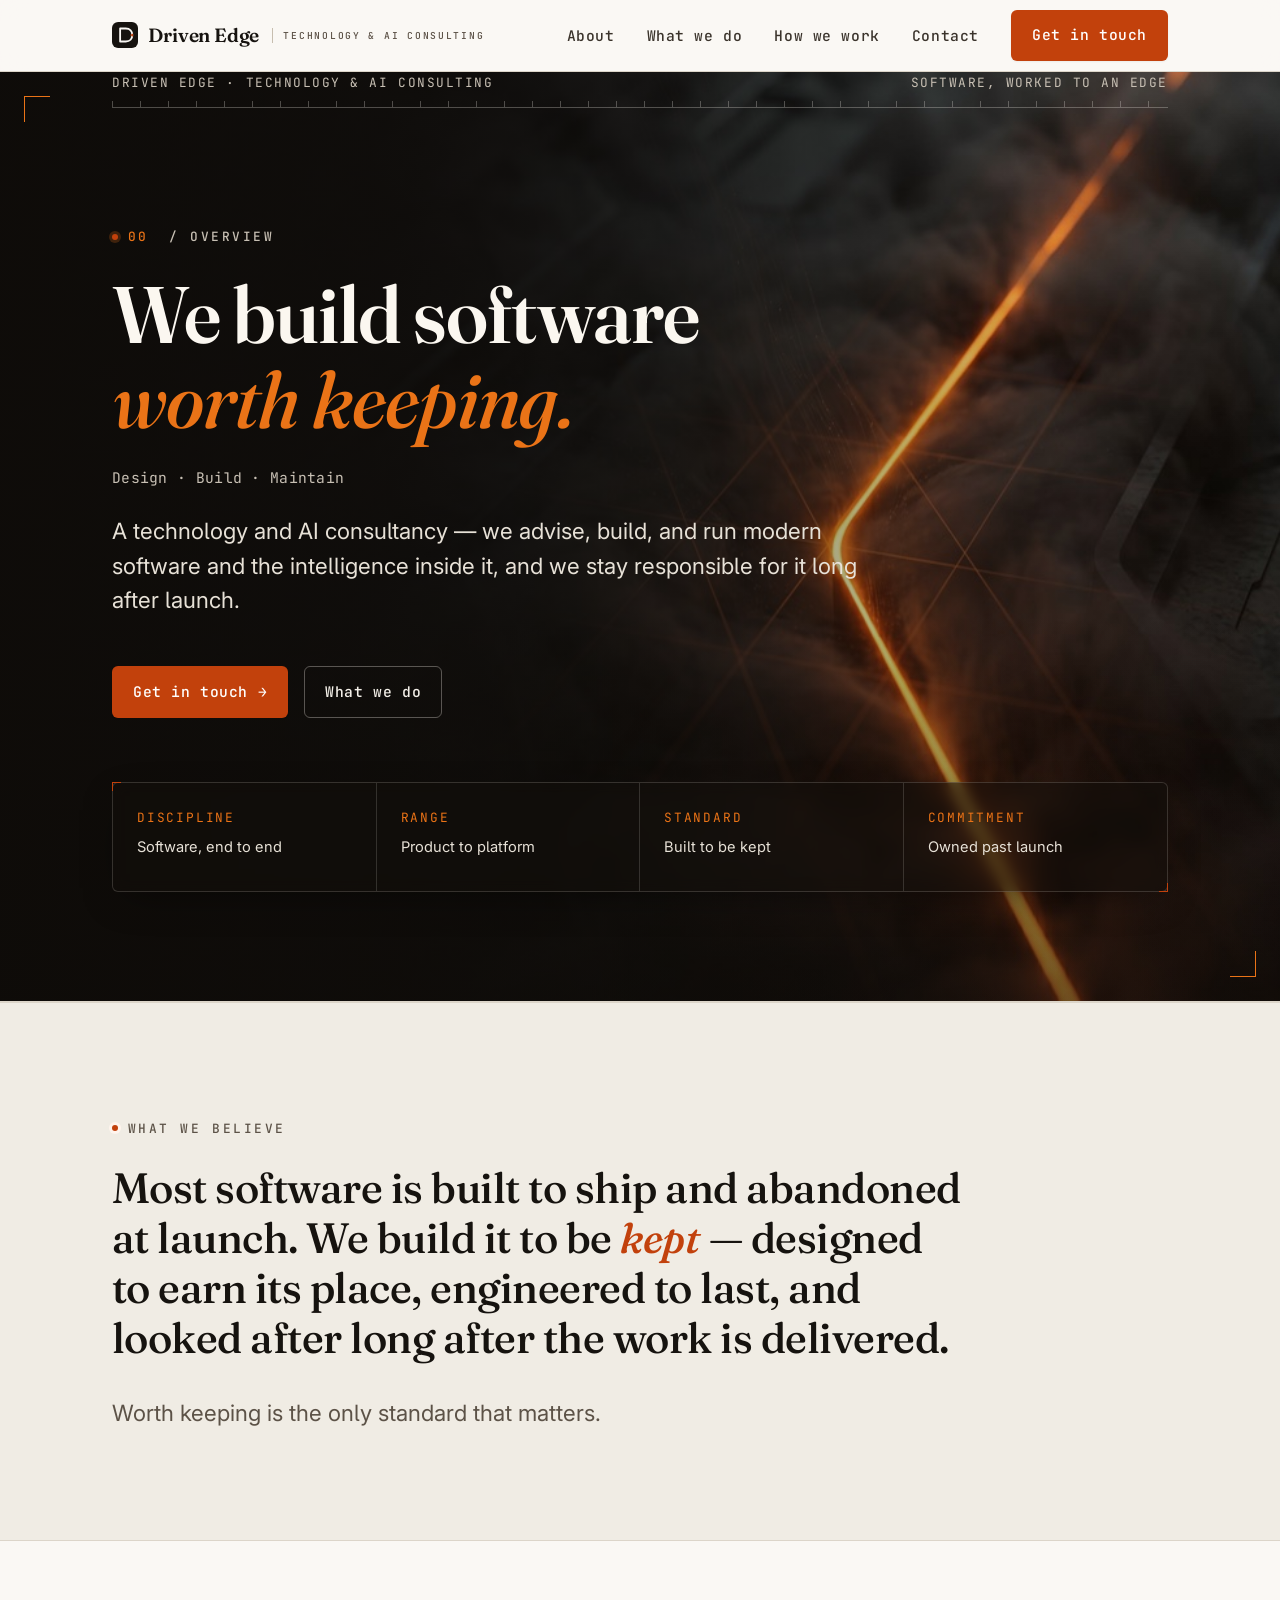
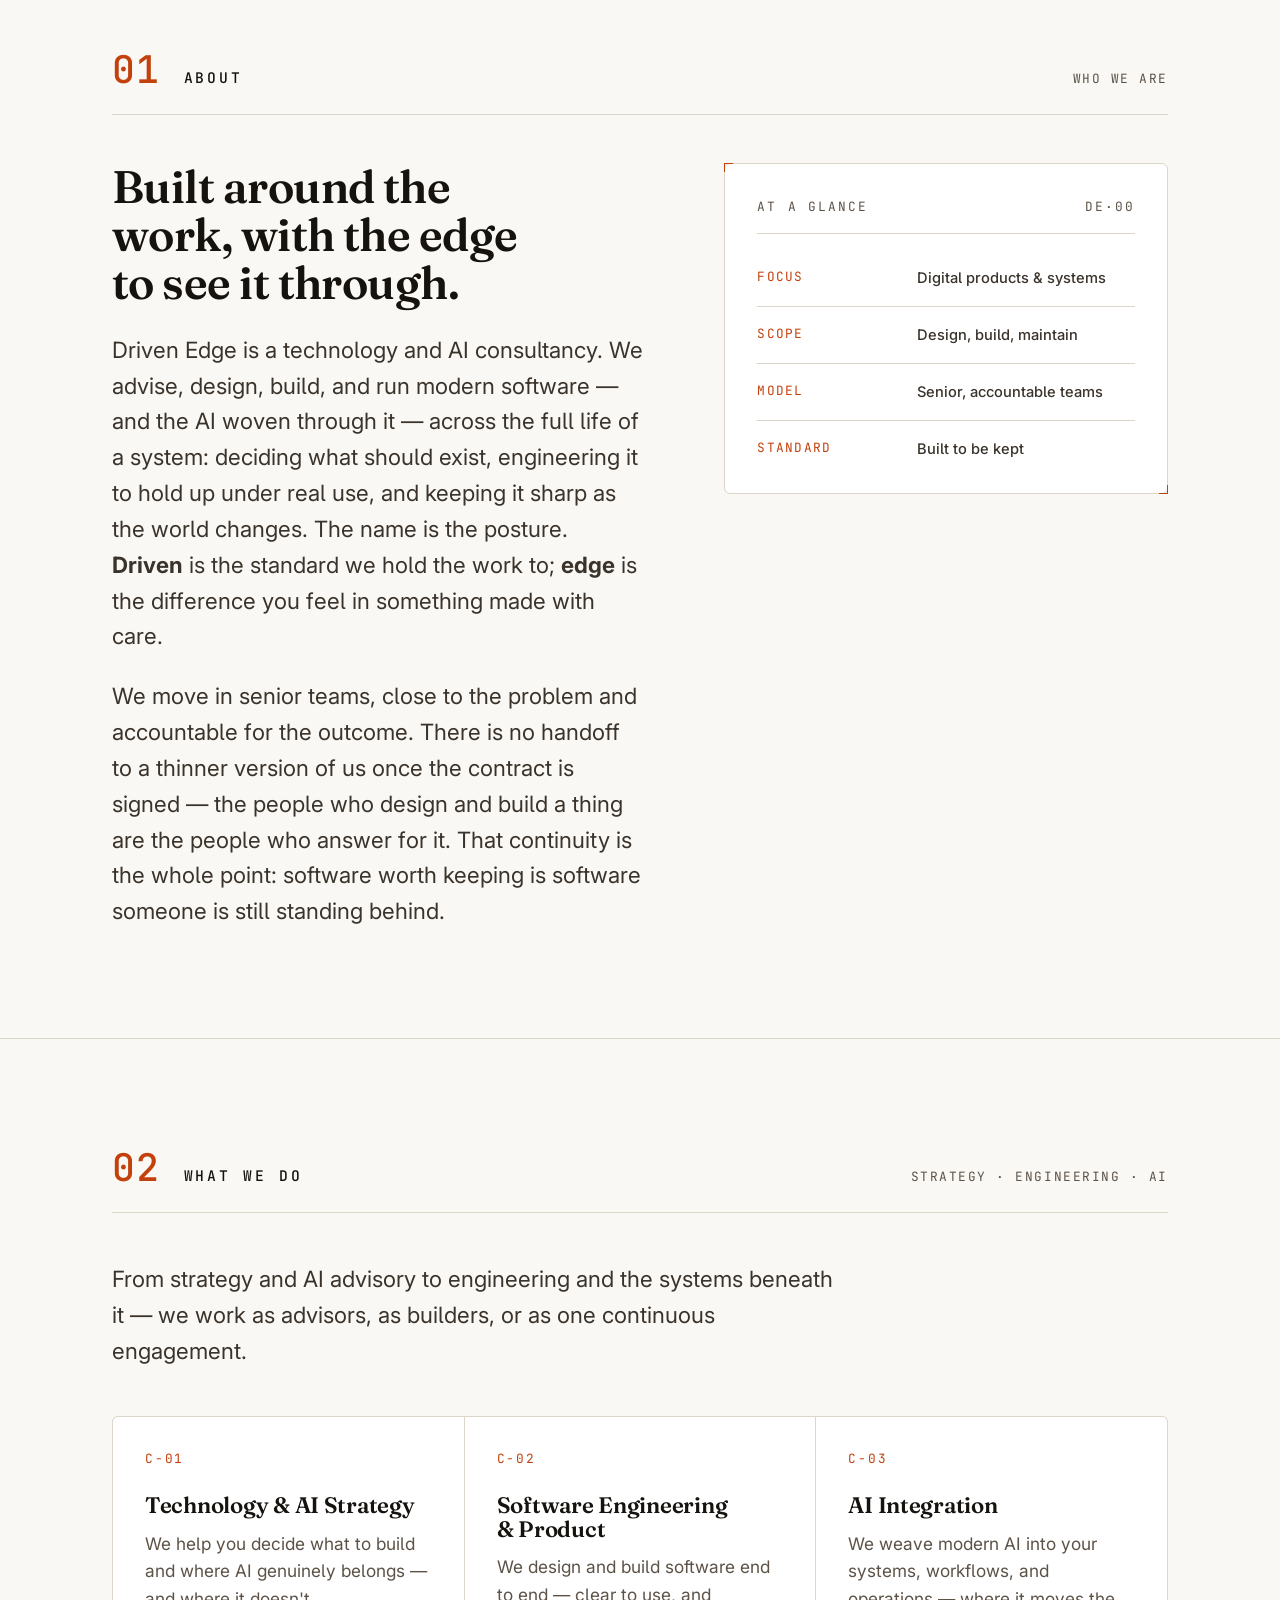
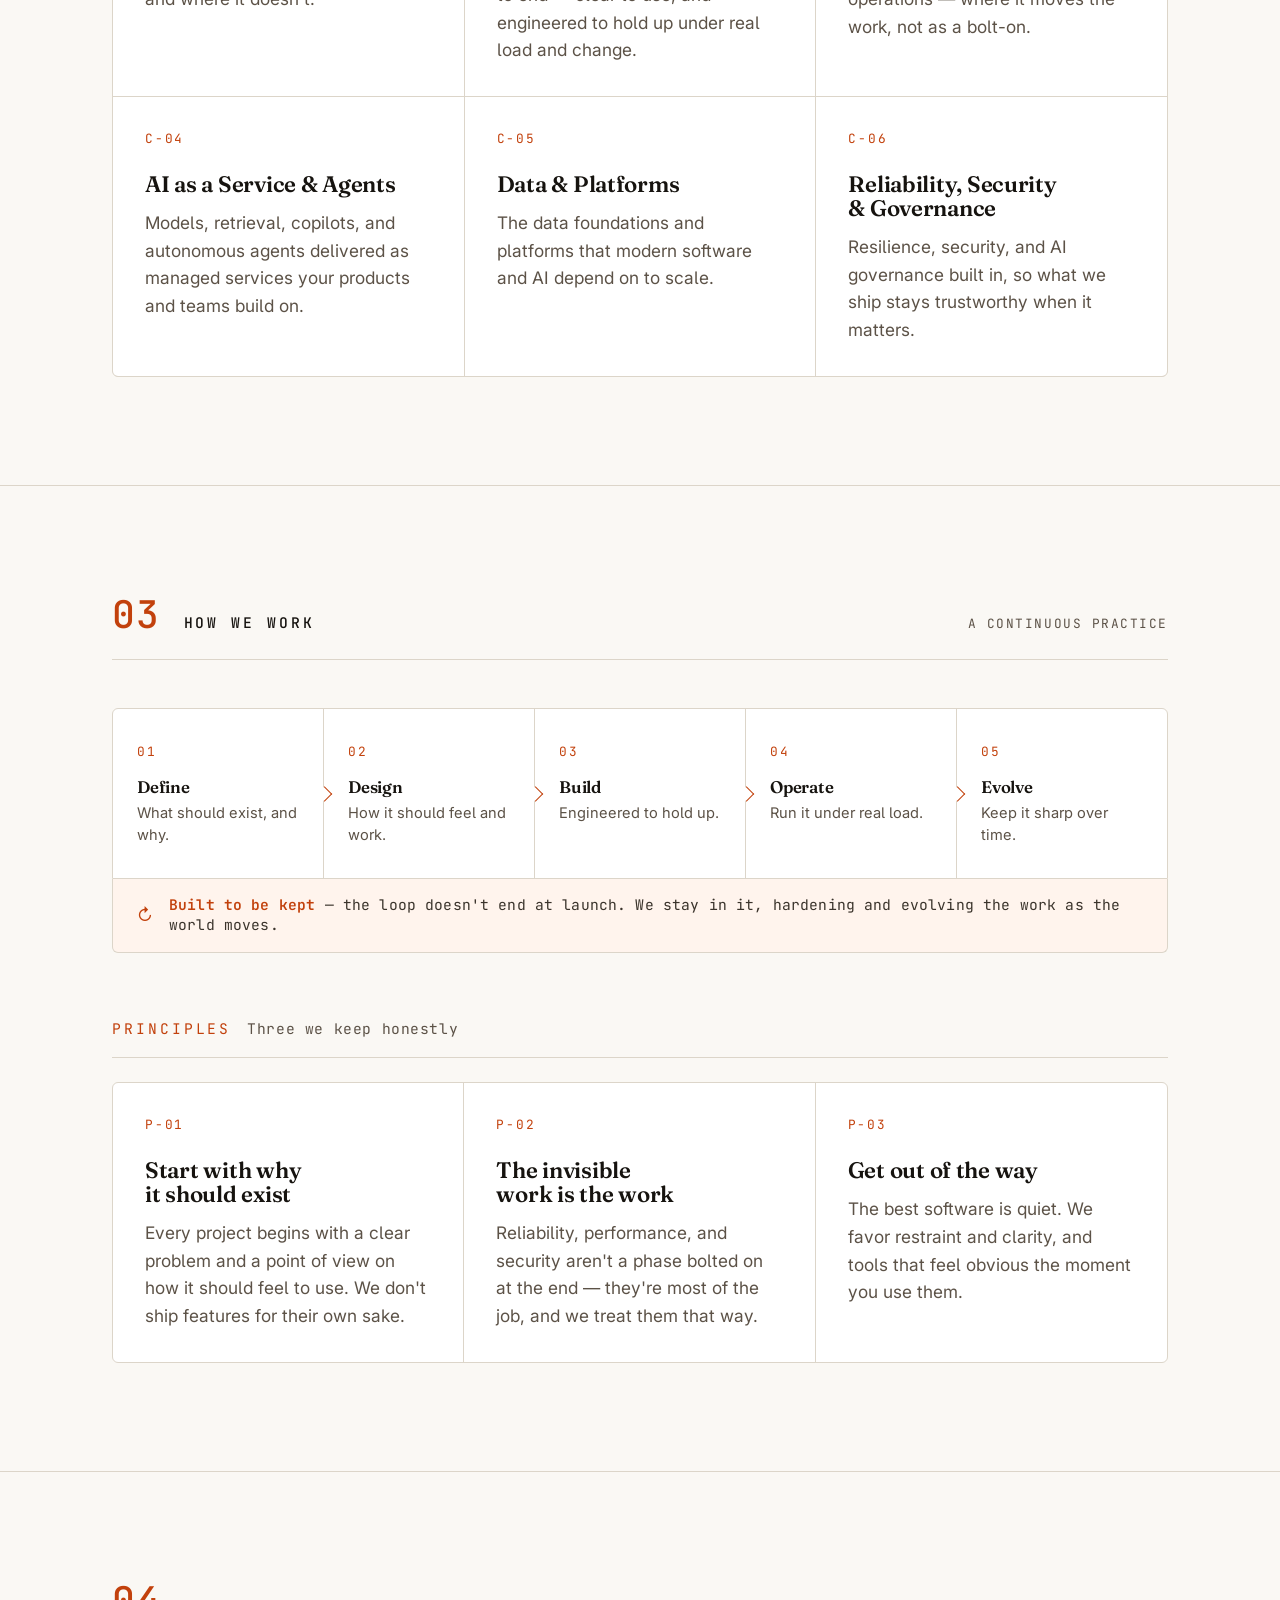
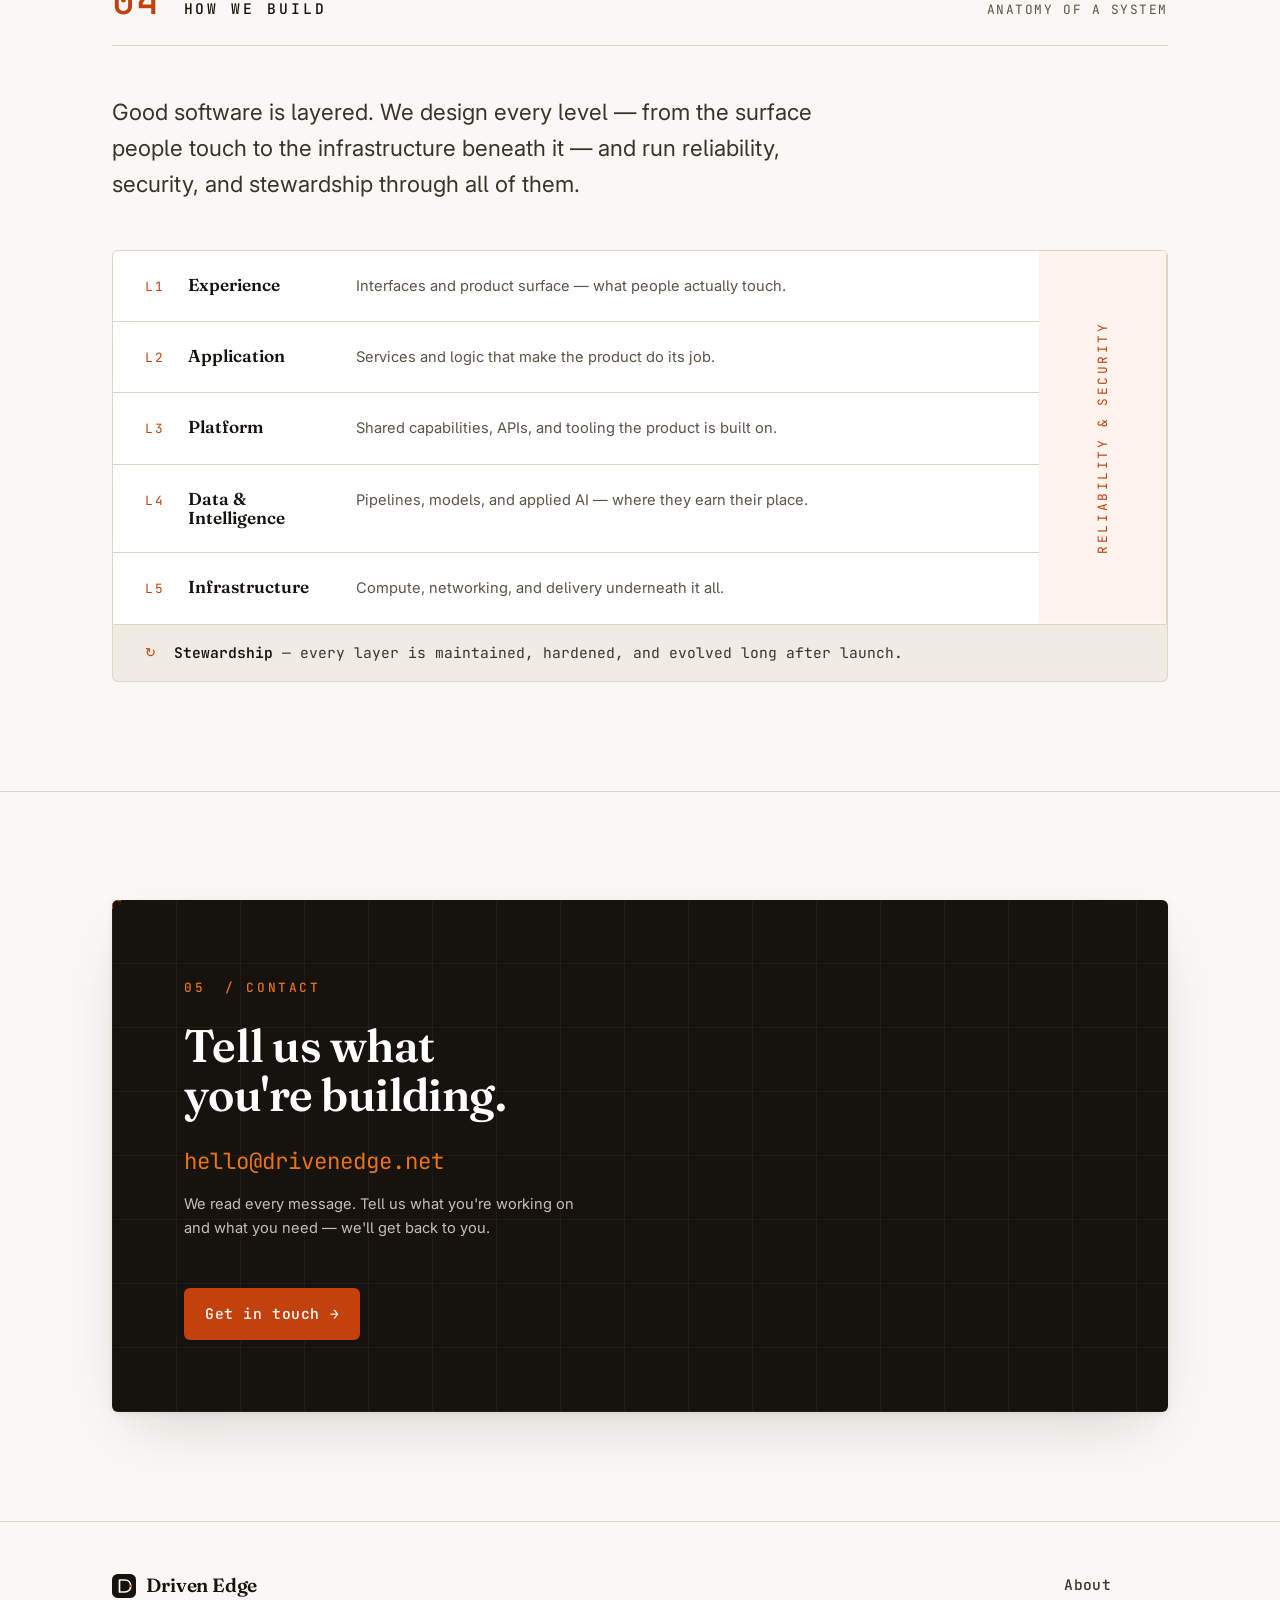
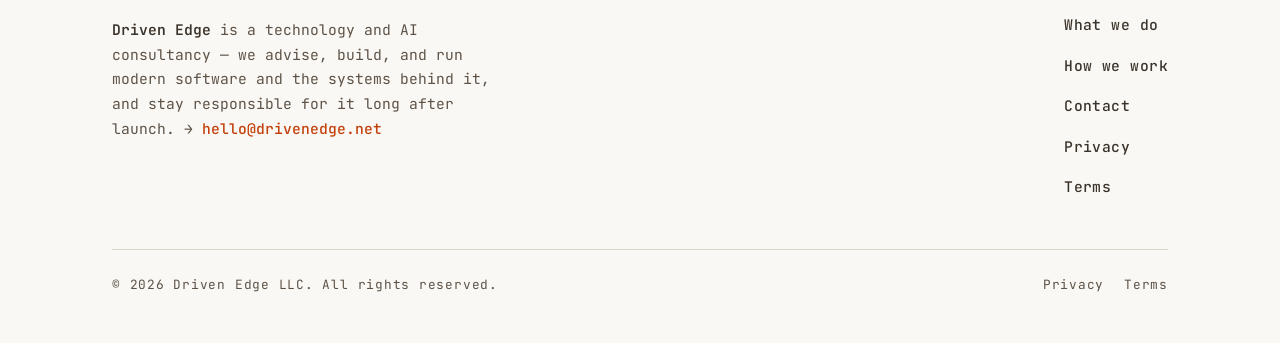
==== site/index.html @ 646710ea "Reposition as technology & AI consulting; lead with AI Per owner: drop "studio"/"software studio"/"s" ====
<!doctype html>
<html lang="en">
<head>
<meta charset="utf-8">
<meta name="viewport" content="width=device-width, initial-scale=1, viewport-fit=cover">

<title>Driven Edge — Software, worked to an edge.</title>
<meta name="description" content="Driven Edge is a technology and AI consultancy — strategy, engineering, and AI integration for modern software, built to be kept.">
<link rel="canonical" href="https://drivenedge.net/">
<meta name="theme-color" content="#16130F">
<meta name="color-scheme" content="light">
<meta name="author" content="Driven Edge LLC">

<!-- Enable JS-only enhancements (scroll reveal); content stays visible without JS -->
<script>document.documentElement.classList.add('js');</script>

<!-- Open Graph -->
<meta property="og:type" content="website">
<meta property="og:site_name" content="Driven Edge">
<meta property="og:locale" content="en_US">
<meta property="og:url" content="https://drivenedge.net/">
<meta property="og:title" content="Driven Edge — Software, worked to an edge.">
<meta property="og:description" content="Driven Edge is a technology and AI consultancy — strategy, engineering, and AI integration, built to be kept.">
<meta property="og:image" content="https://drivenedge.net/og.jpg">
<meta property="og:image:width" content="1200">
<meta property="og:image:height" content="630">
<meta property="og:image:alt" content="Driven Edge — software, worked to an edge.">

<!-- Twitter -->
<meta name="twitter:card" content="summary_large_image">
<meta name="twitter:title" content="Driven Edge — Software, worked to an edge.">
<meta name="twitter:description" content="Driven Edge is a technology and AI consultancy — strategy, engineering, and AI integration, built to be kept.">
<meta name="twitter:image" content="https://drivenedge.net/og.jpg">
<meta name="twitter:image:alt" content="Driven Edge — software, worked to an edge.">

<!-- Icons / manifest -->
<link rel="icon" href="favicon.svg" type="image/svg+xml">
<link rel="icon" type="image/png" sizes="32x32" href="assets/icons/icon-32.png">
<link rel="apple-touch-icon" href="apple-touch-icon.png">
<link rel="manifest" href="site.webmanifest">

<!-- Preload the LCP hero image -->
<link rel="preload" as="image" imagesrcset="assets/img/hero-mobile.jpg 1280w, assets/img/hero.jpg 2560w" imagesizes="100vw" fetchpriority="high">

<!-- Fonts: preconnect + display=swap -->
<link rel="preconnect" href="https://fonts.googleapis.com">
<link rel="preconnect" href="https://fonts.gstatic.com" crossorigin>
<link rel="stylesheet" href="https://fonts.googleapis.com/css2?family=Fraunces:opsz,wght@9..144,400;9..144,500;9..144,600;9..144,700&family=Inter:wght@400;500;600&family=JetBrains+Mono:wght@400;500&display=swap">

<!-- Styles -->
<link rel="stylesheet" href="assets/tokens.css">
<link rel="stylesheet" href="assets/styles.css">

<!-- Structured data -->
<script type="application/ld+json">
{
  "@context": "https://schema.org",
  "@type": "Organization",
  "name": "Driven Edge",
  "legalName": "Driven Edge LLC",
  "url": "https://drivenedge.net/",
  "logo": "https://drivenedge.net/apple-touch-icon.png",
  "image": "https://drivenedge.net/og.jpg",
  "email": "hello@drivenedge.net",
  "description": "Driven Edge is a technology and AI consultancy — strategy, engineering, and AI integration for modern software, built to be kept.",
  "slogan": "Software, worked to an edge.",
  "knowsAbout": ["Technology consulting", "AI consulting", "AI integration", "AI as a service", "Intelligent automation", "Software engineering", "Data platforms", "Cloud infrastructure"],
  "contactPoint": {
    "@type": "ContactPoint",
    "contactType": "general inquiries",
    "email": "hello@drivenedge.net",
    "availableLanguage": "English"
  }
}
</script>
</head>
<body>

<a class="skip-link" href="#main">Skip to content</a>

<header class="site-header">
  <div class="container">
    <a class="brand" href="#top" aria-label="Driven Edge — home">
      <svg class="mark" width="26" height="26" viewBox="0 0 64 64" fill="none" aria-hidden="true">
        <rect width="64" height="64" rx="15" fill="#16130F"/>
        <path d="M20 16 L20 48 L34 48 C44 48 50 41 50 32 C50 23 44 16 34 16 Z" fill="none" stroke="#FAF8F4" stroke-width="4.5" stroke-linejoin="round"/>
        <path d="M44 32 L52 28 L52 36 Z" fill="#C2410C"/>
      </svg>
      <span>Driven Edge</span>
      <span class="brand__tag" aria-hidden="true">Technology &amp; AI Consulting</span>
    </a>

    <nav class="primary-nav" id="primary-nav" aria-label="Primary">
      <ul>
        <li><a href="#about">About</a></li>
        <li><a href="#capabilities">What we do</a></li>
        <li><a href="#principles">How we work</a></li>
        <li><a href="#contact">Contact</a></li>
      </ul>
      <a class="btn btn--primary" href="mailto:hello@drivenedge.net">Get in touch</a>
    </nav>

    <button class="nav-toggle" id="nav-toggle" aria-label="Open menu" aria-expanded="false" aria-controls="primary-nav">
      <svg class="icon-open" viewBox="0 0 24 24" fill="none" stroke="currentColor" stroke-width="2" stroke-linecap="round" aria-hidden="true"><path d="M4 7h16M4 12h16M4 17h16"/></svg>
      <svg class="icon-close" viewBox="0 0 24 24" fill="none" stroke="currentColor" stroke-width="2" stroke-linecap="round" aria-hidden="true"><path d="M6 6l12 12M18 6L6 18"/></svg>
    </button>
  </div>
</header>

<main id="main">
  <span id="top"></span>

  <!-- HERO -->
  <section class="hero hero--cinematic" aria-labelledby="hero-title">
    <img class="hero__bg" src="assets/img/hero.jpg"
         srcset="assets/img/hero-mobile.jpg 1280w, assets/img/hero.jpg 2560w" sizes="100vw"
         alt="A luminous amber edge of light tracing through a dark graphite lattice — software, worked to an edge."
         width="2560" height="1429" fetchpriority="high" decoding="async">
    <div class="hero__scrim" aria-hidden="true"></div>
    <span class="hero__frame" aria-hidden="true"></span>
    <div class="container hero__content">
      <div class="hero__top">
        <span class="hero__coord">Driven Edge · Technology &amp; AI Consulting</span>
        <span class="hero__coord">Software, worked to an edge</span>
      </div>
      <div class="ruler" aria-hidden="true"></div>

      <div class="hero__body">
        <p class="kicker" data-reveal><span class="pip" aria-hidden="true"></span><span class="idx">00</span>&nbsp;/&nbsp;Overview</p>
        <h1 id="hero-title" data-reveal>We build software <span class="ink">worth keeping.</span></h1>
        <p class="hero__readout" data-reveal>Design&nbsp;·&nbsp;Build&nbsp;·&nbsp;Maintain</p>
        <p class="hero__lead" data-reveal>A technology and AI consultancy — we advise, build, and run modern software and the intelligence inside it, and we stay responsible for it long after launch.</p>
        <div class="hero__cta" data-reveal>
          <a class="btn btn--primary" href="mailto:hello@drivenedge.net">Get in touch <span class="arrow" aria-hidden="true">→</span></a>
          <a class="btn btn--ghost" href="#capabilities">What we do</a>
        </div>

        <dl class="datasheet tick" data-reveal>
          <div>
            <dt>Discipline</dt>
            <dd>Software, end to end</dd>
          </div>
          <div>
            <dt>Range</dt>
            <dd>Product to platform</dd>
          </div>
          <div>
            <dt>Standard</dt>
            <dd>Built to be kept</dd>
          </div>
          <div>
            <dt>Commitment</dt>
            <dd>Owned past launch</dd>
          </div>
        </dl>
      </div>
    </div>
  </section>

  <!-- POINT OF VIEW -->
  <section class="pov" aria-labelledby="pov-title">
    <div class="container">
      <div class="pov__inner" data-reveal>
        <p class="kicker"><span class="pip" aria-hidden="true"></span>What we believe</p>
        <p class="pov__statement" id="pov-title">Most software is built to ship and abandoned at launch. We build it to be <span class="ink">kept</span> — designed to earn its place, engineered to last, and looked after long after the work is delivered.</p>
        <p class="pov__sub">Worth keeping is the only standard that matters.</p>
      </div>
    </div>
  </section>

  <!-- 01 — ABOUT -->
  <section class="section" id="about" aria-labelledby="about-title">
    <div class="container">
      <div class="section__bar" data-reveal>
        <span class="section__no">01</span>
        <span class="section__label">About</span>
        <span class="section__meta">Who we are</span>
      </div>

      <div class="about-grid">
        <div class="body-col" data-reveal>
          <h2 id="about-title">Built around the work, with the edge to see it through.</h2>
          <p>Driven Edge is a technology and AI consultancy. We advise, design, build, and run modern software — and the AI woven through it — across the full life of a system: deciding what should exist, engineering it to hold up under real use, and keeping it sharp as the world changes. The name is the posture. <strong>Driven</strong> is the standard we hold the work to; <strong>edge</strong> is the difference you feel in something made with care.</p>
          <p>We move in senior teams, close to the problem and accountable for the outcome. There is no handoff to a thinner version of us once the contract is signed — the people who design and build a thing are the people who answer for it. That continuity is the whole point: software worth keeping is software someone is still standing behind.</p>
        </div>

        <aside class="spec-panel tick" aria-label="Company at a glance">
          <p class="spec-panel__cap"><span>At a glance</span><span>DE&middot;00</span></p>
          <dl>
            <div><dt>Focus</dt><dd>Digital products &amp; systems</dd></div>
            <div><dt>Scope</dt><dd>Design, build, maintain</dd></div>
            <div><dt>Model</dt><dd>Senior, accountable teams</dd></div>
            <div><dt>Standard</dt><dd>Built to be kept</dd></div>
          </dl>
        </aside>
      </div>
    </div>
  </section>

  <!-- 02 — WHAT WE DO -->
  <section class="section" id="capabilities" aria-labelledby="capabilities-title">
    <div class="container">
      <div class="section__bar" data-reveal>
        <span class="section__no">02</span>
        <span class="section__label" id="capabilities-title">What we do</span>
        <span class="section__meta">Strategy · Engineering · AI</span>
      </div>
      <p class="cap-intro" data-reveal>From strategy and AI advisory to engineering and the systems beneath it — we work as advisors, as builders, or as one continuous engagement.</p>
      <div class="cap-grid tick" data-reveal>
        <article class="cap"><p class="idx">C-01</p><h3>Technology &amp; AI Strategy</h3><p>We help you decide what to build and where AI genuinely belongs — and where it doesn't.</p></article>
        <article class="cap"><p class="idx">C-02</p><h3>Software Engineering &amp; Product</h3><p>We design and build software end to end — clear to use, and engineered to hold up under real load and change.</p></article>
        <article class="cap"><p class="idx">C-03</p><h3>AI Integration</h3><p>We weave modern AI into your systems, workflows, and operations — where it moves the work, not as a bolt-on.</p></article>
        <article class="cap"><p class="idx">C-04</p><h3>AI as a Service &amp; Agents</h3><p>Models, retrieval, copilots, and autonomous agents delivered as managed services your products and teams build on.</p></article>
        <article class="cap"><p class="idx">C-05</p><h3>Data &amp; Platforms</h3><p>The data foundations and platforms that modern software and AI depend on to scale.</p></article>
        <article class="cap"><p class="idx">C-06</p><h3>Reliability, Security &amp; Governance</h3><p>Resilience, security, and AI governance built in, so what we ship stays trustworthy when it matters.</p></article>
      </div>
    </div>
  </section>

  <!-- 03 — HOW WE WORK -->
  <section class="section" id="principles" aria-labelledby="principles-title">
    <div class="container">
      <div class="section__bar" data-reveal>
        <span class="section__no">03</span>
        <span class="section__label" id="principles-title">How we work</span>
        <span class="section__meta">A continuous practice</span>
      </div>

      <div class="flow" data-reveal aria-label="How an engagement moves through the software lifecycle and loops back">
        <div class="flow__track">
          <div class="flow__stage"><span class="n">01</span><h3>Define</h3><p>What should exist, and why.</p></div>
          <div class="flow__stage"><span class="n">02</span><h3>Design</h3><p>How it should feel and work.</p></div>
          <div class="flow__stage"><span class="n">03</span><h3>Build</h3><p>Engineered to hold up.</p></div>
          <div class="flow__stage"><span class="n">04</span><h3>Operate</h3><p>Run it under real load.</p></div>
          <div class="flow__stage"><span class="n">05</span><h3>Evolve</h3><p>Keep it sharp over time.</p></div>
        </div>
        <div class="flow__loop">
          <span class="ico" aria-hidden="true">&#8635;</span>
          <p><strong>Built to be kept</strong> — the loop doesn't end at launch. We stay in it, hardening and evolving the work as the world moves.</p>
        </div>
      </div>

      <p class="flow-label"><span class="n">Principles</span> Three we keep honestly</p>

      <div class="grid-3 tick" data-reveal>
        <article class="cell">
          <p class="idx">P-01</p>
          <h3>Start with why it should exist</h3>
          <p>Every project begins with a clear problem and a point of view on how it should feel to use. We don't ship features for their own sake.</p>
        </article>
        <article class="cell">
          <p class="idx">P-02</p>
          <h3>The invisible work is the work</h3>
          <p>Reliability, performance, and security aren't a phase bolted on at the end — they're most of the job, and we treat them that way.</p>
        </article>
        <article class="cell">
          <p class="idx">P-03</p>
          <h3>Get out of the way</h3>
          <p>The best software is quiet. We favor restraint and clarity, and tools that feel obvious the moment you use them.</p>
        </article>
      </div>
    </div>
  </section>

  <!-- 04 — HOW WE BUILD -->
  <section class="section" id="how-we-build" aria-labelledby="build-title">
    <div class="container">
      <div class="section__bar" data-reveal>
        <span class="section__no">04</span>
        <span class="section__label" id="build-title">How we build</span>
        <span class="section__meta">Anatomy of a system</span>
      </div>
      <p class="cap-intro" data-reveal>Good software is layered. We design every level — from the surface people touch to the infrastructure beneath it — and run reliability, security, and stewardship through all of them.</p>

      <div class="stack" data-reveal aria-label="The layers of a system, with reliability and security spanning every layer">
        <div class="stack__main">
          <div class="layer"><span class="n">L1</span><span class="layer__name">Experience</span><span class="layer__desc">Interfaces and product surface — what people actually touch.</span></div>
          <div class="layer"><span class="n">L2</span><span class="layer__name">Application</span><span class="layer__desc">Services and logic that make the product do its job.</span></div>
          <div class="layer"><span class="n">L3</span><span class="layer__name">Platform</span><span class="layer__desc">Shared capabilities, APIs, and tooling the product is built on.</span></div>
          <div class="layer"><span class="n">L4</span><span class="layer__name">Data &amp; Intelligence</span><span class="layer__desc">Pipelines, models, and applied AI — where they earn their place.</span></div>
          <div class="layer"><span class="n">L5</span><span class="layer__name">Infrastructure</span><span class="layer__desc">Compute, networking, and delivery underneath it all.</span></div>
        </div>
        <div class="stack__rail"><span class="rl">Reliability &amp; Security</span></div>
      </div>
      <div class="stack__base" data-reveal>
        <span class="n" aria-hidden="true">&#8635;</span>
        <p><strong>Stewardship</strong> — every layer is maintained, hardened, and evolved long after launch.</p>
      </div>
    </div>
  </section>

  <!-- 05 — CONTACT -->
  <section class="section" id="contact" aria-labelledby="contact-title">
    <div class="container">
      <div class="contact tick" data-reveal>
        <div class="contact__inner">
          <p class="kicker"><span class="idx">05</span>&nbsp;/&nbsp;Contact</p>
          <h2 id="contact-title">Tell us what you're building.</h2>
          <p class="contact__readout"><a href="mailto:hello@drivenedge.net">hello@drivenedge.net</a></p>
          <p class="note">We read every message. Tell us what you're working on and what you need — we'll get back to you.</p>
          <div class="contact__cta">
            <a class="btn btn--primary" href="mailto:hello@drivenedge.net">Get in touch <span class="arrow" aria-hidden="true">→</span></a>
          </div>
        </div>
      </div>
    </div>
  </section>
</main>

<footer class="site-footer">
  <div class="container">
    <div class="footer-grid">
      <div class="footer-brand">
        <a class="brand" href="#top" aria-label="Driven Edge — home">
          <svg class="mark" width="24" height="24" viewBox="0 0 64 64" fill="none" aria-hidden="true">
            <rect width="64" height="64" rx="15" fill="#16130F"/>
            <path d="M20 16 L20 48 L34 48 C44 48 50 41 50 32 C50 23 44 16 34 16 Z" fill="none" stroke="#FAF8F4" stroke-width="4.5" stroke-linejoin="round"/>
            <path d="M44 32 L52 28 L52 36 Z" fill="#C2410C"/>
          </svg>
          <span>Driven Edge</span>
        </a>
        <p class="footer-legal"><strong>Driven Edge</strong> is a technology and AI consultancy — we advise, build, and run modern software and the systems behind it, and stay responsible for it long after launch. &rarr; <a href="mailto:hello@drivenedge.net">hello@drivenedge.net</a></p>
      </div>

      <nav class="footer-nav" aria-label="Footer">
        <ul>
          <li><a href="#about">About</a></li>
          <li><a href="#capabilities">What we do</a></li>
          <li><a href="#principles">How we work</a></li>
          <li><a href="#contact">Contact</a></li>
          <li><a href="privacy.html">Privacy</a></li>
          <li><a href="terms.html">Terms</a></li>
        </ul>
      </nav>
    </div>

    <div class="footer-bottom">
      <p>&copy; <span id="year">2026</span> Driven Edge LLC. All rights reserved.</p>
      <span class="legal">
        <a href="privacy.html">Privacy</a>
        <a href="terms.html">Terms</a>
      </span>
    </div>
  </div>
</footer>

<script src="assets/main.js" defer></script>
</body>
</html>
---- site/assets/tokens.css ----
/* =========================================================================
   DRIVEN EDGE LLC — design tokens (single source of truth)
   Direction: LIGHT EDITORIAL PREMIUM.
   Color discipline: ~90% warm-graphite neutrals + warm paper white.
   The Edge-Amber accent is RATIONED — primary CTAs, links, focus, and the
   single emphasized word in the hero. Never decorative.
   Contrast (documented):
     Ink #16130F on Paper        ≈ 17.9:1 (AAA)
     Graphite #3A332B on White   ≈ 12.4:1 (AAA)
     Slate #5C5247 on White      ≈ 7.6:1  (AAA body)
     White on Edge Amber #C2410C ≈ 5.2:1  (AA)
     Edge Amber #C2410C on Paper ≈ 4.9:1  (AA — used on >=18px / >=14px bold)
   ========================================================================= */
:root{
  /* warm graphite neutral ramp (hue ~30) */
  --ink:        #16130F;
  --graphite:   #3A332B;
  --slate:      #5C5247;
  --paper:      #FAF8F4;
  --mist:       #F0ECE4;
  --white:      #FFFFFF;
  --hairline:   #E3DDD2;

  /* single brand accent — the forged edge */
  --amber:      #C2410C;  /* Edge Amber — deep, the rationed accent          */
  --amber-glow: #EA7317;  /* Amber Glow — hover/active + highlights on dark  */
  --amber-wash: #FFF4ED;  /* Amber Wash — faint accent-tinted surfaces       */

  /* semantic aliases — components consume THESE, never raw hex */
  --bg:            var(--paper);
  --bg-sunken:     var(--mist);
  --surface:       var(--white);
  --surface-dark:  var(--ink);
  --text-strong:   var(--ink);
  --text:          var(--graphite);
  --text-muted:    var(--slate);
  --text-on-dark:  #F4F0E9;
  --text-on-dark-muted: #C8C0B4;
  --border:        var(--hairline);
  --primary:       var(--amber);
  --primary-hover: var(--amber-glow);
  --link:          var(--amber);
  --focus:         var(--amber);

  /* fluid type scale (clamp — no desktop-only fixed sizes) */
  --t-eyebrow: clamp(0.72rem, 0.68rem + 0.2vw, 0.8rem);
  --t-hero:    clamp(2.6rem, 1.6rem + 4.6vw, 5rem);
  --t-h2:      clamp(1.7rem, 1.2rem + 2.2vw, 2.85rem);
  --t-h3:      clamp(1.18rem, 1.05rem + 0.6vw, 1.4rem);
  --t-lead:    clamp(1.12rem, 1.02rem + 0.55vw, 1.4rem);
  --t-body:    clamp(1rem, 0.97rem + 0.18vw, 1.08rem);
  --t-small:   clamp(0.85rem, 0.82rem + 0.12vw, 0.92rem);

  /* spacing — 8px base scale */
  --s1: 0.5rem;
  --s2: 0.75rem;
  --s3: 1rem;
  --s4: 1.5rem;
  --s5: 2rem;
  --s6: 3rem;
  --s7: 4rem;
  --s8: 6rem;
  --s9: 9rem;

  /* layout */
  --container:       72rem;
  --container-prose: 44rem;
  --gutter:          clamp(1.25rem, 0.6rem + 3vw, 3rem);
  --section-y:       clamp(3.5rem, 2rem + 6vw, 7.5rem);

  /* radii */
  --r-sm: 6px;
  --r-md: 10px;
  --r-lg: 16px;
  --r-pill: 999px;

  /* elevation (subtle, warm-tinted) */
  --e1: 0 1px 2px rgba(22,19,15,0.05);
  --e2: 0 6px 24px -8px rgba(22,19,15,0.10), 0 1px 2px rgba(22,19,15,0.05);
  --e3: 0 24px 60px -20px rgba(22,19,15,0.18), 0 2px 6px rgba(22,19,15,0.06);

  --header-h: 4.5rem;

  /* instrument / spec-sheet system */
  --rule:        #DCD5C9;   /* structural hairline grid (slightly stronger than --hairline) */
  --rule-strong: #C7BEAF;
  --reticle:     var(--amber);
  --tick:        9px;       /* corner registration-mark arm length */
}
---- site/assets/styles.css ----
/* =========================================================================
   DRIVEN EDGE LLC — "Precision Instrument" component + layout styles
   Consumes the semantic tokens in tokens.css.

   System: a spec-sheet / instrument panel. Monospace carries the chrome
   (labels, indices, nav, footer, datasheets); Fraunces serif is the warm
   anchor for headlines; Inter for reading prose. Structure is drawn with
   hairline rules, a measurement ruler, numbered sections, and amber
   registration-mark "reticle" corners on panels — the signature device.
   Amber stays rationed: reticles, links, primary action, section indices.
   ========================================================================= */

/* ---------- reset / base ---------- */
*,*::before,*::after{ box-sizing:border-box; }
html{
  -webkit-text-size-adjust:100%;
  scroll-behavior:smooth;
  scroll-padding-top:calc(var(--header-h) + 1rem);
}
body{
  margin:0;
  background:var(--bg);
  color:var(--text);
  font-family:"Inter", system-ui, -apple-system, "Segoe UI", Roboto, sans-serif;
  font-size:var(--t-body);
  line-height:1.65;
  font-feature-settings:"cv05" 1, "ss01" 1;
  -webkit-font-smoothing:antialiased;
  text-rendering:optimizeLegibility;
}
h1,h2,h3{
  font-family:"Fraunces", Georgia, "Times New Roman", serif;
  color:var(--text-strong);
  font-weight:600;
  line-height:1.06;
  letter-spacing:-0.012em;
  margin:0;
  text-wrap:balance;
}
p{ margin:0; }
a{ color:var(--link); text-decoration:none; }
a:hover{ color:var(--primary-hover); }
img,svg{ display:block; max-width:100%; }
::selection{ background:var(--amber); color:#fff; }

/* mono helper */
.mono{
  font-family:"JetBrains Mono", ui-monospace, "SF Mono", Menlo, monospace;
}

/* ---------- focus visibility ---------- */
:focus-visible{
  outline:2px solid var(--focus);
  outline-offset:3px;
  border-radius:2px;
}
a:focus-visible,
button:focus-visible{ outline-offset:4px; }

/* ---------- skip link ---------- */
.skip-link{
  position:absolute;
  left:var(--s3); top:-100%;
  z-index:200;
  background:var(--ink);
  color:var(--text-on-dark);
  padding:0.7rem 1.1rem;
  border-radius:var(--r-sm);
  font-family:"JetBrains Mono", ui-monospace, Menlo, monospace;
  font-size:var(--t-small);
  font-weight:500;
  transition:top .18s ease;
}
.skip-link:focus{ top:var(--s3); color:var(--text-on-dark); }

/* ---------- layout helpers ---------- */
.container{
  width:100%;
  max-width:var(--container);
  margin-inline:auto;
  padding-inline:var(--gutter);
}
.prose{ max-width:var(--container-prose); }

/* mono kicker / index label  — e.g. "01 / OVERVIEW" */
.kicker{
  display:inline-flex;
  align-items:center;
  gap:0.6rem;
  font-family:"JetBrains Mono", ui-monospace, Menlo, monospace;
  font-size:var(--t-eyebrow);
  font-weight:500;
  letter-spacing:0.2em;
  text-transform:uppercase;
  color:var(--text-muted);
}
.kicker .idx{ color:var(--primary); }
.kicker .pip{
  width:6px; height:6px; border-radius:50%;
  background:var(--amber);
  box-shadow:0 0 0 3px var(--amber-wash);
}

/* signature device — amber registration-mark corners on panels */
.tick{ position:relative; }
.tick::before,
.tick::after{
  content:"";
  position:absolute;
  width:var(--tick); height:var(--tick);
  border-color:var(--reticle);
  border-style:solid;
  pointer-events:none;
}
.tick::before{ top:-1px; left:-1px; border-width:1px 0 0 1px; }
.tick::after{ bottom:-1px; right:-1px; border-width:0 1px 1px 0; }

/* measurement ruler — full-width hairline with regular ticks */
.ruler{
  height:13px;
  border-bottom:1px solid var(--rule);
  background-image:repeating-linear-gradient(90deg, var(--rule) 0 1px, transparent 1px 28px);
  background-repeat:repeat-x;
  background-position:left bottom;
  background-size:28px 6px;
}

/* ---------- buttons (squared, mono, spec-style) ---------- */
.btn{
  display:inline-flex;
  align-items:center;
  gap:0.6rem;
  font-family:"JetBrains Mono", ui-monospace, Menlo, monospace;
  font-size:var(--t-small);
  font-weight:500;
  letter-spacing:0.04em;
  padding:0.8rem 1.25rem;
  border-radius:var(--r-sm);
  border:1px solid transparent;
  cursor:pointer;
  transition:background-color .18s ease, color .18s ease, border-color .18s ease, transform .18s ease, box-shadow .18s ease;
}
.btn--primary{
  background:var(--primary);
  color:#fff;
  box-shadow:var(--e1);
}
.btn--primary:hover{
  background:var(--primary-hover);
  color:#fff;
  transform:translateY(-1px);
  box-shadow:var(--e2);
}
.btn--ghost{
  background:transparent;
  color:var(--text-strong);
  border-color:var(--rule-strong);
}
.btn--ghost:hover{
  color:var(--text-strong);
  border-color:var(--graphite);
  background:var(--surface);
}
.btn .arrow{ transition:transform .18s ease; }
.btn:hover .arrow{ transform:translateX(3px); }

/* =========================================================================
   MASTHEAD (header)
   ========================================================================= */
.site-header{
  position:sticky;
  top:0;
  z-index:100;
  height:var(--header-h);
  display:flex;
  align-items:center;
  background:color-mix(in srgb, var(--paper) 88%, transparent);
  -webkit-backdrop-filter:saturate(180%) blur(12px);
  backdrop-filter:saturate(180%) blur(12px);
  border-bottom:1px solid var(--rule);
}
.site-header .container{
  display:flex;
  align-items:center;
  justify-content:space-between;
  gap:var(--s4);
}
.brand{
  display:inline-flex;
  align-items:center;
  gap:0.65rem;
  color:var(--text-strong);
  font-family:"Fraunces", Georgia, serif;
  font-weight:600;
  font-size:1.2rem;
  letter-spacing:-0.01em;
}
.brand:hover{ color:var(--text-strong); }
.brand .mark{ flex:0 0 auto; }
.brand__tag{
  font-family:"JetBrains Mono", ui-monospace, Menlo, monospace;
  font-size:0.6rem;
  font-weight:500;
  letter-spacing:0.18em;
  text-transform:uppercase;
  color:var(--text-muted);
  padding-left:0.65rem;
  margin-left:0.15rem;
  border-left:1px solid var(--rule-strong);
}

.primary-nav{ display:flex; align-items:center; gap:var(--s5); }
.primary-nav ul{
  display:flex;
  align-items:center;
  gap:var(--s5);
  list-style:none;
  margin:0; padding:0;
}
.primary-nav a:not(.btn){
  font-family:"JetBrains Mono", ui-monospace, Menlo, monospace;
  color:var(--text);
  font-size:var(--t-small);
  font-weight:500;
  letter-spacing:0.04em;
  position:relative;
  padding-block:0.25rem;
}
.primary-nav a:not(.btn)::after{
  content:"";
  position:absolute;
  left:0; bottom:-2px;
  width:100%; height:1px;
  background:var(--primary);
  transform:scaleX(0);
  transform-origin:left;
  transition:transform .22s ease;
}
.primary-nav a:not(.btn):hover{ color:var(--text-strong); }
.primary-nav a:not(.btn):hover::after{ transform:scaleX(1); }

/* hamburger */
.nav-toggle{
  display:none;
  width:2.75rem; height:2.75rem;
  align-items:center; justify-content:center;
  background:transparent;
  border:1px solid var(--rule-strong);
  border-radius:var(--r-sm);
  cursor:pointer;
  color:var(--text-strong);
}
.nav-toggle svg{ width:1.25rem; height:1.25rem; }
.nav-toggle .icon-close{ display:none; }
.nav-toggle[aria-expanded="true"] .icon-open{ display:none; }
.nav-toggle[aria-expanded="true"] .icon-close{ display:block; }

/* =========================================================================
   HERO
   ========================================================================= */
.hero{ position:relative; }
.hero__top{
  /* the masthead ruler strip + coordinates */
  display:flex;
  align-items:flex-end;
  justify-content:space-between;
}
.hero__coord{
  font-family:"JetBrains Mono", ui-monospace, Menlo, monospace;
  font-size:var(--t-eyebrow);
  letter-spacing:0.12em;
  text-transform:uppercase;
  color:var(--text-muted);
  white-space:nowrap;
  padding-bottom:0.1rem;
}
.hero__body{
  padding-block:clamp(3rem, 1.5rem + 7vw, 7rem) var(--section-y);
}
.hero h1{
  font-size:var(--t-hero);
  font-weight:600;
  max-width:16ch;
  margin:var(--s4) 0 var(--s4);
}
.hero h1 .ink{ color:var(--primary); font-style:italic; font-weight:500; }
.hero__readout{
  font-family:"JetBrains Mono", ui-monospace, Menlo, monospace;
  font-size:var(--t-small);
  letter-spacing:0.02em;
  color:var(--text-muted);
  margin-bottom:var(--s4);
}
.hero__lead{
  font-size:var(--t-lead);
  color:var(--text);
  max-width:54ch;
  line-height:1.55;
  margin-bottom:var(--s6);
}
.hero__cta{ display:flex; flex-wrap:wrap; align-items:center; gap:var(--s3); }

/* =========================================================================
   DATASHEET — bordered key/value spec grid
   ========================================================================= */
.datasheet{
  margin:var(--s7) 0 0;
  border:1px solid var(--rule);
  border-radius:var(--r-sm);
  display:grid;
  grid-template-columns:repeat(4, minmax(0,1fr));
  background:var(--surface);
}
.datasheet > div{
  padding:var(--s4) var(--s4) var(--s5);
  border-right:1px solid var(--rule);
}
.datasheet > div:last-child{ border-right:0; }
.datasheet dt{
  font-family:"JetBrains Mono", ui-monospace, Menlo, monospace;
  font-size:var(--t-eyebrow);
  letter-spacing:0.14em;
  text-transform:uppercase;
  color:var(--primary);
  margin-bottom:0.55rem;
}
.datasheet dd{
  margin:0;
  font-size:var(--t-small);
  color:var(--text);
  line-height:1.5;
}

/* =========================================================================
   SECTION scaffolding — numbered spec sections
   ========================================================================= */
.section{
  padding-block:var(--section-y);
  border-top:1px solid var(--rule);
}
.section__bar{
  display:flex;
  align-items:baseline;
  gap:var(--s4);
  padding-bottom:var(--s4);
  margin-bottom:var(--s6);
  border-bottom:1px solid var(--rule);
}
.section__no{
  font-family:"JetBrains Mono", ui-monospace, Menlo, monospace;
  font-size:clamp(1.6rem, 1.1rem + 1.6vw, 2.4rem);
  font-weight:500;
  color:var(--primary);
  line-height:1;
  letter-spacing:0.02em;
}
.section__label{
  font-family:"JetBrains Mono", ui-monospace, Menlo, monospace;
  font-size:var(--t-small);
  font-weight:500;
  letter-spacing:0.2em;
  text-transform:uppercase;
  color:var(--text-strong);
}
.section__meta{
  margin-left:auto;
  font-family:"JetBrains Mono", ui-monospace, Menlo, monospace;
  font-size:var(--t-eyebrow);
  letter-spacing:0.12em;
  text-transform:uppercase;
  color:var(--text-muted);
}

/* About */
.about-grid{
  display:grid;
  grid-template-columns:minmax(0,1.2fr) minmax(0,1fr);
  gap:clamp(2rem, 1rem + 5vw, 5rem);
  align-items:start;
}
.about-grid h2{ font-size:var(--t-h2); max-width:18ch; margin-bottom:var(--s4); }
.about-grid .body-col p{ font-size:var(--t-lead); color:var(--text); line-height:1.6; }
.about-grid .body-col p + p{ margin-top:var(--s4); }

/* spec panel — "company at a glance" datasheet column */
.spec-panel{
  border:1px solid var(--rule);
  border-radius:var(--r-sm);
  background:var(--surface);
  padding:var(--s5);
}
.spec-panel .spec-panel__cap{
  display:flex; align-items:center; justify-content:space-between;
  font-family:"JetBrains Mono", ui-monospace, Menlo, monospace;
  font-size:var(--t-eyebrow);
  letter-spacing:0.16em;
  text-transform:uppercase;
  color:var(--text-muted);
  padding-bottom:var(--s3);
  margin-bottom:var(--s3);
  border-bottom:1px solid var(--rule);
}
.spec-panel dl{ margin:0; display:grid; }
.spec-panel dl > div{
  display:grid;
  grid-template-columns:minmax(0,9rem) minmax(0,1fr);
  gap:var(--s3);
  padding:var(--s3) 0;
  border-bottom:1px solid var(--rule);
}
.spec-panel dl > div:last-child{ padding-bottom:0; border-bottom:0; }
.spec-panel dt{
  font-family:"JetBrains Mono", ui-monospace, Menlo, monospace;
  font-size:var(--t-eyebrow);
  letter-spacing:0.1em;
  text-transform:uppercase;
  color:var(--primary);
}
.spec-panel dd{ margin:0; font-size:var(--t-small); color:var(--text); font-weight:500; }

/* =========================================================================
   PRINCIPLES — spec cells in a hairline grid
   ========================================================================= */
.grid-3{
  display:grid;
  grid-template-columns:repeat(3, minmax(0,1fr));
  border:1px solid var(--rule);
  border-radius:var(--r-sm);
  overflow:hidden;
  background:var(--surface);
}
.cell{
  padding:var(--s5);
  border-right:1px solid var(--rule);
  position:relative;
  transition:background-color .22s ease;
}
.cell:last-child{ border-right:0; }
.cell:hover{ background:var(--amber-wash); }
.cell .idx{
  font-family:"JetBrains Mono", ui-monospace, Menlo, monospace;
  font-size:var(--t-eyebrow);
  letter-spacing:0.14em;
  color:var(--primary);
  margin-bottom:var(--s4);
}
.cell h3{ font-size:var(--t-h3); margin-bottom:var(--s2); max-width:18ch; }
.cell p{ color:var(--text-muted); font-size:var(--t-body); line-height:1.6; }

/* =========================================================================
   CONTACT — dark instrument panel
   ========================================================================= */
.contact{
  background:var(--surface-dark);
  color:var(--text-on-dark);
  border-radius:var(--r-sm);
  padding:clamp(2.25rem, 1.5rem + 4vw, 4.5rem);
  position:relative;
  overflow:hidden;
  box-shadow:var(--e3);
  /* faint instrument grid on the dark panel */
  background-image:
    repeating-linear-gradient(90deg, rgba(244,240,233,0.04) 0 1px, transparent 1px 64px),
    repeating-linear-gradient(0deg, rgba(244,240,233,0.04) 0 1px, transparent 1px 64px);
}
.contact::before{
  content:"";
  position:absolute;
  inset:0;
  background:radial-gradient(85% 120% at 100% 0%, rgba(234,115,23,0.18) 0%, transparent 55%);
  pointer-events:none;
}
.contact__inner{ position:relative; max-width:46rem; }
.contact .kicker{ color:var(--amber-glow); margin-bottom:var(--s4); }
.contact .kicker .idx{ color:var(--amber-glow); }
.contact h2{ color:var(--white); font-size:var(--t-h2); max-width:18ch; margin-bottom:var(--s4); }
.contact__readout{
  font-family:"JetBrains Mono", ui-monospace, Menlo, monospace;
  font-size:var(--t-lead);
  color:var(--text-on-dark);
  margin-bottom:var(--s2);
}
.contact__readout a{ color:var(--amber-glow); text-underline-offset:3px; }
.contact__readout a:hover{ color:#fff; text-decoration:underline; }
.contact p.note{ color:var(--text-on-dark-muted); font-size:var(--t-small); margin-bottom:var(--s6); max-width:44ch; }
.contact__cta{ display:flex; flex-wrap:wrap; gap:var(--s3); align-items:center; }
.contact__cta .btn--ghost{ color:var(--text-on-dark); border-color:rgba(244,240,233,0.3); }
.contact__cta .btn--ghost:hover{ color:var(--white); border-color:rgba(244,240,233,0.6); background:rgba(255,255,255,0.04); }

/* =========================================================================
   FOOTER — structured spec footer
   ========================================================================= */
.site-footer{
  padding-block:var(--s6) var(--s6);
  border-top:1px solid var(--rule);
}
.footer-grid{
  display:flex;
  flex-wrap:wrap;
  justify-content:space-between;
  align-items:flex-start;
  gap:var(--s5);
}
.footer-brand{ max-width:36ch; }
.footer-brand .brand{ margin-bottom:var(--s3); }
.footer-legal{
  font-family:"JetBrains Mono", ui-monospace, Menlo, monospace;
  color:var(--text-muted);
  font-size:var(--t-small);
  line-height:1.7;
}
.footer-legal strong{ color:var(--text); font-weight:600; }
.footer-legal a{ color:var(--primary); font-weight:500; text-underline-offset:3px; }
.footer-legal a:hover{ text-decoration:underline; color:var(--primary-hover); }
.footer-nav ul{
  list-style:none; margin:0; padding:0;
  display:flex; flex-direction:column; gap:var(--s2);
}
.footer-nav a{
  font-family:"JetBrains Mono", ui-monospace, Menlo, monospace;
  color:var(--text);
  font-size:var(--t-small);
  font-weight:500;
  letter-spacing:0.03em;
}
.footer-nav a:hover{ color:var(--primary); }
.footer-bottom{
  margin-top:var(--s6);
  padding-top:var(--s4);
  border-top:1px solid var(--rule);
  display:flex;
  flex-wrap:wrap;
  justify-content:space-between;
  gap:var(--s3);
  align-items:center;
}
.footer-bottom p,
.footer-bottom .legal{
  font-family:"JetBrains Mono", ui-monospace, Menlo, monospace;
  font-size:var(--t-eyebrow);
  letter-spacing:0.06em;
  color:var(--text-muted);
}
.footer-bottom .legal{ display:flex; gap:1.25rem; flex-wrap:wrap; }
.footer-bottom .legal a{ color:var(--text-muted); }
.footer-bottom .legal a:hover{ color:var(--primary); }

/* =========================================================================
   LEGAL PAGES (privacy / terms)
   ========================================================================= */
.legal-hero{
  padding-block:clamp(2.5rem, 1.5rem + 4vw, 4.5rem) var(--s5);
  border-bottom:1px solid var(--rule);
  background:var(--bg-sunken);
}
.legal-hero h1{ font-size:var(--t-h2); max-width:22ch; margin-top:var(--s3); }
.legal-hero .updated{
  margin-top:var(--s3);
  font-family:"JetBrains Mono", ui-monospace, Menlo, monospace;
  font-size:var(--t-eyebrow);
  letter-spacing:0.08em;
  text-transform:uppercase;
  color:var(--text-muted);
}
.legal-body{ padding-block:var(--s7); }
.legal-body .prose{ margin-inline:auto; }
.legal-body h2{
  font-family:"JetBrains Mono", ui-monospace, Menlo, monospace;
  font-size:var(--t-small);
  font-weight:500;
  letter-spacing:0.1em;
  text-transform:uppercase;
  color:var(--text-strong);
  margin-top:var(--s6);
  margin-bottom:var(--s3);
  padding-bottom:var(--s2);
  border-bottom:1px solid var(--rule);
}
.legal-body h2:first-child{ margin-top:0; }
.legal-body p{ margin-bottom:var(--s3); color:var(--text); }
.legal-body ul{ margin:0 0 var(--s3); padding-left:1.25rem; color:var(--text); }
.legal-body li{ margin-bottom:0.4rem; }
.legal-body a{ text-underline-offset:3px; text-decoration:underline; }
.legal-back{
  display:inline-flex; align-items:center; gap:0.5rem;
  margin-top:var(--s6);
  font-family:"JetBrains Mono", ui-monospace, Menlo, monospace;
  font-size:var(--t-small); font-weight:500;
}

/* =========================================================================
   REVEAL animation — gated behind html.js (content visible without JS)
   ========================================================================= */
html.js [data-reveal]{
  opacity:0;
  transform:translateY(10px);
  transition:opacity .42s ease, transform .42s ease;
}
html.js [data-reveal].is-in{ opacity:1; transform:none; }

/* =========================================================================
   RESPONSIVE
   ========================================================================= */
@media (max-width:900px){
  .datasheet{ grid-template-columns:repeat(2, minmax(0,1fr)); }
  .datasheet > div:nth-child(2){ border-right:0; }
  .datasheet > div:nth-child(1),
  .datasheet > div:nth-child(2){ border-bottom:1px solid var(--rule); }
  .about-grid{ grid-template-columns:1fr; gap:var(--s5); }
  .grid-3{ grid-template-columns:1fr; }
  .cell{ border-right:0; border-bottom:1px solid var(--rule); }
  .cell:last-child{ border-bottom:0; }
}

@media (max-width:720px){
  .hero__coord{ display:none; }
  .nav-toggle{ display:inline-flex; }
  .primary-nav{
    position:fixed;
    inset:var(--header-h) 0 auto 0;
    visibility:hidden;
    opacity:0;
    transform:translateY(-8px);
    flex-direction:column;
    align-items:stretch;
    gap:0;
    background:var(--paper);
    border-bottom:1px solid var(--rule);
    box-shadow:var(--e2);
    padding:var(--s3) var(--gutter) var(--s5);
    transition:opacity .2s ease, transform .2s ease, visibility .2s;
  }
  .primary-nav.is-open{ visibility:visible; opacity:1; transform:none; }
  .primary-nav ul{ flex-direction:column; align-items:stretch; gap:0; width:100%; }
  .primary-nav li{ border-bottom:1px solid var(--rule); }
  .primary-nav a:not(.btn){ display:block; padding:var(--s3) 0; font-size:1rem; }
  .primary-nav a:not(.btn)::after{ display:none; }
  .primary-nav .btn{ margin-top:var(--s4); justify-content:center; width:100%; }
  .section__meta{ display:none; }
  .footer-grid{ flex-direction:column; }
}

@media (max-width:460px){
  .datasheet{ grid-template-columns:1fr; }
  .datasheet > div{ border-right:0; border-bottom:1px solid var(--rule); }
  .datasheet > div:last-child{ border-bottom:0; }
  .spec-panel dl > div{ grid-template-columns:1fr; gap:0.3rem; }
}

/* =========================================================================
   REDUCED MOTION
   ========================================================================= */
@media (prefers-reduced-motion: reduce){
  html{ scroll-behavior:auto; }
  *,*::before,*::after{
    animation-duration:0.001ms !important;
    animation-iteration-count:1 !important;
    transition-duration:0.001ms !important;
    scroll-behavior:auto !important;
  }
  html.js [data-reveal]{ opacity:1 !important; transform:none !important; }
}

/* =========================================================================
   CINEMATIC HERO — full-bleed graphite+amber image with instrument chrome
   overlaid on the left. White headline; the datasheet becomes a dark-glass
   instrument readout. The signature reticle frames the whole viewport.
   ========================================================================= */
.hero--cinematic{
  position:relative;
  isolation:isolate;
  background:var(--ink);
  color:var(--text-on-dark);
  overflow:hidden;
  min-height:clamp(34rem, 82vh, 46rem);
  display:flex;
  align-items:center;
  border-bottom:1px solid var(--rule);
}
.hero--cinematic .hero__bg{
  position:absolute; inset:0; z-index:0;
  width:100%; height:100%;
  object-fit:cover;
  object-position:72% 50%;        /* keep the glowing edge toward the right */
}
.hero--cinematic .hero__scrim{
  position:absolute; inset:0; z-index:1;
  pointer-events:none;
  background:
    linear-gradient(90deg, rgba(14,11,8,0.94) 0%, rgba(14,11,8,0.82) 30%, rgba(14,11,8,0.45) 58%, rgba(14,11,8,0.12) 82%, rgba(14,11,8,0.05) 100%),
    linear-gradient(0deg, rgba(14,11,8,0.55) 0%, rgba(14,11,8,0) 42%);
}
.hero--cinematic .hero__content{ position:relative; z-index:2; width:100%; }
.hero--cinematic .hero__body{ padding-block:clamp(2.5rem,1.5rem+5vw,4.5rem) clamp(2rem,1rem+4vw,3.5rem); }

/* signature reticle framing the hero viewport (amber, larger arms) */
.hero--cinematic .hero__frame{ position:absolute; inset:0; z-index:2; pointer-events:none; }
.hero--cinematic .hero__frame::before,
.hero--cinematic .hero__frame::after{
  content:""; position:absolute;
  width:26px; height:26px;
  border-color:var(--amber-glow); border-style:solid;
}
.hero--cinematic .hero__frame::before{ top:var(--s4); left:var(--s4); border-width:1.5px 0 0 1.5px; }
.hero--cinematic .hero__frame::after{ bottom:var(--s4); right:var(--s4); border-width:0 1.5px 1.5px 0; }

/* on-dark recolor of the instrument chrome */
.hero--cinematic .hero__coord{ color:var(--text-on-dark-muted); }
.hero--cinematic .ruler{
  border-bottom-color:rgba(244,240,233,0.28);
  background-image:repeating-linear-gradient(90deg, rgba(244,240,233,0.28) 0 1px, transparent 1px 28px);
}
.hero--cinematic .kicker{ color:var(--text-on-dark-muted); }
.hero--cinematic .kicker .idx{ color:var(--amber-glow); }
.hero--cinematic .kicker .pip{ box-shadow:0 0 0 3px rgba(234,115,23,0.22); }
.hero--cinematic h1{ color:#FBF7F0; }
.hero--cinematic h1 .ink{ color:var(--amber-glow); }
.hero--cinematic .hero__readout{ color:var(--text-on-dark-muted); }
.hero--cinematic .hero__lead{ color:#E7E1D7; }
.hero--cinematic .btn--ghost{ color:var(--text-on-dark); border-color:rgba(244,240,233,0.32); }
.hero--cinematic .btn--ghost:hover{ color:#fff; border-color:rgba(244,240,233,0.62); background:rgba(255,255,255,0.05); }

/* datasheet as a dark-glass instrument readout */
.hero--cinematic .datasheet{
  background:rgba(18,15,11,0.5);
  -webkit-backdrop-filter:blur(7px); backdrop-filter:blur(7px);
  border-color:rgba(244,240,233,0.16);
  box-shadow:0 12px 40px -16px rgba(0,0,0,0.6);
}
.hero--cinematic .datasheet > div{ border-right-color:rgba(244,240,233,0.16); }
.hero--cinematic .datasheet dt{ color:var(--amber-glow); }
.hero--cinematic .datasheet dd{ color:#E7E1D7; }

@media (max-width:900px){
  .hero--cinematic .datasheet > div:nth-child(1),
  .hero--cinematic .datasheet > div:nth-child(2){ border-bottom-color:rgba(244,240,233,0.16); }
}
@media (max-width:720px){
  .hero--cinematic{ min-height:0; }
  .hero--cinematic .hero__bg{ object-position:68% 50%; }
  .hero--cinematic .hero__scrim{
    background:
      linear-gradient(90deg, rgba(14,11,8,0.92) 0%, rgba(14,11,8,0.78) 55%, rgba(14,11,8,0.5) 100%),
      linear-gradient(0deg, rgba(14,11,8,0.7) 0%, rgba(14,11,8,0.1) 50%);
  }
  .hero--cinematic .hero__frame::before{ top:var(--s3); left:var(--s3); }
  .hero--cinematic .hero__frame::after{ bottom:var(--s3); right:var(--s3); }
}

/* =========================================================================
   POINT-OF-VIEW band — a confident belief statement
   ========================================================================= */
.pov{
  padding-block:var(--section-y);
  border-top:1px solid var(--rule);
  background:var(--bg-sunken);
}
.pov__inner{ max-width:54rem; }
.pov .kicker{ margin-bottom:var(--s4); }
.pov__statement{
  font-family:"Fraunces", Georgia, serif;
  font-weight:500;
  font-size:clamp(1.6rem, 1.1rem + 2.2vw, 2.65rem);
  line-height:1.18;
  letter-spacing:-0.012em;
  color:var(--text-strong);
  text-wrap:balance;
}
.pov__statement .ink{ color:var(--primary); font-style:italic; }
.pov__sub{
  margin-top:var(--s5);
  max-width:46ch;
  font-size:var(--t-lead);
  color:var(--text-muted);
  line-height:1.6;
}

/* =========================================================================
   CAPABILITIES — responsive hairline grid of capability cells
   ========================================================================= */
.cap-intro{
  max-width:52ch;
  margin-bottom:var(--s6);
  font-size:var(--t-lead);
  color:var(--text);
  line-height:1.6;
}
.cap-grid{
  display:grid;
  grid-template-columns:repeat(3, minmax(0,1fr));
  gap:1px;
  background:var(--rule);
  border:1px solid var(--rule);
  border-radius:var(--r-sm);
  overflow:hidden;
}
@media (max-width:900px){ .cap-grid{ grid-template-columns:repeat(2, minmax(0,1fr)); } }
@media (max-width:560px){ .cap-grid{ grid-template-columns:1fr; } }
.cap{
  background:var(--surface);
  padding:var(--s5);
  transition:background-color .22s ease;
}
.cap:hover{ background:var(--amber-wash); }
.cap .idx{
  font-family:"JetBrains Mono", ui-monospace, Menlo, monospace;
  font-size:var(--t-eyebrow);
  letter-spacing:0.14em;
  color:var(--primary);
  margin-bottom:var(--s4);
}
.cap h3{ font-size:var(--t-h3); margin-bottom:var(--s2); max-width:20ch; }
.cap p{ color:var(--text-muted); font-size:var(--t-body); line-height:1.6; }

/* =========================================================================
   DIAGRAM 1 — LIFECYCLE FLOW  (Define → … → Evolve, with a "kept" loop)
   Hand-built HTML/CSS; crisp, on-palette, real text, responsive.
   ========================================================================= */
.flow{ margin-top:var(--s6); }
.flow__track{
  display:flex;
  border:1px solid var(--rule);
  border-radius:var(--r-sm) var(--r-sm) 0 0;
  background:var(--surface);
}
.flow__stage{
  flex:1 1 0; min-width:0;
  padding:var(--s5) var(--s4);
  border-right:1px solid var(--rule);
  position:relative;
}
.flow__stage:last-child{ border-right:0; }
.flow__stage .n{
  display:block;
  font-family:"JetBrains Mono", ui-monospace, Menlo, monospace;
  font-size:var(--t-eyebrow); letter-spacing:0.14em; color:var(--primary);
  margin-bottom:var(--s3);
}
.flow__stage h3{ font-size:1.05rem; line-height:1.15; margin-bottom:0.35rem; }
.flow__stage p{ font-size:var(--t-small); color:var(--text-muted); line-height:1.45; }
/* amber chevron connector sitting on each divider */
.flow__stage:not(:last-child)::after{
  content:""; position:absolute; top:50%; right:-7px; z-index:2;
  width:11px; height:11px; transform:translateY(-50%) rotate(45deg);
  border-top:1.5px solid var(--amber); border-right:1.5px solid var(--amber);
  background:var(--surface);
}
.flow__loop{
  display:flex; align-items:center; gap:var(--s3);
  padding:var(--s3) var(--s4);
  border:1px solid var(--rule); border-top:0;
  border-radius:0 0 var(--r-sm) var(--r-sm);
  background:var(--amber-wash);
}
.flow__loop .ico{ flex:0 0 auto; color:var(--primary); font-size:1.05rem; line-height:1; }
.flow__loop p{
  margin:0; font-family:"JetBrains Mono", ui-monospace, Menlo, monospace;
  font-size:var(--t-small); letter-spacing:0.01em; color:var(--text); line-height:1.4;
}
.flow__loop strong{ color:var(--primary); font-weight:600; }

@media (max-width:760px){
  .flow__track{ flex-direction:column; }
  .flow__stage{ border-right:0; border-bottom:1px solid var(--rule); padding:var(--s4) var(--s5); }
  .flow__stage:last-child{ border-bottom:0; }
  .flow__stage:not(:last-child)::after{
    top:auto; bottom:-7px; right:auto; left:var(--s5);
    transform:rotate(135deg);
  }
}

/* sub-label that separates the flow diagram from the principles grid */
.flow-label{
  display:flex; align-items:baseline; gap:var(--s3);
  margin:var(--s7) 0 var(--s4);
  padding-bottom:var(--s3);
  border-bottom:1px solid var(--rule);
  font-family:"JetBrains Mono", ui-monospace, Menlo, monospace;
  font-size:var(--t-small); letter-spacing:0.04em; color:var(--text-muted);
}
.flow-label .n{ letter-spacing:0.2em; text-transform:uppercase; color:var(--primary); }

/* =========================================================================
   DIAGRAM 2 — SYSTEM ANATOMY  (layers + spanning Reliability & Security rail
   + Stewardship baseline). Maps the capabilities to a real system.
   ========================================================================= */
.stack{
  margin-top:var(--s6);
  display:grid;
  grid-template-columns:minmax(0,1fr) 8rem;
  border:1px solid var(--rule);
  border-radius:var(--r-sm) var(--r-sm) 0 0;
  overflow:hidden;
  background:var(--surface);
}
.stack__main{ display:flex; flex-direction:column; min-width:0; }
.layer{
  display:flex; align-items:baseline; gap:var(--s4);
  padding:var(--s4) var(--s5);
  border-bottom:1px solid var(--rule);
}
.layer:last-child{ border-bottom:0; }
.layer .n{
  flex:0 0 auto;
  font-family:"JetBrains Mono", ui-monospace, Menlo, monospace;
  font-size:var(--t-eyebrow); letter-spacing:0.12em; color:var(--primary);
}
.layer__name{
  flex:0 0 9rem;
  font-family:"Fraunces", Georgia, serif; font-weight:600; font-size:1.08rem;
  color:var(--text-strong); line-height:1.15;
}
.layer__desc{ font-size:var(--t-small); color:var(--text-muted); line-height:1.45; }
.stack__rail{
  grid-column:2; grid-row:1 / -1;
  border-left:1px solid var(--rule);
  background:var(--amber-wash);
  display:flex; align-items:center; justify-content:center;
  padding:var(--s4) var(--s2);
  writing-mode:vertical-rl; transform:rotate(180deg);
  text-align:center;
}
.stack__rail .rl{
  font-family:"JetBrains Mono", ui-monospace, Menlo, monospace;
  font-size:var(--t-eyebrow); letter-spacing:0.2em; text-transform:uppercase;
  color:var(--primary);
}
.stack__base{
  display:flex; align-items:center; gap:var(--s3);
  padding:var(--s3) var(--s5);
  border:1px solid var(--rule); border-top:0;
  border-radius:0 0 var(--r-sm) var(--r-sm);
  background:var(--bg-sunken);
}
.stack__base .n{
  font-family:"JetBrains Mono", ui-monospace, Menlo, monospace;
  font-size:var(--t-eyebrow); letter-spacing:0.14em; color:var(--primary); flex:0 0 auto;
}
.stack__base p{ margin:0; font-family:"JetBrains Mono", ui-monospace, Menlo, monospace; font-size:var(--t-small); color:var(--text); }
.stack__base strong{ color:var(--text-strong); font-weight:600; }

@media (max-width:760px){
  .stack{ grid-template-columns:1fr; }
  .layer{ flex-direction:column; gap:0.35rem; align-items:flex-start; }
  .layer__name{ flex:none; }
  .stack__rail{
    grid-column:1; grid-row:auto; order:-1;
    writing-mode:horizontal-tb; transform:none;
    border-left:0; border-bottom:1px solid var(--rule);
    justify-content:flex-start; padding:var(--s3) var(--s5);
  }
}
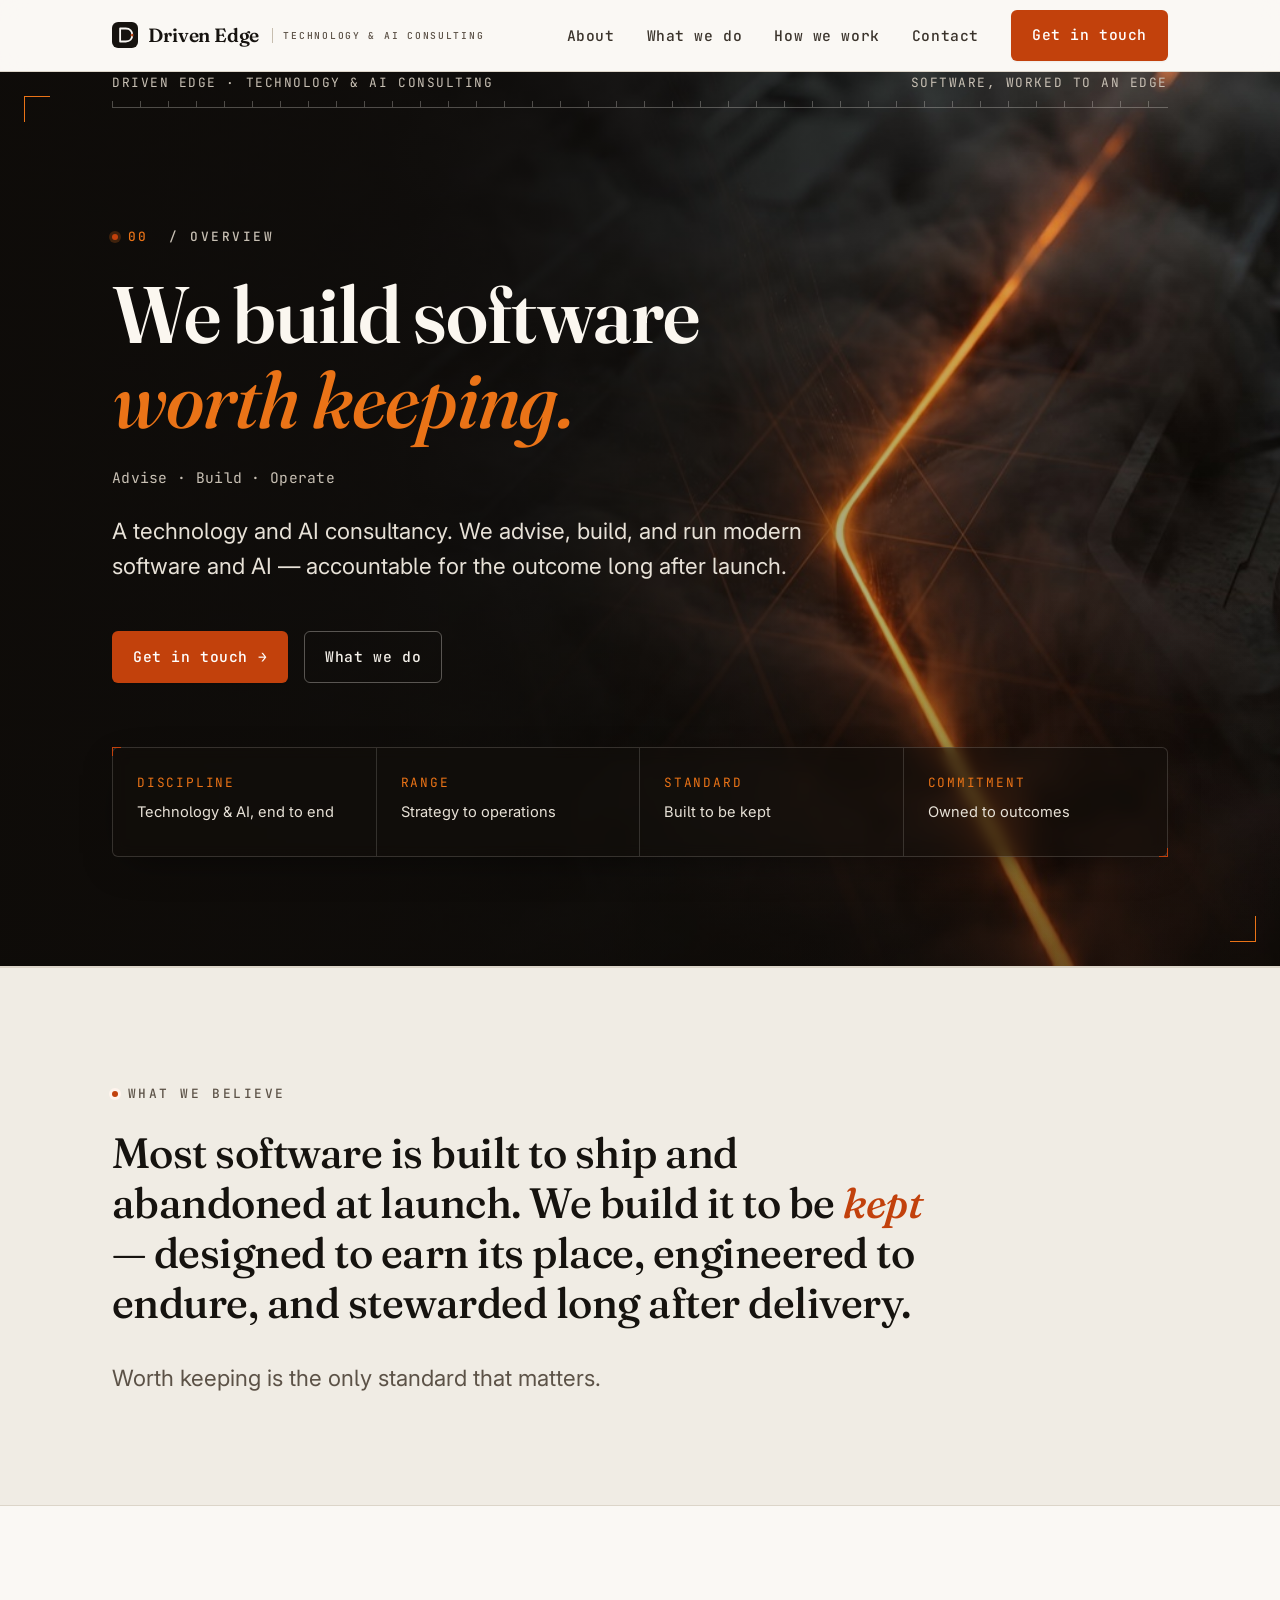
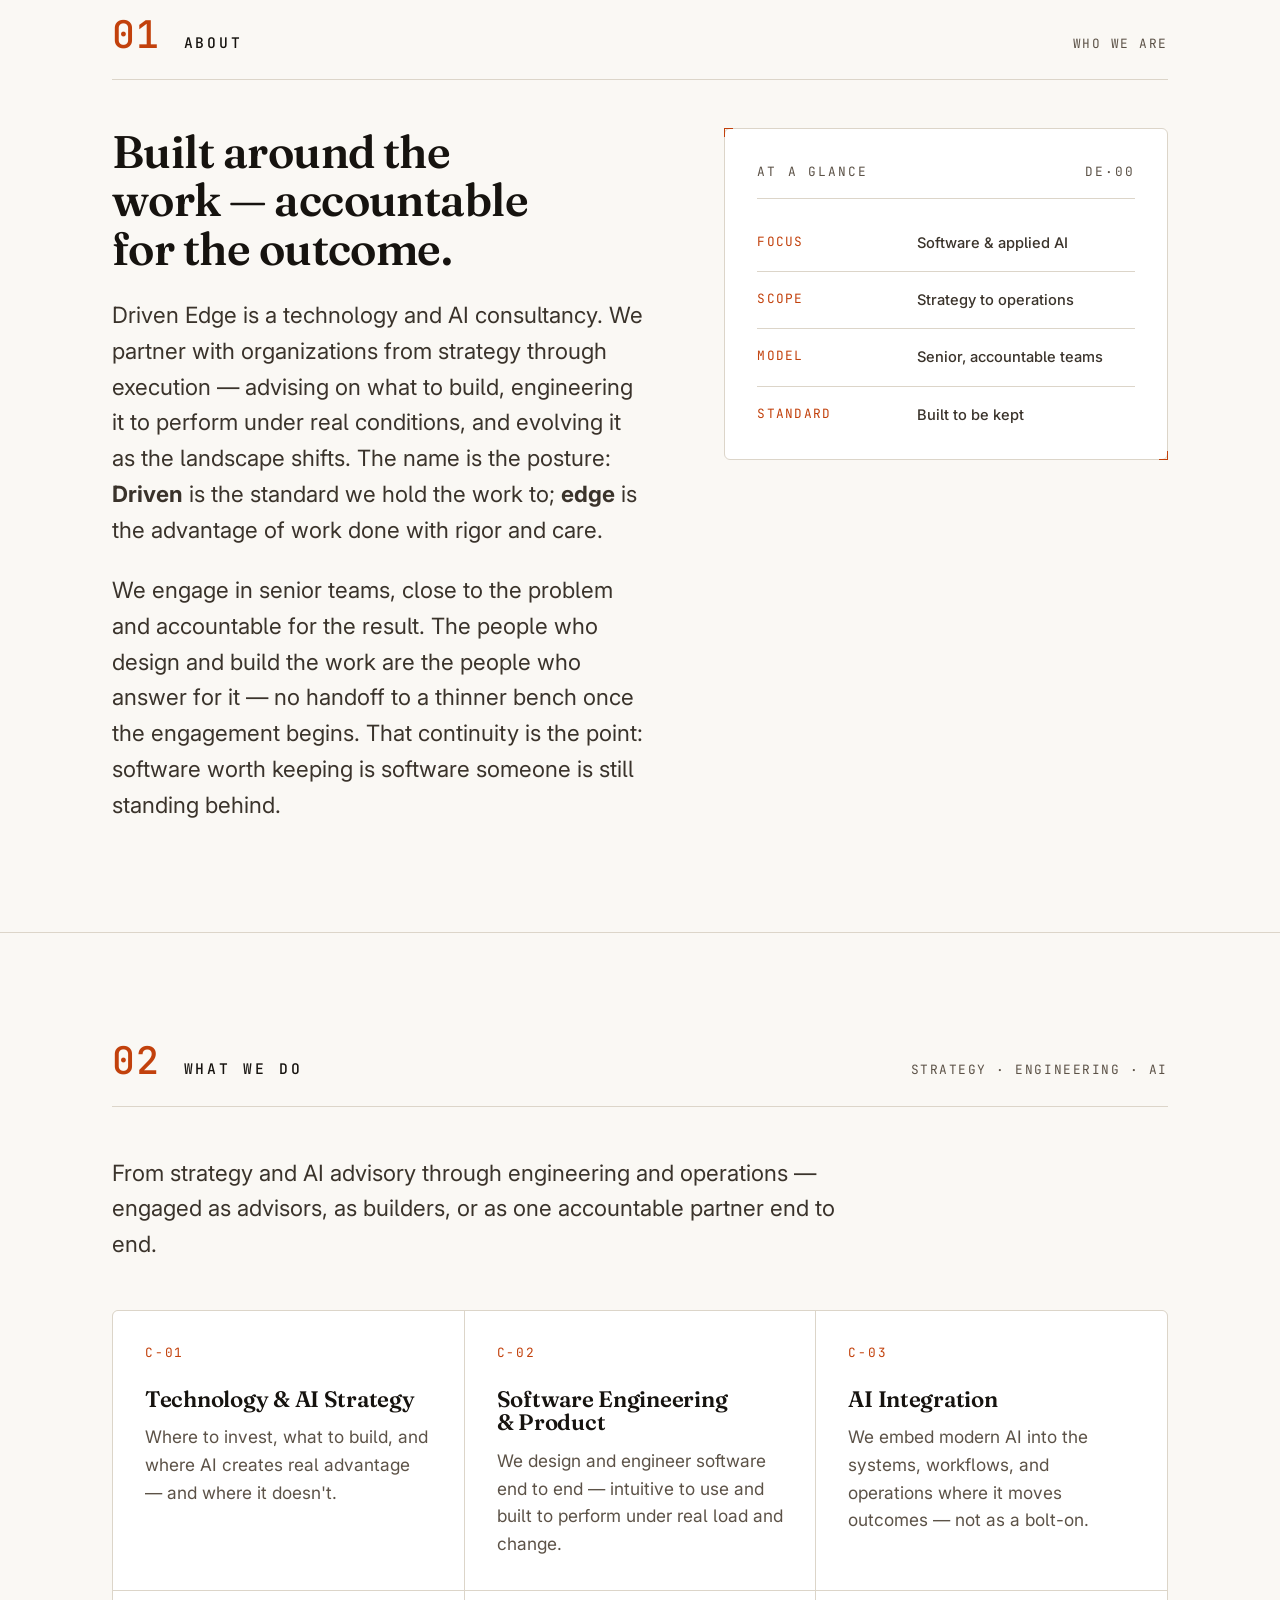
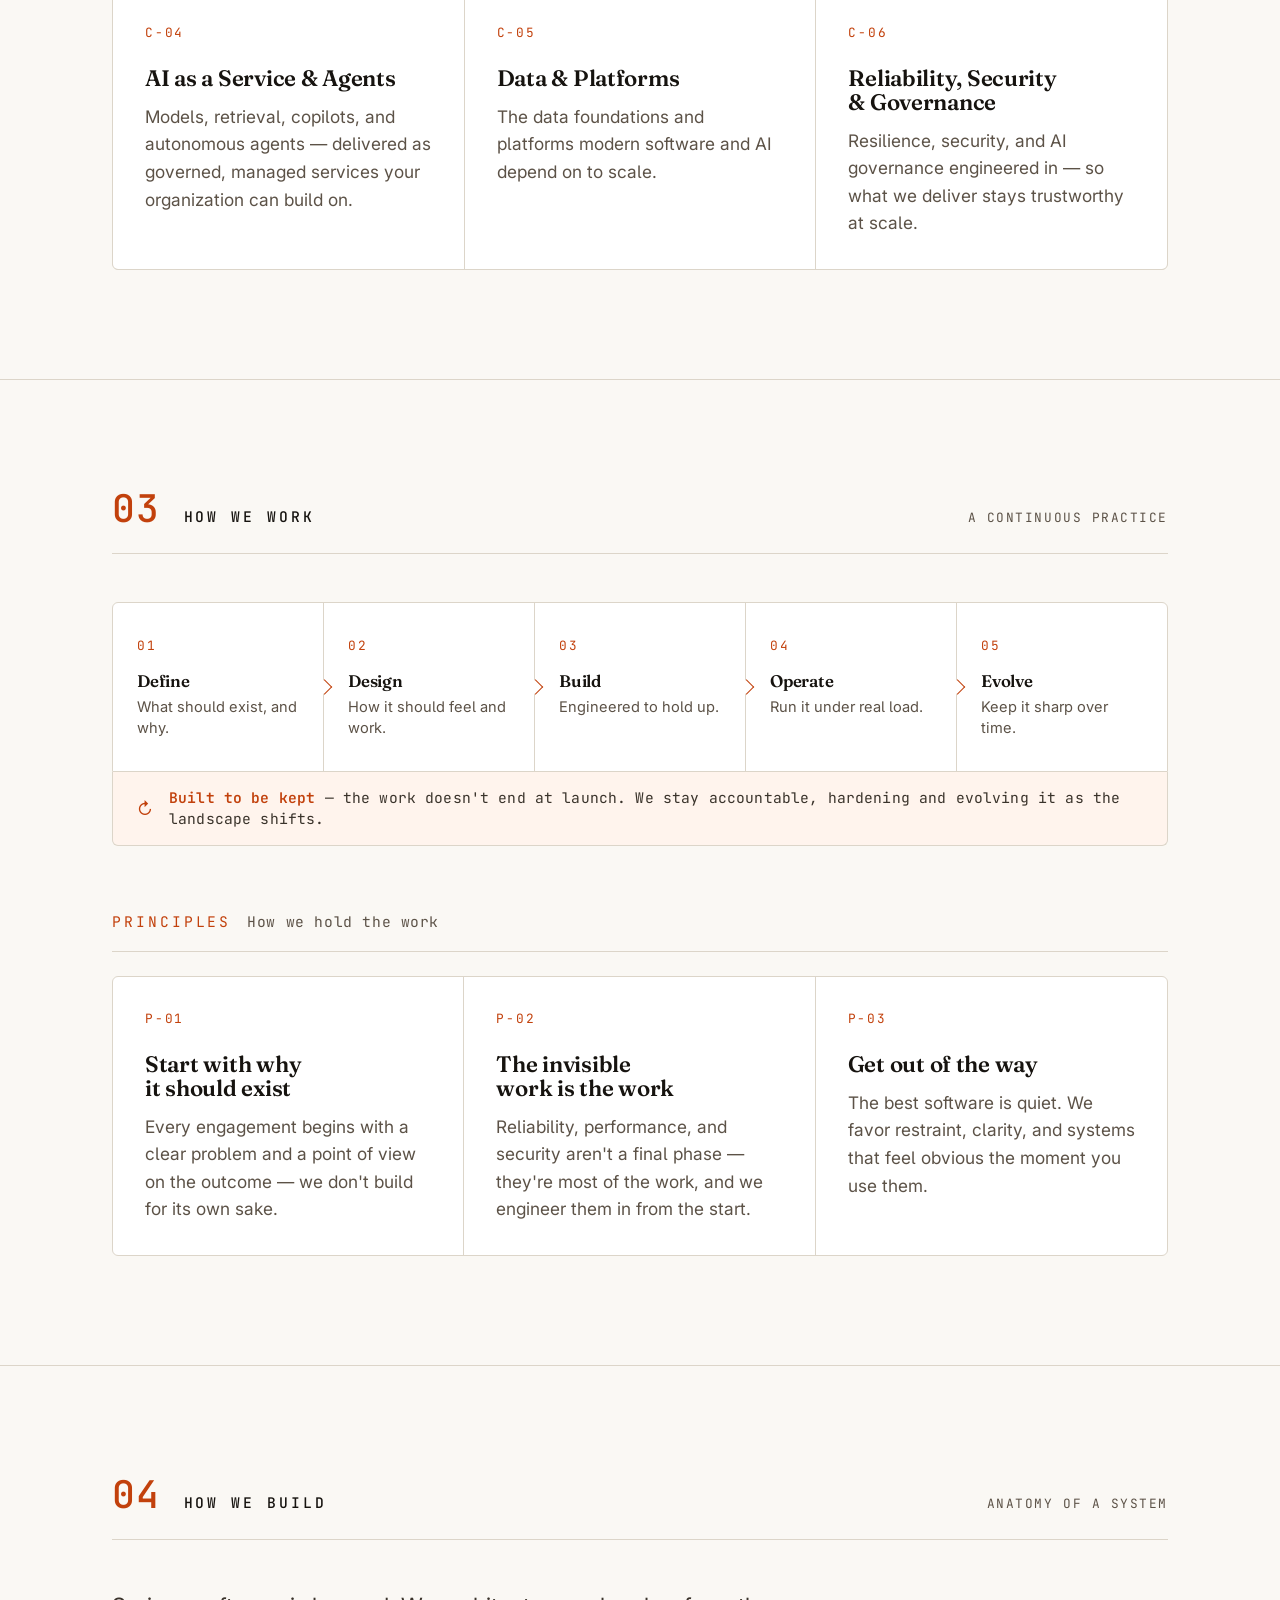
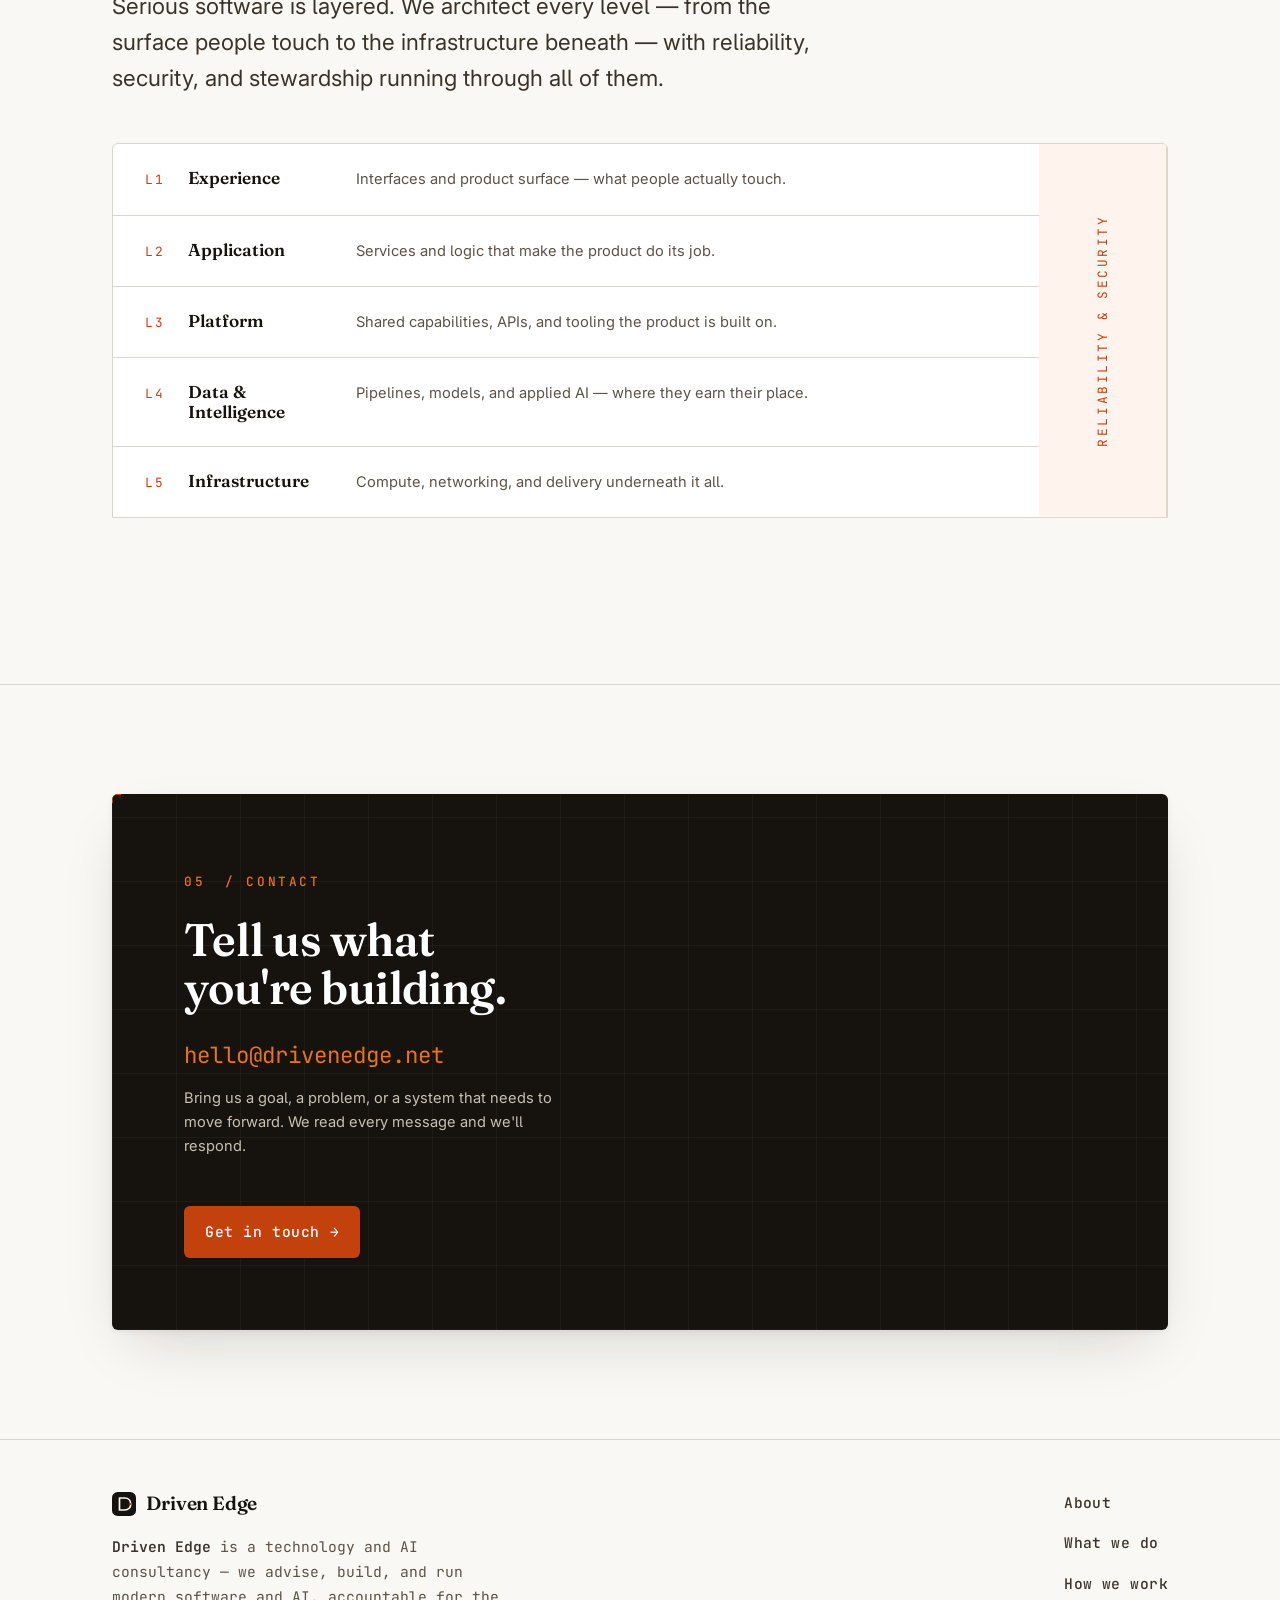
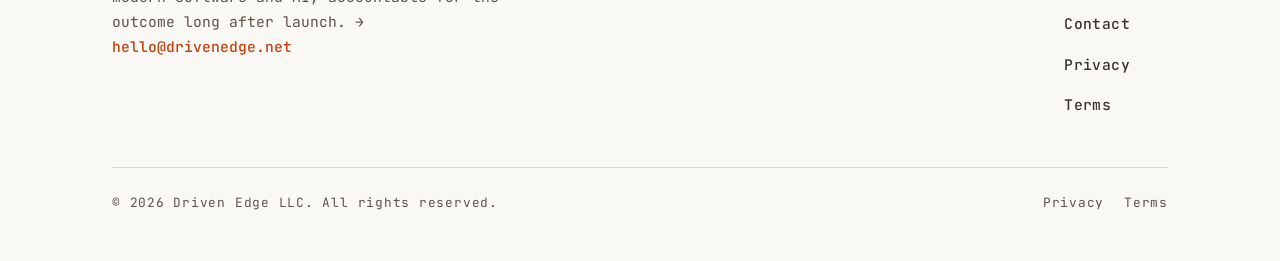
==== commit a1ff7948: "Tighten copy to executive / enterprise-consulting register Light lift across the site toward the Del" ====
--- a/site/index.html
+++ b/site/index.html
@@ -128,8 +128,8 @@
       <div class="hero__body">
         <p class="kicker" data-reveal><span class="pip" aria-hidden="true"></span><span class="idx">00</span>&nbsp;/&nbsp;Overview</p>
         <h1 id="hero-title" data-reveal>We build software <span class="ink">worth keeping.</span></h1>
-        <p class="hero__readout" data-reveal>Design&nbsp;·&nbsp;Build&nbsp;·&nbsp;Maintain</p>
-        <p class="hero__lead" data-reveal>A technology and AI consultancy — we advise, build, and run modern software and the intelligence inside it, and we stay responsible for it long after launch.</p>
+        <p class="hero__readout" data-reveal>Advise&nbsp;·&nbsp;Build&nbsp;·&nbsp;Operate</p>
+        <p class="hero__lead" data-reveal>A technology and AI consultancy. We advise, build, and run modern software and AI — accountable for the outcome long after launch.</p>
         <div class="hero__cta" data-reveal>
           <a class="btn btn--primary" href="mailto:hello@drivenedge.net">Get in touch <span class="arrow" aria-hidden="true">→</span></a>
           <a class="btn btn--ghost" href="#capabilities">What we do</a>
@@ -138,11 +138,11 @@
         <dl class="datasheet tick" data-reveal>
           <div>
             <dt>Discipline</dt>
-            <dd>Software, end to end</dd>
+            <dd>Technology &amp; AI, end to end</dd>
           </div>
           <div>
             <dt>Range</dt>
-            <dd>Product to platform</dd>
+            <dd>Strategy to operations</dd>
           </div>
           <div>
             <dt>Standard</dt>
@@ -150,7 +150,7 @@
           </div>
           <div>
             <dt>Commitment</dt>
-            <dd>Owned past launch</dd>
+            <dd>Owned to outcomes</dd>
           </div>
         </dl>
       </div>
@@ -162,7 +162,7 @@
     <div class="container">
       <div class="pov__inner" data-reveal>
         <p class="kicker"><span class="pip" aria-hidden="true"></span>What we believe</p>
-        <p class="pov__statement" id="pov-title">Most software is built to ship and abandoned at launch. We build it to be <span class="ink">kept</span> — designed to earn its place, engineered to last, and looked after long after the work is delivered.</p>
+        <p class="pov__statement" id="pov-title">Most software is built to ship and abandoned at launch. We build it to be <span class="ink">kept</span> — designed to earn its place, engineered to endure, and stewarded long after delivery.</p>
         <p class="pov__sub">Worth keeping is the only standard that matters.</p>
       </div>
     </div>
@@ -179,16 +179,16 @@
 
       <div class="about-grid">
         <div class="body-col" data-reveal>
-          <h2 id="about-title">Built around the work, with the edge to see it through.</h2>
-          <p>Driven Edge is a technology and AI consultancy. We advise, design, build, and run modern software — and the AI woven through it — across the full life of a system: deciding what should exist, engineering it to hold up under real use, and keeping it sharp as the world changes. The name is the posture. <strong>Driven</strong> is the standard we hold the work to; <strong>edge</strong> is the difference you feel in something made with care.</p>
-          <p>We move in senior teams, close to the problem and accountable for the outcome. There is no handoff to a thinner version of us once the contract is signed — the people who design and build a thing are the people who answer for it. That continuity is the whole point: software worth keeping is software someone is still standing behind.</p>
+          <h2 id="about-title">Built around the work — accountable for the outcome.</h2>
+          <p>Driven Edge is a technology and AI consultancy. We partner with organizations from strategy through execution — advising on what to build, engineering it to perform under real conditions, and evolving it as the landscape shifts. The name is the posture: <strong>Driven</strong> is the standard we hold the work to; <strong>edge</strong> is the advantage of work done with rigor and care.</p>
+          <p>We engage in senior teams, close to the problem and accountable for the result. The people who design and build the work are the people who answer for it — no handoff to a thinner bench once the engagement begins. That continuity is the point: software worth keeping is software someone is still standing behind.</p>
         </div>
 
         <aside class="spec-panel tick" aria-label="Company at a glance">
           <p class="spec-panel__cap"><span>At a glance</span><span>DE&middot;00</span></p>
           <dl>
-            <div><dt>Focus</dt><dd>Digital products &amp; systems</dd></div>
-            <div><dt>Scope</dt><dd>Design, build, maintain</dd></div>
+            <div><dt>Focus</dt><dd>Software &amp; applied AI</dd></div>
+            <div><dt>Scope</dt><dd>Strategy to operations</dd></div>
             <div><dt>Model</dt><dd>Senior, accountable teams</dd></div>
             <div><dt>Standard</dt><dd>Built to be kept</dd></div>
           </dl>
@@ -205,14 +205,14 @@
         <span class="section__label" id="capabilities-title">What we do</span>
         <span class="section__meta">Strategy · Engineering · AI</span>
       </div>
-      <p class="cap-intro" data-reveal>From strategy and AI advisory to engineering and the systems beneath it — we work as advisors, as builders, or as one continuous engagement.</p>
+      <p class="cap-intro" data-reveal>From strategy and AI advisory through engineering and operations — engaged as advisors, as builders, or as one accountable partner end to end.</p>
       <div class="cap-grid tick" data-reveal>
-        <article class="cap"><p class="idx">C-01</p><h3>Technology &amp; AI Strategy</h3><p>We help you decide what to build and where AI genuinely belongs — and where it doesn't.</p></article>
-        <article class="cap"><p class="idx">C-02</p><h3>Software Engineering &amp; Product</h3><p>We design and build software end to end — clear to use, and engineered to hold up under real load and change.</p></article>
-        <article class="cap"><p class="idx">C-03</p><h3>AI Integration</h3><p>We weave modern AI into your systems, workflows, and operations — where it moves the work, not as a bolt-on.</p></article>
-        <article class="cap"><p class="idx">C-04</p><h3>AI as a Service &amp; Agents</h3><p>Models, retrieval, copilots, and autonomous agents delivered as managed services your products and teams build on.</p></article>
-        <article class="cap"><p class="idx">C-05</p><h3>Data &amp; Platforms</h3><p>The data foundations and platforms that modern software and AI depend on to scale.</p></article>
-        <article class="cap"><p class="idx">C-06</p><h3>Reliability, Security &amp; Governance</h3><p>Resilience, security, and AI governance built in, so what we ship stays trustworthy when it matters.</p></article>
+        <article class="cap"><p class="idx">C-01</p><h3>Technology &amp; AI Strategy</h3><p>Where to invest, what to build, and where AI creates real advantage — and where it doesn't.</p></article>
+        <article class="cap"><p class="idx">C-02</p><h3>Software Engineering &amp; Product</h3><p>We design and engineer software end to end — intuitive to use and built to perform under real load and change.</p></article>
+        <article class="cap"><p class="idx">C-03</p><h3>AI Integration</h3><p>We embed modern AI into the systems, workflows, and operations where it moves outcomes — not as a bolt-on.</p></article>
+        <article class="cap"><p class="idx">C-04</p><h3>AI as a Service &amp; Agents</h3><p>Models, retrieval, copilots, and autonomous agents — delivered as governed, managed services your organization can build on.</p></article>
+        <article class="cap"><p class="idx">C-05</p><h3>Data &amp; Platforms</h3><p>The data foundations and platforms modern software and AI depend on to scale.</p></article>
+        <article class="cap"><p class="idx">C-06</p><h3>Reliability, Security &amp; Governance</h3><p>Resilience, security, and AI governance engineered in — so what we deliver stays trustworthy at scale.</p></article>
       </div>
     </div>
   </section>
@@ -236,27 +236,27 @@
         </div>
         <div class="flow__loop">
           <span class="ico" aria-hidden="true">&#8635;</span>
-          <p><strong>Built to be kept</strong> — the loop doesn't end at launch. We stay in it, hardening and evolving the work as the world moves.</p>
-        </div>
-      </div>
-
-      <p class="flow-label"><span class="n">Principles</span> Three we keep honestly</p>
+          <p><strong>Built to be kept</strong> — the work doesn't end at launch. We stay accountable, hardening and evolving it as the landscape shifts.</p>
+        </div>
+      </div>
+
+      <p class="flow-label"><span class="n">Principles</span> How we hold the work</p>
 
       <div class="grid-3 tick" data-reveal>
         <article class="cell">
           <p class="idx">P-01</p>
           <h3>Start with why it should exist</h3>
-          <p>Every project begins with a clear problem and a point of view on how it should feel to use. We don't ship features for their own sake.</p>
+          <p>Every engagement begins with a clear problem and a point of view on the outcome — we don't build for its own sake.</p>
         </article>
         <article class="cell">
           <p class="idx">P-02</p>
           <h3>The invisible work is the work</h3>
-          <p>Reliability, performance, and security aren't a phase bolted on at the end — they're most of the job, and we treat them that way.</p>
+          <p>Reliability, performance, and security aren't a final phase — they're most of the work, and we engineer them in from the start.</p>
         </article>
         <article class="cell">
           <p class="idx">P-03</p>
           <h3>Get out of the way</h3>
-          <p>The best software is quiet. We favor restraint and clarity, and tools that feel obvious the moment you use them.</p>
+          <p>The best software is quiet. We favor restraint, clarity, and systems that feel obvious the moment you use them.</p>
         </article>
       </div>
     </div>
@@ -270,7 +270,7 @@
         <span class="section__label" id="build-title">How we build</span>
         <span class="section__meta">Anatomy of a system</span>
       </div>
-      <p class="cap-intro" data-reveal>Good software is layered. We design every level — from the surface people touch to the infrastructure beneath it — and run reliability, security, and stewardship through all of them.</p>
+      <p class="cap-intro" data-reveal>Serious software is layered. We architect every level — from the surface people touch to the infrastructure beneath — with reliability, security, and stewardship running through all of them.</p>
 
       <div class="stack" data-reveal aria-label="The layers of a system, with reliability and security spanning every layer">
         <div class="stack__main">
@@ -284,7 +284,7 @@
       </div>
       <div class="stack__base" data-reveal>
         <span class="n" aria-hidden="true">&#8635;</span>
-        <p><strong>Stewardship</strong> — every layer is maintained, hardened, and evolved long after launch.</p>
+        <p><strong>Stewardship</strong> — every layer is operated, hardened, and evolved long after launch.</p>
       </div>
     </div>
   </section>
@@ -297,7 +297,7 @@
           <p class="kicker"><span class="idx">05</span>&nbsp;/&nbsp;Contact</p>
           <h2 id="contact-title">Tell us what you're building.</h2>
           <p class="contact__readout"><a href="mailto:hello@drivenedge.net">hello@drivenedge.net</a></p>
-          <p class="note">We read every message. Tell us what you're working on and what you need — we'll get back to you.</p>
+          <p class="note">Bring us a goal, a problem, or a system that needs to move forward. We read every message and we'll respond.</p>
           <div class="contact__cta">
             <a class="btn btn--primary" href="mailto:hello@drivenedge.net">Get in touch <span class="arrow" aria-hidden="true">→</span></a>
           </div>
@@ -319,7 +319,7 @@
           </svg>
           <span>Driven Edge</span>
         </a>
-        <p class="footer-legal"><strong>Driven Edge</strong> is a technology and AI consultancy — we advise, build, and run modern software and the systems behind it, and stay responsible for it long after launch. &rarr; <a href="mailto:hello@drivenedge.net">hello@drivenedge.net</a></p>
+        <p class="footer-legal"><strong>Driven Edge</strong> is a technology and AI consultancy — we advise, build, and run modern software and AI, accountable for the outcome long after launch. &rarr; <a href="mailto:hello@drivenedge.net">hello@drivenedge.net</a></p>
       </div>
 
       <nav class="footer-nav" aria-label="Footer">
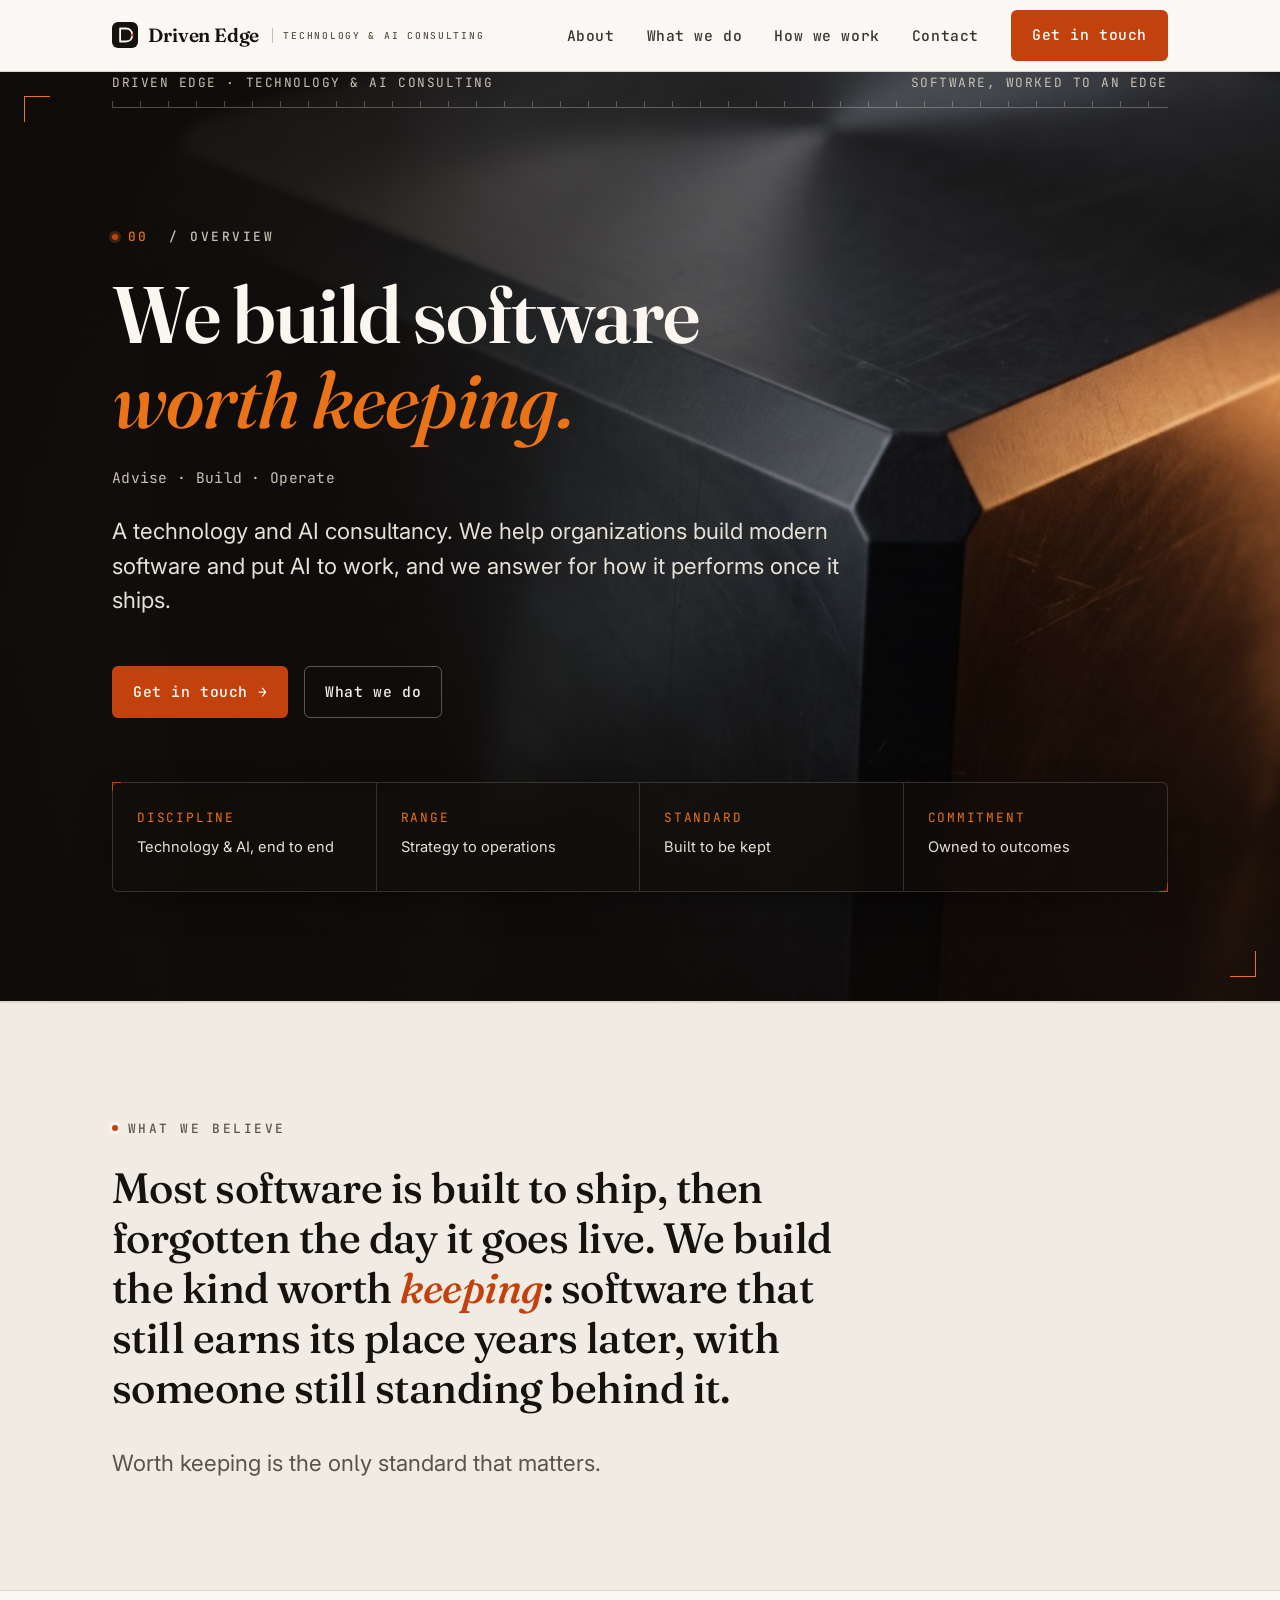
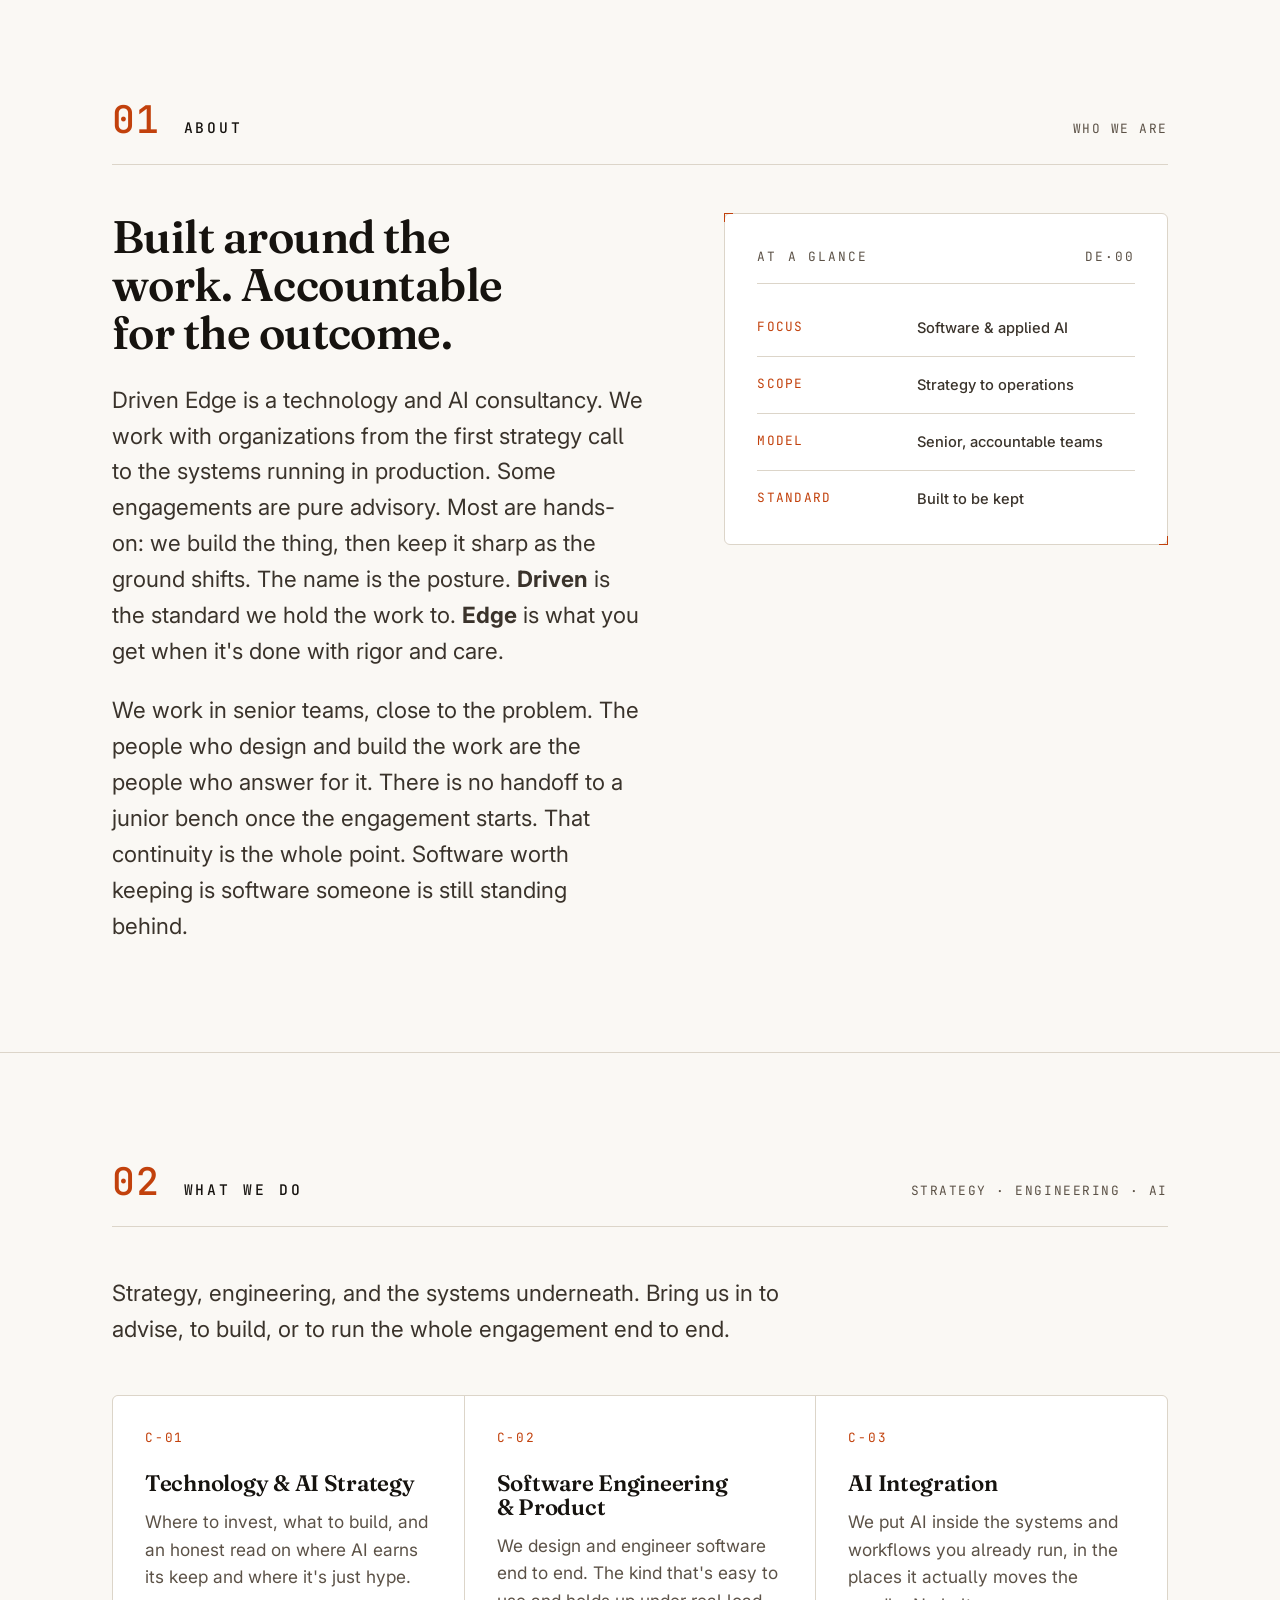
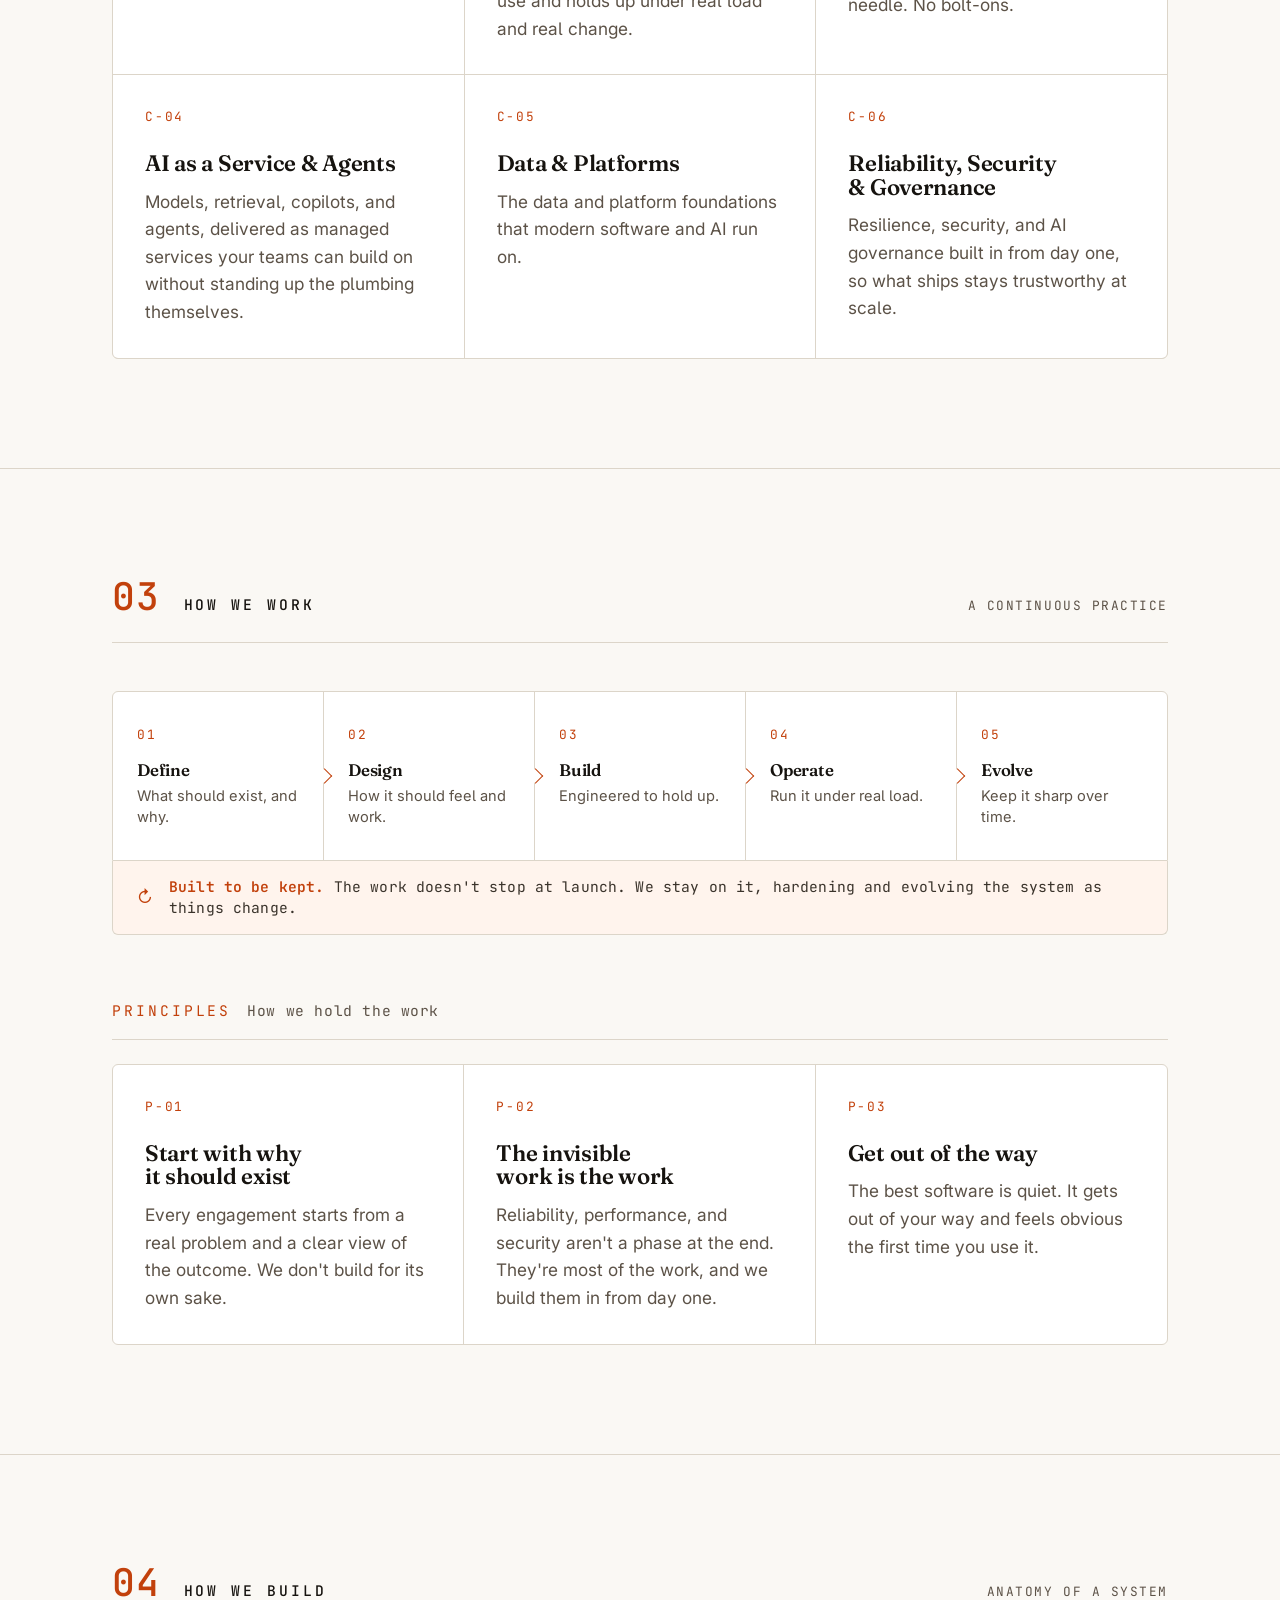
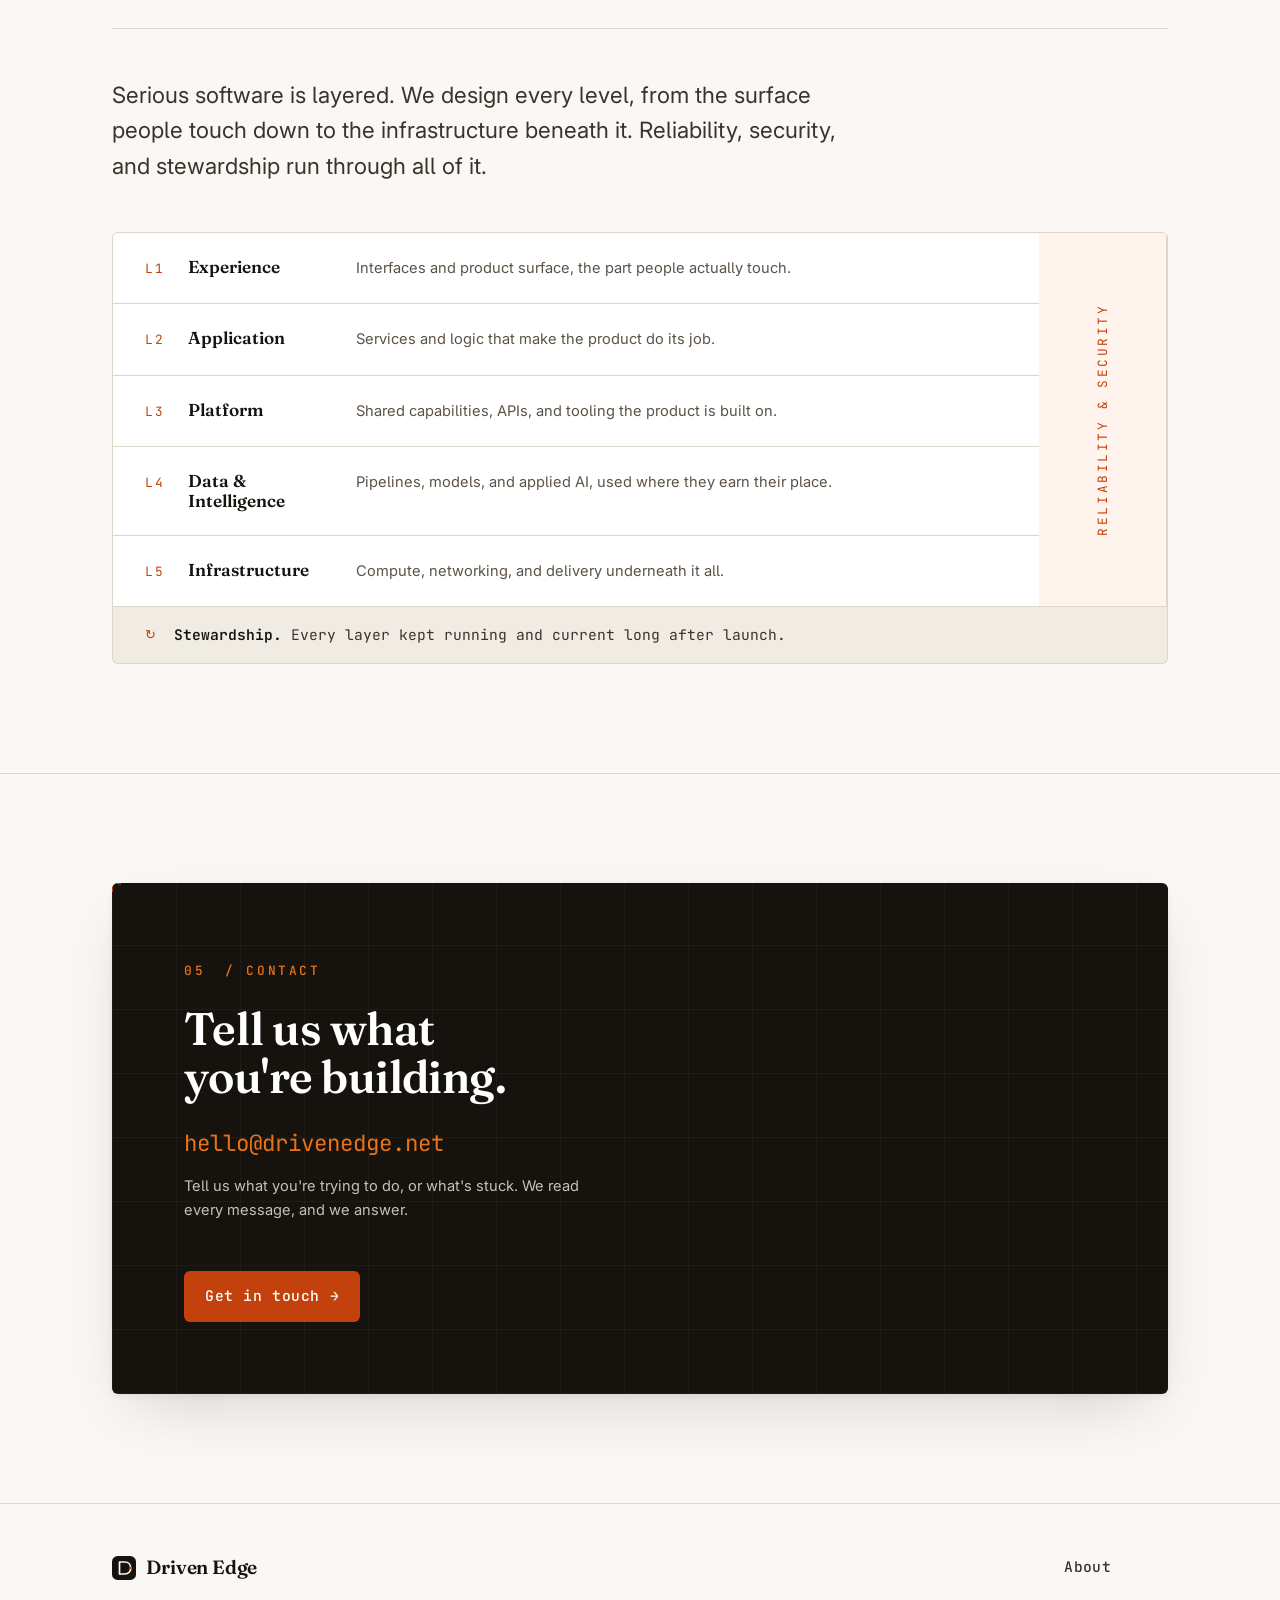
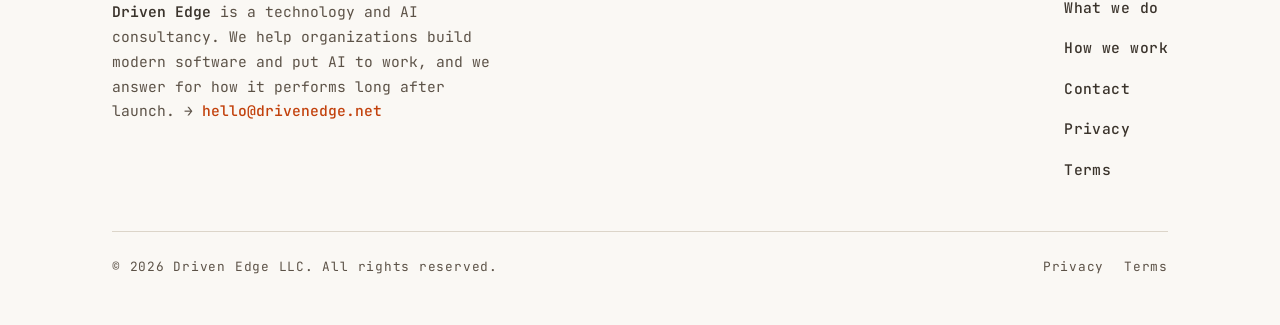
==== commit 8a1f6d75: "Make it more unique / less "AI-looking": real-material hero + de-templated copy - Hero: replaced the" ====
--- a/site/index.html
+++ b/site/index.html
@@ -5,7 +5,7 @@
 <meta name="viewport" content="width=device-width, initial-scale=1, viewport-fit=cover">
 
 <title>Driven Edge — Software, worked to an edge.</title>
-<meta name="description" content="Driven Edge is a technology and AI consultancy — strategy, engineering, and AI integration for modern software, built to be kept.">
+<meta name="description" content="Driven Edge is a technology and AI consultancy. We help organizations build modern software and put AI to work, accountable long after launch.">
 <link rel="canonical" href="https://drivenedge.net/">
 <meta name="theme-color" content="#16130F">
 <meta name="color-scheme" content="light">
@@ -20,7 +20,7 @@
 <meta property="og:locale" content="en_US">
 <meta property="og:url" content="https://drivenedge.net/">
 <meta property="og:title" content="Driven Edge — Software, worked to an edge.">
-<meta property="og:description" content="Driven Edge is a technology and AI consultancy — strategy, engineering, and AI integration, built to be kept.">
+<meta property="og:description" content="Driven Edge is a technology and AI consultancy. We build modern software and put AI to work, accountable long after launch.">
 <meta property="og:image" content="https://drivenedge.net/og.jpg">
 <meta property="og:image:width" content="1200">
 <meta property="og:image:height" content="630">
@@ -29,7 +29,7 @@
 <!-- Twitter -->
 <meta name="twitter:card" content="summary_large_image">
 <meta name="twitter:title" content="Driven Edge — Software, worked to an edge.">
-<meta name="twitter:description" content="Driven Edge is a technology and AI consultancy — strategy, engineering, and AI integration, built to be kept.">
+<meta name="twitter:description" content="Driven Edge is a technology and AI consultancy. We build modern software and put AI to work, accountable long after launch.">
 <meta name="twitter:image" content="https://drivenedge.net/og.jpg">
 <meta name="twitter:image:alt" content="Driven Edge — software, worked to an edge.">
 
@@ -62,7 +62,7 @@
   "logo": "https://drivenedge.net/apple-touch-icon.png",
   "image": "https://drivenedge.net/og.jpg",
   "email": "hello@drivenedge.net",
-  "description": "Driven Edge is a technology and AI consultancy — strategy, engineering, and AI integration for modern software, built to be kept.",
+  "description": "Driven Edge is a technology and AI consultancy. We help organizations build modern software and put AI to work, accountable long after launch.",
   "slogan": "Software, worked to an edge.",
   "knowsAbout": ["Technology consulting", "AI consulting", "AI integration", "AI as a service", "Intelligent automation", "Software engineering", "Data platforms", "Cloud infrastructure"],
   "contactPoint": {
@@ -114,7 +114,7 @@
   <section class="hero hero--cinematic" aria-labelledby="hero-title">
     <img class="hero__bg" src="assets/img/hero.jpg"
          srcset="assets/img/hero-mobile.jpg 1280w, assets/img/hero.jpg 2560w" sizes="100vw"
-         alt="A luminous amber edge of light tracing through a dark graphite lattice — software, worked to an edge."
+         alt="A precision-machined metal block with a chamfered edge lit in warm amber against deep graphite. Software, worked to an edge."
          width="2560" height="1429" fetchpriority="high" decoding="async">
     <div class="hero__scrim" aria-hidden="true"></div>
     <span class="hero__frame" aria-hidden="true"></span>
@@ -129,7 +129,7 @@
         <p class="kicker" data-reveal><span class="pip" aria-hidden="true"></span><span class="idx">00</span>&nbsp;/&nbsp;Overview</p>
         <h1 id="hero-title" data-reveal>We build software <span class="ink">worth keeping.</span></h1>
         <p class="hero__readout" data-reveal>Advise&nbsp;·&nbsp;Build&nbsp;·&nbsp;Operate</p>
-        <p class="hero__lead" data-reveal>A technology and AI consultancy. We advise, build, and run modern software and AI — accountable for the outcome long after launch.</p>
+        <p class="hero__lead" data-reveal>A technology and AI consultancy. We help organizations build modern software and put AI to work, and we answer for how it performs once it ships.</p>
         <div class="hero__cta" data-reveal>
           <a class="btn btn--primary" href="mailto:hello@drivenedge.net">Get in touch <span class="arrow" aria-hidden="true">→</span></a>
           <a class="btn btn--ghost" href="#capabilities">What we do</a>
@@ -162,7 +162,7 @@
     <div class="container">
       <div class="pov__inner" data-reveal>
         <p class="kicker"><span class="pip" aria-hidden="true"></span>What we believe</p>
-        <p class="pov__statement" id="pov-title">Most software is built to ship and abandoned at launch. We build it to be <span class="ink">kept</span> — designed to earn its place, engineered to endure, and stewarded long after delivery.</p>
+        <p class="pov__statement" id="pov-title">Most software is built to ship, then forgotten the day it goes live. We build the kind worth <span class="ink">keeping</span>: software that still earns its place years later, with someone still standing behind it.</p>
         <p class="pov__sub">Worth keeping is the only standard that matters.</p>
       </div>
     </div>
@@ -179,9 +179,9 @@
 
       <div class="about-grid">
         <div class="body-col" data-reveal>
-          <h2 id="about-title">Built around the work — accountable for the outcome.</h2>
-          <p>Driven Edge is a technology and AI consultancy. We partner with organizations from strategy through execution — advising on what to build, engineering it to perform under real conditions, and evolving it as the landscape shifts. The name is the posture: <strong>Driven</strong> is the standard we hold the work to; <strong>edge</strong> is the advantage of work done with rigor and care.</p>
-          <p>We engage in senior teams, close to the problem and accountable for the result. The people who design and build the work are the people who answer for it — no handoff to a thinner bench once the engagement begins. That continuity is the point: software worth keeping is software someone is still standing behind.</p>
+          <h2 id="about-title">Built around the work. Accountable for the outcome.</h2>
+          <p>Driven Edge is a technology and AI consultancy. We work with organizations from the first strategy call to the systems running in production. Some engagements are pure advisory. Most are hands-on: we build the thing, then keep it sharp as the ground shifts. The name is the posture. <strong>Driven</strong> is the standard we hold the work to. <strong>Edge</strong> is what you get when it's done with rigor and care.</p>
+          <p>We work in senior teams, close to the problem. The people who design and build the work are the people who answer for it. There is no handoff to a junior bench once the engagement starts. That continuity is the whole point. Software worth keeping is software someone is still standing behind.</p>
         </div>
 
         <aside class="spec-panel tick" aria-label="Company at a glance">
@@ -205,14 +205,14 @@
         <span class="section__label" id="capabilities-title">What we do</span>
         <span class="section__meta">Strategy · Engineering · AI</span>
       </div>
-      <p class="cap-intro" data-reveal>From strategy and AI advisory through engineering and operations — engaged as advisors, as builders, or as one accountable partner end to end.</p>
+      <p class="cap-intro" data-reveal>Strategy, engineering, and the systems underneath. Bring us in to advise, to build, or to run the whole engagement end to end.</p>
       <div class="cap-grid tick" data-reveal>
-        <article class="cap"><p class="idx">C-01</p><h3>Technology &amp; AI Strategy</h3><p>Where to invest, what to build, and where AI creates real advantage — and where it doesn't.</p></article>
-        <article class="cap"><p class="idx">C-02</p><h3>Software Engineering &amp; Product</h3><p>We design and engineer software end to end — intuitive to use and built to perform under real load and change.</p></article>
-        <article class="cap"><p class="idx">C-03</p><h3>AI Integration</h3><p>We embed modern AI into the systems, workflows, and operations where it moves outcomes — not as a bolt-on.</p></article>
-        <article class="cap"><p class="idx">C-04</p><h3>AI as a Service &amp; Agents</h3><p>Models, retrieval, copilots, and autonomous agents — delivered as governed, managed services your organization can build on.</p></article>
-        <article class="cap"><p class="idx">C-05</p><h3>Data &amp; Platforms</h3><p>The data foundations and platforms modern software and AI depend on to scale.</p></article>
-        <article class="cap"><p class="idx">C-06</p><h3>Reliability, Security &amp; Governance</h3><p>Resilience, security, and AI governance engineered in — so what we deliver stays trustworthy at scale.</p></article>
+        <article class="cap"><p class="idx">C-01</p><h3>Technology &amp; AI Strategy</h3><p>Where to invest, what to build, and an honest read on where AI earns its keep and where it's just hype.</p></article>
+        <article class="cap"><p class="idx">C-02</p><h3>Software Engineering &amp; Product</h3><p>We design and engineer software end to end. The kind that's easy to use and holds up under real load and real change.</p></article>
+        <article class="cap"><p class="idx">C-03</p><h3>AI Integration</h3><p>We put AI inside the systems and workflows you already run, in the places it actually moves the needle. No bolt-ons.</p></article>
+        <article class="cap"><p class="idx">C-04</p><h3>AI as a Service &amp; Agents</h3><p>Models, retrieval, copilots, and agents, delivered as managed services your teams can build on without standing up the plumbing themselves.</p></article>
+        <article class="cap"><p class="idx">C-05</p><h3>Data &amp; Platforms</h3><p>The data and platform foundations that modern software and AI run on.</p></article>
+        <article class="cap"><p class="idx">C-06</p><h3>Reliability, Security &amp; Governance</h3><p>Resilience, security, and AI governance built in from day one, so what ships stays trustworthy at scale.</p></article>
       </div>
     </div>
   </section>
@@ -236,7 +236,7 @@
         </div>
         <div class="flow__loop">
           <span class="ico" aria-hidden="true">&#8635;</span>
-          <p><strong>Built to be kept</strong> — the work doesn't end at launch. We stay accountable, hardening and evolving it as the landscape shifts.</p>
+          <p><strong>Built to be kept.</strong> The work doesn't stop at launch. We stay on it, hardening and evolving the system as things change.</p>
         </div>
       </div>
 
@@ -246,17 +246,17 @@
         <article class="cell">
           <p class="idx">P-01</p>
           <h3>Start with why it should exist</h3>
-          <p>Every engagement begins with a clear problem and a point of view on the outcome — we don't build for its own sake.</p>
+          <p>Every engagement starts from a real problem and a clear view of the outcome. We don't build for its own sake.</p>
         </article>
         <article class="cell">
           <p class="idx">P-02</p>
           <h3>The invisible work is the work</h3>
-          <p>Reliability, performance, and security aren't a final phase — they're most of the work, and we engineer them in from the start.</p>
+          <p>Reliability, performance, and security aren't a phase at the end. They're most of the work, and we build them in from day one.</p>
         </article>
         <article class="cell">
           <p class="idx">P-03</p>
           <h3>Get out of the way</h3>
-          <p>The best software is quiet. We favor restraint, clarity, and systems that feel obvious the moment you use them.</p>
+          <p>The best software is quiet. It gets out of your way and feels obvious the first time you use it.</p>
         </article>
       </div>
     </div>
@@ -270,21 +270,21 @@
         <span class="section__label" id="build-title">How we build</span>
         <span class="section__meta">Anatomy of a system</span>
       </div>
-      <p class="cap-intro" data-reveal>Serious software is layered. We architect every level — from the surface people touch to the infrastructure beneath — with reliability, security, and stewardship running through all of them.</p>
+      <p class="cap-intro" data-reveal>Serious software is layered. We design every level, from the surface people touch down to the infrastructure beneath it. Reliability, security, and stewardship run through all of it.</p>
 
       <div class="stack" data-reveal aria-label="The layers of a system, with reliability and security spanning every layer">
         <div class="stack__main">
-          <div class="layer"><span class="n">L1</span><span class="layer__name">Experience</span><span class="layer__desc">Interfaces and product surface — what people actually touch.</span></div>
+          <div class="layer"><span class="n">L1</span><span class="layer__name">Experience</span><span class="layer__desc">Interfaces and product surface, the part people actually touch.</span></div>
           <div class="layer"><span class="n">L2</span><span class="layer__name">Application</span><span class="layer__desc">Services and logic that make the product do its job.</span></div>
           <div class="layer"><span class="n">L3</span><span class="layer__name">Platform</span><span class="layer__desc">Shared capabilities, APIs, and tooling the product is built on.</span></div>
-          <div class="layer"><span class="n">L4</span><span class="layer__name">Data &amp; Intelligence</span><span class="layer__desc">Pipelines, models, and applied AI — where they earn their place.</span></div>
+          <div class="layer"><span class="n">L4</span><span class="layer__name">Data &amp; Intelligence</span><span class="layer__desc">Pipelines, models, and applied AI, used where they earn their place.</span></div>
           <div class="layer"><span class="n">L5</span><span class="layer__name">Infrastructure</span><span class="layer__desc">Compute, networking, and delivery underneath it all.</span></div>
         </div>
         <div class="stack__rail"><span class="rl">Reliability &amp; Security</span></div>
       </div>
       <div class="stack__base" data-reveal>
         <span class="n" aria-hidden="true">&#8635;</span>
-        <p><strong>Stewardship</strong> — every layer is operated, hardened, and evolved long after launch.</p>
+        <p><strong>Stewardship.</strong> Every layer kept running and current long after launch.</p>
       </div>
     </div>
   </section>
@@ -297,7 +297,7 @@
           <p class="kicker"><span class="idx">05</span>&nbsp;/&nbsp;Contact</p>
           <h2 id="contact-title">Tell us what you're building.</h2>
           <p class="contact__readout"><a href="mailto:hello@drivenedge.net">hello@drivenedge.net</a></p>
-          <p class="note">Bring us a goal, a problem, or a system that needs to move forward. We read every message and we'll respond.</p>
+          <p class="note">Tell us what you're trying to do, or what's stuck. We read every message, and we answer.</p>
           <div class="contact__cta">
             <a class="btn btn--primary" href="mailto:hello@drivenedge.net">Get in touch <span class="arrow" aria-hidden="true">→</span></a>
           </div>
@@ -319,7 +319,7 @@
           </svg>
           <span>Driven Edge</span>
         </a>
-        <p class="footer-legal"><strong>Driven Edge</strong> is a technology and AI consultancy — we advise, build, and run modern software and AI, accountable for the outcome long after launch. &rarr; <a href="mailto:hello@drivenedge.net">hello@drivenedge.net</a></p>
+        <p class="footer-legal"><strong>Driven Edge</strong> is a technology and AI consultancy. We help organizations build modern software and put AI to work, and we answer for how it performs long after launch. &rarr; <a href="mailto:hello@drivenedge.net">hello@drivenedge.net</a></p>
       </div>
 
       <nav class="footer-nav" aria-label="Footer">
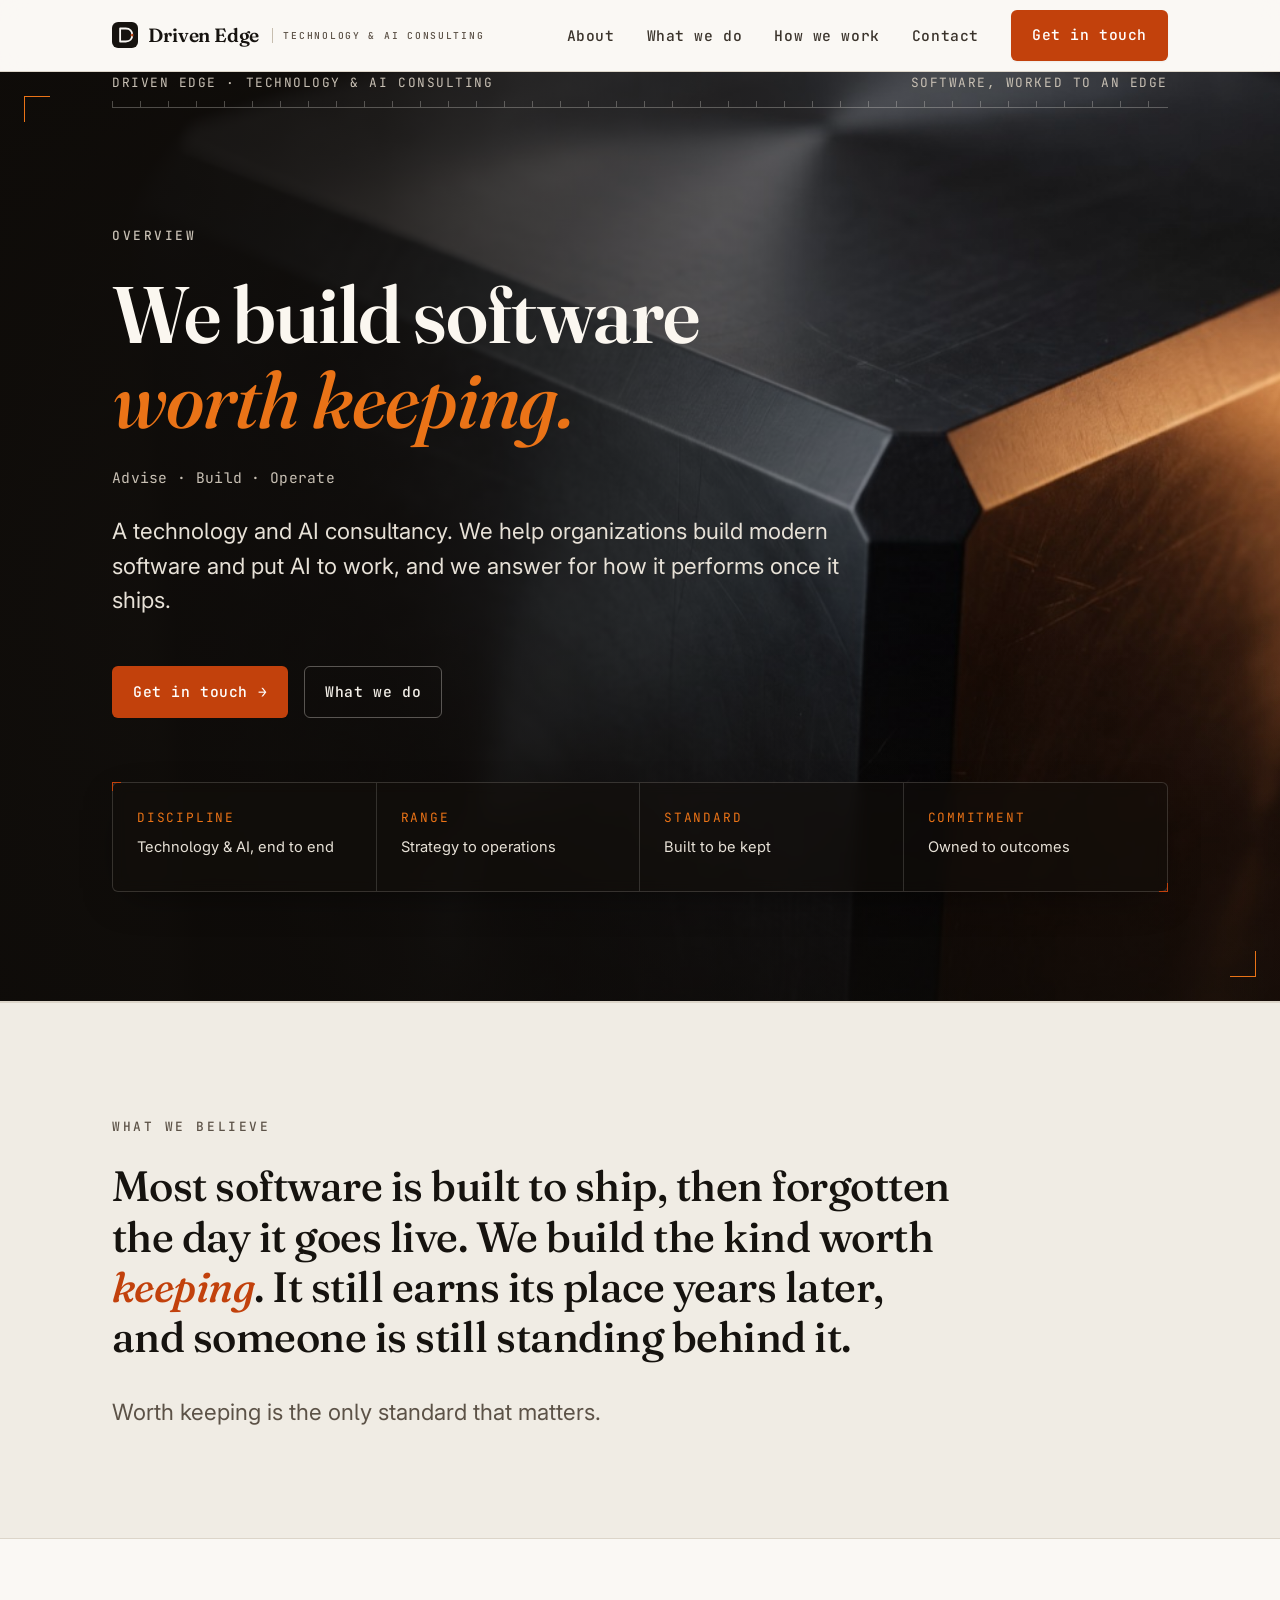
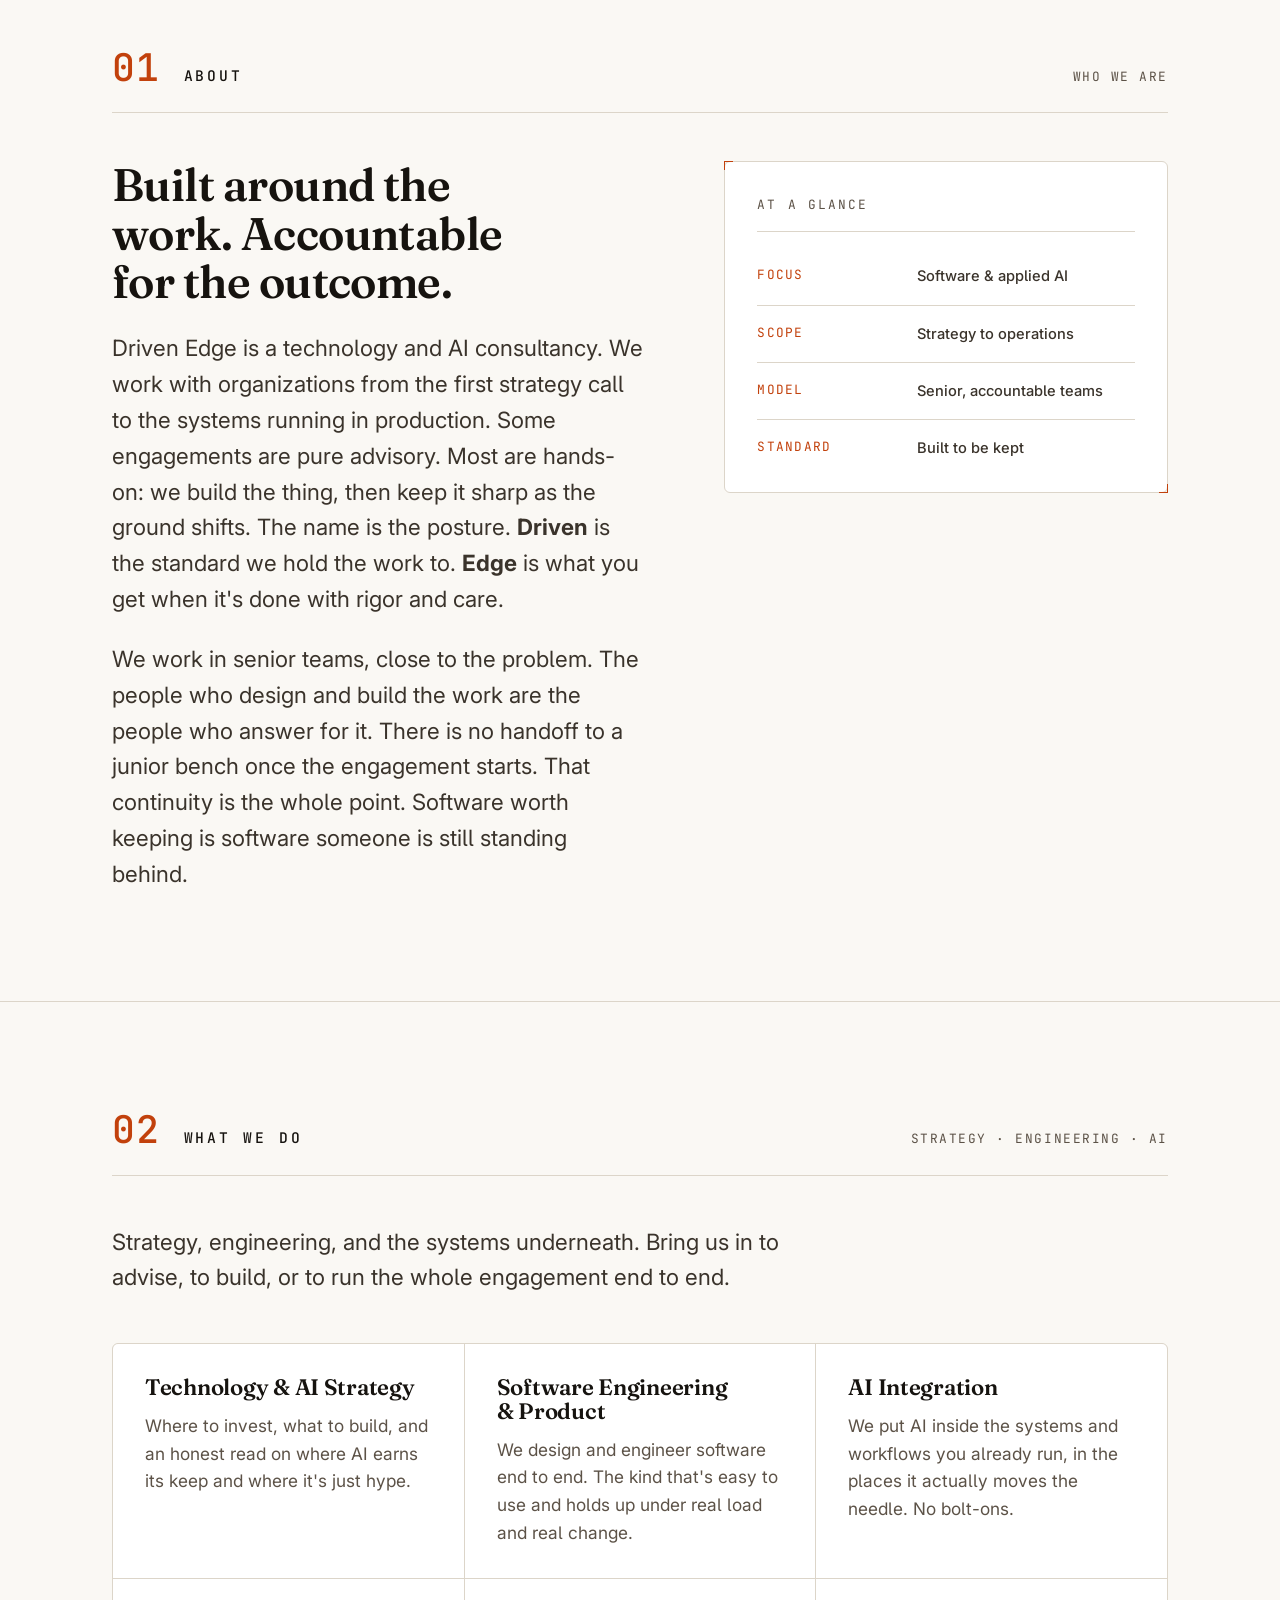
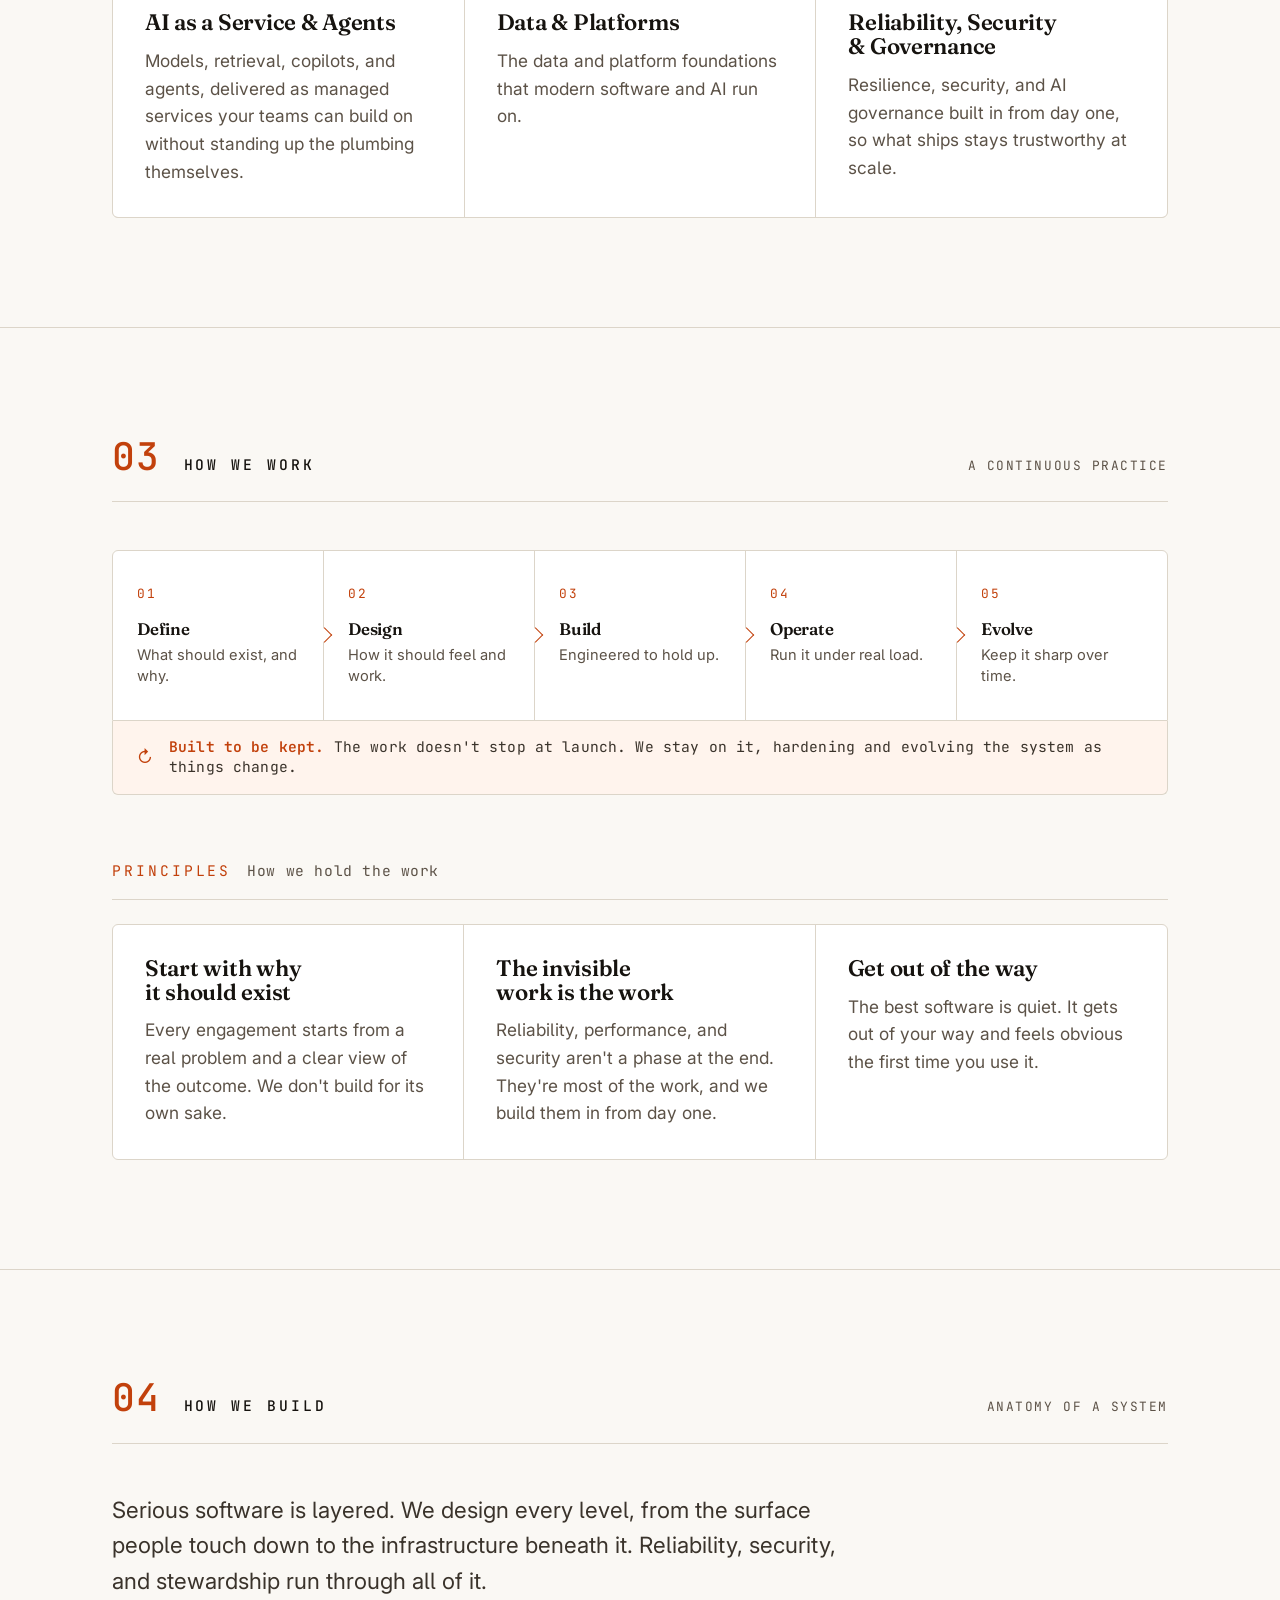
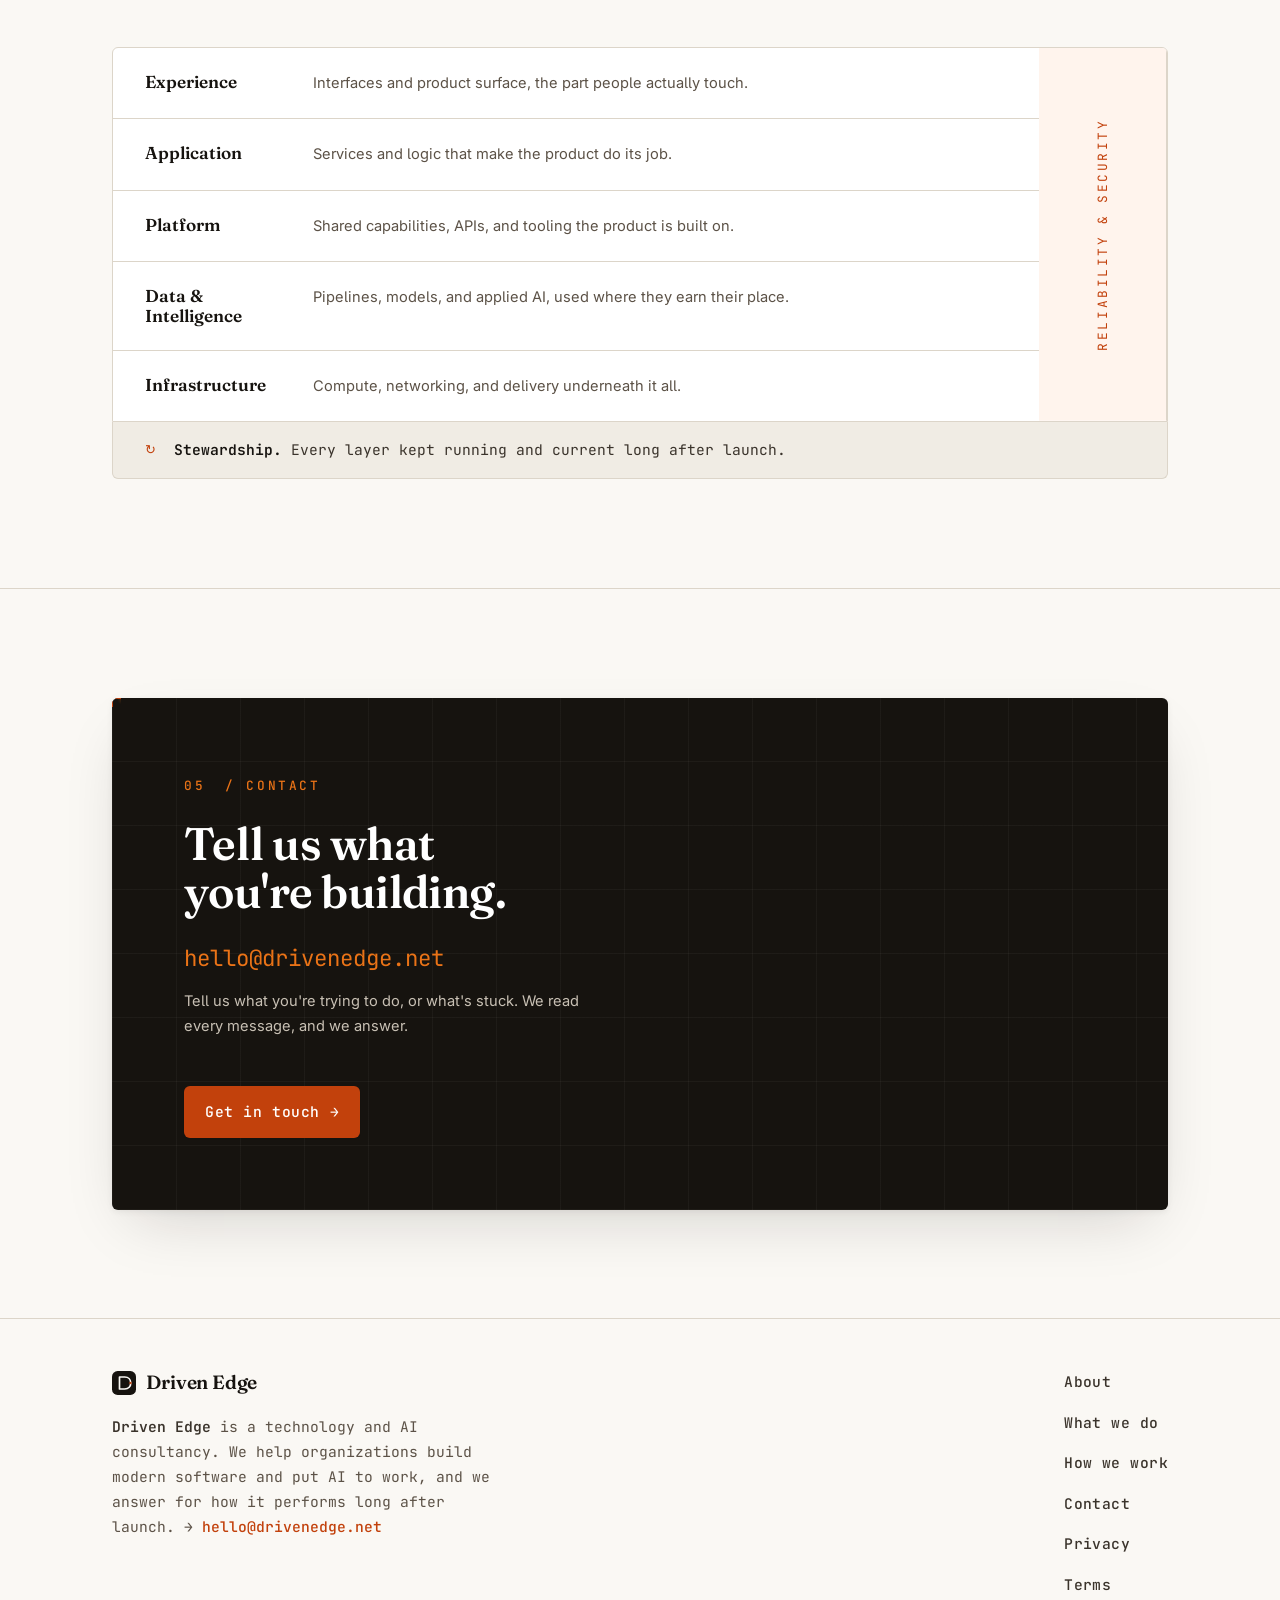
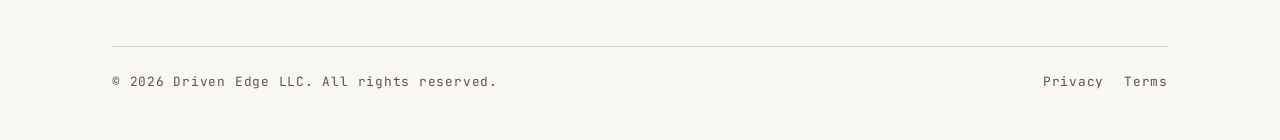
==== commit 90f39997: "Remove fake "spec-code" labels + decorative pips; fix POV colon The per-item alphanumeric codes read" ====
--- a/site/index.html
+++ b/site/index.html
@@ -126,7 +126,7 @@
       <div class="ruler" aria-hidden="true"></div>
 
       <div class="hero__body">
-        <p class="kicker" data-reveal><span class="pip" aria-hidden="true"></span><span class="idx">00</span>&nbsp;/&nbsp;Overview</p>
+        <p class="kicker" data-reveal>Overview</p>
         <h1 id="hero-title" data-reveal>We build software <span class="ink">worth keeping.</span></h1>
         <p class="hero__readout" data-reveal>Advise&nbsp;·&nbsp;Build&nbsp;·&nbsp;Operate</p>
         <p class="hero__lead" data-reveal>A technology and AI consultancy. We help organizations build modern software and put AI to work, and we answer for how it performs once it ships.</p>
@@ -161,8 +161,8 @@
   <section class="pov" aria-labelledby="pov-title">
     <div class="container">
       <div class="pov__inner" data-reveal>
-        <p class="kicker"><span class="pip" aria-hidden="true"></span>What we believe</p>
-        <p class="pov__statement" id="pov-title">Most software is built to ship, then forgotten the day it goes live. We build the kind worth <span class="ink">keeping</span>: software that still earns its place years later, with someone still standing behind it.</p>
+        <p class="kicker">What we believe</p>
+        <p class="pov__statement" id="pov-title">Most software is built to ship, then forgotten the day it goes live. We build the kind worth <span class="ink">keeping</span>. It still earns its place years later, and someone is still standing behind it.</p>
         <p class="pov__sub">Worth keeping is the only standard that matters.</p>
       </div>
     </div>
@@ -185,7 +185,7 @@
         </div>
 
         <aside class="spec-panel tick" aria-label="Company at a glance">
-          <p class="spec-panel__cap"><span>At a glance</span><span>DE&middot;00</span></p>
+          <p class="spec-panel__cap"><span>At a glance</span></p>
           <dl>
             <div><dt>Focus</dt><dd>Software &amp; applied AI</dd></div>
             <div><dt>Scope</dt><dd>Strategy to operations</dd></div>
@@ -207,12 +207,12 @@
       </div>
       <p class="cap-intro" data-reveal>Strategy, engineering, and the systems underneath. Bring us in to advise, to build, or to run the whole engagement end to end.</p>
       <div class="cap-grid tick" data-reveal>
-        <article class="cap"><p class="idx">C-01</p><h3>Technology &amp; AI Strategy</h3><p>Where to invest, what to build, and an honest read on where AI earns its keep and where it's just hype.</p></article>
-        <article class="cap"><p class="idx">C-02</p><h3>Software Engineering &amp; Product</h3><p>We design and engineer software end to end. The kind that's easy to use and holds up under real load and real change.</p></article>
-        <article class="cap"><p class="idx">C-03</p><h3>AI Integration</h3><p>We put AI inside the systems and workflows you already run, in the places it actually moves the needle. No bolt-ons.</p></article>
-        <article class="cap"><p class="idx">C-04</p><h3>AI as a Service &amp; Agents</h3><p>Models, retrieval, copilots, and agents, delivered as managed services your teams can build on without standing up the plumbing themselves.</p></article>
-        <article class="cap"><p class="idx">C-05</p><h3>Data &amp; Platforms</h3><p>The data and platform foundations that modern software and AI run on.</p></article>
-        <article class="cap"><p class="idx">C-06</p><h3>Reliability, Security &amp; Governance</h3><p>Resilience, security, and AI governance built in from day one, so what ships stays trustworthy at scale.</p></article>
+        <article class="cap"><h3>Technology &amp; AI Strategy</h3><p>Where to invest, what to build, and an honest read on where AI earns its keep and where it's just hype.</p></article>
+        <article class="cap"><h3>Software Engineering &amp; Product</h3><p>We design and engineer software end to end. The kind that's easy to use and holds up under real load and real change.</p></article>
+        <article class="cap"><h3>AI Integration</h3><p>We put AI inside the systems and workflows you already run, in the places it actually moves the needle. No bolt-ons.</p></article>
+        <article class="cap"><h3>AI as a Service &amp; Agents</h3><p>Models, retrieval, copilots, and agents, delivered as managed services your teams can build on without standing up the plumbing themselves.</p></article>
+        <article class="cap"><h3>Data &amp; Platforms</h3><p>The data and platform foundations that modern software and AI run on.</p></article>
+        <article class="cap"><h3>Reliability, Security &amp; Governance</h3><p>Resilience, security, and AI governance built in from day one, so what ships stays trustworthy at scale.</p></article>
       </div>
     </div>
   </section>
@@ -244,17 +244,14 @@
 
       <div class="grid-3 tick" data-reveal>
         <article class="cell">
-          <p class="idx">P-01</p>
           <h3>Start with why it should exist</h3>
           <p>Every engagement starts from a real problem and a clear view of the outcome. We don't build for its own sake.</p>
         </article>
         <article class="cell">
-          <p class="idx">P-02</p>
           <h3>The invisible work is the work</h3>
           <p>Reliability, performance, and security aren't a phase at the end. They're most of the work, and we build them in from day one.</p>
         </article>
         <article class="cell">
-          <p class="idx">P-03</p>
           <h3>Get out of the way</h3>
           <p>The best software is quiet. It gets out of your way and feels obvious the first time you use it.</p>
         </article>
@@ -274,11 +271,11 @@
 
       <div class="stack" data-reveal aria-label="The layers of a system, with reliability and security spanning every layer">
         <div class="stack__main">
-          <div class="layer"><span class="n">L1</span><span class="layer__name">Experience</span><span class="layer__desc">Interfaces and product surface, the part people actually touch.</span></div>
-          <div class="layer"><span class="n">L2</span><span class="layer__name">Application</span><span class="layer__desc">Services and logic that make the product do its job.</span></div>
-          <div class="layer"><span class="n">L3</span><span class="layer__name">Platform</span><span class="layer__desc">Shared capabilities, APIs, and tooling the product is built on.</span></div>
-          <div class="layer"><span class="n">L4</span><span class="layer__name">Data &amp; Intelligence</span><span class="layer__desc">Pipelines, models, and applied AI, used where they earn their place.</span></div>
-          <div class="layer"><span class="n">L5</span><span class="layer__name">Infrastructure</span><span class="layer__desc">Compute, networking, and delivery underneath it all.</span></div>
+          <div class="layer"><span class="layer__name">Experience</span><span class="layer__desc">Interfaces and product surface, the part people actually touch.</span></div>
+          <div class="layer"><span class="layer__name">Application</span><span class="layer__desc">Services and logic that make the product do its job.</span></div>
+          <div class="layer"><span class="layer__name">Platform</span><span class="layer__desc">Shared capabilities, APIs, and tooling the product is built on.</span></div>
+          <div class="layer"><span class="layer__name">Data &amp; Intelligence</span><span class="layer__desc">Pipelines, models, and applied AI, used where they earn their place.</span></div>
+          <div class="layer"><span class="layer__name">Infrastructure</span><span class="layer__desc">Compute, networking, and delivery underneath it all.</span></div>
         </div>
         <div class="stack__rail"><span class="rl">Reliability &amp; Security</span></div>
       </div>
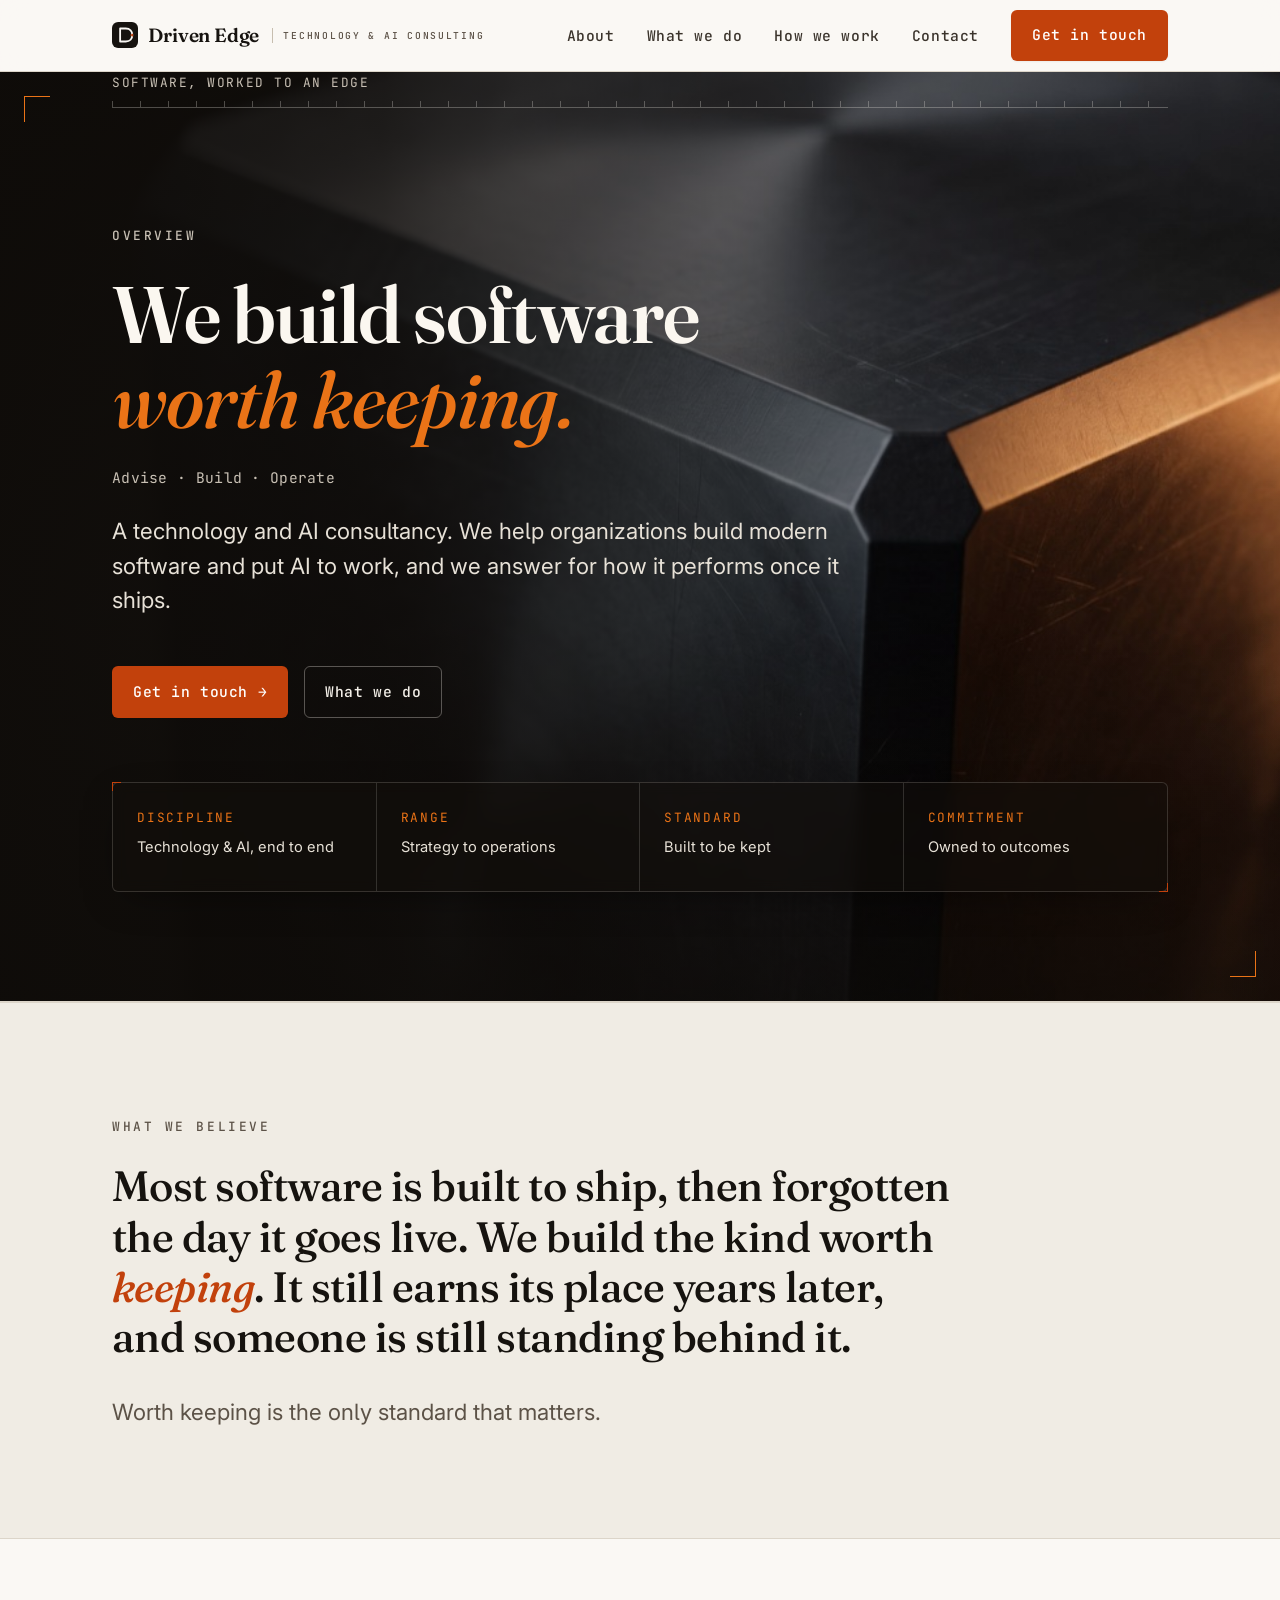
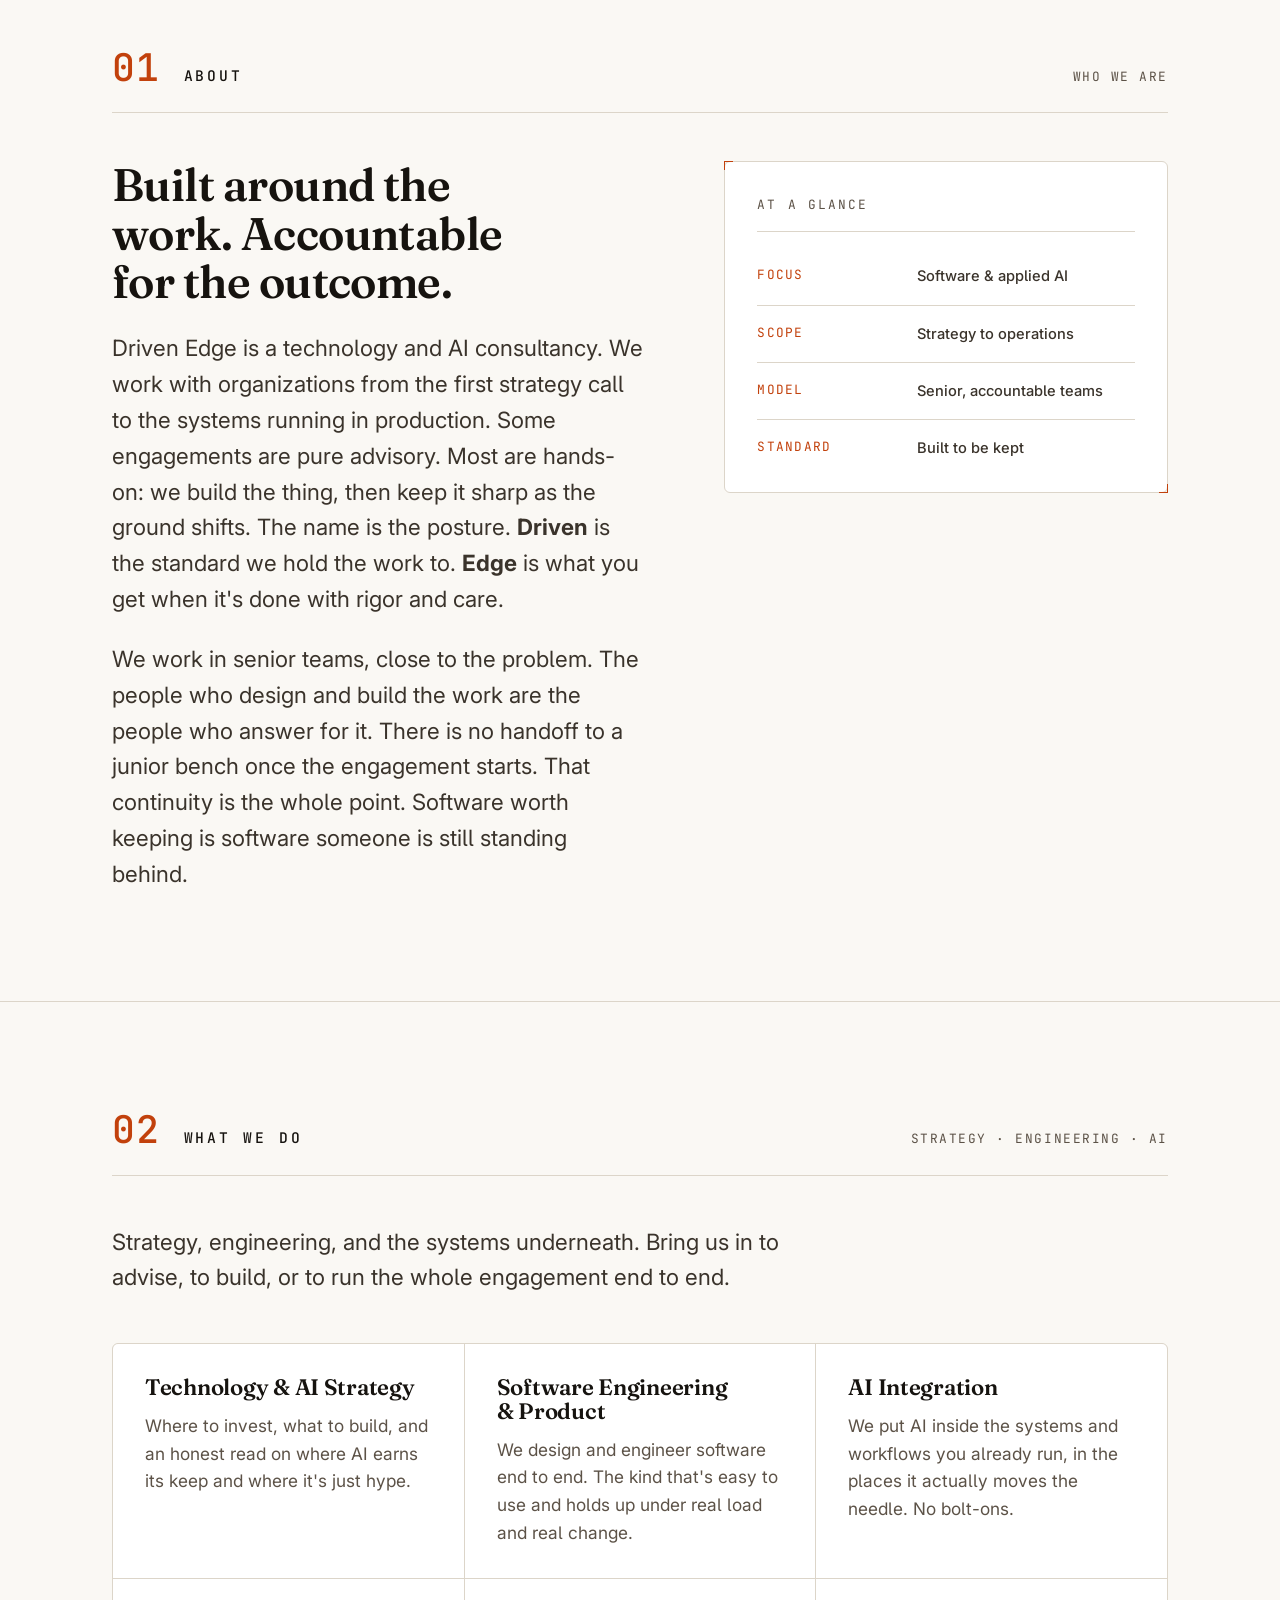
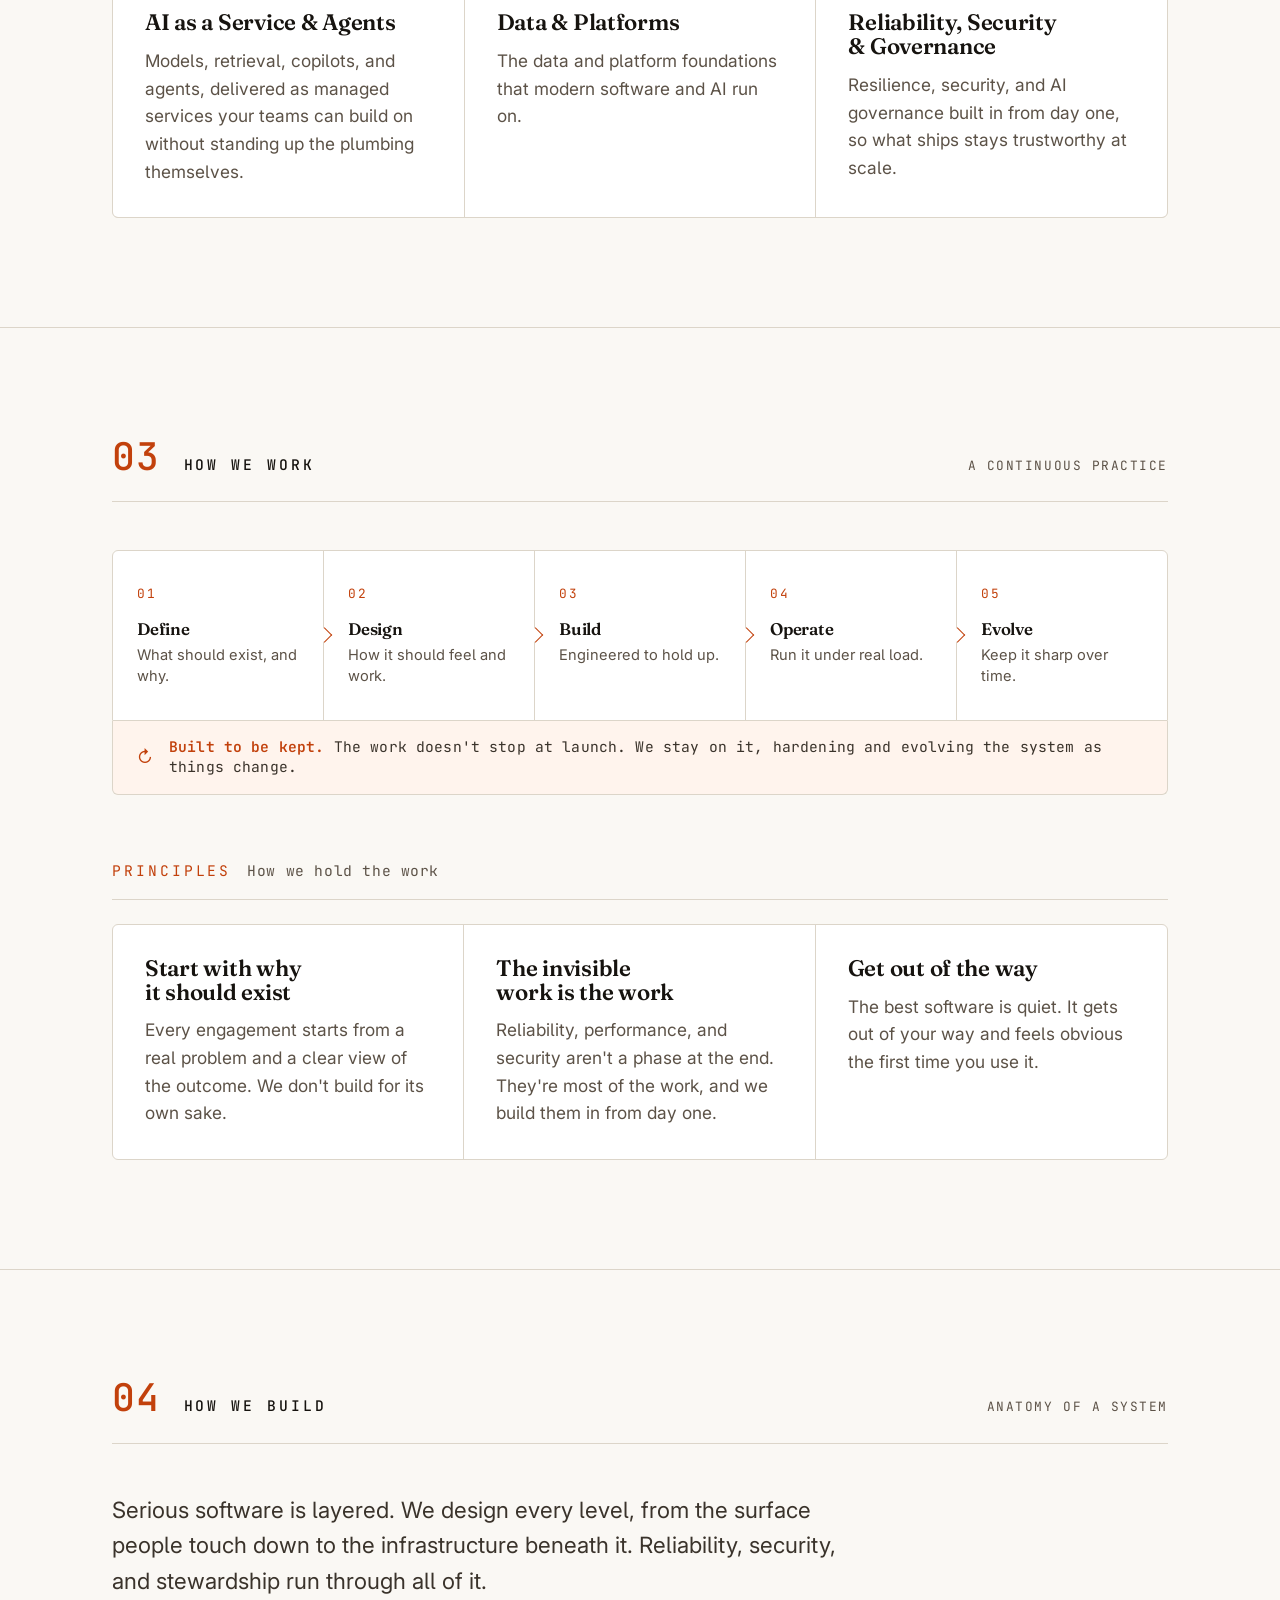
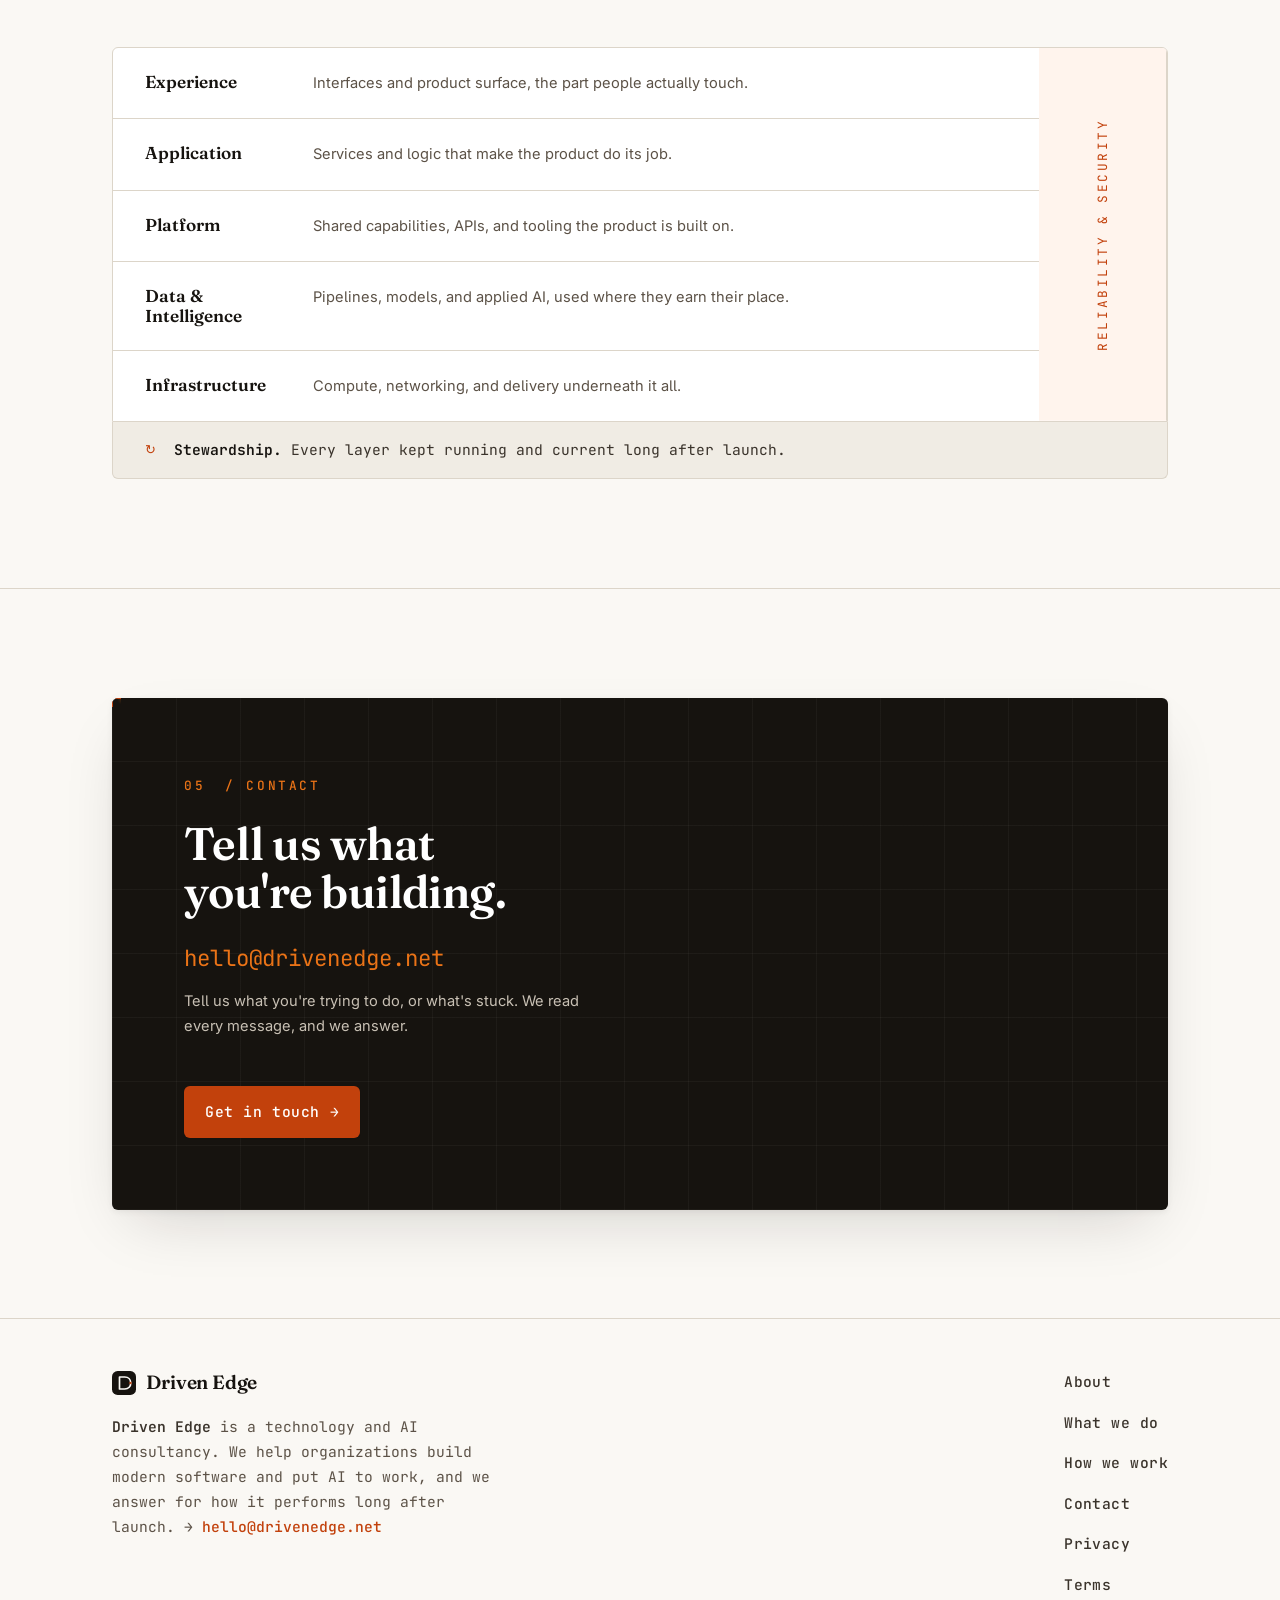
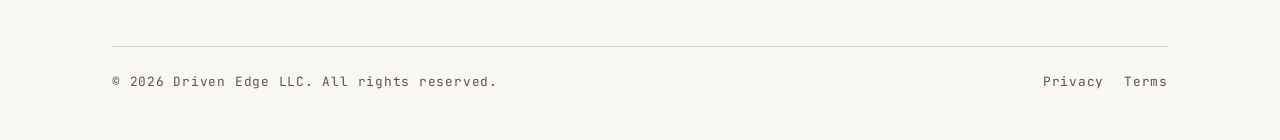
==== commit 13c7d0c2: "Fix duplicate "Driven Edge · Technology & AI Consulting" in the hero The masthead and the hero coord" ====
--- a/site/index.html
+++ b/site/index.html
@@ -120,7 +120,6 @@
     <span class="hero__frame" aria-hidden="true"></span>
     <div class="container hero__content">
       <div class="hero__top">
-        <span class="hero__coord">Driven Edge · Technology &amp; AI Consulting</span>
         <span class="hero__coord">Software, worked to an edge</span>
       </div>
       <div class="ruler" aria-hidden="true"></div>
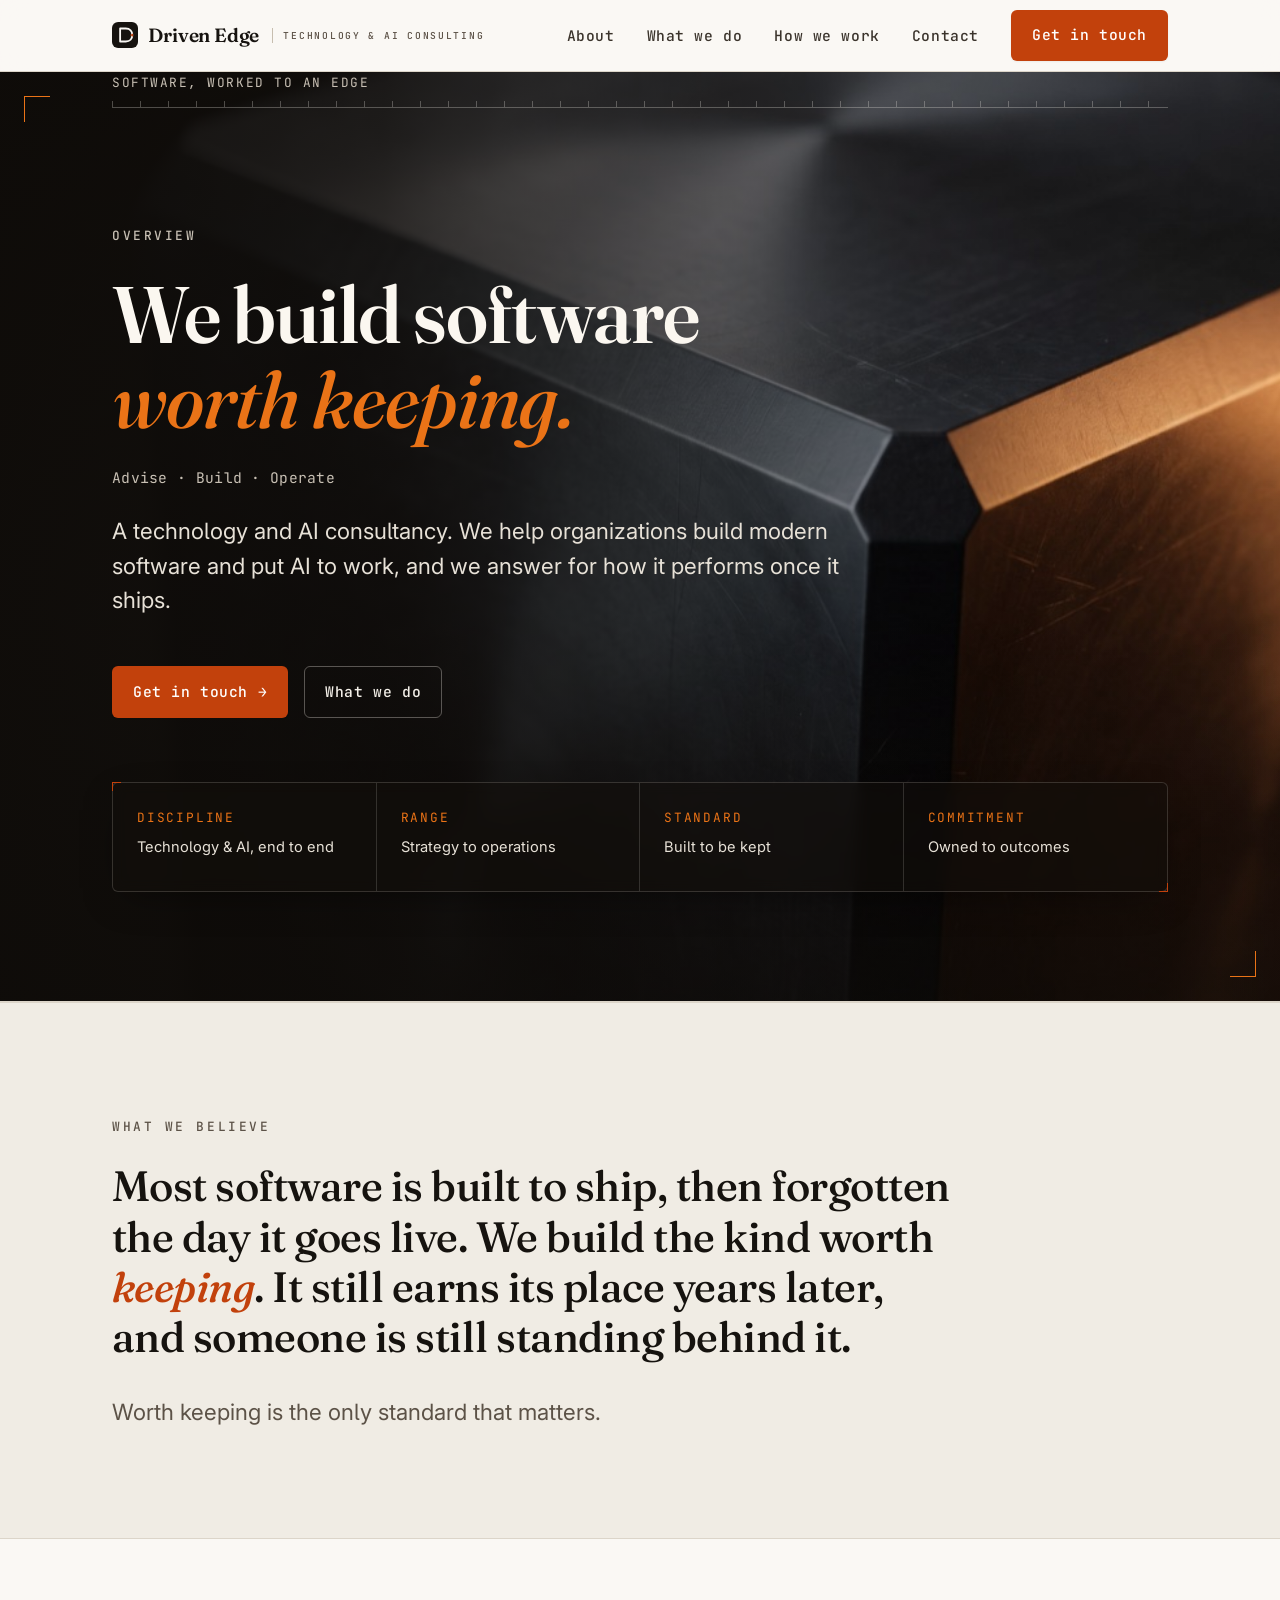
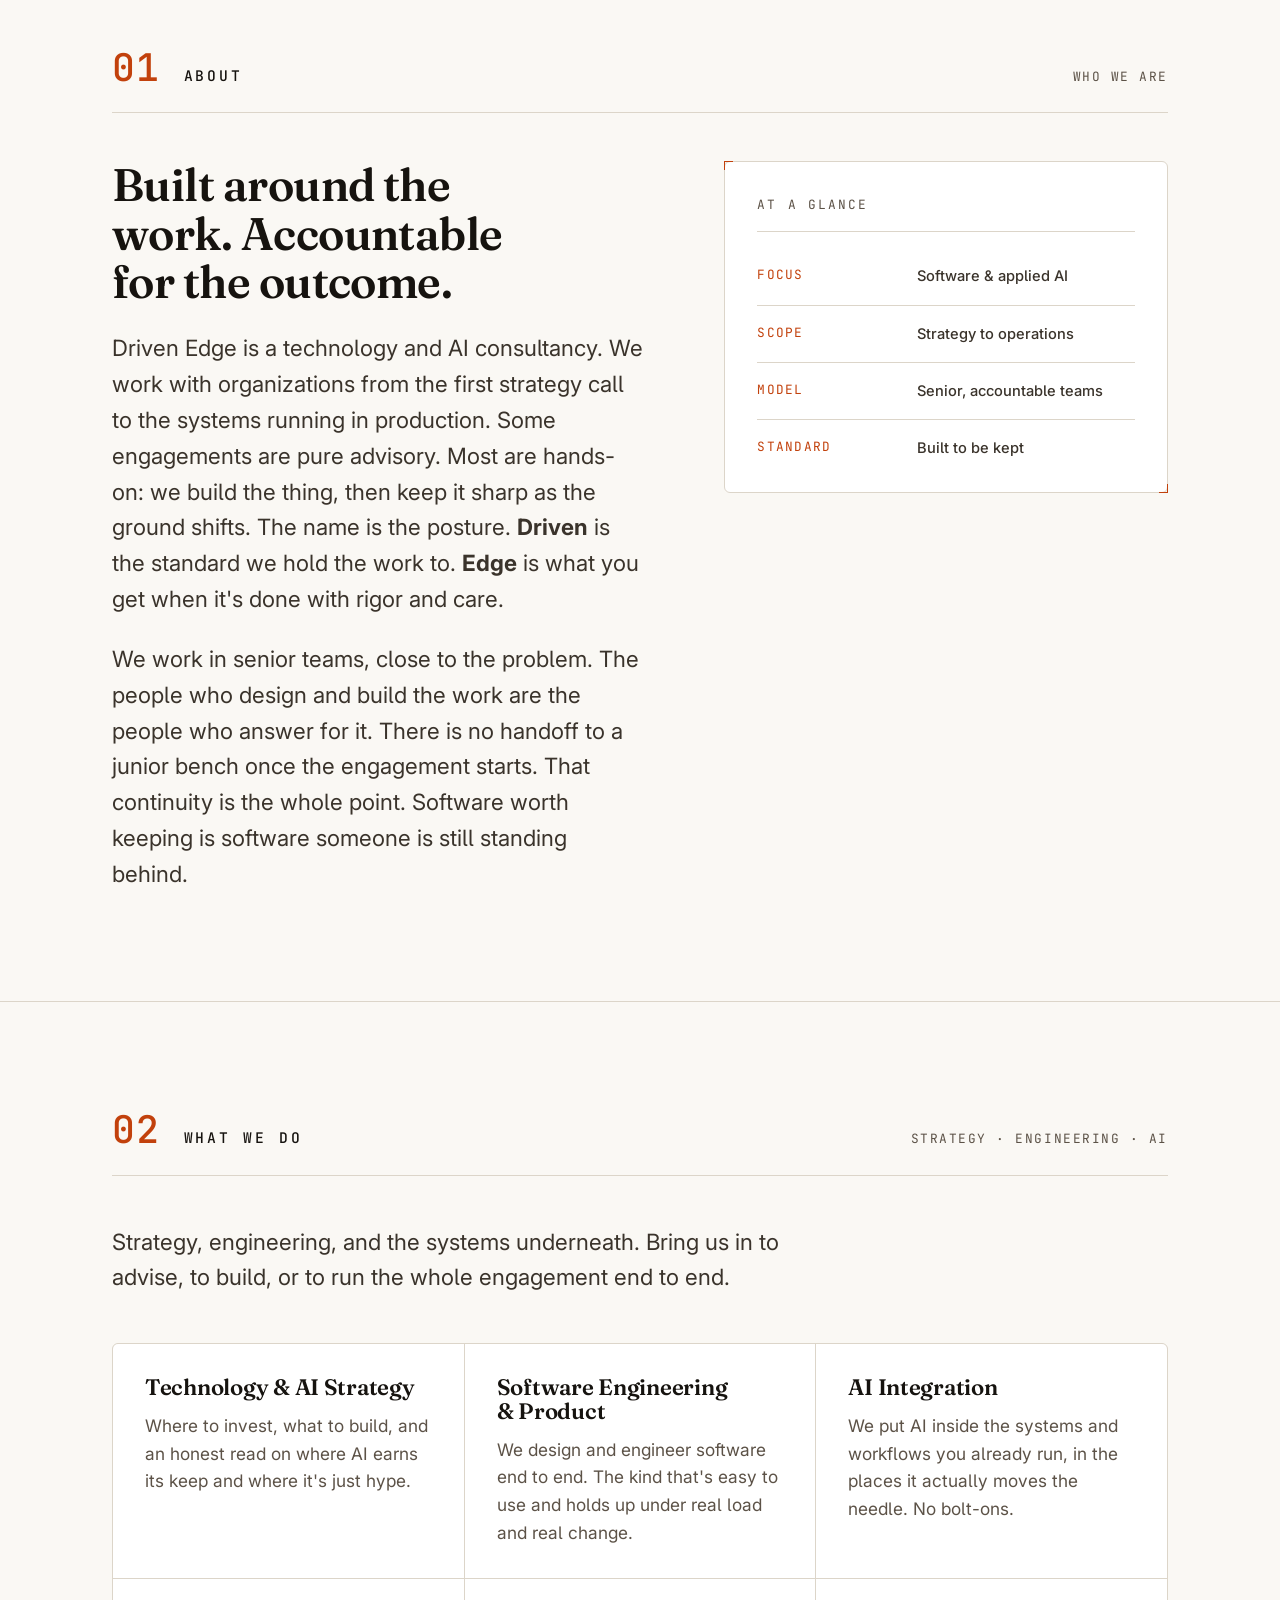
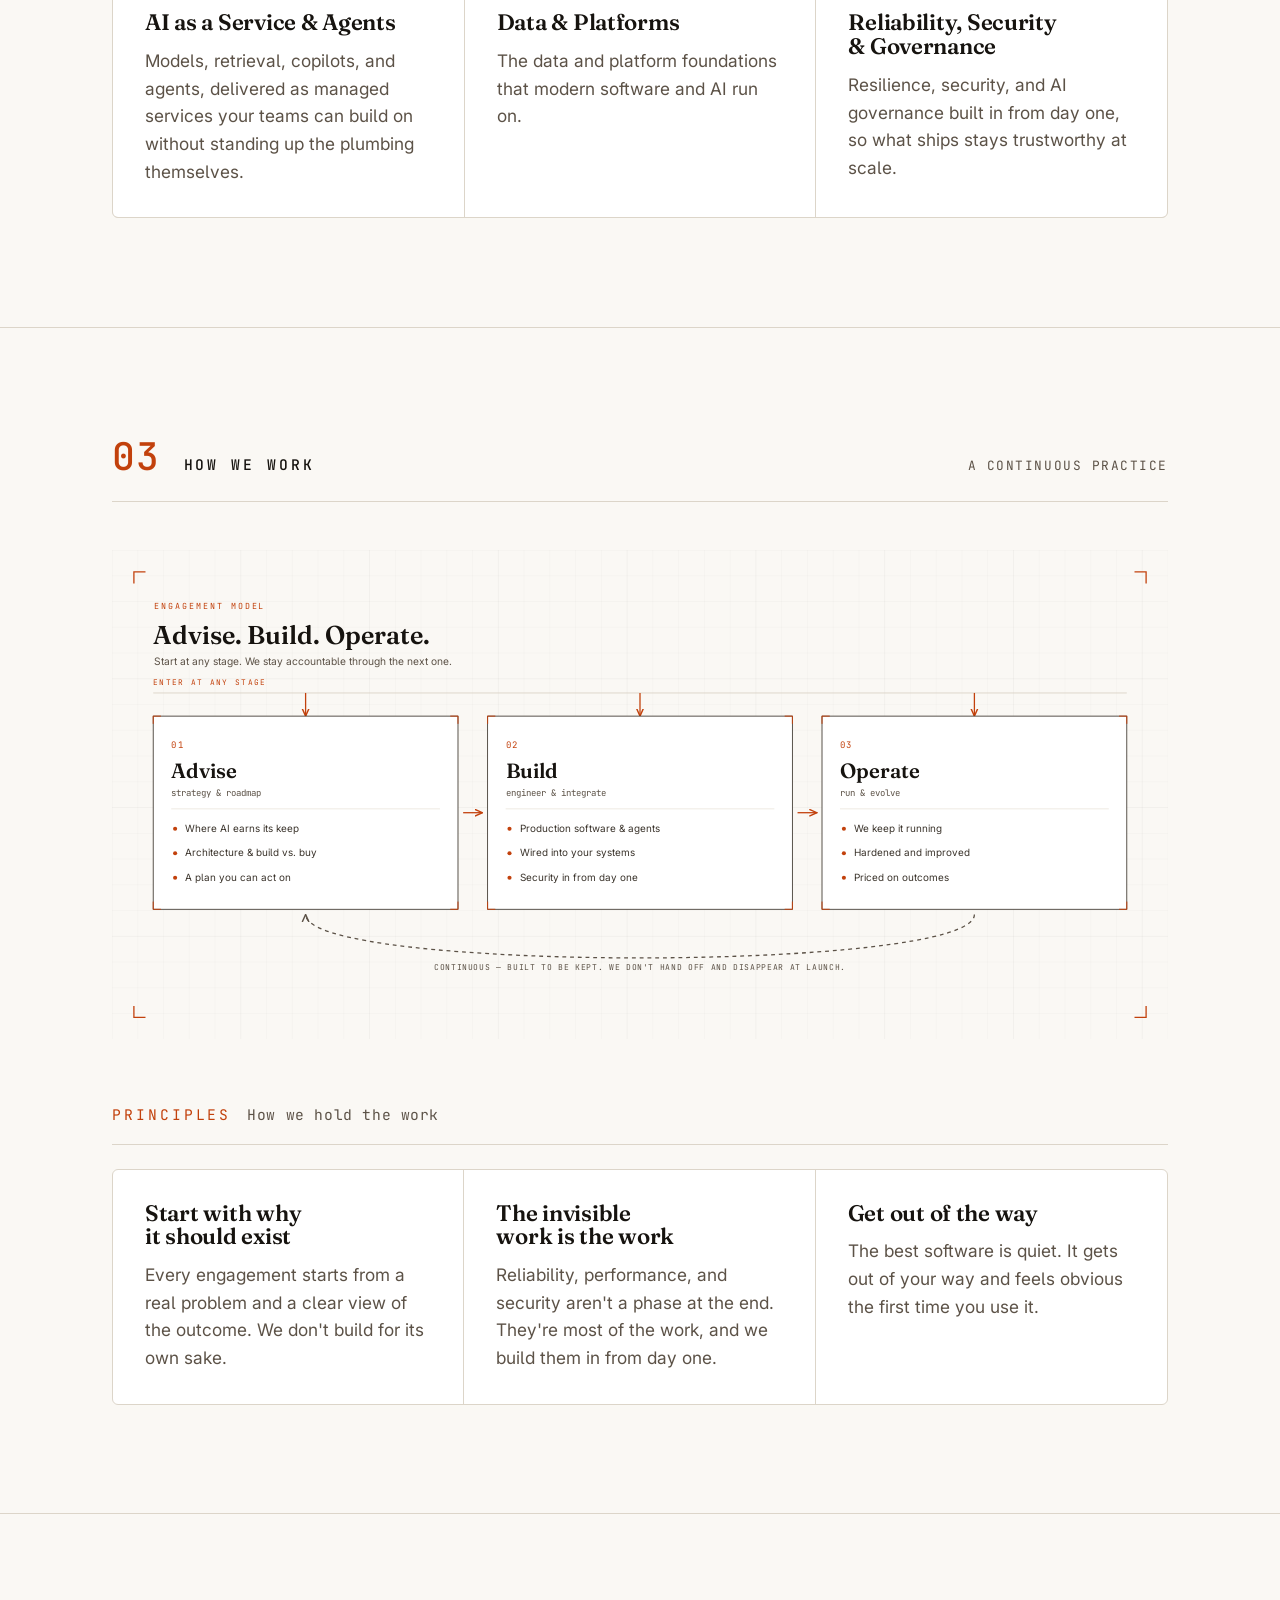
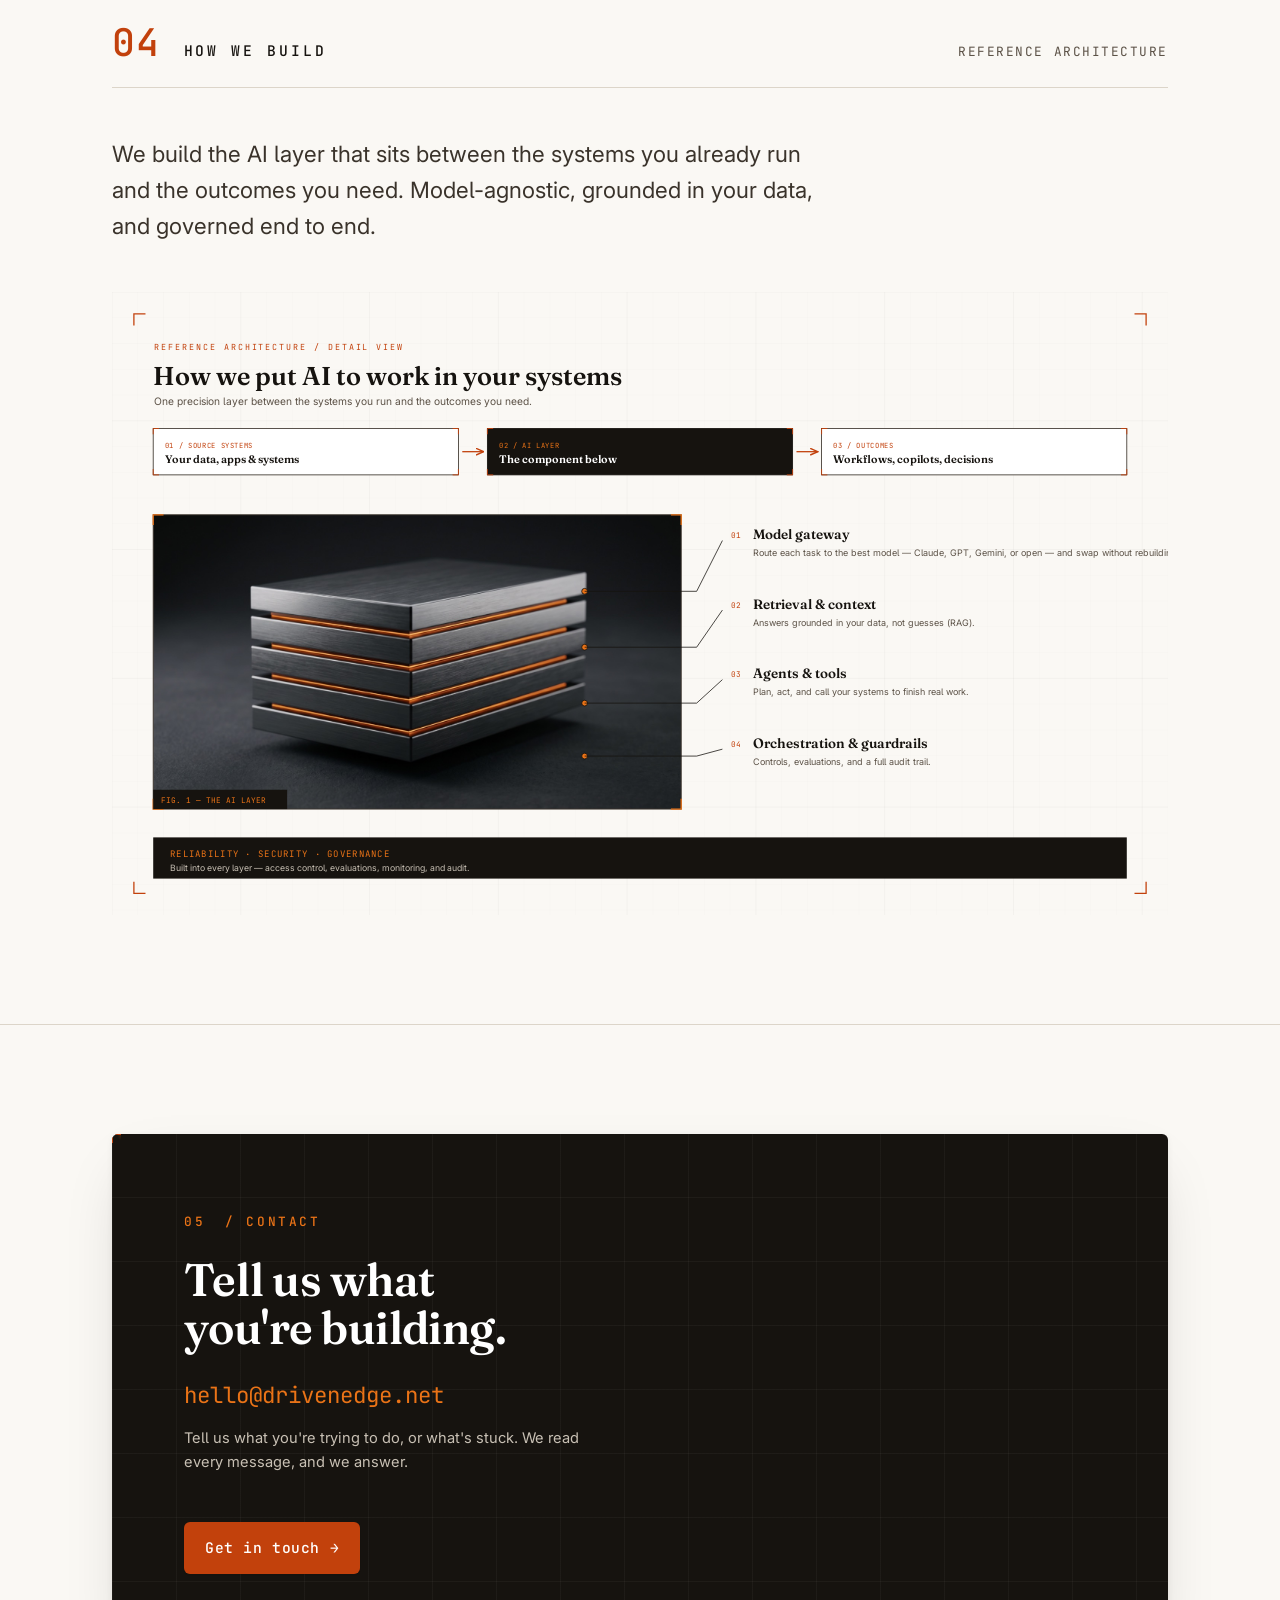
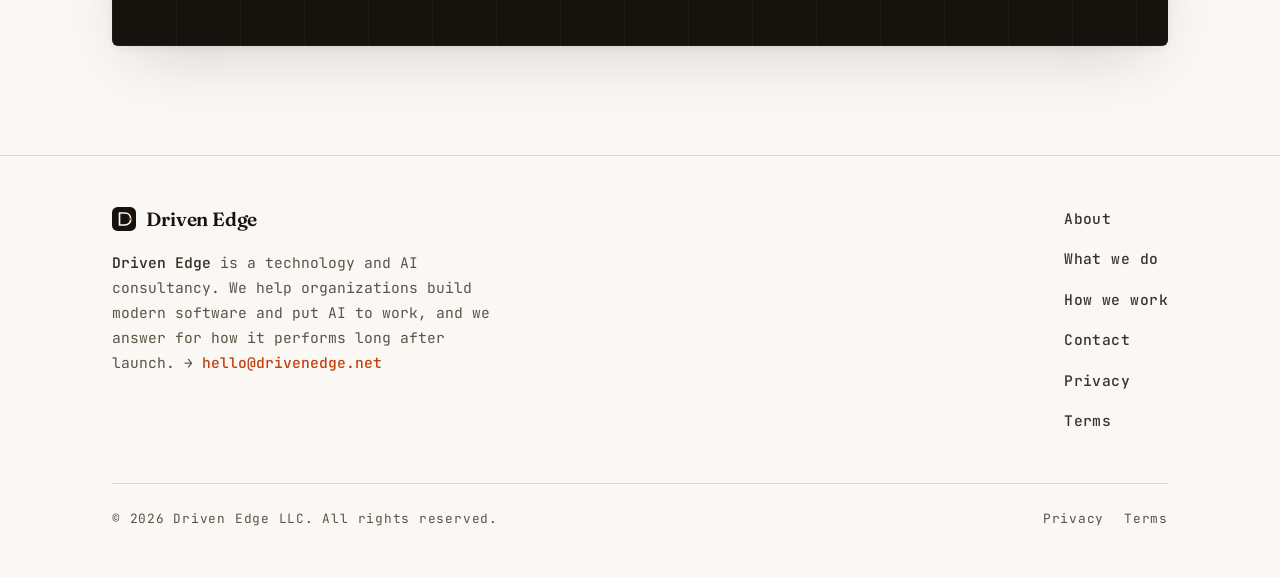
==== commit be99b573: "Replace template diagrams with crafted inline-SVG ones (+ real component image) Both diagrams rebuil" ====
--- a/site/index.html
+++ b/site/index.html
@@ -225,19 +225,9 @@
         <span class="section__meta">A continuous practice</span>
       </div>
 
-      <div class="flow" data-reveal aria-label="How an engagement moves through the software lifecycle and loops back">
-        <div class="flow__track">
-          <div class="flow__stage"><span class="n">01</span><h3>Define</h3><p>What should exist, and why.</p></div>
-          <div class="flow__stage"><span class="n">02</span><h3>Design</h3><p>How it should feel and work.</p></div>
-          <div class="flow__stage"><span class="n">03</span><h3>Build</h3><p>Engineered to hold up.</p></div>
-          <div class="flow__stage"><span class="n">04</span><h3>Operate</h3><p>Run it under real load.</p></div>
-          <div class="flow__stage"><span class="n">05</span><h3>Evolve</h3><p>Keep it sharp over time.</p></div>
-        </div>
-        <div class="flow__loop">
-          <span class="ico" aria-hidden="true">&#8635;</span>
-          <p><strong>Built to be kept.</strong> The work doesn't stop at launch. We stay on it, hardening and evolving the system as things change.</p>
-        </div>
-      </div>
+      <figure class="diagram-fig" data-reveal>
+<svg class="diagram" viewBox="0 0 1640 760" xmlns="http://www.w3.org/2000/svg" role="img" aria-label="Engagement model: Advise, Build, Operate. Start at any stage; a continuous loop keeps the work accountable after launch."><title>Engagement model: Advise, Build, Operate. Start at any stage; a continuous loop keeps the work accountable after launch.</title><defs><marker id="dah" viewBox="0 0 10 10" refX="9" refY="5" markerWidth="6.5" markerHeight="6.5" orient="auto-start-reverse"><path d="M0 1 L9 5 L0 9" fill="none" stroke="#C2410C" stroke-width="1.7"/></marker><marker id="dahg" viewBox="0 0 10 10" refX="9" refY="5" markerWidth="6.5" markerHeight="6.5" orient="auto-start-reverse"><path d="M0 1 L9 5 L0 9" fill="none" stroke="#5C5247" stroke-width="1.7"/></marker></defs><rect width="1640" height="760" fill="#FAF8F4"/><g stroke="#16130F"><line x1="0" y1="0" x2="0" y2="760" stroke-opacity="0.06"/><line x1="40" y1="0" x2="40" y2="760" stroke-opacity="0.03"/><line x1="80" y1="0" x2="80" y2="760" stroke-opacity="0.03"/><line x1="120" y1="0" x2="120" y2="760" stroke-opacity="0.03"/><line x1="160" y1="0" x2="160" y2="760" stroke-opacity="0.03"/><line x1="200" y1="0" x2="200" y2="760" stroke-opacity="0.06"/><line x1="240" y1="0" x2="240" y2="760" stroke-opacity="0.03"/><line x1="280" y1="0" x2="280" y2="760" stroke-opacity="0.03"/><line x1="320" y1="0" x2="320" y2="760" stroke-opacity="0.03"/><line x1="360" y1="0" x2="360" y2="760" stroke-opacity="0.03"/><line x1="400" y1="0" x2="400" y2="760" stroke-opacity="0.06"/><line x1="440" y1="0" x2="440" y2="760" stroke-opacity="0.03"/><line x1="480" y1="0" x2="480" y2="760" stroke-opacity="0.03"/><line x1="520" y1="0" x2="520" y2="760" stroke-opacity="0.03"/><line x1="560" y1="0" x2="560" y2="760" stroke-opacity="0.03"/><line x1="600" y1="0" x2="600" y2="760" stroke-opacity="0.06"/><line x1="640" y1="0" x2="640" y2="760" stroke-opacity="0.03"/><line x1="680" y1="0" x2="680" y2="760" stroke-opacity="0.03"/><line x1="720" y1="0" x2="720" y2="760" stroke-opacity="0.03"/><line x1="760" y1="0" x2="760" y2="760" stroke-opacity="0.03"/><line x1="800" y1="0" x2="800" y2="760" stroke-opacity="0.06"/><line x1="840" y1="0" x2="840" y2="760" stroke-opacity="0.03"/><line x1="880" y1="0" x2="880" y2="760" stroke-opacity="0.03"/><line x1="920" y1="0" x2="920" y2="760" stroke-opacity="0.03"/><line x1="960" y1="0" x2="960" y2="760" stroke-opacity="0.03"/><line x1="1000" y1="0" x2="1000" y2="760" stroke-opacity="0.06"/><line x1="1040" y1="0" x2="1040" y2="760" stroke-opacity="0.03"/><line x1="1080" y1="0" x2="1080" y2="760" stroke-opacity="0.03"/><line x1="1120" y1="0" x2="1120" y2="760" stroke-opacity="0.03"/><line x1="1160" y1="0" x2="1160" y2="760" stroke-opacity="0.03"/><line x1="1200" y1="0" x2="1200" y2="760" stroke-opacity="0.06"/><line x1="1240" y1="0" x2="1240" y2="760" stroke-opacity="0.03"/><line x1="1280" y1="0" x2="1280" y2="760" stroke-opacity="0.03"/><line x1="1320" y1="0" x2="1320" y2="760" stroke-opacity="0.03"/><line x1="1360" y1="0" x2="1360" y2="760" stroke-opacity="0.03"/><line x1="1400" y1="0" x2="1400" y2="760" stroke-opacity="0.06"/><line x1="1440" y1="0" x2="1440" y2="760" stroke-opacity="0.03"/><line x1="1480" y1="0" x2="1480" y2="760" stroke-opacity="0.03"/><line x1="1520" y1="0" x2="1520" y2="760" stroke-opacity="0.03"/><line x1="1560" y1="0" x2="1560" y2="760" stroke-opacity="0.03"/><line x1="1600" y1="0" x2="1600" y2="760" stroke-opacity="0.06"/><line x1="1640" y1="0" x2="1640" y2="760" stroke-opacity="0.03"/><line x1="0" y1="0" x2="1640" y2="0" stroke-opacity="0.06"/><line x1="0" y1="40" x2="1640" y2="40" stroke-opacity="0.03"/><line x1="0" y1="80" x2="1640" y2="80" stroke-opacity="0.03"/><line x1="0" y1="120" x2="1640" y2="120" stroke-opacity="0.03"/><line x1="0" y1="160" x2="1640" y2="160" stroke-opacity="0.03"/><line x1="0" y1="200" x2="1640" y2="200" stroke-opacity="0.06"/><line x1="0" y1="240" x2="1640" y2="240" stroke-opacity="0.03"/><line x1="0" y1="280" x2="1640" y2="280" stroke-opacity="0.03"/><line x1="0" y1="320" x2="1640" y2="320" stroke-opacity="0.03"/><line x1="0" y1="360" x2="1640" y2="360" stroke-opacity="0.03"/><line x1="0" y1="400" x2="1640" y2="400" stroke-opacity="0.06"/><line x1="0" y1="440" x2="1640" y2="440" stroke-opacity="0.03"/><line x1="0" y1="480" x2="1640" y2="480" stroke-opacity="0.03"/><line x1="0" y1="520" x2="1640" y2="520" stroke-opacity="0.03"/><line x1="0" y1="560" x2="1640" y2="560" stroke-opacity="0.03"/><line x1="0" y1="600" x2="1640" y2="600" stroke-opacity="0.06"/><line x1="0" y1="640" x2="1640" y2="640" stroke-opacity="0.03"/><line x1="0" y1="680" x2="1640" y2="680" stroke-opacity="0.03"/><line x1="0" y1="720" x2="1640" y2="720" stroke-opacity="0.03"/><line x1="0" y1="760" x2="1640" y2="760" stroke-opacity="0.03"/></g><path d="M34 52 L34 34 L52 34" stroke="#C2410C" stroke-width="2" fill="none"/><path d="M1588 34 L1606 34 L1606 52" stroke="#C2410C" stroke-width="2" fill="none"/><path d="M1606 708 L1606 726 L1588 726" stroke="#C2410C" stroke-width="2" fill="none"/><path d="M52 726 L34 726 L34 708" stroke="#C2410C" stroke-width="2" fill="none"/><text x="66" y="92" font-family="'JetBrains Mono',ui-monospace,Menlo,monospace" font-size="13" font-weight="400" fill="#C2410C" text-anchor="start" letter-spacing="3">ENGAGEMENT MODEL</text><text x="64" y="146" font-family="'Fraunces',Georgia,serif" font-size="40" font-weight="600" fill="#16130F" text-anchor="start">Advise. Build. Operate.</text><text x="66" y="178" font-family="'Inter',system-ui,sans-serif" font-size="16" font-weight="400" fill="#5C5247" text-anchor="start">Start at any stage. We stay accountable through the next one.</text><line x1="64" y1="222" x2="1576" y2="222" stroke="#D8D1C4" stroke-width="1.3"/><text x="64" y="210" font-family="'JetBrains Mono',ui-monospace,Menlo,monospace" font-size="12" font-weight="400" fill="#C2410C" text-anchor="start" letter-spacing="2">ENTER AT ANY STAGE</text><line x1="300.66666666666663" y1="222" x2="300.66666666666663" y2="258" stroke="#C2410C" stroke-width="2" marker-end="url(#dah)"/><rect x="64" y="258" width="473.3333333333333" height="300" fill="#FFFFFF" stroke="#3A332B" stroke-width="1.3"/><path d="M64 270 L64 258 L76 258" stroke="#C2410C" stroke-width="1.5" fill="none"/><path d="M525.3333333333333 258 L537.3333333333333 258 L537.3333333333333 270" stroke="#C2410C" stroke-width="1.5" fill="none"/><path d="M537.3333333333333 546 L537.3333333333333 558 L525.3333333333333 558" stroke="#C2410C" stroke-width="1.5" fill="none"/><path d="M76 558 L64 558 L64 546" stroke="#C2410C" stroke-width="1.5" fill="none"/><text x="92" y="308" font-family="'JetBrains Mono',ui-monospace,Menlo,monospace" font-size="14" font-weight="400" fill="#C2410C" text-anchor="start" letter-spacing="2">01</text><text x="92" y="354" font-family="'Fraunces',Georgia,serif" font-size="32" font-weight="600" fill="#16130F" text-anchor="start">Advise</text><text x="92" y="382" font-family="'JetBrains Mono',ui-monospace,Menlo,monospace" font-size="14" font-weight="400" fill="#5C5247" text-anchor="start">strategy &amp; roadmap</text><line x1="92" y1="402" x2="509.33333333333326" y2="402" stroke="#E3DDD2"/><circle cx="98" cy="433" r="3.2" fill="#C2410C"/><text x="114" y="438" font-family="'Inter',system-ui,sans-serif" font-size="15.5" font-weight="400" fill="#3A332B" text-anchor="start">Where AI earns its keep</text><circle cx="98" cy="471" r="3.2" fill="#C2410C"/><text x="114" y="476" font-family="'Inter',system-ui,sans-serif" font-size="15.5" font-weight="400" fill="#3A332B" text-anchor="start">Architecture &amp; build vs. buy</text><circle cx="98" cy="509" r="3.2" fill="#C2410C"/><text x="114" y="514" font-family="'Inter',system-ui,sans-serif" font-size="15.5" font-weight="400" fill="#3A332B" text-anchor="start">A plan you can act on</text><line x1="545.3333333333333" y1="408.0" x2="575.3333333333333" y2="408.0" stroke="#C2410C" stroke-width="2" marker-end="url(#dah)"/><line x1="819.9999999999999" y1="222" x2="819.9999999999999" y2="258" stroke="#C2410C" stroke-width="2" marker-end="url(#dah)"/><rect x="583.3333333333333" y="258" width="473.3333333333333" height="300" fill="#FFFFFF" stroke="#3A332B" stroke-width="1.3"/><path d="M583.3333333333333 270 L583.3333333333333 258 L595.3333333333333 258" stroke="#C2410C" stroke-width="1.5" fill="none"/><path d="M1044.6666666666665 258 L1056.6666666666665 258 L1056.6666666666665 270" stroke="#C2410C" stroke-width="1.5" fill="none"/><path d="M1056.6666666666665 546 L1056.6666666666665 558 L1044.6666666666665 558" stroke="#C2410C" stroke-width="1.5" fill="none"/><path d="M595.3333333333333 558 L583.3333333333333 558 L583.3333333333333 546" stroke="#C2410C" stroke-width="1.5" fill="none"/><text x="611.3333333333333" y="308" font-family="'JetBrains Mono',ui-monospace,Menlo,monospace" font-size="14" font-weight="400" fill="#C2410C" text-anchor="start" letter-spacing="2">02</text><text x="611.3333333333333" y="354" font-family="'Fraunces',Georgia,serif" font-size="32" font-weight="600" fill="#16130F" text-anchor="start">Build</text><text x="611.3333333333333" y="382" font-family="'JetBrains Mono',ui-monospace,Menlo,monospace" font-size="14" font-weight="400" fill="#5C5247" text-anchor="start">engineer &amp; integrate</text><line x1="611.3333333333333" y1="402" x2="1028.6666666666665" y2="402" stroke="#E3DDD2"/><circle cx="617.3333333333333" cy="433" r="3.2" fill="#C2410C"/><text x="633.3333333333333" y="438" font-family="'Inter',system-ui,sans-serif" font-size="15.5" font-weight="400" fill="#3A332B" text-anchor="start">Production software &amp; agents</text><circle cx="617.3333333333333" cy="471" r="3.2" fill="#C2410C"/><text x="633.3333333333333" y="476" font-family="'Inter',system-ui,sans-serif" font-size="15.5" font-weight="400" fill="#3A332B" text-anchor="start">Wired into your systems</text><circle cx="617.3333333333333" cy="509" r="3.2" fill="#C2410C"/><text x="633.3333333333333" y="514" font-family="'Inter',system-ui,sans-serif" font-size="15.5" font-weight="400" fill="#3A332B" text-anchor="start">Security in from day one</text><line x1="1064.6666666666665" y1="408.0" x2="1094.6666666666665" y2="408.0" stroke="#C2410C" stroke-width="2" marker-end="url(#dah)"/><line x1="1339.3333333333333" y1="222" x2="1339.3333333333333" y2="258" stroke="#C2410C" stroke-width="2" marker-end="url(#dah)"/><rect x="1102.6666666666665" y="258" width="473.3333333333333" height="300" fill="#FFFFFF" stroke="#3A332B" stroke-width="1.3"/><path d="M1102.6666666666665 270 L1102.6666666666665 258 L1114.6666666666665 258" stroke="#C2410C" stroke-width="1.5" fill="none"/><path d="M1563.9999999999998 258 L1575.9999999999998 258 L1575.9999999999998 270" stroke="#C2410C" stroke-width="1.5" fill="none"/><path d="M1575.9999999999998 546 L1575.9999999999998 558 L1563.9999999999998 558" stroke="#C2410C" stroke-width="1.5" fill="none"/><path d="M1114.6666666666665 558 L1102.6666666666665 558 L1102.6666666666665 546" stroke="#C2410C" stroke-width="1.5" fill="none"/><text x="1130.6666666666665" y="308" font-family="'JetBrains Mono',ui-monospace,Menlo,monospace" font-size="14" font-weight="400" fill="#C2410C" text-anchor="start" letter-spacing="2">03</text><text x="1130.6666666666665" y="354" font-family="'Fraunces',Georgia,serif" font-size="32" font-weight="600" fill="#16130F" text-anchor="start">Operate</text><text x="1130.6666666666665" y="382" font-family="'JetBrains Mono',ui-monospace,Menlo,monospace" font-size="14" font-weight="400" fill="#5C5247" text-anchor="start">run &amp; evolve</text><line x1="1130.6666666666665" y1="402" x2="1547.9999999999998" y2="402" stroke="#E3DDD2"/><circle cx="1136.6666666666665" cy="433" r="3.2" fill="#C2410C"/><text x="1152.6666666666665" y="438" font-family="'Inter',system-ui,sans-serif" font-size="15.5" font-weight="400" fill="#3A332B" text-anchor="start">We keep it running</text><circle cx="1136.6666666666665" cy="471" r="3.2" fill="#C2410C"/><text x="1152.6666666666665" y="476" font-family="'Inter',system-ui,sans-serif" font-size="15.5" font-weight="400" fill="#3A332B" text-anchor="start">Hardened and improved</text><circle cx="1136.6666666666665" cy="509" r="3.2" fill="#C2410C"/><text x="1152.6666666666665" y="514" font-family="'Inter',system-ui,sans-serif" font-size="15.5" font-weight="400" fill="#3A332B" text-anchor="start">Priced on outcomes</text><path d="M 1339.3333333333333 566 C 1339.3333333333333 656, 300.66666666666663 656, 300.66666666666663 566" fill="none" stroke="#5C5247" stroke-width="2" stroke-dasharray="6 6" marker-end="url(#dahg)"/><text x="820.0" y="652" font-family="'JetBrains Mono',ui-monospace,Menlo,monospace" font-size="12.5" font-weight="400" fill="#5C5247" text-anchor="middle" letter-spacing="1">CONTINUOUS — BUILT TO BE KEPT. WE DON'T HAND OFF AND DISAPPEAR AT LAUNCH.</text></svg>
+      </figure>
 
       <p class="flow-label"><span class="n">Principles</span> How we hold the work</p>
 
@@ -264,24 +254,13 @@
       <div class="section__bar" data-reveal>
         <span class="section__no">04</span>
         <span class="section__label" id="build-title">How we build</span>
-        <span class="section__meta">Anatomy of a system</span>
-      </div>
-      <p class="cap-intro" data-reveal>Serious software is layered. We design every level, from the surface people touch down to the infrastructure beneath it. Reliability, security, and stewardship run through all of it.</p>
-
-      <div class="stack" data-reveal aria-label="The layers of a system, with reliability and security spanning every layer">
-        <div class="stack__main">
-          <div class="layer"><span class="layer__name">Experience</span><span class="layer__desc">Interfaces and product surface, the part people actually touch.</span></div>
-          <div class="layer"><span class="layer__name">Application</span><span class="layer__desc">Services and logic that make the product do its job.</span></div>
-          <div class="layer"><span class="layer__name">Platform</span><span class="layer__desc">Shared capabilities, APIs, and tooling the product is built on.</span></div>
-          <div class="layer"><span class="layer__name">Data &amp; Intelligence</span><span class="layer__desc">Pipelines, models, and applied AI, used where they earn their place.</span></div>
-          <div class="layer"><span class="layer__name">Infrastructure</span><span class="layer__desc">Compute, networking, and delivery underneath it all.</span></div>
-        </div>
-        <div class="stack__rail"><span class="rl">Reliability &amp; Security</span></div>
-      </div>
-      <div class="stack__base" data-reveal>
-        <span class="n" aria-hidden="true">&#8635;</span>
-        <p><strong>Stewardship.</strong> Every layer kept running and current long after launch.</p>
-      </div>
+        <span class="section__meta">Reference architecture</span>
+      </div>
+      <p class="cap-intro" data-reveal>We build the AI layer that sits between the systems you already run and the outcomes you need. Model-agnostic, grounded in your data, and governed end to end.</p>
+
+      <figure class="diagram-fig" data-reveal>
+<svg class="diagram" viewBox="0 0 1640 968" xmlns="http://www.w3.org/2000/svg" role="img" aria-label="Reference architecture: your systems feed a model-agnostic AI layer — model gateway, retrieval and context, agents and tools, and orchestration with guardrails — which delivers automated workflows, copilots and decisions. Security and governance span every layer."><title>How we put AI to work in your systems</title><defs><marker id="fah" viewBox="0 0 10 10" refX="9" refY="5" markerWidth="6.5" markerHeight="6.5" orient="auto-start-reverse"><path d="M0 1 L9 5 L0 9" fill="none" stroke="#C2410C" stroke-width="1.7"/></marker></defs><rect width="1640" height="968" fill="#FAF8F4"/><g stroke="#16130F"><line x1="0" y1="0" x2="0" y2="968" stroke-opacity="0.05"/><line x1="40" y1="0" x2="40" y2="968" stroke-opacity="0.025"/><line x1="80" y1="0" x2="80" y2="968" stroke-opacity="0.025"/><line x1="120" y1="0" x2="120" y2="968" stroke-opacity="0.025"/><line x1="160" y1="0" x2="160" y2="968" stroke-opacity="0.025"/><line x1="200" y1="0" x2="200" y2="968" stroke-opacity="0.05"/><line x1="240" y1="0" x2="240" y2="968" stroke-opacity="0.025"/><line x1="280" y1="0" x2="280" y2="968" stroke-opacity="0.025"/><line x1="320" y1="0" x2="320" y2="968" stroke-opacity="0.025"/><line x1="360" y1="0" x2="360" y2="968" stroke-opacity="0.025"/><line x1="400" y1="0" x2="400" y2="968" stroke-opacity="0.05"/><line x1="440" y1="0" x2="440" y2="968" stroke-opacity="0.025"/><line x1="480" y1="0" x2="480" y2="968" stroke-opacity="0.025"/><line x1="520" y1="0" x2="520" y2="968" stroke-opacity="0.025"/><line x1="560" y1="0" x2="560" y2="968" stroke-opacity="0.025"/><line x1="600" y1="0" x2="600" y2="968" stroke-opacity="0.05"/><line x1="640" y1="0" x2="640" y2="968" stroke-opacity="0.025"/><line x1="680" y1="0" x2="680" y2="968" stroke-opacity="0.025"/><line x1="720" y1="0" x2="720" y2="968" stroke-opacity="0.025"/><line x1="760" y1="0" x2="760" y2="968" stroke-opacity="0.025"/><line x1="800" y1="0" x2="800" y2="968" stroke-opacity="0.05"/><line x1="840" y1="0" x2="840" y2="968" stroke-opacity="0.025"/><line x1="880" y1="0" x2="880" y2="968" stroke-opacity="0.025"/><line x1="920" y1="0" x2="920" y2="968" stroke-opacity="0.025"/><line x1="960" y1="0" x2="960" y2="968" stroke-opacity="0.025"/><line x1="1000" y1="0" x2="1000" y2="968" stroke-opacity="0.05"/><line x1="1040" y1="0" x2="1040" y2="968" stroke-opacity="0.025"/><line x1="1080" y1="0" x2="1080" y2="968" stroke-opacity="0.025"/><line x1="1120" y1="0" x2="1120" y2="968" stroke-opacity="0.025"/><line x1="1160" y1="0" x2="1160" y2="968" stroke-opacity="0.025"/><line x1="1200" y1="0" x2="1200" y2="968" stroke-opacity="0.05"/><line x1="1240" y1="0" x2="1240" y2="968" stroke-opacity="0.025"/><line x1="1280" y1="0" x2="1280" y2="968" stroke-opacity="0.025"/><line x1="1320" y1="0" x2="1320" y2="968" stroke-opacity="0.025"/><line x1="1360" y1="0" x2="1360" y2="968" stroke-opacity="0.025"/><line x1="1400" y1="0" x2="1400" y2="968" stroke-opacity="0.05"/><line x1="1440" y1="0" x2="1440" y2="968" stroke-opacity="0.025"/><line x1="1480" y1="0" x2="1480" y2="968" stroke-opacity="0.025"/><line x1="1520" y1="0" x2="1520" y2="968" stroke-opacity="0.025"/><line x1="1560" y1="0" x2="1560" y2="968" stroke-opacity="0.025"/><line x1="1600" y1="0" x2="1600" y2="968" stroke-opacity="0.05"/><line x1="1640" y1="0" x2="1640" y2="968" stroke-opacity="0.025"/><line x1="0" y1="0" x2="1640" y2="0" stroke-opacity="0.05"/><line x1="0" y1="40" x2="1640" y2="40" stroke-opacity="0.025"/><line x1="0" y1="80" x2="1640" y2="80" stroke-opacity="0.025"/><line x1="0" y1="120" x2="1640" y2="120" stroke-opacity="0.025"/><line x1="0" y1="160" x2="1640" y2="160" stroke-opacity="0.025"/><line x1="0" y1="200" x2="1640" y2="200" stroke-opacity="0.05"/><line x1="0" y1="240" x2="1640" y2="240" stroke-opacity="0.025"/><line x1="0" y1="280" x2="1640" y2="280" stroke-opacity="0.025"/><line x1="0" y1="320" x2="1640" y2="320" stroke-opacity="0.025"/><line x1="0" y1="360" x2="1640" y2="360" stroke-opacity="0.025"/><line x1="0" y1="400" x2="1640" y2="400" stroke-opacity="0.05"/><line x1="0" y1="440" x2="1640" y2="440" stroke-opacity="0.025"/><line x1="0" y1="480" x2="1640" y2="480" stroke-opacity="0.025"/><line x1="0" y1="520" x2="1640" y2="520" stroke-opacity="0.025"/><line x1="0" y1="560" x2="1640" y2="560" stroke-opacity="0.025"/><line x1="0" y1="600" x2="1640" y2="600" stroke-opacity="0.05"/><line x1="0" y1="640" x2="1640" y2="640" stroke-opacity="0.025"/><line x1="0" y1="680" x2="1640" y2="680" stroke-opacity="0.025"/><line x1="0" y1="720" x2="1640" y2="720" stroke-opacity="0.025"/><line x1="0" y1="760" x2="1640" y2="760" stroke-opacity="0.025"/><line x1="0" y1="800" x2="1640" y2="800" stroke-opacity="0.05"/><line x1="0" y1="840" x2="1640" y2="840" stroke-opacity="0.025"/><line x1="0" y1="880" x2="1640" y2="880" stroke-opacity="0.025"/><line x1="0" y1="920" x2="1640" y2="920" stroke-opacity="0.025"/><line x1="0" y1="960" x2="1640" y2="960" stroke-opacity="0.025"/></g><path d="M34 52 L34 34 L52 34" stroke="#C2410C" stroke-width="2" fill="none"/><path d="M1588 34 L1606 34 L1606 52" stroke="#C2410C" stroke-width="2" fill="none"/><path d="M1606 916 L1606 934 L1588 934" stroke="#C2410C" stroke-width="2" fill="none"/><path d="M52 934 L34 934 L34 916" stroke="#C2410C" stroke-width="2" fill="none"/><text x="66" y="90" font-family="'JetBrains Mono',ui-monospace,Menlo,monospace" font-size="13" font-weight="400" fill="#C2410C" text-anchor="start" letter-spacing="3">REFERENCE ARCHITECTURE  /  DETAIL VIEW</text><text x="64" y="144" font-family="'Fraunces',Georgia,serif" font-size="40" font-weight="600" fill="#16130F" text-anchor="start">How we put AI to work in your systems</text><text x="66" y="176" font-family="'Inter',system-ui,sans-serif" font-size="16" font-weight="400" fill="#5C5247" text-anchor="start">One precision layer between the systems you run and the outcomes you need.</text><rect x="64" y="212" width="474" height="72" fill="#FFFFFF" stroke="#3A332B" stroke-width="1.3"/><path d="M64 221 L64 212 L73 212" stroke="#C2410C" stroke-width="1.4" fill="none"/><path d="M529 212 L538 212 L538 221" stroke="#C2410C" stroke-width="1.4" fill="none"/><path d="M538 275 L538 284 L529 284" stroke="#C2410C" stroke-width="1.4" fill="none"/><path d="M73 284 L64 284 L64 275" stroke="#C2410C" stroke-width="1.4" fill="none"/><text x="82" y="242" font-family="'JetBrains Mono',ui-monospace,Menlo,monospace" font-size="11" font-weight="400" fill="#C2410C" text-anchor="start" letter-spacing="1">01 / SOURCE SYSTEMS</text><text x="82" y="266" font-family="'Fraunces',Georgia,serif" font-size="17" font-weight="600" fill="#16130F" text-anchor="start">Your data, apps &amp; systems</text><rect x="583" y="212" width="474" height="72" fill="#16130F" stroke="#16130F" stroke-width="1.3"/><path d="M583 221 L583 212 L592 212" stroke="#C2410C" stroke-width="1.4" fill="none"/><path d="M1048 212 L1057 212 L1057 221" stroke="#C2410C" stroke-width="1.4" fill="none"/><path d="M1057 275 L1057 284 L1048 284" stroke="#C2410C" stroke-width="1.4" fill="none"/><path d="M592 284 L583 284 L583 275" stroke="#C2410C" stroke-width="1.4" fill="none"/><text x="601" y="242" font-family="'JetBrains Mono',ui-monospace,Menlo,monospace" font-size="11" font-weight="400" fill="#EA7317" text-anchor="start" letter-spacing="1">02 / AI LAYER</text><text x="601" y="266" font-family="'Fraunces',Georgia,serif" font-size="17" font-weight="600" fill="#FFFFFF" text-anchor="start">The component below</text><rect x="1102" y="212" width="474" height="72" fill="#FFFFFF" stroke="#3A332B" stroke-width="1.3"/><path d="M1102 221 L1102 212 L1111 212" stroke="#C2410C" stroke-width="1.4" fill="none"/><path d="M1567 212 L1576 212 L1576 221" stroke="#C2410C" stroke-width="1.4" fill="none"/><path d="M1576 275 L1576 284 L1567 284" stroke="#C2410C" stroke-width="1.4" fill="none"/><path d="M1111 284 L1102 284 L1102 275" stroke="#C2410C" stroke-width="1.4" fill="none"/><text x="1120" y="242" font-family="'JetBrains Mono',ui-monospace,Menlo,monospace" font-size="11" font-weight="400" fill="#C2410C" text-anchor="start" letter-spacing="1">03 / OUTCOMES</text><text x="1120" y="266" font-family="'Fraunces',Georgia,serif" font-size="17" font-weight="600" fill="#16130F" text-anchor="start">Workflows, copilots, decisions</text><line x1="544" y1="248.0" x2="577" y2="248.0" stroke="#C2410C" stroke-width="2" marker-end="url(#fah)"/><line x1="1063" y1="248.0" x2="1096" y2="248.0" stroke="#C2410C" stroke-width="2" marker-end="url(#fah)"/><image x="64" y="346" width="820" height="457" href="assets/img/ai-layer.jpg" preserveAspectRatio="xMidYMid slice"/><rect x="64" y="346" width="820" height="457" fill="none" stroke="#3A332B" stroke-width="1.4"/><path d="M64 362 L64 346 L80 346" stroke="#EA7317" stroke-width="2" fill="none"/><path d="M868 346 L884 346 L884 362" stroke="#EA7317" stroke-width="2" fill="none"/><path d="M884 787 L884 803 L868 803" stroke="#EA7317" stroke-width="2" fill="none"/><path d="M80 803 L64 803 L64 787" stroke="#EA7317" stroke-width="2" fill="none"/><rect x="64" y="773" width="208" height="30" fill="#16130F"/><text x="76" y="793" font-family="'JetBrains Mono',ui-monospace,Menlo,monospace" font-size="12" font-weight="400" fill="#EA7317" text-anchor="start">FIG. 1 — THE AI LAYER</text><circle cx="734" cy="464.82" r="4.5" fill="#EA7317" stroke="#16130F" stroke-width="1.3"/><path d="M734 464.82 L908 464.82 L948 386" stroke="#16130F" stroke-width="1.2" fill="none"/><text x="962" y="382" font-family="'JetBrains Mono',ui-monospace,Menlo,monospace" font-size="12" font-weight="400" fill="#C2410C" text-anchor="start">01</text><text x="996" y="384" font-family="'Fraunces',Georgia,serif" font-size="21" font-weight="600" fill="#16130F" text-anchor="start">Model gateway</text><text x="996" y="410" font-family="'Inter',system-ui,sans-serif" font-size="14" font-weight="400" fill="#5C5247" text-anchor="start">Route each task to the best model — Claude, GPT, Gemini, or open — and swap without rebuilding.</text><circle cx="734" cy="551.65" r="4.5" fill="#EA7317" stroke="#16130F" stroke-width="1.3"/><path d="M734 551.65 L908 551.65 L948 494" stroke="#16130F" stroke-width="1.2" fill="none"/><text x="962" y="490" font-family="'JetBrains Mono',ui-monospace,Menlo,monospace" font-size="12" font-weight="400" fill="#C2410C" text-anchor="start">02</text><text x="996" y="492" font-family="'Fraunces',Georgia,serif" font-size="21" font-weight="600" fill="#16130F" text-anchor="start">Retrieval &amp; context</text><text x="996" y="518" font-family="'Inter',system-ui,sans-serif" font-size="14" font-weight="400" fill="#5C5247" text-anchor="start">Answers grounded in your data, not guesses (RAG).</text><circle cx="734" cy="638.48" r="4.5" fill="#EA7317" stroke="#16130F" stroke-width="1.3"/><path d="M734 638.48 L908 638.48 L948 602" stroke="#16130F" stroke-width="1.2" fill="none"/><text x="962" y="598" font-family="'JetBrains Mono',ui-monospace,Menlo,monospace" font-size="12" font-weight="400" fill="#C2410C" text-anchor="start">03</text><text x="996" y="600" font-family="'Fraunces',Georgia,serif" font-size="21" font-weight="600" fill="#16130F" text-anchor="start">Agents &amp; tools</text><text x="996" y="626" font-family="'Inter',system-ui,sans-serif" font-size="14" font-weight="400" fill="#5C5247" text-anchor="start">Plan, act, and call your systems to finish real work.</text><circle cx="734" cy="720.74" r="4.5" fill="#EA7317" stroke="#16130F" stroke-width="1.3"/><path d="M734 720.74 L908 720.74 L948 710" stroke="#16130F" stroke-width="1.2" fill="none"/><text x="962" y="706" font-family="'JetBrains Mono',ui-monospace,Menlo,monospace" font-size="12" font-weight="400" fill="#C2410C" text-anchor="start">04</text><text x="996" y="708" font-family="'Fraunces',Georgia,serif" font-size="21" font-weight="600" fill="#16130F" text-anchor="start">Orchestration &amp; guardrails</text><text x="996" y="734" font-family="'Inter',system-ui,sans-serif" font-size="14" font-weight="400" fill="#5C5247" text-anchor="start">Controls, evaluations, and a full audit trail.</text><rect x="64" y="847" width="1512" height="64" fill="#16130F"/><text x="90" y="877" font-family="'JetBrains Mono',ui-monospace,Menlo,monospace" font-size="14" font-weight="400" fill="#EA7317" text-anchor="start" letter-spacing="2">RELIABILITY · SECURITY · GOVERNANCE</text><text x="90" y="899" font-family="'Inter',system-ui,sans-serif" font-size="13.5" font-weight="400" fill="#C8C0B4" text-anchor="start">Built into every layer — access control, evaluations, monitoring, and audit.</text></svg>
+      </figure>
     </div>
   </section>
 
--- a/site/assets/styles.css
+++ b/site/assets/styles.css
@@ -748,6 +748,18 @@
 }
 
 /* =========================================================================
+   DIAGRAMS — inline SVG figures (reference architecture + engagement model)
+   Scale to container width; horizontal-scroll on small screens so labels
+   stay legible rather than shrinking to nothing.
+   ========================================================================= */
+.diagram-fig{ margin:var(--s6) 0 0; }
+.diagram{ width:100%; height:auto; display:block; }
+@media (max-width:768px){
+  .diagram-fig{ overflow-x:auto; -webkit-overflow-scrolling:touch; border:1px solid var(--rule); border-radius:var(--r-sm); }
+  .diagram{ min-width:700px; }
+}
+
+/* =========================================================================
    POINT-OF-VIEW band — a confident belief statement
    ========================================================================= */
 .pov{
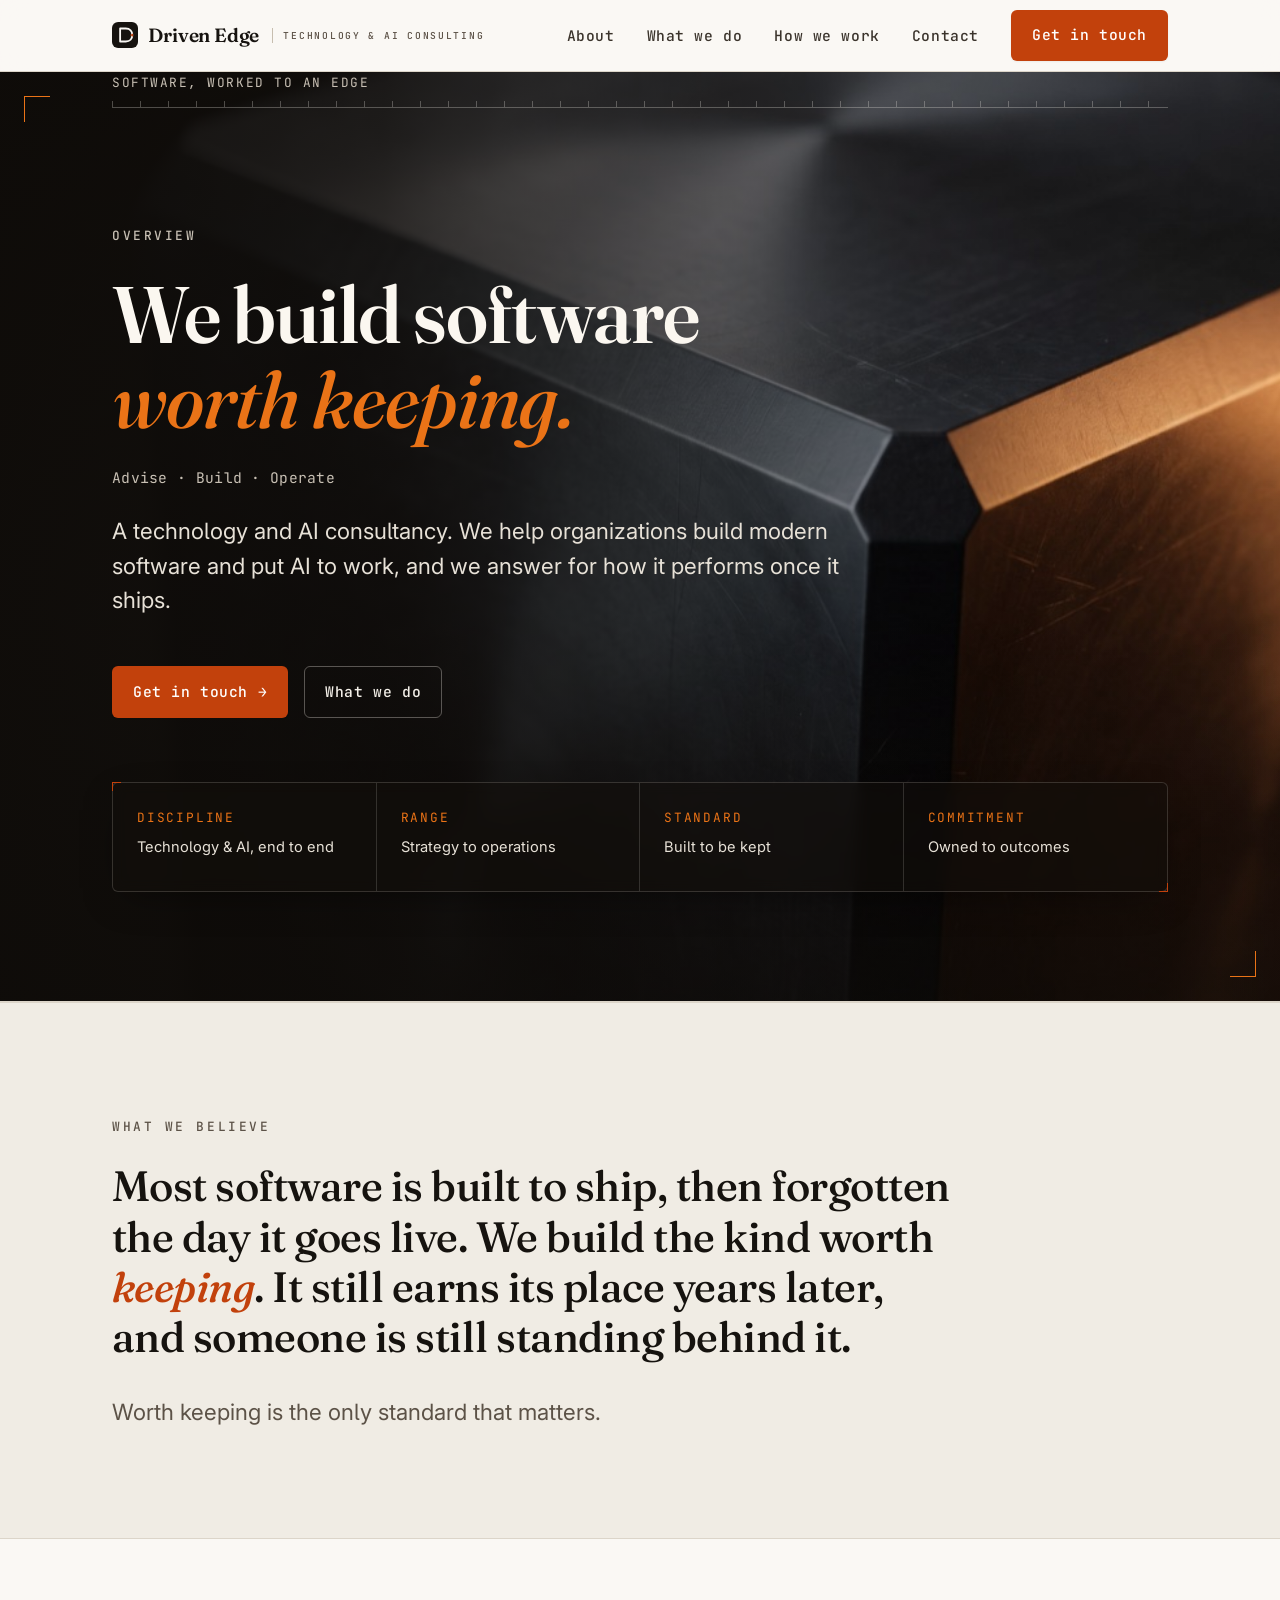
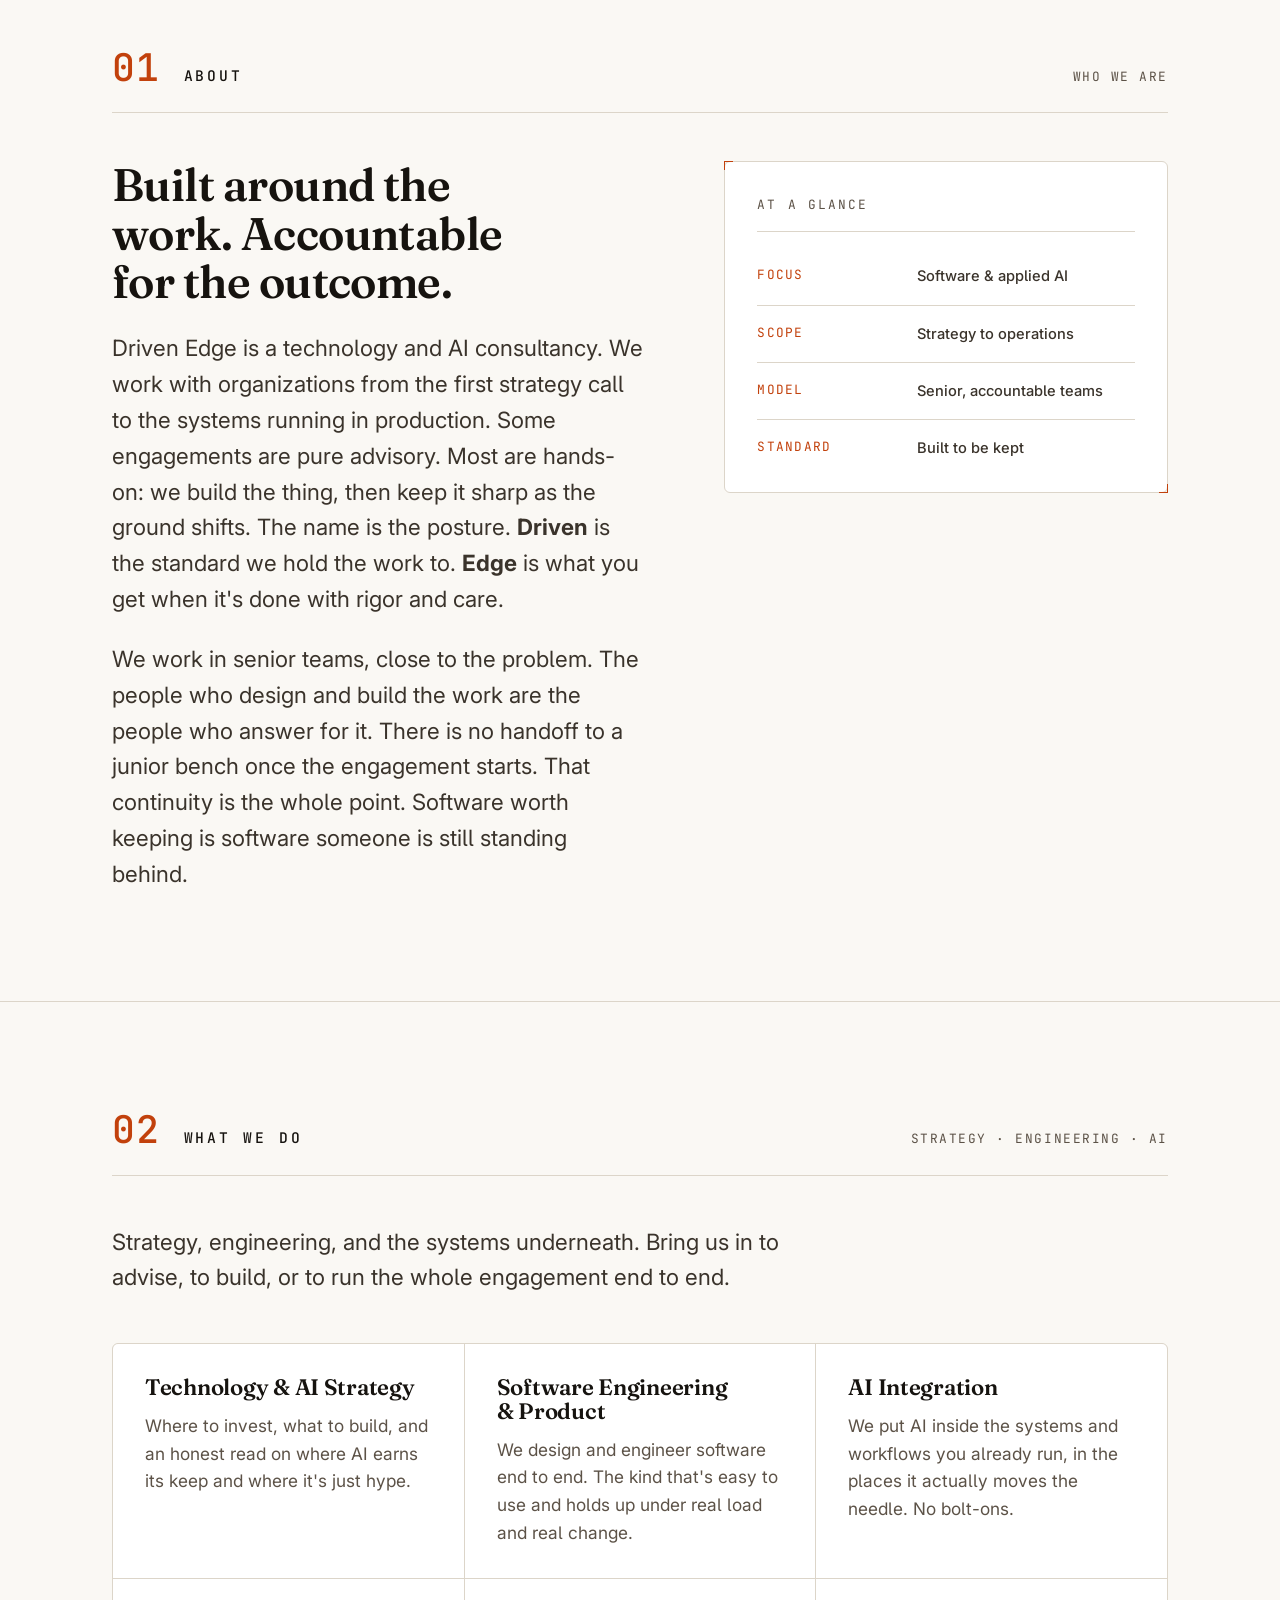
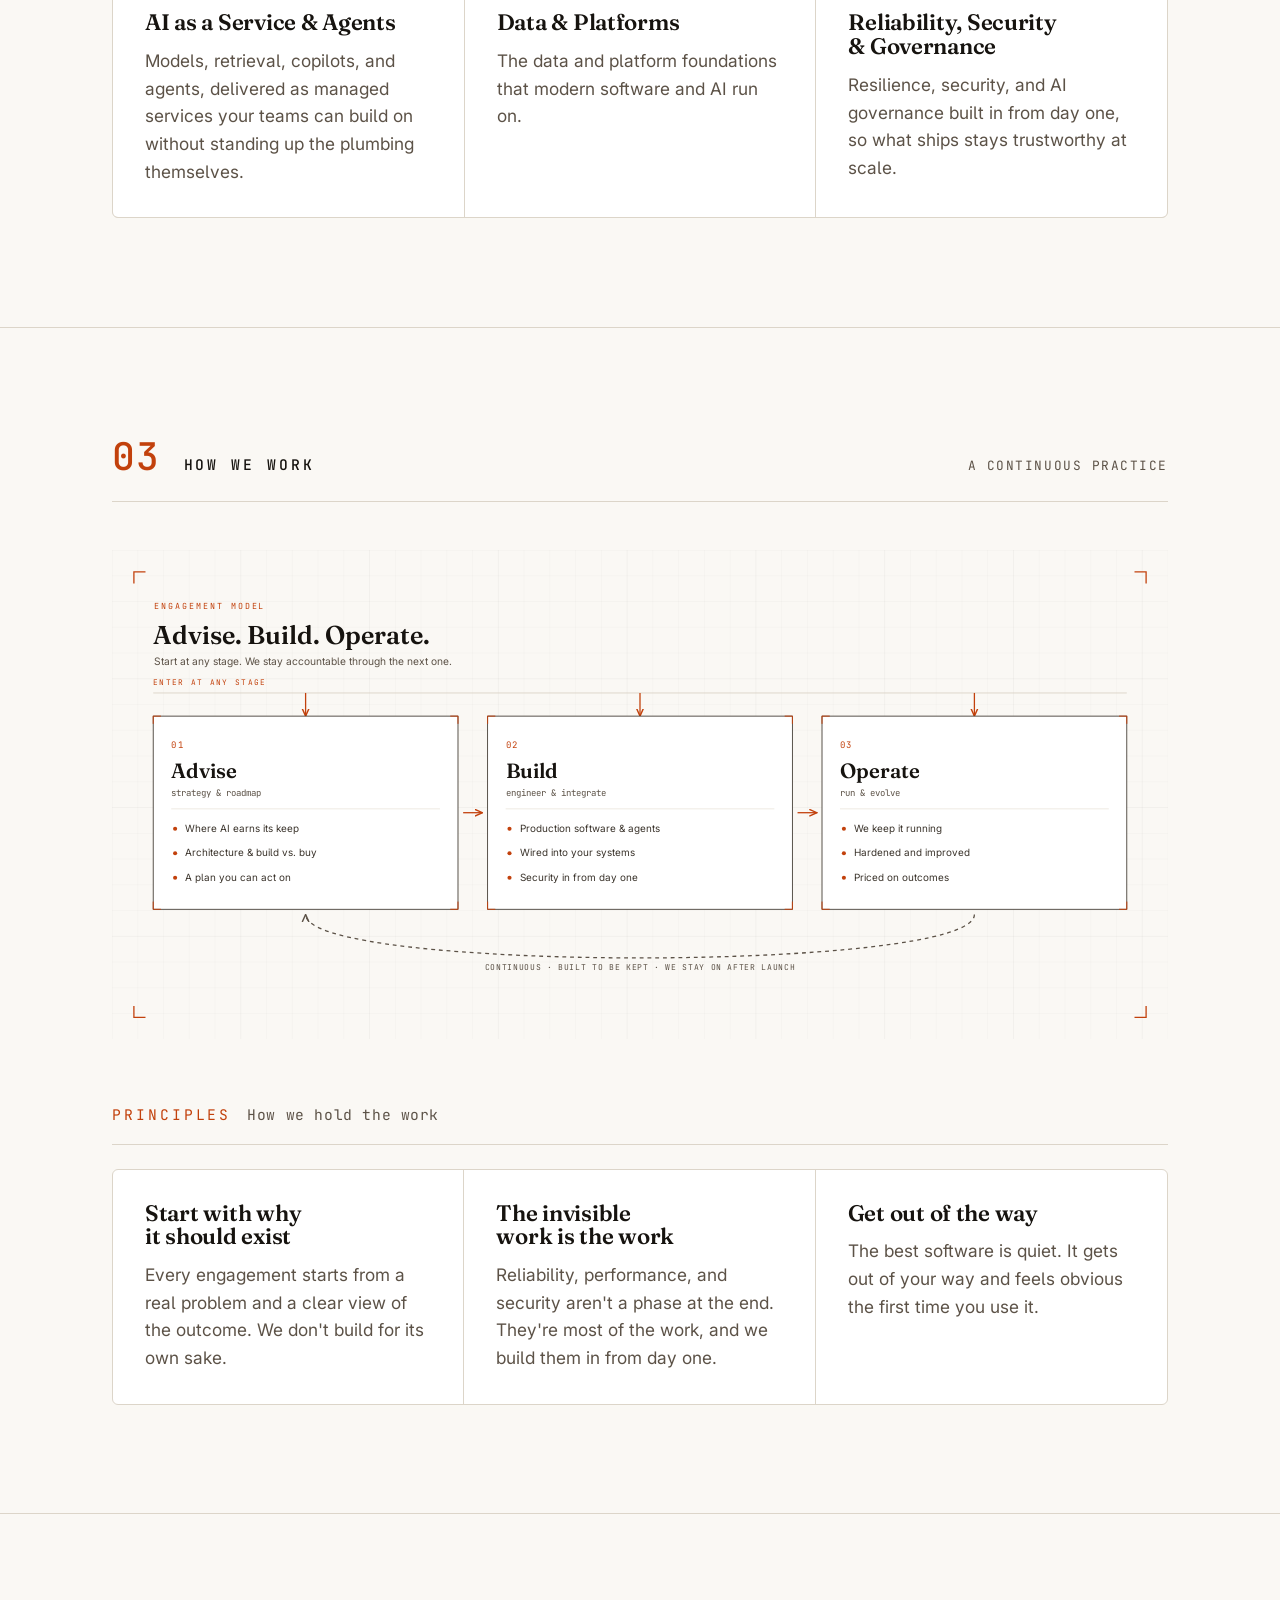
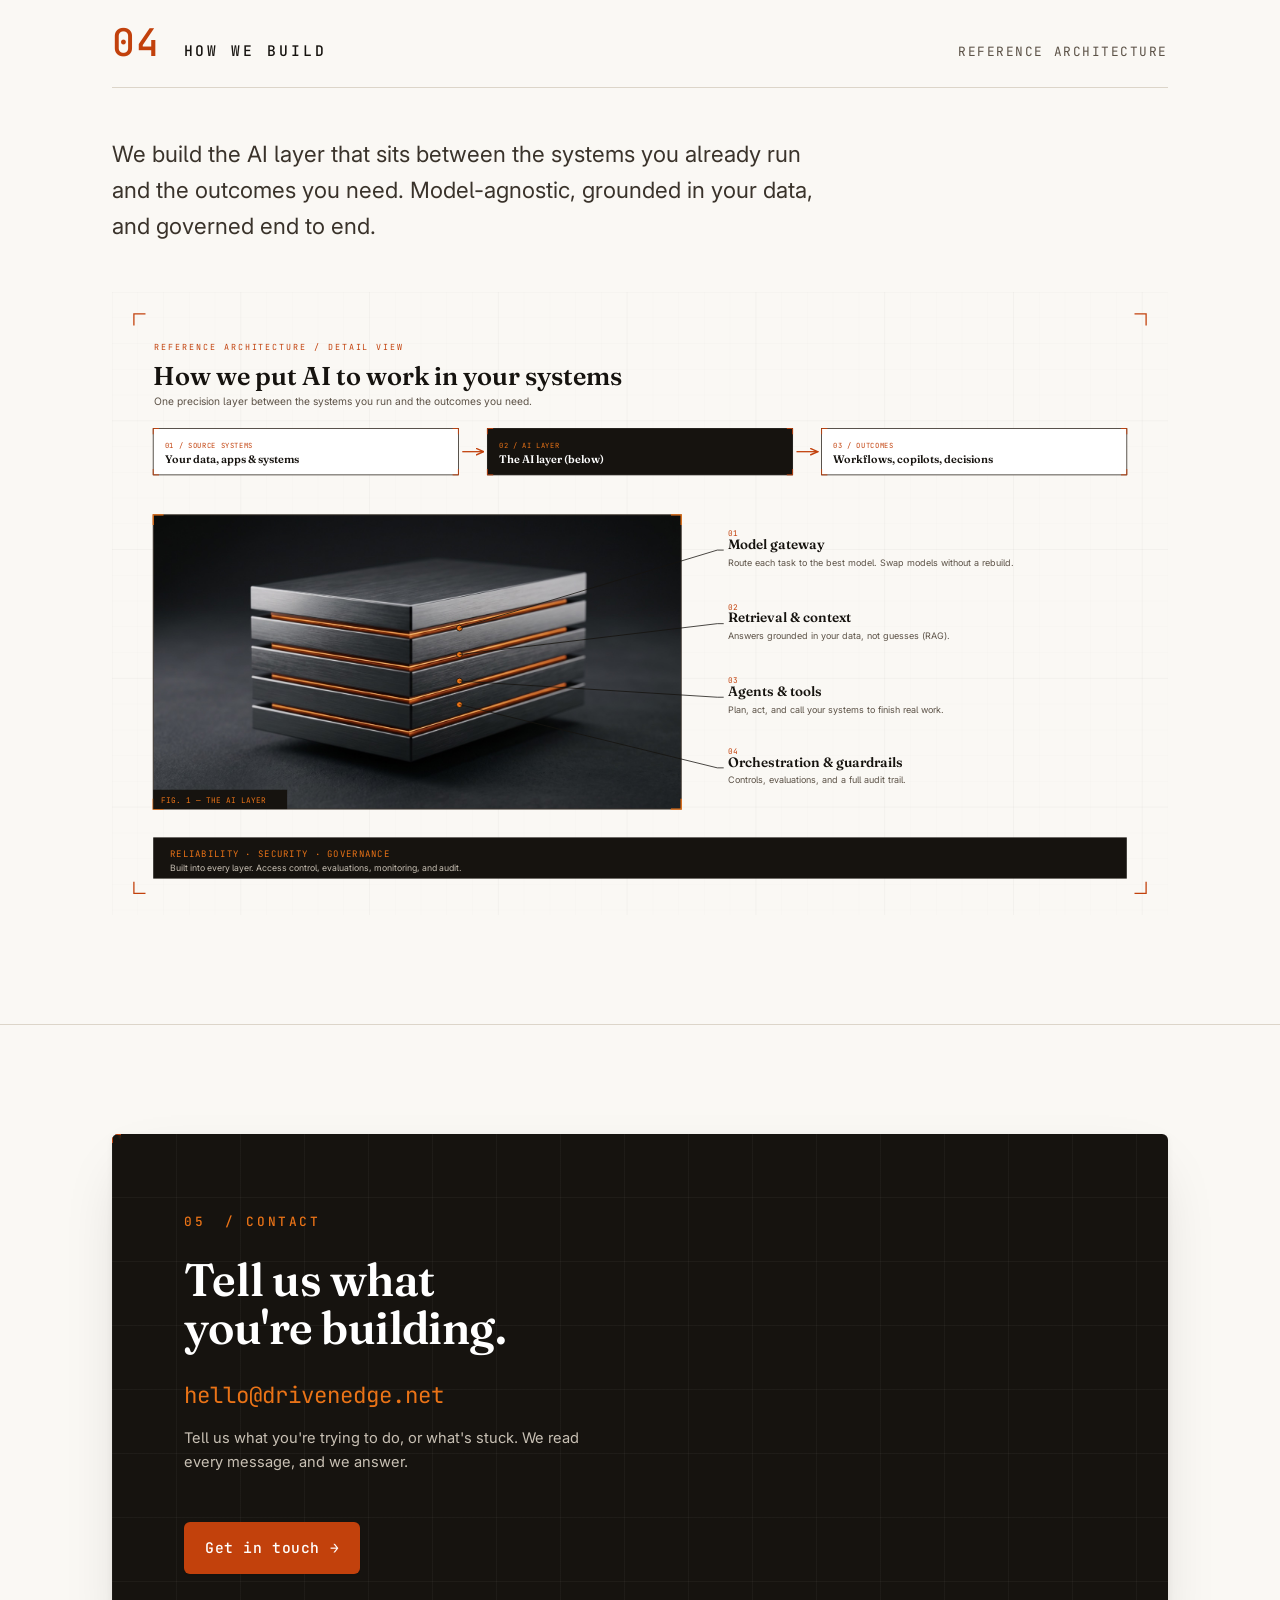
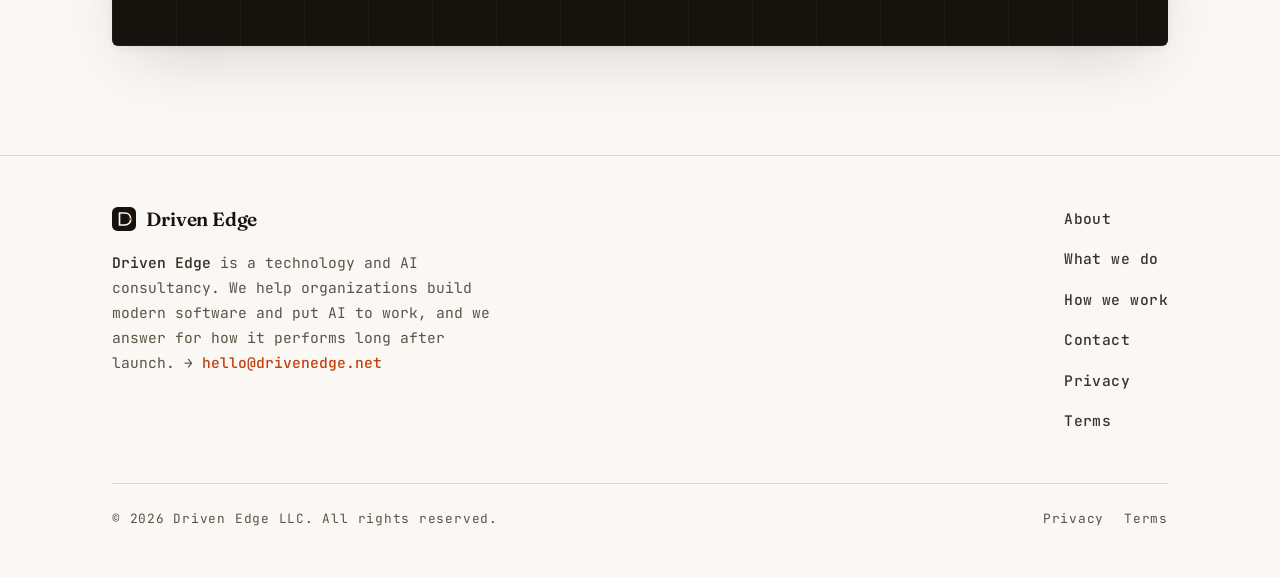
==== commit 1112f148: "QA + logic audit of diagrams: fix architecture leader-line anchors Audit found the architecture call" ====
--- a/site/index.html
+++ b/site/index.html
@@ -226,7 +226,7 @@
       </div>
 
       <figure class="diagram-fig" data-reveal>
-<svg class="diagram" viewBox="0 0 1640 760" xmlns="http://www.w3.org/2000/svg" role="img" aria-label="Engagement model: Advise, Build, Operate. Start at any stage; a continuous loop keeps the work accountable after launch."><title>Engagement model: Advise, Build, Operate. Start at any stage; a continuous loop keeps the work accountable after launch.</title><defs><marker id="dah" viewBox="0 0 10 10" refX="9" refY="5" markerWidth="6.5" markerHeight="6.5" orient="auto-start-reverse"><path d="M0 1 L9 5 L0 9" fill="none" stroke="#C2410C" stroke-width="1.7"/></marker><marker id="dahg" viewBox="0 0 10 10" refX="9" refY="5" markerWidth="6.5" markerHeight="6.5" orient="auto-start-reverse"><path d="M0 1 L9 5 L0 9" fill="none" stroke="#5C5247" stroke-width="1.7"/></marker></defs><rect width="1640" height="760" fill="#FAF8F4"/><g stroke="#16130F"><line x1="0" y1="0" x2="0" y2="760" stroke-opacity="0.06"/><line x1="40" y1="0" x2="40" y2="760" stroke-opacity="0.03"/><line x1="80" y1="0" x2="80" y2="760" stroke-opacity="0.03"/><line x1="120" y1="0" x2="120" y2="760" stroke-opacity="0.03"/><line x1="160" y1="0" x2="160" y2="760" stroke-opacity="0.03"/><line x1="200" y1="0" x2="200" y2="760" stroke-opacity="0.06"/><line x1="240" y1="0" x2="240" y2="760" stroke-opacity="0.03"/><line x1="280" y1="0" x2="280" y2="760" stroke-opacity="0.03"/><line x1="320" y1="0" x2="320" y2="760" stroke-opacity="0.03"/><line x1="360" y1="0" x2="360" y2="760" stroke-opacity="0.03"/><line x1="400" y1="0" x2="400" y2="760" stroke-opacity="0.06"/><line x1="440" y1="0" x2="440" y2="760" stroke-opacity="0.03"/><line x1="480" y1="0" x2="480" y2="760" stroke-opacity="0.03"/><line x1="520" y1="0" x2="520" y2="760" stroke-opacity="0.03"/><line x1="560" y1="0" x2="560" y2="760" stroke-opacity="0.03"/><line x1="600" y1="0" x2="600" y2="760" stroke-opacity="0.06"/><line x1="640" y1="0" x2="640" y2="760" stroke-opacity="0.03"/><line x1="680" y1="0" x2="680" y2="760" stroke-opacity="0.03"/><line x1="720" y1="0" x2="720" y2="760" stroke-opacity="0.03"/><line x1="760" y1="0" x2="760" y2="760" stroke-opacity="0.03"/><line x1="800" y1="0" x2="800" y2="760" stroke-opacity="0.06"/><line x1="840" y1="0" x2="840" y2="760" stroke-opacity="0.03"/><line x1="880" y1="0" x2="880" y2="760" stroke-opacity="0.03"/><line x1="920" y1="0" x2="920" y2="760" stroke-opacity="0.03"/><line x1="960" y1="0" x2="960" y2="760" stroke-opacity="0.03"/><line x1="1000" y1="0" x2="1000" y2="760" stroke-opacity="0.06"/><line x1="1040" y1="0" x2="1040" y2="760" stroke-opacity="0.03"/><line x1="1080" y1="0" x2="1080" y2="760" stroke-opacity="0.03"/><line x1="1120" y1="0" x2="1120" y2="760" stroke-opacity="0.03"/><line x1="1160" y1="0" x2="1160" y2="760" stroke-opacity="0.03"/><line x1="1200" y1="0" x2="1200" y2="760" stroke-opacity="0.06"/><line x1="1240" y1="0" x2="1240" y2="760" stroke-opacity="0.03"/><line x1="1280" y1="0" x2="1280" y2="760" stroke-opacity="0.03"/><line x1="1320" y1="0" x2="1320" y2="760" stroke-opacity="0.03"/><line x1="1360" y1="0" x2="1360" y2="760" stroke-opacity="0.03"/><line x1="1400" y1="0" x2="1400" y2="760" stroke-opacity="0.06"/><line x1="1440" y1="0" x2="1440" y2="760" stroke-opacity="0.03"/><line x1="1480" y1="0" x2="1480" y2="760" stroke-opacity="0.03"/><line x1="1520" y1="0" x2="1520" y2="760" stroke-opacity="0.03"/><line x1="1560" y1="0" x2="1560" y2="760" stroke-opacity="0.03"/><line x1="1600" y1="0" x2="1600" y2="760" stroke-opacity="0.06"/><line x1="1640" y1="0" x2="1640" y2="760" stroke-opacity="0.03"/><line x1="0" y1="0" x2="1640" y2="0" stroke-opacity="0.06"/><line x1="0" y1="40" x2="1640" y2="40" stroke-opacity="0.03"/><line x1="0" y1="80" x2="1640" y2="80" stroke-opacity="0.03"/><line x1="0" y1="120" x2="1640" y2="120" stroke-opacity="0.03"/><line x1="0" y1="160" x2="1640" y2="160" stroke-opacity="0.03"/><line x1="0" y1="200" x2="1640" y2="200" stroke-opacity="0.06"/><line x1="0" y1="240" x2="1640" y2="240" stroke-opacity="0.03"/><line x1="0" y1="280" x2="1640" y2="280" stroke-opacity="0.03"/><line x1="0" y1="320" x2="1640" y2="320" stroke-opacity="0.03"/><line x1="0" y1="360" x2="1640" y2="360" stroke-opacity="0.03"/><line x1="0" y1="400" x2="1640" y2="400" stroke-opacity="0.06"/><line x1="0" y1="440" x2="1640" y2="440" stroke-opacity="0.03"/><line x1="0" y1="480" x2="1640" y2="480" stroke-opacity="0.03"/><line x1="0" y1="520" x2="1640" y2="520" stroke-opacity="0.03"/><line x1="0" y1="560" x2="1640" y2="560" stroke-opacity="0.03"/><line x1="0" y1="600" x2="1640" y2="600" stroke-opacity="0.06"/><line x1="0" y1="640" x2="1640" y2="640" stroke-opacity="0.03"/><line x1="0" y1="680" x2="1640" y2="680" stroke-opacity="0.03"/><line x1="0" y1="720" x2="1640" y2="720" stroke-opacity="0.03"/><line x1="0" y1="760" x2="1640" y2="760" stroke-opacity="0.03"/></g><path d="M34 52 L34 34 L52 34" stroke="#C2410C" stroke-width="2" fill="none"/><path d="M1588 34 L1606 34 L1606 52" stroke="#C2410C" stroke-width="2" fill="none"/><path d="M1606 708 L1606 726 L1588 726" stroke="#C2410C" stroke-width="2" fill="none"/><path d="M52 726 L34 726 L34 708" stroke="#C2410C" stroke-width="2" fill="none"/><text x="66" y="92" font-family="'JetBrains Mono',ui-monospace,Menlo,monospace" font-size="13" font-weight="400" fill="#C2410C" text-anchor="start" letter-spacing="3">ENGAGEMENT MODEL</text><text x="64" y="146" font-family="'Fraunces',Georgia,serif" font-size="40" font-weight="600" fill="#16130F" text-anchor="start">Advise. Build. Operate.</text><text x="66" y="178" font-family="'Inter',system-ui,sans-serif" font-size="16" font-weight="400" fill="#5C5247" text-anchor="start">Start at any stage. We stay accountable through the next one.</text><line x1="64" y1="222" x2="1576" y2="222" stroke="#D8D1C4" stroke-width="1.3"/><text x="64" y="210" font-family="'JetBrains Mono',ui-monospace,Menlo,monospace" font-size="12" font-weight="400" fill="#C2410C" text-anchor="start" letter-spacing="2">ENTER AT ANY STAGE</text><line x1="300.66666666666663" y1="222" x2="300.66666666666663" y2="258" stroke="#C2410C" stroke-width="2" marker-end="url(#dah)"/><rect x="64" y="258" width="473.3333333333333" height="300" fill="#FFFFFF" stroke="#3A332B" stroke-width="1.3"/><path d="M64 270 L64 258 L76 258" stroke="#C2410C" stroke-width="1.5" fill="none"/><path d="M525.3333333333333 258 L537.3333333333333 258 L537.3333333333333 270" stroke="#C2410C" stroke-width="1.5" fill="none"/><path d="M537.3333333333333 546 L537.3333333333333 558 L525.3333333333333 558" stroke="#C2410C" stroke-width="1.5" fill="none"/><path d="M76 558 L64 558 L64 546" stroke="#C2410C" stroke-width="1.5" fill="none"/><text x="92" y="308" font-family="'JetBrains Mono',ui-monospace,Menlo,monospace" font-size="14" font-weight="400" fill="#C2410C" text-anchor="start" letter-spacing="2">01</text><text x="92" y="354" font-family="'Fraunces',Georgia,serif" font-size="32" font-weight="600" fill="#16130F" text-anchor="start">Advise</text><text x="92" y="382" font-family="'JetBrains Mono',ui-monospace,Menlo,monospace" font-size="14" font-weight="400" fill="#5C5247" text-anchor="start">strategy &amp; roadmap</text><line x1="92" y1="402" x2="509.33333333333326" y2="402" stroke="#E3DDD2"/><circle cx="98" cy="433" r="3.2" fill="#C2410C"/><text x="114" y="438" font-family="'Inter',system-ui,sans-serif" font-size="15.5" font-weight="400" fill="#3A332B" text-anchor="start">Where AI earns its keep</text><circle cx="98" cy="471" r="3.2" fill="#C2410C"/><text x="114" y="476" font-family="'Inter',system-ui,sans-serif" font-size="15.5" font-weight="400" fill="#3A332B" text-anchor="start">Architecture &amp; build vs. buy</text><circle cx="98" cy="509" r="3.2" fill="#C2410C"/><text x="114" y="514" font-family="'Inter',system-ui,sans-serif" font-size="15.5" font-weight="400" fill="#3A332B" text-anchor="start">A plan you can act on</text><line x1="545.3333333333333" y1="408.0" x2="575.3333333333333" y2="408.0" stroke="#C2410C" stroke-width="2" marker-end="url(#dah)"/><line x1="819.9999999999999" y1="222" x2="819.9999999999999" y2="258" stroke="#C2410C" stroke-width="2" marker-end="url(#dah)"/><rect x="583.3333333333333" y="258" width="473.3333333333333" height="300" fill="#FFFFFF" stroke="#3A332B" stroke-width="1.3"/><path d="M583.3333333333333 270 L583.3333333333333 258 L595.3333333333333 258" stroke="#C2410C" stroke-width="1.5" fill="none"/><path d="M1044.6666666666665 258 L1056.6666666666665 258 L1056.6666666666665 270" stroke="#C2410C" stroke-width="1.5" fill="none"/><path d="M1056.6666666666665 546 L1056.6666666666665 558 L1044.6666666666665 558" stroke="#C2410C" stroke-width="1.5" fill="none"/><path d="M595.3333333333333 558 L583.3333333333333 558 L583.3333333333333 546" stroke="#C2410C" stroke-width="1.5" fill="none"/><text x="611.3333333333333" y="308" font-family="'JetBrains Mono',ui-monospace,Menlo,monospace" font-size="14" font-weight="400" fill="#C2410C" text-anchor="start" letter-spacing="2">02</text><text x="611.3333333333333" y="354" font-family="'Fraunces',Georgia,serif" font-size="32" font-weight="600" fill="#16130F" text-anchor="start">Build</text><text x="611.3333333333333" y="382" font-family="'JetBrains Mono',ui-monospace,Menlo,monospace" font-size="14" font-weight="400" fill="#5C5247" text-anchor="start">engineer &amp; integrate</text><line x1="611.3333333333333" y1="402" x2="1028.6666666666665" y2="402" stroke="#E3DDD2"/><circle cx="617.3333333333333" cy="433" r="3.2" fill="#C2410C"/><text x="633.3333333333333" y="438" font-family="'Inter',system-ui,sans-serif" font-size="15.5" font-weight="400" fill="#3A332B" text-anchor="start">Production software &amp; agents</text><circle cx="617.3333333333333" cy="471" r="3.2" fill="#C2410C"/><text x="633.3333333333333" y="476" font-family="'Inter',system-ui,sans-serif" font-size="15.5" font-weight="400" fill="#3A332B" text-anchor="start">Wired into your systems</text><circle cx="617.3333333333333" cy="509" r="3.2" fill="#C2410C"/><text x="633.3333333333333" y="514" font-family="'Inter',system-ui,sans-serif" font-size="15.5" font-weight="400" fill="#3A332B" text-anchor="start">Security in from day one</text><line x1="1064.6666666666665" y1="408.0" x2="1094.6666666666665" y2="408.0" stroke="#C2410C" stroke-width="2" marker-end="url(#dah)"/><line x1="1339.3333333333333" y1="222" x2="1339.3333333333333" y2="258" stroke="#C2410C" stroke-width="2" marker-end="url(#dah)"/><rect x="1102.6666666666665" y="258" width="473.3333333333333" height="300" fill="#FFFFFF" stroke="#3A332B" stroke-width="1.3"/><path d="M1102.6666666666665 270 L1102.6666666666665 258 L1114.6666666666665 258" stroke="#C2410C" stroke-width="1.5" fill="none"/><path d="M1563.9999999999998 258 L1575.9999999999998 258 L1575.9999999999998 270" stroke="#C2410C" stroke-width="1.5" fill="none"/><path d="M1575.9999999999998 546 L1575.9999999999998 558 L1563.9999999999998 558" stroke="#C2410C" stroke-width="1.5" fill="none"/><path d="M1114.6666666666665 558 L1102.6666666666665 558 L1102.6666666666665 546" stroke="#C2410C" stroke-width="1.5" fill="none"/><text x="1130.6666666666665" y="308" font-family="'JetBrains Mono',ui-monospace,Menlo,monospace" font-size="14" font-weight="400" fill="#C2410C" text-anchor="start" letter-spacing="2">03</text><text x="1130.6666666666665" y="354" font-family="'Fraunces',Georgia,serif" font-size="32" font-weight="600" fill="#16130F" text-anchor="start">Operate</text><text x="1130.6666666666665" y="382" font-family="'JetBrains Mono',ui-monospace,Menlo,monospace" font-size="14" font-weight="400" fill="#5C5247" text-anchor="start">run &amp; evolve</text><line x1="1130.6666666666665" y1="402" x2="1547.9999999999998" y2="402" stroke="#E3DDD2"/><circle cx="1136.6666666666665" cy="433" r="3.2" fill="#C2410C"/><text x="1152.6666666666665" y="438" font-family="'Inter',system-ui,sans-serif" font-size="15.5" font-weight="400" fill="#3A332B" text-anchor="start">We keep it running</text><circle cx="1136.6666666666665" cy="471" r="3.2" fill="#C2410C"/><text x="1152.6666666666665" y="476" font-family="'Inter',system-ui,sans-serif" font-size="15.5" font-weight="400" fill="#3A332B" text-anchor="start">Hardened and improved</text><circle cx="1136.6666666666665" cy="509" r="3.2" fill="#C2410C"/><text x="1152.6666666666665" y="514" font-family="'Inter',system-ui,sans-serif" font-size="15.5" font-weight="400" fill="#3A332B" text-anchor="start">Priced on outcomes</text><path d="M 1339.3333333333333 566 C 1339.3333333333333 656, 300.66666666666663 656, 300.66666666666663 566" fill="none" stroke="#5C5247" stroke-width="2" stroke-dasharray="6 6" marker-end="url(#dahg)"/><text x="820.0" y="652" font-family="'JetBrains Mono',ui-monospace,Menlo,monospace" font-size="12.5" font-weight="400" fill="#5C5247" text-anchor="middle" letter-spacing="1">CONTINUOUS — BUILT TO BE KEPT. WE DON'T HAND OFF AND DISAPPEAR AT LAUNCH.</text></svg>
+<svg class="diagram" viewBox="0 0 1640 760" xmlns="http://www.w3.org/2000/svg" role="img" aria-label="Engagement model: Advise, Build, Operate. Start at any stage; a continuous loop keeps the work accountable after launch."><title>Engagement model: Advise, Build, Operate. Start at any stage; a continuous loop keeps the work accountable after launch.</title><defs><marker id="dah" viewBox="0 0 10 10" refX="9" refY="5" markerWidth="6.5" markerHeight="6.5" orient="auto-start-reverse"><path d="M0 1 L9 5 L0 9" fill="none" stroke="#C2410C" stroke-width="1.7"/></marker><marker id="dahg" viewBox="0 0 10 10" refX="9" refY="5" markerWidth="6.5" markerHeight="6.5" orient="auto-start-reverse"><path d="M0 1 L9 5 L0 9" fill="none" stroke="#5C5247" stroke-width="1.7"/></marker></defs><rect width="1640" height="760" fill="#FAF8F4"/><g stroke="#16130F"><line x1="0" y1="0" x2="0" y2="760" stroke-opacity="0.06"/><line x1="40" y1="0" x2="40" y2="760" stroke-opacity="0.03"/><line x1="80" y1="0" x2="80" y2="760" stroke-opacity="0.03"/><line x1="120" y1="0" x2="120" y2="760" stroke-opacity="0.03"/><line x1="160" y1="0" x2="160" y2="760" stroke-opacity="0.03"/><line x1="200" y1="0" x2="200" y2="760" stroke-opacity="0.06"/><line x1="240" y1="0" x2="240" y2="760" stroke-opacity="0.03"/><line x1="280" y1="0" x2="280" y2="760" stroke-opacity="0.03"/><line x1="320" y1="0" x2="320" y2="760" stroke-opacity="0.03"/><line x1="360" y1="0" x2="360" y2="760" stroke-opacity="0.03"/><line x1="400" y1="0" x2="400" y2="760" stroke-opacity="0.06"/><line x1="440" y1="0" x2="440" y2="760" stroke-opacity="0.03"/><line x1="480" y1="0" x2="480" y2="760" stroke-opacity="0.03"/><line x1="520" y1="0" x2="520" y2="760" stroke-opacity="0.03"/><line x1="560" y1="0" x2="560" y2="760" stroke-opacity="0.03"/><line x1="600" y1="0" x2="600" y2="760" stroke-opacity="0.06"/><line x1="640" y1="0" x2="640" y2="760" stroke-opacity="0.03"/><line x1="680" y1="0" x2="680" y2="760" stroke-opacity="0.03"/><line x1="720" y1="0" x2="720" y2="760" stroke-opacity="0.03"/><line x1="760" y1="0" x2="760" y2="760" stroke-opacity="0.03"/><line x1="800" y1="0" x2="800" y2="760" stroke-opacity="0.06"/><line x1="840" y1="0" x2="840" y2="760" stroke-opacity="0.03"/><line x1="880" y1="0" x2="880" y2="760" stroke-opacity="0.03"/><line x1="920" y1="0" x2="920" y2="760" stroke-opacity="0.03"/><line x1="960" y1="0" x2="960" y2="760" stroke-opacity="0.03"/><line x1="1000" y1="0" x2="1000" y2="760" stroke-opacity="0.06"/><line x1="1040" y1="0" x2="1040" y2="760" stroke-opacity="0.03"/><line x1="1080" y1="0" x2="1080" y2="760" stroke-opacity="0.03"/><line x1="1120" y1="0" x2="1120" y2="760" stroke-opacity="0.03"/><line x1="1160" y1="0" x2="1160" y2="760" stroke-opacity="0.03"/><line x1="1200" y1="0" x2="1200" y2="760" stroke-opacity="0.06"/><line x1="1240" y1="0" x2="1240" y2="760" stroke-opacity="0.03"/><line x1="1280" y1="0" x2="1280" y2="760" stroke-opacity="0.03"/><line x1="1320" y1="0" x2="1320" y2="760" stroke-opacity="0.03"/><line x1="1360" y1="0" x2="1360" y2="760" stroke-opacity="0.03"/><line x1="1400" y1="0" x2="1400" y2="760" stroke-opacity="0.06"/><line x1="1440" y1="0" x2="1440" y2="760" stroke-opacity="0.03"/><line x1="1480" y1="0" x2="1480" y2="760" stroke-opacity="0.03"/><line x1="1520" y1="0" x2="1520" y2="760" stroke-opacity="0.03"/><line x1="1560" y1="0" x2="1560" y2="760" stroke-opacity="0.03"/><line x1="1600" y1="0" x2="1600" y2="760" stroke-opacity="0.06"/><line x1="1640" y1="0" x2="1640" y2="760" stroke-opacity="0.03"/><line x1="0" y1="0" x2="1640" y2="0" stroke-opacity="0.06"/><line x1="0" y1="40" x2="1640" y2="40" stroke-opacity="0.03"/><line x1="0" y1="80" x2="1640" y2="80" stroke-opacity="0.03"/><line x1="0" y1="120" x2="1640" y2="120" stroke-opacity="0.03"/><line x1="0" y1="160" x2="1640" y2="160" stroke-opacity="0.03"/><line x1="0" y1="200" x2="1640" y2="200" stroke-opacity="0.06"/><line x1="0" y1="240" x2="1640" y2="240" stroke-opacity="0.03"/><line x1="0" y1="280" x2="1640" y2="280" stroke-opacity="0.03"/><line x1="0" y1="320" x2="1640" y2="320" stroke-opacity="0.03"/><line x1="0" y1="360" x2="1640" y2="360" stroke-opacity="0.03"/><line x1="0" y1="400" x2="1640" y2="400" stroke-opacity="0.06"/><line x1="0" y1="440" x2="1640" y2="440" stroke-opacity="0.03"/><line x1="0" y1="480" x2="1640" y2="480" stroke-opacity="0.03"/><line x1="0" y1="520" x2="1640" y2="520" stroke-opacity="0.03"/><line x1="0" y1="560" x2="1640" y2="560" stroke-opacity="0.03"/><line x1="0" y1="600" x2="1640" y2="600" stroke-opacity="0.06"/><line x1="0" y1="640" x2="1640" y2="640" stroke-opacity="0.03"/><line x1="0" y1="680" x2="1640" y2="680" stroke-opacity="0.03"/><line x1="0" y1="720" x2="1640" y2="720" stroke-opacity="0.03"/><line x1="0" y1="760" x2="1640" y2="760" stroke-opacity="0.03"/></g><path d="M34 52 L34 34 L52 34" stroke="#C2410C" stroke-width="2" fill="none"/><path d="M1588 34 L1606 34 L1606 52" stroke="#C2410C" stroke-width="2" fill="none"/><path d="M1606 708 L1606 726 L1588 726" stroke="#C2410C" stroke-width="2" fill="none"/><path d="M52 726 L34 726 L34 708" stroke="#C2410C" stroke-width="2" fill="none"/><text x="66" y="92" font-family="'JetBrains Mono',ui-monospace,Menlo,monospace" font-size="13" font-weight="400" fill="#C2410C" text-anchor="start" letter-spacing="3">ENGAGEMENT MODEL</text><text x="64" y="146" font-family="'Fraunces',Georgia,serif" font-size="40" font-weight="600" fill="#16130F" text-anchor="start">Advise. Build. Operate.</text><text x="66" y="178" font-family="'Inter',system-ui,sans-serif" font-size="16" font-weight="400" fill="#5C5247" text-anchor="start">Start at any stage. We stay accountable through the next one.</text><line x1="64" y1="222" x2="1576" y2="222" stroke="#D8D1C4" stroke-width="1.3"/><text x="64" y="210" font-family="'JetBrains Mono',ui-monospace,Menlo,monospace" font-size="12" font-weight="400" fill="#C2410C" text-anchor="start" letter-spacing="2">ENTER AT ANY STAGE</text><line x1="300.66666666666663" y1="222" x2="300.66666666666663" y2="258" stroke="#C2410C" stroke-width="2" marker-end="url(#dah)"/><rect x="64" y="258" width="473.3333333333333" height="300" fill="#FFFFFF" stroke="#3A332B" stroke-width="1.3"/><path d="M64 270 L64 258 L76 258" stroke="#C2410C" stroke-width="1.5" fill="none"/><path d="M525.3333333333333 258 L537.3333333333333 258 L537.3333333333333 270" stroke="#C2410C" stroke-width="1.5" fill="none"/><path d="M537.3333333333333 546 L537.3333333333333 558 L525.3333333333333 558" stroke="#C2410C" stroke-width="1.5" fill="none"/><path d="M76 558 L64 558 L64 546" stroke="#C2410C" stroke-width="1.5" fill="none"/><text x="92" y="308" font-family="'JetBrains Mono',ui-monospace,Menlo,monospace" font-size="14" font-weight="400" fill="#C2410C" text-anchor="start" letter-spacing="2">01</text><text x="92" y="354" font-family="'Fraunces',Georgia,serif" font-size="32" font-weight="600" fill="#16130F" text-anchor="start">Advise</text><text x="92" y="382" font-family="'JetBrains Mono',ui-monospace,Menlo,monospace" font-size="14" font-weight="400" fill="#5C5247" text-anchor="start">strategy &amp; roadmap</text><line x1="92" y1="402" x2="509.33333333333326" y2="402" stroke="#E3DDD2"/><circle cx="98" cy="433" r="3.2" fill="#C2410C"/><text x="114" y="438" font-family="'Inter',system-ui,sans-serif" font-size="15.5" font-weight="400" fill="#3A332B" text-anchor="start">Where AI earns its keep</text><circle cx="98" cy="471" r="3.2" fill="#C2410C"/><text x="114" y="476" font-family="'Inter',system-ui,sans-serif" font-size="15.5" font-weight="400" fill="#3A332B" text-anchor="start">Architecture &amp; build vs. buy</text><circle cx="98" cy="509" r="3.2" fill="#C2410C"/><text x="114" y="514" font-family="'Inter',system-ui,sans-serif" font-size="15.5" font-weight="400" fill="#3A332B" text-anchor="start">A plan you can act on</text><line x1="545.3333333333333" y1="408.0" x2="575.3333333333333" y2="408.0" stroke="#C2410C" stroke-width="2" marker-end="url(#dah)"/><line x1="819.9999999999999" y1="222" x2="819.9999999999999" y2="258" stroke="#C2410C" stroke-width="2" marker-end="url(#dah)"/><rect x="583.3333333333333" y="258" width="473.3333333333333" height="300" fill="#FFFFFF" stroke="#3A332B" stroke-width="1.3"/><path d="M583.3333333333333 270 L583.3333333333333 258 L595.3333333333333 258" stroke="#C2410C" stroke-width="1.5" fill="none"/><path d="M1044.6666666666665 258 L1056.6666666666665 258 L1056.6666666666665 270" stroke="#C2410C" stroke-width="1.5" fill="none"/><path d="M1056.6666666666665 546 L1056.6666666666665 558 L1044.6666666666665 558" stroke="#C2410C" stroke-width="1.5" fill="none"/><path d="M595.3333333333333 558 L583.3333333333333 558 L583.3333333333333 546" stroke="#C2410C" stroke-width="1.5" fill="none"/><text x="611.3333333333333" y="308" font-family="'JetBrains Mono',ui-monospace,Menlo,monospace" font-size="14" font-weight="400" fill="#C2410C" text-anchor="start" letter-spacing="2">02</text><text x="611.3333333333333" y="354" font-family="'Fraunces',Georgia,serif" font-size="32" font-weight="600" fill="#16130F" text-anchor="start">Build</text><text x="611.3333333333333" y="382" font-family="'JetBrains Mono',ui-monospace,Menlo,monospace" font-size="14" font-weight="400" fill="#5C5247" text-anchor="start">engineer &amp; integrate</text><line x1="611.3333333333333" y1="402" x2="1028.6666666666665" y2="402" stroke="#E3DDD2"/><circle cx="617.3333333333333" cy="433" r="3.2" fill="#C2410C"/><text x="633.3333333333333" y="438" font-family="'Inter',system-ui,sans-serif" font-size="15.5" font-weight="400" fill="#3A332B" text-anchor="start">Production software &amp; agents</text><circle cx="617.3333333333333" cy="471" r="3.2" fill="#C2410C"/><text x="633.3333333333333" y="476" font-family="'Inter',system-ui,sans-serif" font-size="15.5" font-weight="400" fill="#3A332B" text-anchor="start">Wired into your systems</text><circle cx="617.3333333333333" cy="509" r="3.2" fill="#C2410C"/><text x="633.3333333333333" y="514" font-family="'Inter',system-ui,sans-serif" font-size="15.5" font-weight="400" fill="#3A332B" text-anchor="start">Security in from day one</text><line x1="1064.6666666666665" y1="408.0" x2="1094.6666666666665" y2="408.0" stroke="#C2410C" stroke-width="2" marker-end="url(#dah)"/><line x1="1339.3333333333333" y1="222" x2="1339.3333333333333" y2="258" stroke="#C2410C" stroke-width="2" marker-end="url(#dah)"/><rect x="1102.6666666666665" y="258" width="473.3333333333333" height="300" fill="#FFFFFF" stroke="#3A332B" stroke-width="1.3"/><path d="M1102.6666666666665 270 L1102.6666666666665 258 L1114.6666666666665 258" stroke="#C2410C" stroke-width="1.5" fill="none"/><path d="M1563.9999999999998 258 L1575.9999999999998 258 L1575.9999999999998 270" stroke="#C2410C" stroke-width="1.5" fill="none"/><path d="M1575.9999999999998 546 L1575.9999999999998 558 L1563.9999999999998 558" stroke="#C2410C" stroke-width="1.5" fill="none"/><path d="M1114.6666666666665 558 L1102.6666666666665 558 L1102.6666666666665 546" stroke="#C2410C" stroke-width="1.5" fill="none"/><text x="1130.6666666666665" y="308" font-family="'JetBrains Mono',ui-monospace,Menlo,monospace" font-size="14" font-weight="400" fill="#C2410C" text-anchor="start" letter-spacing="2">03</text><text x="1130.6666666666665" y="354" font-family="'Fraunces',Georgia,serif" font-size="32" font-weight="600" fill="#16130F" text-anchor="start">Operate</text><text x="1130.6666666666665" y="382" font-family="'JetBrains Mono',ui-monospace,Menlo,monospace" font-size="14" font-weight="400" fill="#5C5247" text-anchor="start">run &amp; evolve</text><line x1="1130.6666666666665" y1="402" x2="1547.9999999999998" y2="402" stroke="#E3DDD2"/><circle cx="1136.6666666666665" cy="433" r="3.2" fill="#C2410C"/><text x="1152.6666666666665" y="438" font-family="'Inter',system-ui,sans-serif" font-size="15.5" font-weight="400" fill="#3A332B" text-anchor="start">We keep it running</text><circle cx="1136.6666666666665" cy="471" r="3.2" fill="#C2410C"/><text x="1152.6666666666665" y="476" font-family="'Inter',system-ui,sans-serif" font-size="15.5" font-weight="400" fill="#3A332B" text-anchor="start">Hardened and improved</text><circle cx="1136.6666666666665" cy="509" r="3.2" fill="#C2410C"/><text x="1152.6666666666665" y="514" font-family="'Inter',system-ui,sans-serif" font-size="15.5" font-weight="400" fill="#3A332B" text-anchor="start">Priced on outcomes</text><path d="M 1339.3333333333333 566 C 1339.3333333333333 656, 300.66666666666663 656, 300.66666666666663 566" fill="none" stroke="#5C5247" stroke-width="2" stroke-dasharray="6 6" marker-end="url(#dahg)"/><text x="820.0" y="652" font-family="'JetBrains Mono',ui-monospace,Menlo,monospace" font-size="12.5" font-weight="400" fill="#5C5247" text-anchor="middle" letter-spacing="1">CONTINUOUS · BUILT TO BE KEPT · WE STAY ON AFTER LAUNCH</text></svg>
       </figure>
 
       <p class="flow-label"><span class="n">Principles</span> How we hold the work</p>
@@ -259,7 +259,7 @@
       <p class="cap-intro" data-reveal>We build the AI layer that sits between the systems you already run and the outcomes you need. Model-agnostic, grounded in your data, and governed end to end.</p>
 
       <figure class="diagram-fig" data-reveal>
-<svg class="diagram" viewBox="0 0 1640 968" xmlns="http://www.w3.org/2000/svg" role="img" aria-label="Reference architecture: your systems feed a model-agnostic AI layer — model gateway, retrieval and context, agents and tools, and orchestration with guardrails — which delivers automated workflows, copilots and decisions. Security and governance span every layer."><title>How we put AI to work in your systems</title><defs><marker id="fah" viewBox="0 0 10 10" refX="9" refY="5" markerWidth="6.5" markerHeight="6.5" orient="auto-start-reverse"><path d="M0 1 L9 5 L0 9" fill="none" stroke="#C2410C" stroke-width="1.7"/></marker></defs><rect width="1640" height="968" fill="#FAF8F4"/><g stroke="#16130F"><line x1="0" y1="0" x2="0" y2="968" stroke-opacity="0.05"/><line x1="40" y1="0" x2="40" y2="968" stroke-opacity="0.025"/><line x1="80" y1="0" x2="80" y2="968" stroke-opacity="0.025"/><line x1="120" y1="0" x2="120" y2="968" stroke-opacity="0.025"/><line x1="160" y1="0" x2="160" y2="968" stroke-opacity="0.025"/><line x1="200" y1="0" x2="200" y2="968" stroke-opacity="0.05"/><line x1="240" y1="0" x2="240" y2="968" stroke-opacity="0.025"/><line x1="280" y1="0" x2="280" y2="968" stroke-opacity="0.025"/><line x1="320" y1="0" x2="320" y2="968" stroke-opacity="0.025"/><line x1="360" y1="0" x2="360" y2="968" stroke-opacity="0.025"/><line x1="400" y1="0" x2="400" y2="968" stroke-opacity="0.05"/><line x1="440" y1="0" x2="440" y2="968" stroke-opacity="0.025"/><line x1="480" y1="0" x2="480" y2="968" stroke-opacity="0.025"/><line x1="520" y1="0" x2="520" y2="968" stroke-opacity="0.025"/><line x1="560" y1="0" x2="560" y2="968" stroke-opacity="0.025"/><line x1="600" y1="0" x2="600" y2="968" stroke-opacity="0.05"/><line x1="640" y1="0" x2="640" y2="968" stroke-opacity="0.025"/><line x1="680" y1="0" x2="680" y2="968" stroke-opacity="0.025"/><line x1="720" y1="0" x2="720" y2="968" stroke-opacity="0.025"/><line x1="760" y1="0" x2="760" y2="968" stroke-opacity="0.025"/><line x1="800" y1="0" x2="800" y2="968" stroke-opacity="0.05"/><line x1="840" y1="0" x2="840" y2="968" stroke-opacity="0.025"/><line x1="880" y1="0" x2="880" y2="968" stroke-opacity="0.025"/><line x1="920" y1="0" x2="920" y2="968" stroke-opacity="0.025"/><line x1="960" y1="0" x2="960" y2="968" stroke-opacity="0.025"/><line x1="1000" y1="0" x2="1000" y2="968" stroke-opacity="0.05"/><line x1="1040" y1="0" x2="1040" y2="968" stroke-opacity="0.025"/><line x1="1080" y1="0" x2="1080" y2="968" stroke-opacity="0.025"/><line x1="1120" y1="0" x2="1120" y2="968" stroke-opacity="0.025"/><line x1="1160" y1="0" x2="1160" y2="968" stroke-opacity="0.025"/><line x1="1200" y1="0" x2="1200" y2="968" stroke-opacity="0.05"/><line x1="1240" y1="0" x2="1240" y2="968" stroke-opacity="0.025"/><line x1="1280" y1="0" x2="1280" y2="968" stroke-opacity="0.025"/><line x1="1320" y1="0" x2="1320" y2="968" stroke-opacity="0.025"/><line x1="1360" y1="0" x2="1360" y2="968" stroke-opacity="0.025"/><line x1="1400" y1="0" x2="1400" y2="968" stroke-opacity="0.05"/><line x1="1440" y1="0" x2="1440" y2="968" stroke-opacity="0.025"/><line x1="1480" y1="0" x2="1480" y2="968" stroke-opacity="0.025"/><line x1="1520" y1="0" x2="1520" y2="968" stroke-opacity="0.025"/><line x1="1560" y1="0" x2="1560" y2="968" stroke-opacity="0.025"/><line x1="1600" y1="0" x2="1600" y2="968" stroke-opacity="0.05"/><line x1="1640" y1="0" x2="1640" y2="968" stroke-opacity="0.025"/><line x1="0" y1="0" x2="1640" y2="0" stroke-opacity="0.05"/><line x1="0" y1="40" x2="1640" y2="40" stroke-opacity="0.025"/><line x1="0" y1="80" x2="1640" y2="80" stroke-opacity="0.025"/><line x1="0" y1="120" x2="1640" y2="120" stroke-opacity="0.025"/><line x1="0" y1="160" x2="1640" y2="160" stroke-opacity="0.025"/><line x1="0" y1="200" x2="1640" y2="200" stroke-opacity="0.05"/><line x1="0" y1="240" x2="1640" y2="240" stroke-opacity="0.025"/><line x1="0" y1="280" x2="1640" y2="280" stroke-opacity="0.025"/><line x1="0" y1="320" x2="1640" y2="320" stroke-opacity="0.025"/><line x1="0" y1="360" x2="1640" y2="360" stroke-opacity="0.025"/><line x1="0" y1="400" x2="1640" y2="400" stroke-opacity="0.05"/><line x1="0" y1="440" x2="1640" y2="440" stroke-opacity="0.025"/><line x1="0" y1="480" x2="1640" y2="480" stroke-opacity="0.025"/><line x1="0" y1="520" x2="1640" y2="520" stroke-opacity="0.025"/><line x1="0" y1="560" x2="1640" y2="560" stroke-opacity="0.025"/><line x1="0" y1="600" x2="1640" y2="600" stroke-opacity="0.05"/><line x1="0" y1="640" x2="1640" y2="640" stroke-opacity="0.025"/><line x1="0" y1="680" x2="1640" y2="680" stroke-opacity="0.025"/><line x1="0" y1="720" x2="1640" y2="720" stroke-opacity="0.025"/><line x1="0" y1="760" x2="1640" y2="760" stroke-opacity="0.025"/><line x1="0" y1="800" x2="1640" y2="800" stroke-opacity="0.05"/><line x1="0" y1="840" x2="1640" y2="840" stroke-opacity="0.025"/><line x1="0" y1="880" x2="1640" y2="880" stroke-opacity="0.025"/><line x1="0" y1="920" x2="1640" y2="920" stroke-opacity="0.025"/><line x1="0" y1="960" x2="1640" y2="960" stroke-opacity="0.025"/></g><path d="M34 52 L34 34 L52 34" stroke="#C2410C" stroke-width="2" fill="none"/><path d="M1588 34 L1606 34 L1606 52" stroke="#C2410C" stroke-width="2" fill="none"/><path d="M1606 916 L1606 934 L1588 934" stroke="#C2410C" stroke-width="2" fill="none"/><path d="M52 934 L34 934 L34 916" stroke="#C2410C" stroke-width="2" fill="none"/><text x="66" y="90" font-family="'JetBrains Mono',ui-monospace,Menlo,monospace" font-size="13" font-weight="400" fill="#C2410C" text-anchor="start" letter-spacing="3">REFERENCE ARCHITECTURE  /  DETAIL VIEW</text><text x="64" y="144" font-family="'Fraunces',Georgia,serif" font-size="40" font-weight="600" fill="#16130F" text-anchor="start">How we put AI to work in your systems</text><text x="66" y="176" font-family="'Inter',system-ui,sans-serif" font-size="16" font-weight="400" fill="#5C5247" text-anchor="start">One precision layer between the systems you run and the outcomes you need.</text><rect x="64" y="212" width="474" height="72" fill="#FFFFFF" stroke="#3A332B" stroke-width="1.3"/><path d="M64 221 L64 212 L73 212" stroke="#C2410C" stroke-width="1.4" fill="none"/><path d="M529 212 L538 212 L538 221" stroke="#C2410C" stroke-width="1.4" fill="none"/><path d="M538 275 L538 284 L529 284" stroke="#C2410C" stroke-width="1.4" fill="none"/><path d="M73 284 L64 284 L64 275" stroke="#C2410C" stroke-width="1.4" fill="none"/><text x="82" y="242" font-family="'JetBrains Mono',ui-monospace,Menlo,monospace" font-size="11" font-weight="400" fill="#C2410C" text-anchor="start" letter-spacing="1">01 / SOURCE SYSTEMS</text><text x="82" y="266" font-family="'Fraunces',Georgia,serif" font-size="17" font-weight="600" fill="#16130F" text-anchor="start">Your data, apps &amp; systems</text><rect x="583" y="212" width="474" height="72" fill="#16130F" stroke="#16130F" stroke-width="1.3"/><path d="M583 221 L583 212 L592 212" stroke="#C2410C" stroke-width="1.4" fill="none"/><path d="M1048 212 L1057 212 L1057 221" stroke="#C2410C" stroke-width="1.4" fill="none"/><path d="M1057 275 L1057 284 L1048 284" stroke="#C2410C" stroke-width="1.4" fill="none"/><path d="M592 284 L583 284 L583 275" stroke="#C2410C" stroke-width="1.4" fill="none"/><text x="601" y="242" font-family="'JetBrains Mono',ui-monospace,Menlo,monospace" font-size="11" font-weight="400" fill="#EA7317" text-anchor="start" letter-spacing="1">02 / AI LAYER</text><text x="601" y="266" font-family="'Fraunces',Georgia,serif" font-size="17" font-weight="600" fill="#FFFFFF" text-anchor="start">The component below</text><rect x="1102" y="212" width="474" height="72" fill="#FFFFFF" stroke="#3A332B" stroke-width="1.3"/><path d="M1102 221 L1102 212 L1111 212" stroke="#C2410C" stroke-width="1.4" fill="none"/><path d="M1567 212 L1576 212 L1576 221" stroke="#C2410C" stroke-width="1.4" fill="none"/><path d="M1576 275 L1576 284 L1567 284" stroke="#C2410C" stroke-width="1.4" fill="none"/><path d="M1111 284 L1102 284 L1102 275" stroke="#C2410C" stroke-width="1.4" fill="none"/><text x="1120" y="242" font-family="'JetBrains Mono',ui-monospace,Menlo,monospace" font-size="11" font-weight="400" fill="#C2410C" text-anchor="start" letter-spacing="1">03 / OUTCOMES</text><text x="1120" y="266" font-family="'Fraunces',Georgia,serif" font-size="17" font-weight="600" fill="#16130F" text-anchor="start">Workflows, copilots, decisions</text><line x1="544" y1="248.0" x2="577" y2="248.0" stroke="#C2410C" stroke-width="2" marker-end="url(#fah)"/><line x1="1063" y1="248.0" x2="1096" y2="248.0" stroke="#C2410C" stroke-width="2" marker-end="url(#fah)"/><image x="64" y="346" width="820" height="457" href="assets/img/ai-layer.jpg" preserveAspectRatio="xMidYMid slice"/><rect x="64" y="346" width="820" height="457" fill="none" stroke="#3A332B" stroke-width="1.4"/><path d="M64 362 L64 346 L80 346" stroke="#EA7317" stroke-width="2" fill="none"/><path d="M868 346 L884 346 L884 362" stroke="#EA7317" stroke-width="2" fill="none"/><path d="M884 787 L884 803 L868 803" stroke="#EA7317" stroke-width="2" fill="none"/><path d="M80 803 L64 803 L64 787" stroke="#EA7317" stroke-width="2" fill="none"/><rect x="64" y="773" width="208" height="30" fill="#16130F"/><text x="76" y="793" font-family="'JetBrains Mono',ui-monospace,Menlo,monospace" font-size="12" font-weight="400" fill="#EA7317" text-anchor="start">FIG. 1 — THE AI LAYER</text><circle cx="734" cy="464.82" r="4.5" fill="#EA7317" stroke="#16130F" stroke-width="1.3"/><path d="M734 464.82 L908 464.82 L948 386" stroke="#16130F" stroke-width="1.2" fill="none"/><text x="962" y="382" font-family="'JetBrains Mono',ui-monospace,Menlo,monospace" font-size="12" font-weight="400" fill="#C2410C" text-anchor="start">01</text><text x="996" y="384" font-family="'Fraunces',Georgia,serif" font-size="21" font-weight="600" fill="#16130F" text-anchor="start">Model gateway</text><text x="996" y="410" font-family="'Inter',system-ui,sans-serif" font-size="14" font-weight="400" fill="#5C5247" text-anchor="start">Route each task to the best model — Claude, GPT, Gemini, or open — and swap without rebuilding.</text><circle cx="734" cy="551.65" r="4.5" fill="#EA7317" stroke="#16130F" stroke-width="1.3"/><path d="M734 551.65 L908 551.65 L948 494" stroke="#16130F" stroke-width="1.2" fill="none"/><text x="962" y="490" font-family="'JetBrains Mono',ui-monospace,Menlo,monospace" font-size="12" font-weight="400" fill="#C2410C" text-anchor="start">02</text><text x="996" y="492" font-family="'Fraunces',Georgia,serif" font-size="21" font-weight="600" fill="#16130F" text-anchor="start">Retrieval &amp; context</text><text x="996" y="518" font-family="'Inter',system-ui,sans-serif" font-size="14" font-weight="400" fill="#5C5247" text-anchor="start">Answers grounded in your data, not guesses (RAG).</text><circle cx="734" cy="638.48" r="4.5" fill="#EA7317" stroke="#16130F" stroke-width="1.3"/><path d="M734 638.48 L908 638.48 L948 602" stroke="#16130F" stroke-width="1.2" fill="none"/><text x="962" y="598" font-family="'JetBrains Mono',ui-monospace,Menlo,monospace" font-size="12" font-weight="400" fill="#C2410C" text-anchor="start">03</text><text x="996" y="600" font-family="'Fraunces',Georgia,serif" font-size="21" font-weight="600" fill="#16130F" text-anchor="start">Agents &amp; tools</text><text x="996" y="626" font-family="'Inter',system-ui,sans-serif" font-size="14" font-weight="400" fill="#5C5247" text-anchor="start">Plan, act, and call your systems to finish real work.</text><circle cx="734" cy="720.74" r="4.5" fill="#EA7317" stroke="#16130F" stroke-width="1.3"/><path d="M734 720.74 L908 720.74 L948 710" stroke="#16130F" stroke-width="1.2" fill="none"/><text x="962" y="706" font-family="'JetBrains Mono',ui-monospace,Menlo,monospace" font-size="12" font-weight="400" fill="#C2410C" text-anchor="start">04</text><text x="996" y="708" font-family="'Fraunces',Georgia,serif" font-size="21" font-weight="600" fill="#16130F" text-anchor="start">Orchestration &amp; guardrails</text><text x="996" y="734" font-family="'Inter',system-ui,sans-serif" font-size="14" font-weight="400" fill="#5C5247" text-anchor="start">Controls, evaluations, and a full audit trail.</text><rect x="64" y="847" width="1512" height="64" fill="#16130F"/><text x="90" y="877" font-family="'JetBrains Mono',ui-monospace,Menlo,monospace" font-size="14" font-weight="400" fill="#EA7317" text-anchor="start" letter-spacing="2">RELIABILITY · SECURITY · GOVERNANCE</text><text x="90" y="899" font-family="'Inter',system-ui,sans-serif" font-size="13.5" font-weight="400" fill="#C8C0B4" text-anchor="start">Built into every layer — access control, evaluations, monitoring, and audit.</text></svg>
+<svg class="diagram" viewBox="0 0 1640 968" xmlns="http://www.w3.org/2000/svg" role="img" aria-label="Reference architecture: your systems feed a model-agnostic AI layer — model gateway, retrieval and context, agents and tools, and orchestration with guardrails — which delivers automated workflows, copilots and decisions. Security and governance span every layer."><title>How we put AI to work in your systems</title><defs><marker id="fah" viewBox="0 0 10 10" refX="9" refY="5" markerWidth="6.5" markerHeight="6.5" orient="auto-start-reverse"><path d="M0 1 L9 5 L0 9" fill="none" stroke="#C2410C" stroke-width="1.7"/></marker></defs><rect width="1640" height="968" fill="#FAF8F4"/><g stroke="#16130F"><line x1="0" y1="0" x2="0" y2="968" stroke-opacity="0.05"/><line x1="40" y1="0" x2="40" y2="968" stroke-opacity="0.025"/><line x1="80" y1="0" x2="80" y2="968" stroke-opacity="0.025"/><line x1="120" y1="0" x2="120" y2="968" stroke-opacity="0.025"/><line x1="160" y1="0" x2="160" y2="968" stroke-opacity="0.025"/><line x1="200" y1="0" x2="200" y2="968" stroke-opacity="0.05"/><line x1="240" y1="0" x2="240" y2="968" stroke-opacity="0.025"/><line x1="280" y1="0" x2="280" y2="968" stroke-opacity="0.025"/><line x1="320" y1="0" x2="320" y2="968" stroke-opacity="0.025"/><line x1="360" y1="0" x2="360" y2="968" stroke-opacity="0.025"/><line x1="400" y1="0" x2="400" y2="968" stroke-opacity="0.05"/><line x1="440" y1="0" x2="440" y2="968" stroke-opacity="0.025"/><line x1="480" y1="0" x2="480" y2="968" stroke-opacity="0.025"/><line x1="520" y1="0" x2="520" y2="968" stroke-opacity="0.025"/><line x1="560" y1="0" x2="560" y2="968" stroke-opacity="0.025"/><line x1="600" y1="0" x2="600" y2="968" stroke-opacity="0.05"/><line x1="640" y1="0" x2="640" y2="968" stroke-opacity="0.025"/><line x1="680" y1="0" x2="680" y2="968" stroke-opacity="0.025"/><line x1="720" y1="0" x2="720" y2="968" stroke-opacity="0.025"/><line x1="760" y1="0" x2="760" y2="968" stroke-opacity="0.025"/><line x1="800" y1="0" x2="800" y2="968" stroke-opacity="0.05"/><line x1="840" y1="0" x2="840" y2="968" stroke-opacity="0.025"/><line x1="880" y1="0" x2="880" y2="968" stroke-opacity="0.025"/><line x1="920" y1="0" x2="920" y2="968" stroke-opacity="0.025"/><line x1="960" y1="0" x2="960" y2="968" stroke-opacity="0.025"/><line x1="1000" y1="0" x2="1000" y2="968" stroke-opacity="0.05"/><line x1="1040" y1="0" x2="1040" y2="968" stroke-opacity="0.025"/><line x1="1080" y1="0" x2="1080" y2="968" stroke-opacity="0.025"/><line x1="1120" y1="0" x2="1120" y2="968" stroke-opacity="0.025"/><line x1="1160" y1="0" x2="1160" y2="968" stroke-opacity="0.025"/><line x1="1200" y1="0" x2="1200" y2="968" stroke-opacity="0.05"/><line x1="1240" y1="0" x2="1240" y2="968" stroke-opacity="0.025"/><line x1="1280" y1="0" x2="1280" y2="968" stroke-opacity="0.025"/><line x1="1320" y1="0" x2="1320" y2="968" stroke-opacity="0.025"/><line x1="1360" y1="0" x2="1360" y2="968" stroke-opacity="0.025"/><line x1="1400" y1="0" x2="1400" y2="968" stroke-opacity="0.05"/><line x1="1440" y1="0" x2="1440" y2="968" stroke-opacity="0.025"/><line x1="1480" y1="0" x2="1480" y2="968" stroke-opacity="0.025"/><line x1="1520" y1="0" x2="1520" y2="968" stroke-opacity="0.025"/><line x1="1560" y1="0" x2="1560" y2="968" stroke-opacity="0.025"/><line x1="1600" y1="0" x2="1600" y2="968" stroke-opacity="0.05"/><line x1="1640" y1="0" x2="1640" y2="968" stroke-opacity="0.025"/><line x1="0" y1="0" x2="1640" y2="0" stroke-opacity="0.05"/><line x1="0" y1="40" x2="1640" y2="40" stroke-opacity="0.025"/><line x1="0" y1="80" x2="1640" y2="80" stroke-opacity="0.025"/><line x1="0" y1="120" x2="1640" y2="120" stroke-opacity="0.025"/><line x1="0" y1="160" x2="1640" y2="160" stroke-opacity="0.025"/><line x1="0" y1="200" x2="1640" y2="200" stroke-opacity="0.05"/><line x1="0" y1="240" x2="1640" y2="240" stroke-opacity="0.025"/><line x1="0" y1="280" x2="1640" y2="280" stroke-opacity="0.025"/><line x1="0" y1="320" x2="1640" y2="320" stroke-opacity="0.025"/><line x1="0" y1="360" x2="1640" y2="360" stroke-opacity="0.025"/><line x1="0" y1="400" x2="1640" y2="400" stroke-opacity="0.05"/><line x1="0" y1="440" x2="1640" y2="440" stroke-opacity="0.025"/><line x1="0" y1="480" x2="1640" y2="480" stroke-opacity="0.025"/><line x1="0" y1="520" x2="1640" y2="520" stroke-opacity="0.025"/><line x1="0" y1="560" x2="1640" y2="560" stroke-opacity="0.025"/><line x1="0" y1="600" x2="1640" y2="600" stroke-opacity="0.05"/><line x1="0" y1="640" x2="1640" y2="640" stroke-opacity="0.025"/><line x1="0" y1="680" x2="1640" y2="680" stroke-opacity="0.025"/><line x1="0" y1="720" x2="1640" y2="720" stroke-opacity="0.025"/><line x1="0" y1="760" x2="1640" y2="760" stroke-opacity="0.025"/><line x1="0" y1="800" x2="1640" y2="800" stroke-opacity="0.05"/><line x1="0" y1="840" x2="1640" y2="840" stroke-opacity="0.025"/><line x1="0" y1="880" x2="1640" y2="880" stroke-opacity="0.025"/><line x1="0" y1="920" x2="1640" y2="920" stroke-opacity="0.025"/><line x1="0" y1="960" x2="1640" y2="960" stroke-opacity="0.025"/></g><path d="M34 52 L34 34 L52 34" stroke="#C2410C" stroke-width="2" fill="none"/><path d="M1588 34 L1606 34 L1606 52" stroke="#C2410C" stroke-width="2" fill="none"/><path d="M1606 916 L1606 934 L1588 934" stroke="#C2410C" stroke-width="2" fill="none"/><path d="M52 934 L34 934 L34 916" stroke="#C2410C" stroke-width="2" fill="none"/><text x="66" y="90" font-family="'JetBrains Mono',ui-monospace,Menlo,monospace" font-size="13" font-weight="400" fill="#C2410C" text-anchor="start" letter-spacing="3">REFERENCE ARCHITECTURE  /  DETAIL VIEW</text><text x="64" y="144" font-family="'Fraunces',Georgia,serif" font-size="40" font-weight="600" fill="#16130F" text-anchor="start">How we put AI to work in your systems</text><text x="66" y="176" font-family="'Inter',system-ui,sans-serif" font-size="16" font-weight="400" fill="#5C5247" text-anchor="start">One precision layer between the systems you run and the outcomes you need.</text><rect x="64" y="212" width="474" height="72" fill="#FFFFFF" stroke="#3A332B" stroke-width="1.3"/><path d="M64 221 L64 212 L73 212" stroke="#C2410C" stroke-width="1.4" fill="none"/><path d="M529 212 L538 212 L538 221" stroke="#C2410C" stroke-width="1.4" fill="none"/><path d="M538 275 L538 284 L529 284" stroke="#C2410C" stroke-width="1.4" fill="none"/><path d="M73 284 L64 284 L64 275" stroke="#C2410C" stroke-width="1.4" fill="none"/><text x="82" y="242" font-family="'JetBrains Mono',ui-monospace,Menlo,monospace" font-size="11" font-weight="400" fill="#C2410C" text-anchor="start" letter-spacing="1">01 / SOURCE SYSTEMS</text><text x="82" y="266" font-family="'Fraunces',Georgia,serif" font-size="17" font-weight="600" fill="#16130F" text-anchor="start">Your data, apps &amp; systems</text><rect x="583" y="212" width="474" height="72" fill="#16130F" stroke="#16130F" stroke-width="1.3"/><path d="M583 221 L583 212 L592 212" stroke="#C2410C" stroke-width="1.4" fill="none"/><path d="M1048 212 L1057 212 L1057 221" stroke="#C2410C" stroke-width="1.4" fill="none"/><path d="M1057 275 L1057 284 L1048 284" stroke="#C2410C" stroke-width="1.4" fill="none"/><path d="M592 284 L583 284 L583 275" stroke="#C2410C" stroke-width="1.4" fill="none"/><text x="601" y="242" font-family="'JetBrains Mono',ui-monospace,Menlo,monospace" font-size="11" font-weight="400" fill="#EA7317" text-anchor="start" letter-spacing="1">02 / AI LAYER</text><text x="601" y="266" font-family="'Fraunces',Georgia,serif" font-size="17" font-weight="600" fill="#FFFFFF" text-anchor="start">The AI layer (below)</text><rect x="1102" y="212" width="474" height="72" fill="#FFFFFF" stroke="#3A332B" stroke-width="1.3"/><path d="M1102 221 L1102 212 L1111 212" stroke="#C2410C" stroke-width="1.4" fill="none"/><path d="M1567 212 L1576 212 L1576 221" stroke="#C2410C" stroke-width="1.4" fill="none"/><path d="M1576 275 L1576 284 L1567 284" stroke="#C2410C" stroke-width="1.4" fill="none"/><path d="M1111 284 L1102 284 L1102 275" stroke="#C2410C" stroke-width="1.4" fill="none"/><text x="1120" y="242" font-family="'JetBrains Mono',ui-monospace,Menlo,monospace" font-size="11" font-weight="400" fill="#C2410C" text-anchor="start" letter-spacing="1">03 / OUTCOMES</text><text x="1120" y="266" font-family="'Fraunces',Georgia,serif" font-size="17" font-weight="600" fill="#16130F" text-anchor="start">Workflows, copilots, decisions</text><line x1="544" y1="248.0" x2="577" y2="248.0" stroke="#C2410C" stroke-width="2" marker-end="url(#fah)"/><line x1="1063" y1="248.0" x2="1096" y2="248.0" stroke="#C2410C" stroke-width="2" marker-end="url(#fah)"/><image x="64" y="346" width="820" height="457" href="assets/img/ai-layer.jpg" preserveAspectRatio="xMidYMid slice"/><rect x="64" y="346" width="820" height="457" fill="none" stroke="#3A332B" stroke-width="1.4"/><path d="M64 362 L64 346 L80 346" stroke="#EA7317" stroke-width="2" fill="none"/><path d="M868 346 L884 346 L884 362" stroke="#EA7317" stroke-width="2" fill="none"/><path d="M884 787 L884 803 L868 803" stroke="#EA7317" stroke-width="2" fill="none"/><path d="M80 803 L64 803 L64 787" stroke="#EA7317" stroke-width="2" fill="none"/><rect x="64" y="773" width="208" height="30" fill="#16130F"/><text x="76" y="793" font-family="'JetBrains Mono',ui-monospace,Menlo,monospace" font-size="12" font-weight="400" fill="#EA7317" text-anchor="start">FIG. 1 — THE AI LAYER</text><circle cx="539.5999999999999" cy="521.9449999999999" r="4.5" fill="#EA7317" stroke="#16130F" stroke-width="1.3"/><path d="M539.5999999999999 521.9449999999999 L940 400.84" stroke="#16130F" stroke-width="1.2" fill="none"/><line x1="940" y1="400.84" x2="950" y2="400.84" stroke="#16130F" stroke-width="1.2"/><text x="956" y="378.84" font-family="'JetBrains Mono',ui-monospace,Menlo,monospace" font-size="12" font-weight="400" fill="#C2410C" text-anchor="start">01</text><text x="956" y="398.84" font-family="'Fraunces',Georgia,serif" font-size="21" font-weight="600" fill="#16130F" text-anchor="start">Model gateway</text><text x="956" y="424.84" font-family="'Inter',system-ui,sans-serif" font-size="14" font-weight="400" fill="#5C5247" text-anchor="start">Route each task to the best model. Swap models without a rebuild.</text><circle cx="539.5999999999999" cy="563.075" r="4.5" fill="#EA7317" stroke="#16130F" stroke-width="1.3"/><path d="M539.5999999999999 563.075 L940 515.09" stroke="#16130F" stroke-width="1.2" fill="none"/><line x1="940" y1="515.09" x2="950" y2="515.09" stroke="#16130F" stroke-width="1.2"/><text x="956" y="493.09000000000003" font-family="'JetBrains Mono',ui-monospace,Menlo,monospace" font-size="12" font-weight="400" fill="#C2410C" text-anchor="start">02</text><text x="956" y="513.09" font-family="'Fraunces',Georgia,serif" font-size="21" font-weight="600" fill="#16130F" text-anchor="start">Retrieval &amp; context</text><text x="956" y="539.09" font-family="'Inter',system-ui,sans-serif" font-size="14" font-weight="400" fill="#5C5247" text-anchor="start">Answers grounded in your data, not guesses (RAG).</text><circle cx="539.5999999999999" cy="604.2049999999999" r="4.5" fill="#EA7317" stroke="#16130F" stroke-width="1.3"/><path d="M539.5999999999999 604.2049999999999 L940 629.3399999999999" stroke="#16130F" stroke-width="1.2" fill="none"/><line x1="940" y1="629.3399999999999" x2="950" y2="629.3399999999999" stroke="#16130F" stroke-width="1.2"/><text x="956" y="607.3399999999999" font-family="'JetBrains Mono',ui-monospace,Menlo,monospace" font-size="12" font-weight="400" fill="#C2410C" text-anchor="start">03</text><text x="956" y="627.3399999999999" font-family="'Fraunces',Georgia,serif" font-size="21" font-weight="600" fill="#16130F" text-anchor="start">Agents &amp; tools</text><text x="956" y="653.3399999999999" font-family="'Inter',system-ui,sans-serif" font-size="14" font-weight="400" fill="#5C5247" text-anchor="start">Plan, act, and call your systems to finish real work.</text><circle cx="539.5999999999999" cy="640.765" r="4.5" fill="#EA7317" stroke="#16130F" stroke-width="1.3"/><path d="M539.5999999999999 640.765 L940 739.02" stroke="#16130F" stroke-width="1.2" fill="none"/><line x1="940" y1="739.02" x2="950" y2="739.02" stroke="#16130F" stroke-width="1.2"/><text x="956" y="717.02" font-family="'JetBrains Mono',ui-monospace,Menlo,monospace" font-size="12" font-weight="400" fill="#C2410C" text-anchor="start">04</text><text x="956" y="737.02" font-family="'Fraunces',Georgia,serif" font-size="21" font-weight="600" fill="#16130F" text-anchor="start">Orchestration &amp; guardrails</text><text x="956" y="763.02" font-family="'Inter',system-ui,sans-serif" font-size="14" font-weight="400" fill="#5C5247" text-anchor="start">Controls, evaluations, and a full audit trail.</text><rect x="64" y="847" width="1512" height="64" fill="#16130F"/><text x="90" y="877" font-family="'JetBrains Mono',ui-monospace,Menlo,monospace" font-size="14" font-weight="400" fill="#EA7317" text-anchor="start" letter-spacing="2">RELIABILITY · SECURITY · GOVERNANCE</text><text x="90" y="899" font-family="'Inter',system-ui,sans-serif" font-size="13.5" font-weight="400" fill="#C8C0B4" text-anchor="start">Built into every layer. Access control, evaluations, monitoring, and audit.</text></svg>
       </figure>
     </div>
   </section>
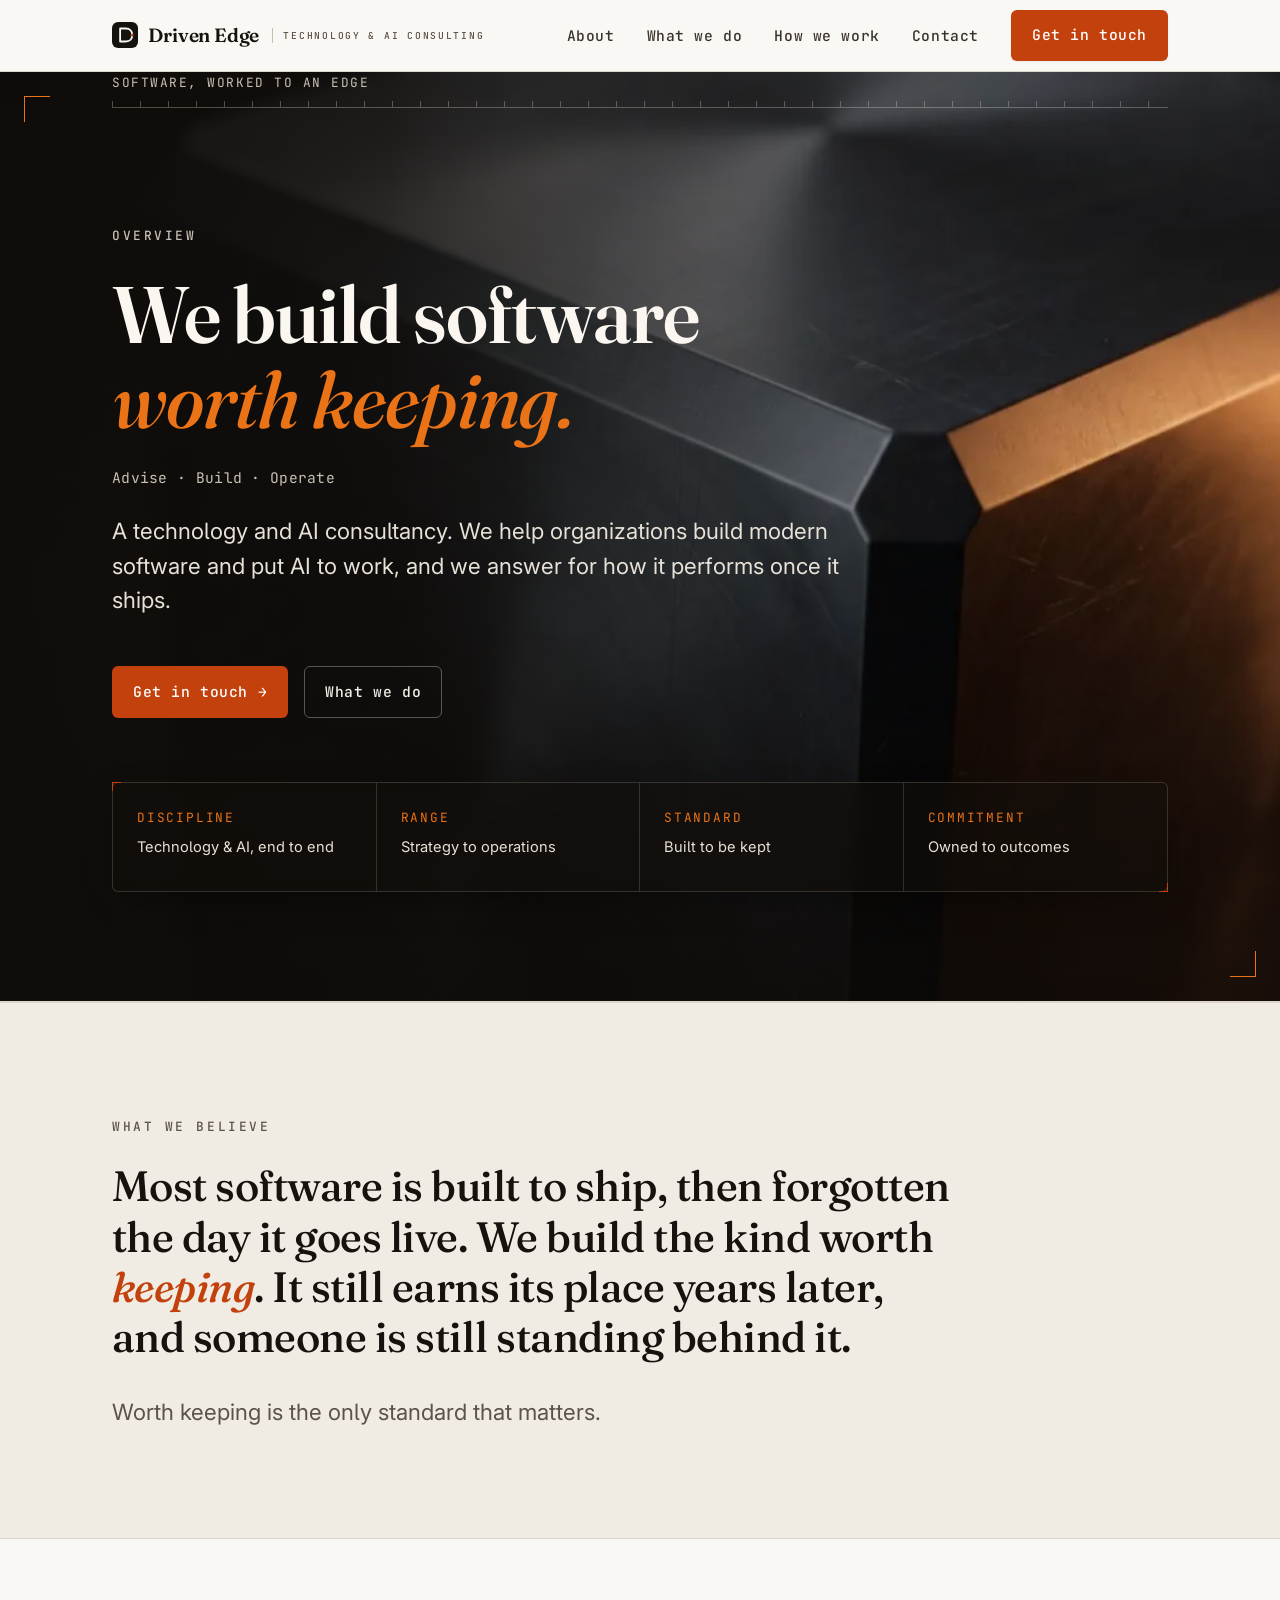
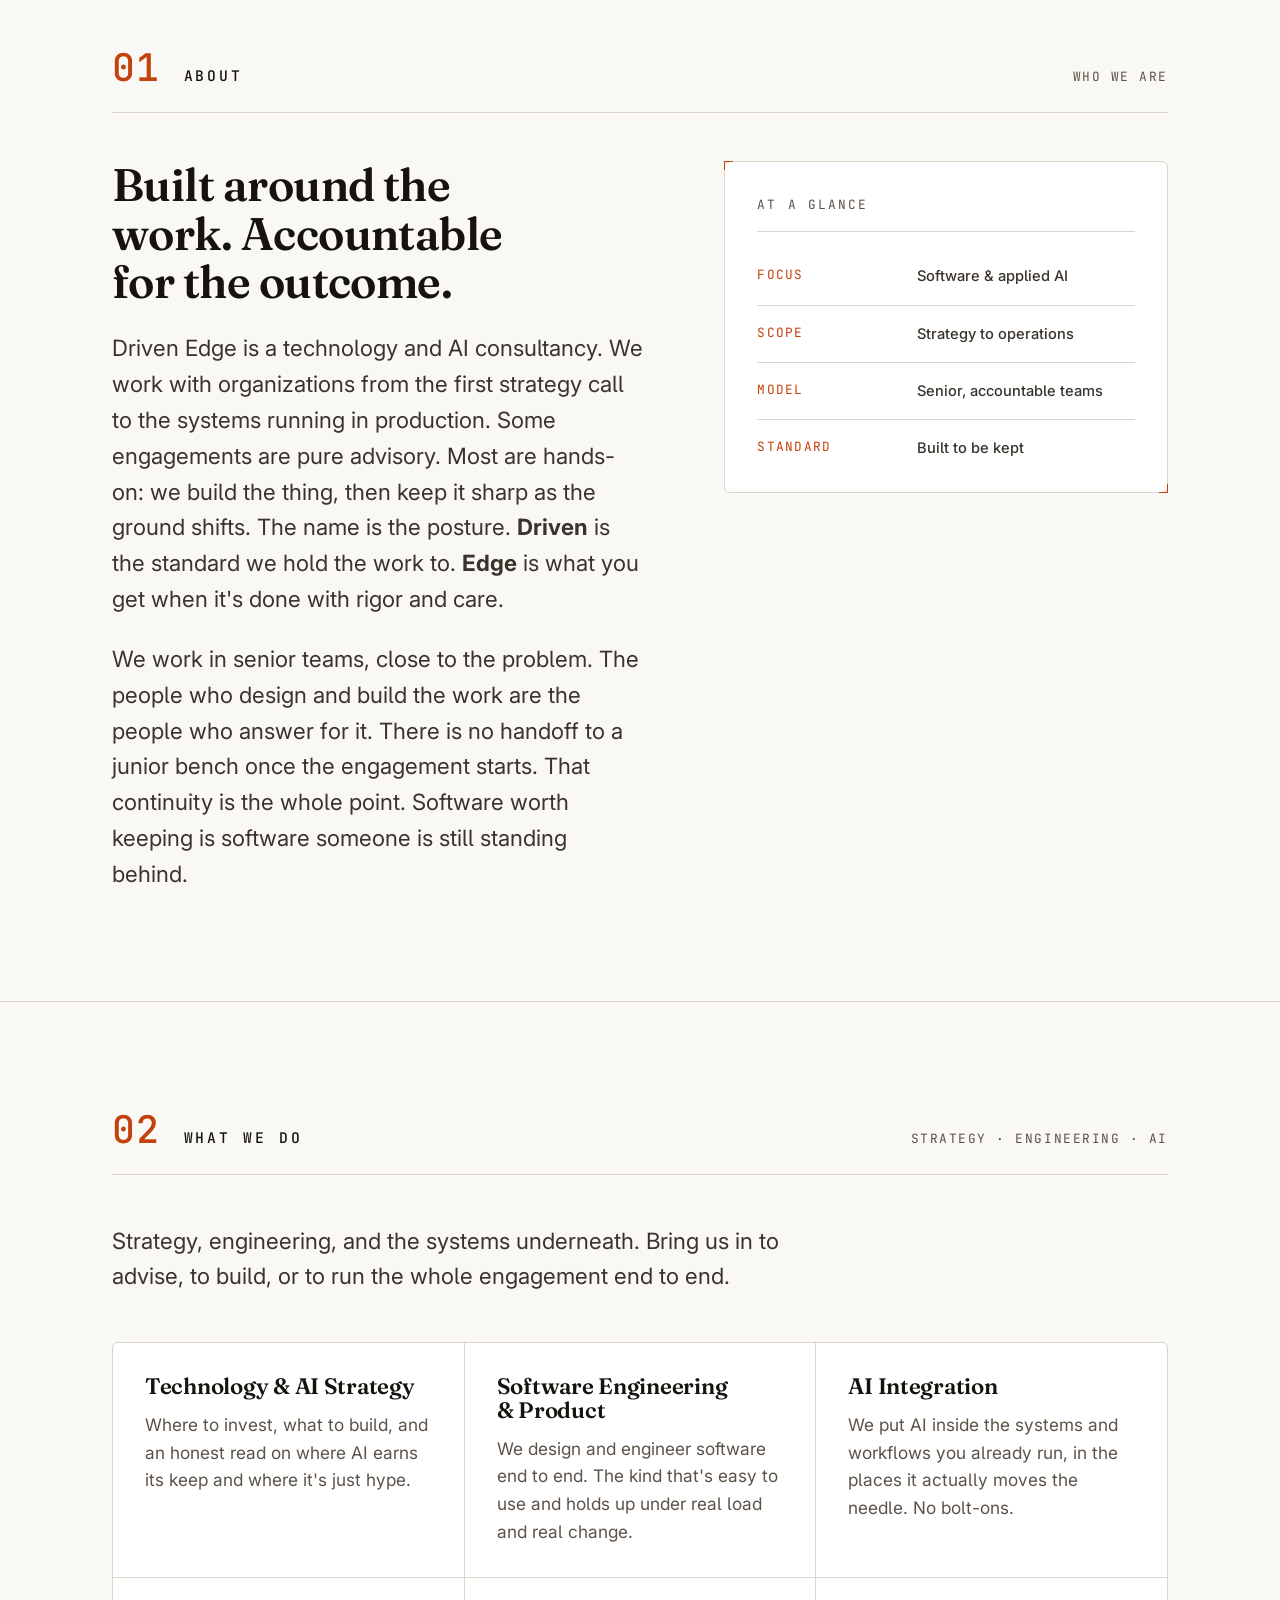
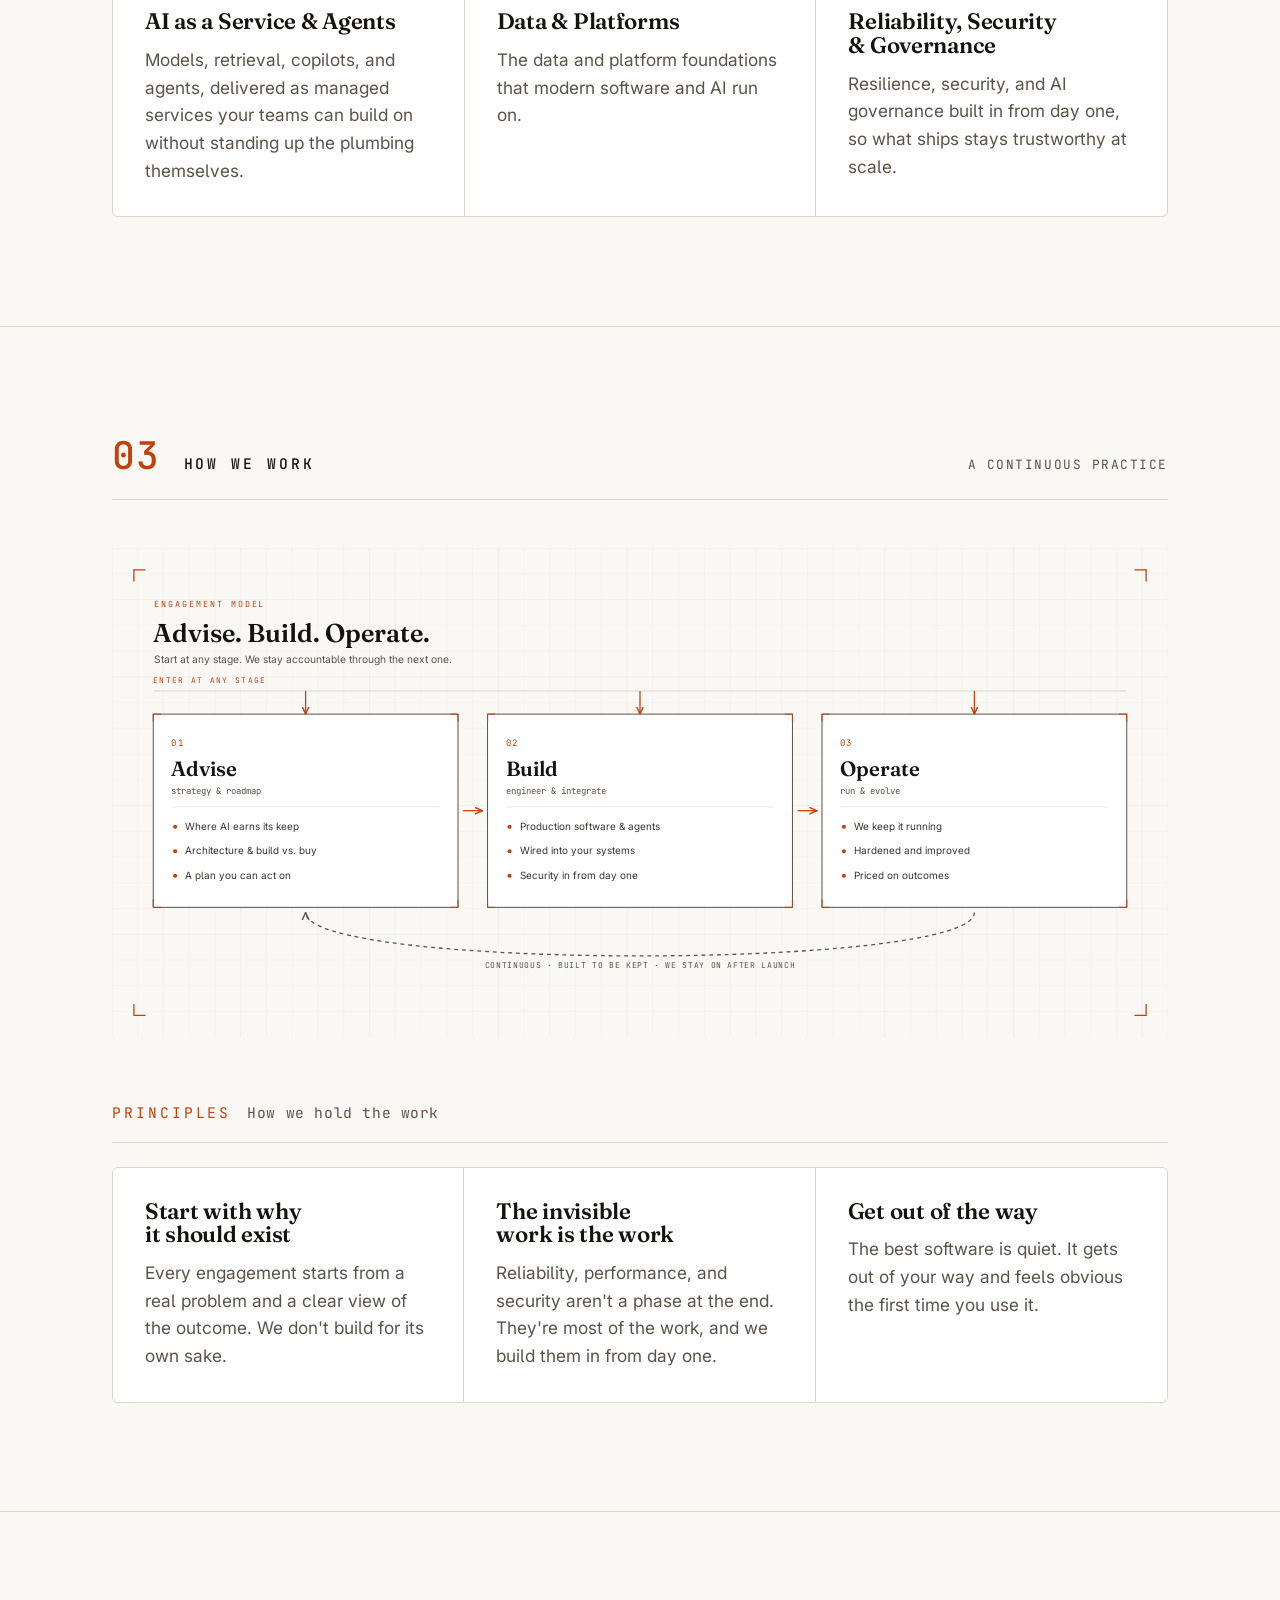
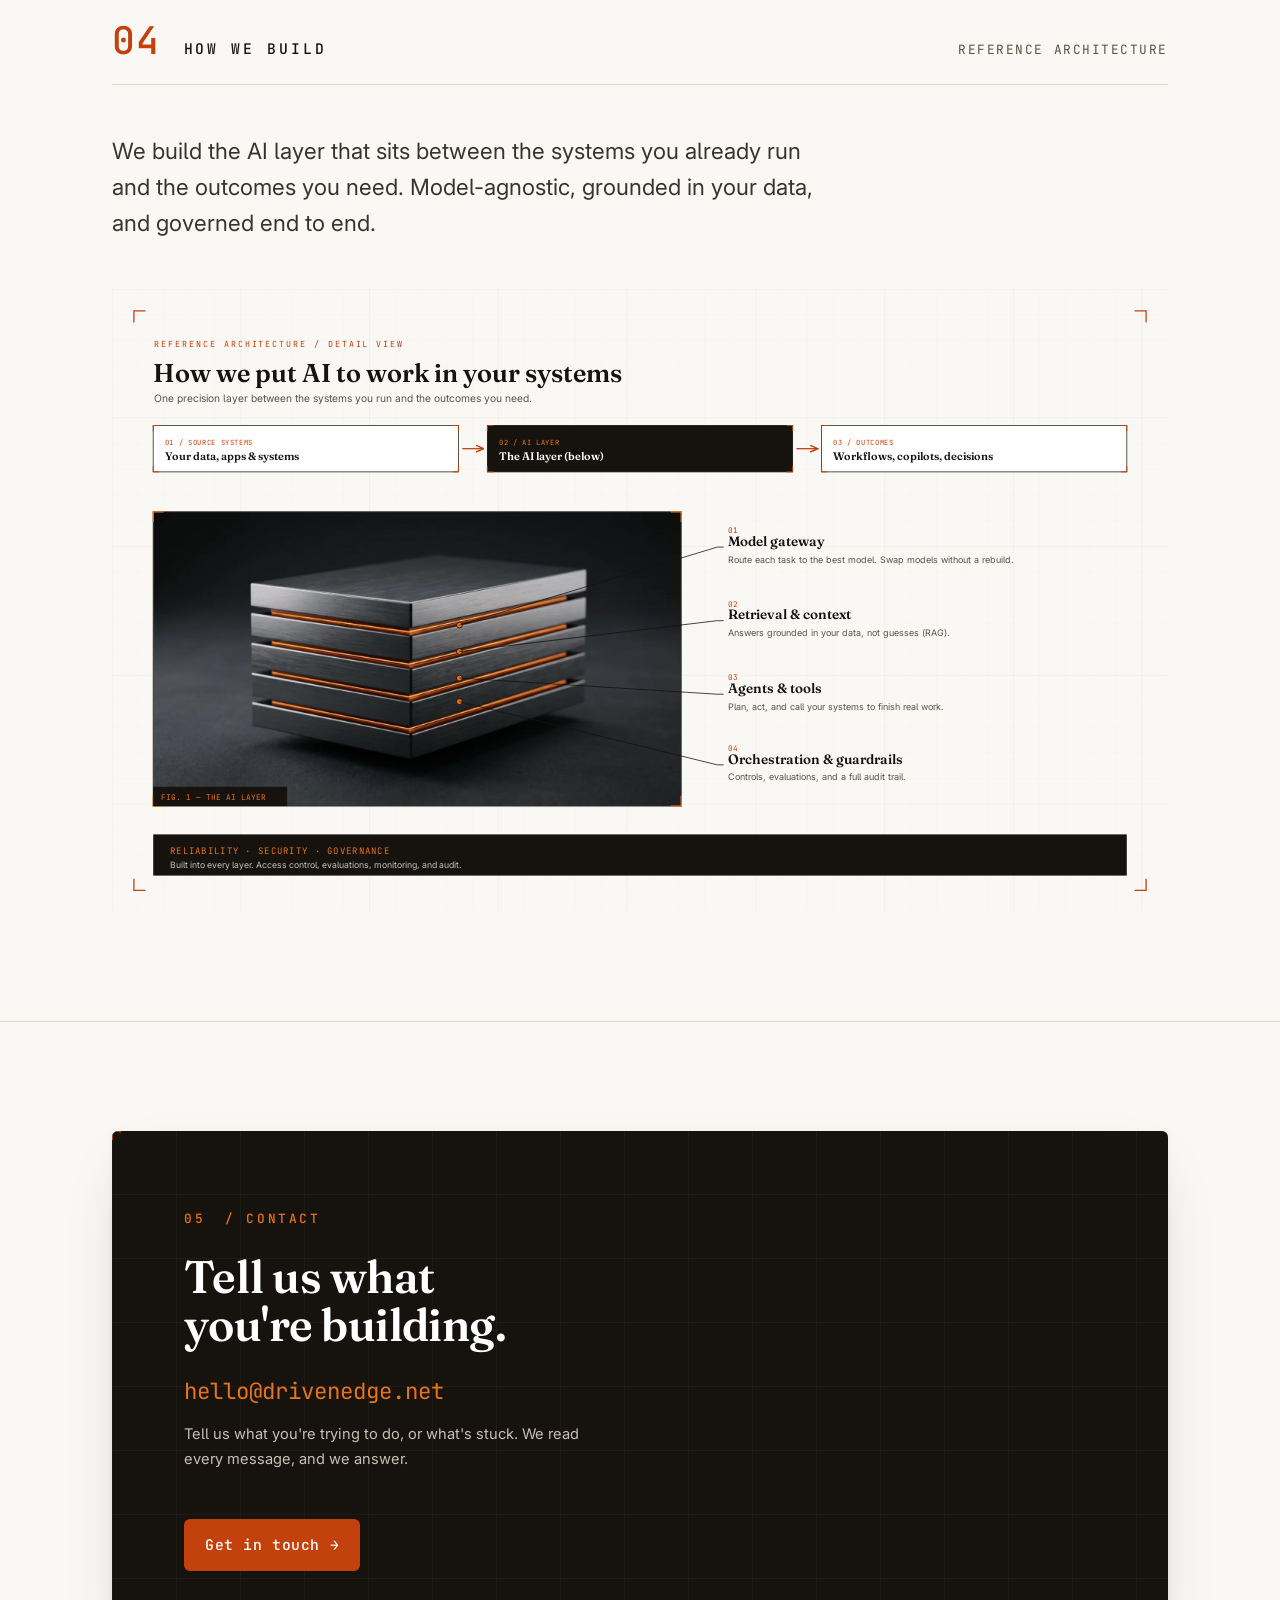
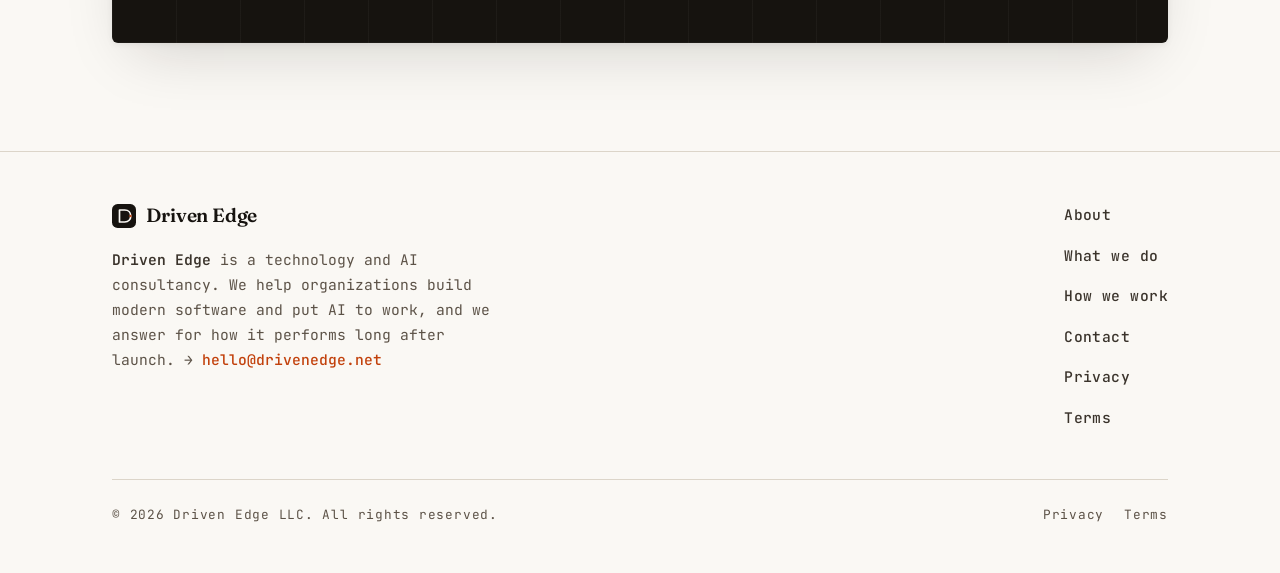
==== commit 0df4d7d9: "Perf + a11y/SEO safe wins (evidence-backed) Grounded in the deep-research playbook (Core Web Vitals " ====
--- a/site/index.html
+++ b/site/index.html
@@ -40,7 +40,7 @@
 <link rel="manifest" href="site.webmanifest">
 
 <!-- Preload the LCP hero image -->
-<link rel="preload" as="image" imagesrcset="assets/img/hero-mobile.jpg 1280w, assets/img/hero.jpg 2560w" imagesizes="100vw" fetchpriority="high">
+<link rel="preload" as="image" type="image/webp" imagesrcset="assets/img/hero-mobile.webp 1280w, assets/img/hero.webp 2560w" imagesizes="100vw" fetchpriority="high">
 
 <!-- Fonts: preconnect + display=swap -->
 <link rel="preconnect" href="https://fonts.googleapis.com">
@@ -112,10 +112,13 @@
 
   <!-- HERO -->
   <section class="hero hero--cinematic" aria-labelledby="hero-title">
-    <img class="hero__bg" src="assets/img/hero.jpg"
-         srcset="assets/img/hero-mobile.jpg 1280w, assets/img/hero.jpg 2560w" sizes="100vw"
-         alt="A precision-machined metal block with a chamfered edge lit in warm amber against deep graphite. Software, worked to an edge."
-         width="2560" height="1429" fetchpriority="high" decoding="async">
+    <picture>
+      <source type="image/webp" srcset="assets/img/hero-mobile.webp 1280w, assets/img/hero.webp 2560w" sizes="100vw">
+      <img class="hero__bg" src="assets/img/hero.jpg"
+           srcset="assets/img/hero-mobile.jpg 1280w, assets/img/hero.jpg 2560w" sizes="100vw"
+           alt="A precision-machined metal block with a chamfered edge lit in warm amber against deep graphite. Software, worked to an edge."
+           width="2560" height="1429" fetchpriority="high" decoding="async">
+    </picture>
     <div class="hero__scrim" aria-hidden="true"></div>
     <span class="hero__frame" aria-hidden="true"></span>
     <div class="container hero__content">
@@ -201,7 +204,7 @@
     <div class="container">
       <div class="section__bar" data-reveal>
         <span class="section__no">02</span>
-        <span class="section__label" id="capabilities-title">What we do</span>
+        <h2 class="section__label" id="capabilities-title">What we do</h2>
         <span class="section__meta">Strategy · Engineering · AI</span>
       </div>
       <p class="cap-intro" data-reveal>Strategy, engineering, and the systems underneath. Bring us in to advise, to build, or to run the whole engagement end to end.</p>
@@ -221,7 +224,7 @@
     <div class="container">
       <div class="section__bar" data-reveal>
         <span class="section__no">03</span>
-        <span class="section__label" id="principles-title">How we work</span>
+        <h2 class="section__label" id="principles-title">How we work</h2>
         <span class="section__meta">A continuous practice</span>
       </div>
 
@@ -253,13 +256,13 @@
     <div class="container">
       <div class="section__bar" data-reveal>
         <span class="section__no">04</span>
-        <span class="section__label" id="build-title">How we build</span>
+        <h2 class="section__label" id="build-title">How we build</h2>
         <span class="section__meta">Reference architecture</span>
       </div>
       <p class="cap-intro" data-reveal>We build the AI layer that sits between the systems you already run and the outcomes you need. Model-agnostic, grounded in your data, and governed end to end.</p>
 
       <figure class="diagram-fig" data-reveal>
-<svg class="diagram" viewBox="0 0 1640 968" xmlns="http://www.w3.org/2000/svg" role="img" aria-label="Reference architecture: your systems feed a model-agnostic AI layer — model gateway, retrieval and context, agents and tools, and orchestration with guardrails — which delivers automated workflows, copilots and decisions. Security and governance span every layer."><title>How we put AI to work in your systems</title><defs><marker id="fah" viewBox="0 0 10 10" refX="9" refY="5" markerWidth="6.5" markerHeight="6.5" orient="auto-start-reverse"><path d="M0 1 L9 5 L0 9" fill="none" stroke="#C2410C" stroke-width="1.7"/></marker></defs><rect width="1640" height="968" fill="#FAF8F4"/><g stroke="#16130F"><line x1="0" y1="0" x2="0" y2="968" stroke-opacity="0.05"/><line x1="40" y1="0" x2="40" y2="968" stroke-opacity="0.025"/><line x1="80" y1="0" x2="80" y2="968" stroke-opacity="0.025"/><line x1="120" y1="0" x2="120" y2="968" stroke-opacity="0.025"/><line x1="160" y1="0" x2="160" y2="968" stroke-opacity="0.025"/><line x1="200" y1="0" x2="200" y2="968" stroke-opacity="0.05"/><line x1="240" y1="0" x2="240" y2="968" stroke-opacity="0.025"/><line x1="280" y1="0" x2="280" y2="968" stroke-opacity="0.025"/><line x1="320" y1="0" x2="320" y2="968" stroke-opacity="0.025"/><line x1="360" y1="0" x2="360" y2="968" stroke-opacity="0.025"/><line x1="400" y1="0" x2="400" y2="968" stroke-opacity="0.05"/><line x1="440" y1="0" x2="440" y2="968" stroke-opacity="0.025"/><line x1="480" y1="0" x2="480" y2="968" stroke-opacity="0.025"/><line x1="520" y1="0" x2="520" y2="968" stroke-opacity="0.025"/><line x1="560" y1="0" x2="560" y2="968" stroke-opacity="0.025"/><line x1="600" y1="0" x2="600" y2="968" stroke-opacity="0.05"/><line x1="640" y1="0" x2="640" y2="968" stroke-opacity="0.025"/><line x1="680" y1="0" x2="680" y2="968" stroke-opacity="0.025"/><line x1="720" y1="0" x2="720" y2="968" stroke-opacity="0.025"/><line x1="760" y1="0" x2="760" y2="968" stroke-opacity="0.025"/><line x1="800" y1="0" x2="800" y2="968" stroke-opacity="0.05"/><line x1="840" y1="0" x2="840" y2="968" stroke-opacity="0.025"/><line x1="880" y1="0" x2="880" y2="968" stroke-opacity="0.025"/><line x1="920" y1="0" x2="920" y2="968" stroke-opacity="0.025"/><line x1="960" y1="0" x2="960" y2="968" stroke-opacity="0.025"/><line x1="1000" y1="0" x2="1000" y2="968" stroke-opacity="0.05"/><line x1="1040" y1="0" x2="1040" y2="968" stroke-opacity="0.025"/><line x1="1080" y1="0" x2="1080" y2="968" stroke-opacity="0.025"/><line x1="1120" y1="0" x2="1120" y2="968" stroke-opacity="0.025"/><line x1="1160" y1="0" x2="1160" y2="968" stroke-opacity="0.025"/><line x1="1200" y1="0" x2="1200" y2="968" stroke-opacity="0.05"/><line x1="1240" y1="0" x2="1240" y2="968" stroke-opacity="0.025"/><line x1="1280" y1="0" x2="1280" y2="968" stroke-opacity="0.025"/><line x1="1320" y1="0" x2="1320" y2="968" stroke-opacity="0.025"/><line x1="1360" y1="0" x2="1360" y2="968" stroke-opacity="0.025"/><line x1="1400" y1="0" x2="1400" y2="968" stroke-opacity="0.05"/><line x1="1440" y1="0" x2="1440" y2="968" stroke-opacity="0.025"/><line x1="1480" y1="0" x2="1480" y2="968" stroke-opacity="0.025"/><line x1="1520" y1="0" x2="1520" y2="968" stroke-opacity="0.025"/><line x1="1560" y1="0" x2="1560" y2="968" stroke-opacity="0.025"/><line x1="1600" y1="0" x2="1600" y2="968" stroke-opacity="0.05"/><line x1="1640" y1="0" x2="1640" y2="968" stroke-opacity="0.025"/><line x1="0" y1="0" x2="1640" y2="0" stroke-opacity="0.05"/><line x1="0" y1="40" x2="1640" y2="40" stroke-opacity="0.025"/><line x1="0" y1="80" x2="1640" y2="80" stroke-opacity="0.025"/><line x1="0" y1="120" x2="1640" y2="120" stroke-opacity="0.025"/><line x1="0" y1="160" x2="1640" y2="160" stroke-opacity="0.025"/><line x1="0" y1="200" x2="1640" y2="200" stroke-opacity="0.05"/><line x1="0" y1="240" x2="1640" y2="240" stroke-opacity="0.025"/><line x1="0" y1="280" x2="1640" y2="280" stroke-opacity="0.025"/><line x1="0" y1="320" x2="1640" y2="320" stroke-opacity="0.025"/><line x1="0" y1="360" x2="1640" y2="360" stroke-opacity="0.025"/><line x1="0" y1="400" x2="1640" y2="400" stroke-opacity="0.05"/><line x1="0" y1="440" x2="1640" y2="440" stroke-opacity="0.025"/><line x1="0" y1="480" x2="1640" y2="480" stroke-opacity="0.025"/><line x1="0" y1="520" x2="1640" y2="520" stroke-opacity="0.025"/><line x1="0" y1="560" x2="1640" y2="560" stroke-opacity="0.025"/><line x1="0" y1="600" x2="1640" y2="600" stroke-opacity="0.05"/><line x1="0" y1="640" x2="1640" y2="640" stroke-opacity="0.025"/><line x1="0" y1="680" x2="1640" y2="680" stroke-opacity="0.025"/><line x1="0" y1="720" x2="1640" y2="720" stroke-opacity="0.025"/><line x1="0" y1="760" x2="1640" y2="760" stroke-opacity="0.025"/><line x1="0" y1="800" x2="1640" y2="800" stroke-opacity="0.05"/><line x1="0" y1="840" x2="1640" y2="840" stroke-opacity="0.025"/><line x1="0" y1="880" x2="1640" y2="880" stroke-opacity="0.025"/><line x1="0" y1="920" x2="1640" y2="920" stroke-opacity="0.025"/><line x1="0" y1="960" x2="1640" y2="960" stroke-opacity="0.025"/></g><path d="M34 52 L34 34 L52 34" stroke="#C2410C" stroke-width="2" fill="none"/><path d="M1588 34 L1606 34 L1606 52" stroke="#C2410C" stroke-width="2" fill="none"/><path d="M1606 916 L1606 934 L1588 934" stroke="#C2410C" stroke-width="2" fill="none"/><path d="M52 934 L34 934 L34 916" stroke="#C2410C" stroke-width="2" fill="none"/><text x="66" y="90" font-family="'JetBrains Mono',ui-monospace,Menlo,monospace" font-size="13" font-weight="400" fill="#C2410C" text-anchor="start" letter-spacing="3">REFERENCE ARCHITECTURE  /  DETAIL VIEW</text><text x="64" y="144" font-family="'Fraunces',Georgia,serif" font-size="40" font-weight="600" fill="#16130F" text-anchor="start">How we put AI to work in your systems</text><text x="66" y="176" font-family="'Inter',system-ui,sans-serif" font-size="16" font-weight="400" fill="#5C5247" text-anchor="start">One precision layer between the systems you run and the outcomes you need.</text><rect x="64" y="212" width="474" height="72" fill="#FFFFFF" stroke="#3A332B" stroke-width="1.3"/><path d="M64 221 L64 212 L73 212" stroke="#C2410C" stroke-width="1.4" fill="none"/><path d="M529 212 L538 212 L538 221" stroke="#C2410C" stroke-width="1.4" fill="none"/><path d="M538 275 L538 284 L529 284" stroke="#C2410C" stroke-width="1.4" fill="none"/><path d="M73 284 L64 284 L64 275" stroke="#C2410C" stroke-width="1.4" fill="none"/><text x="82" y="242" font-family="'JetBrains Mono',ui-monospace,Menlo,monospace" font-size="11" font-weight="400" fill="#C2410C" text-anchor="start" letter-spacing="1">01 / SOURCE SYSTEMS</text><text x="82" y="266" font-family="'Fraunces',Georgia,serif" font-size="17" font-weight="600" fill="#16130F" text-anchor="start">Your data, apps &amp; systems</text><rect x="583" y="212" width="474" height="72" fill="#16130F" stroke="#16130F" stroke-width="1.3"/><path d="M583 221 L583 212 L592 212" stroke="#C2410C" stroke-width="1.4" fill="none"/><path d="M1048 212 L1057 212 L1057 221" stroke="#C2410C" stroke-width="1.4" fill="none"/><path d="M1057 275 L1057 284 L1048 284" stroke="#C2410C" stroke-width="1.4" fill="none"/><path d="M592 284 L583 284 L583 275" stroke="#C2410C" stroke-width="1.4" fill="none"/><text x="601" y="242" font-family="'JetBrains Mono',ui-monospace,Menlo,monospace" font-size="11" font-weight="400" fill="#EA7317" text-anchor="start" letter-spacing="1">02 / AI LAYER</text><text x="601" y="266" font-family="'Fraunces',Georgia,serif" font-size="17" font-weight="600" fill="#FFFFFF" text-anchor="start">The AI layer (below)</text><rect x="1102" y="212" width="474" height="72" fill="#FFFFFF" stroke="#3A332B" stroke-width="1.3"/><path d="M1102 221 L1102 212 L1111 212" stroke="#C2410C" stroke-width="1.4" fill="none"/><path d="M1567 212 L1576 212 L1576 221" stroke="#C2410C" stroke-width="1.4" fill="none"/><path d="M1576 275 L1576 284 L1567 284" stroke="#C2410C" stroke-width="1.4" fill="none"/><path d="M1111 284 L1102 284 L1102 275" stroke="#C2410C" stroke-width="1.4" fill="none"/><text x="1120" y="242" font-family="'JetBrains Mono',ui-monospace,Menlo,monospace" font-size="11" font-weight="400" fill="#C2410C" text-anchor="start" letter-spacing="1">03 / OUTCOMES</text><text x="1120" y="266" font-family="'Fraunces',Georgia,serif" font-size="17" font-weight="600" fill="#16130F" text-anchor="start">Workflows, copilots, decisions</text><line x1="544" y1="248.0" x2="577" y2="248.0" stroke="#C2410C" stroke-width="2" marker-end="url(#fah)"/><line x1="1063" y1="248.0" x2="1096" y2="248.0" stroke="#C2410C" stroke-width="2" marker-end="url(#fah)"/><image x="64" y="346" width="820" height="457" href="assets/img/ai-layer.jpg" preserveAspectRatio="xMidYMid slice"/><rect x="64" y="346" width="820" height="457" fill="none" stroke="#3A332B" stroke-width="1.4"/><path d="M64 362 L64 346 L80 346" stroke="#EA7317" stroke-width="2" fill="none"/><path d="M868 346 L884 346 L884 362" stroke="#EA7317" stroke-width="2" fill="none"/><path d="M884 787 L884 803 L868 803" stroke="#EA7317" stroke-width="2" fill="none"/><path d="M80 803 L64 803 L64 787" stroke="#EA7317" stroke-width="2" fill="none"/><rect x="64" y="773" width="208" height="30" fill="#16130F"/><text x="76" y="793" font-family="'JetBrains Mono',ui-monospace,Menlo,monospace" font-size="12" font-weight="400" fill="#EA7317" text-anchor="start">FIG. 1 — THE AI LAYER</text><circle cx="539.5999999999999" cy="521.9449999999999" r="4.5" fill="#EA7317" stroke="#16130F" stroke-width="1.3"/><path d="M539.5999999999999 521.9449999999999 L940 400.84" stroke="#16130F" stroke-width="1.2" fill="none"/><line x1="940" y1="400.84" x2="950" y2="400.84" stroke="#16130F" stroke-width="1.2"/><text x="956" y="378.84" font-family="'JetBrains Mono',ui-monospace,Menlo,monospace" font-size="12" font-weight="400" fill="#C2410C" text-anchor="start">01</text><text x="956" y="398.84" font-family="'Fraunces',Georgia,serif" font-size="21" font-weight="600" fill="#16130F" text-anchor="start">Model gateway</text><text x="956" y="424.84" font-family="'Inter',system-ui,sans-serif" font-size="14" font-weight="400" fill="#5C5247" text-anchor="start">Route each task to the best model. Swap models without a rebuild.</text><circle cx="539.5999999999999" cy="563.075" r="4.5" fill="#EA7317" stroke="#16130F" stroke-width="1.3"/><path d="M539.5999999999999 563.075 L940 515.09" stroke="#16130F" stroke-width="1.2" fill="none"/><line x1="940" y1="515.09" x2="950" y2="515.09" stroke="#16130F" stroke-width="1.2"/><text x="956" y="493.09000000000003" font-family="'JetBrains Mono',ui-monospace,Menlo,monospace" font-size="12" font-weight="400" fill="#C2410C" text-anchor="start">02</text><text x="956" y="513.09" font-family="'Fraunces',Georgia,serif" font-size="21" font-weight="600" fill="#16130F" text-anchor="start">Retrieval &amp; context</text><text x="956" y="539.09" font-family="'Inter',system-ui,sans-serif" font-size="14" font-weight="400" fill="#5C5247" text-anchor="start">Answers grounded in your data, not guesses (RAG).</text><circle cx="539.5999999999999" cy="604.2049999999999" r="4.5" fill="#EA7317" stroke="#16130F" stroke-width="1.3"/><path d="M539.5999999999999 604.2049999999999 L940 629.3399999999999" stroke="#16130F" stroke-width="1.2" fill="none"/><line x1="940" y1="629.3399999999999" x2="950" y2="629.3399999999999" stroke="#16130F" stroke-width="1.2"/><text x="956" y="607.3399999999999" font-family="'JetBrains Mono',ui-monospace,Menlo,monospace" font-size="12" font-weight="400" fill="#C2410C" text-anchor="start">03</text><text x="956" y="627.3399999999999" font-family="'Fraunces',Georgia,serif" font-size="21" font-weight="600" fill="#16130F" text-anchor="start">Agents &amp; tools</text><text x="956" y="653.3399999999999" font-family="'Inter',system-ui,sans-serif" font-size="14" font-weight="400" fill="#5C5247" text-anchor="start">Plan, act, and call your systems to finish real work.</text><circle cx="539.5999999999999" cy="640.765" r="4.5" fill="#EA7317" stroke="#16130F" stroke-width="1.3"/><path d="M539.5999999999999 640.765 L940 739.02" stroke="#16130F" stroke-width="1.2" fill="none"/><line x1="940" y1="739.02" x2="950" y2="739.02" stroke="#16130F" stroke-width="1.2"/><text x="956" y="717.02" font-family="'JetBrains Mono',ui-monospace,Menlo,monospace" font-size="12" font-weight="400" fill="#C2410C" text-anchor="start">04</text><text x="956" y="737.02" font-family="'Fraunces',Georgia,serif" font-size="21" font-weight="600" fill="#16130F" text-anchor="start">Orchestration &amp; guardrails</text><text x="956" y="763.02" font-family="'Inter',system-ui,sans-serif" font-size="14" font-weight="400" fill="#5C5247" text-anchor="start">Controls, evaluations, and a full audit trail.</text><rect x="64" y="847" width="1512" height="64" fill="#16130F"/><text x="90" y="877" font-family="'JetBrains Mono',ui-monospace,Menlo,monospace" font-size="14" font-weight="400" fill="#EA7317" text-anchor="start" letter-spacing="2">RELIABILITY · SECURITY · GOVERNANCE</text><text x="90" y="899" font-family="'Inter',system-ui,sans-serif" font-size="13.5" font-weight="400" fill="#C8C0B4" text-anchor="start">Built into every layer. Access control, evaluations, monitoring, and audit.</text></svg>
+<svg class="diagram" viewBox="0 0 1640 968" xmlns="http://www.w3.org/2000/svg" role="img" aria-label="Reference architecture: your systems feed a model-agnostic AI layer — model gateway, retrieval and context, agents and tools, and orchestration with guardrails — which delivers automated workflows, copilots and decisions. Security and governance span every layer."><title>How we put AI to work in your systems</title><defs><marker id="fah" viewBox="0 0 10 10" refX="9" refY="5" markerWidth="6.5" markerHeight="6.5" orient="auto-start-reverse"><path d="M0 1 L9 5 L0 9" fill="none" stroke="#C2410C" stroke-width="1.7"/></marker></defs><rect width="1640" height="968" fill="#FAF8F4"/><g stroke="#16130F"><line x1="0" y1="0" x2="0" y2="968" stroke-opacity="0.05"/><line x1="40" y1="0" x2="40" y2="968" stroke-opacity="0.025"/><line x1="80" y1="0" x2="80" y2="968" stroke-opacity="0.025"/><line x1="120" y1="0" x2="120" y2="968" stroke-opacity="0.025"/><line x1="160" y1="0" x2="160" y2="968" stroke-opacity="0.025"/><line x1="200" y1="0" x2="200" y2="968" stroke-opacity="0.05"/><line x1="240" y1="0" x2="240" y2="968" stroke-opacity="0.025"/><line x1="280" y1="0" x2="280" y2="968" stroke-opacity="0.025"/><line x1="320" y1="0" x2="320" y2="968" stroke-opacity="0.025"/><line x1="360" y1="0" x2="360" y2="968" stroke-opacity="0.025"/><line x1="400" y1="0" x2="400" y2="968" stroke-opacity="0.05"/><line x1="440" y1="0" x2="440" y2="968" stroke-opacity="0.025"/><line x1="480" y1="0" x2="480" y2="968" stroke-opacity="0.025"/><line x1="520" y1="0" x2="520" y2="968" stroke-opacity="0.025"/><line x1="560" y1="0" x2="560" y2="968" stroke-opacity="0.025"/><line x1="600" y1="0" x2="600" y2="968" stroke-opacity="0.05"/><line x1="640" y1="0" x2="640" y2="968" stroke-opacity="0.025"/><line x1="680" y1="0" x2="680" y2="968" stroke-opacity="0.025"/><line x1="720" y1="0" x2="720" y2="968" stroke-opacity="0.025"/><line x1="760" y1="0" x2="760" y2="968" stroke-opacity="0.025"/><line x1="800" y1="0" x2="800" y2="968" stroke-opacity="0.05"/><line x1="840" y1="0" x2="840" y2="968" stroke-opacity="0.025"/><line x1="880" y1="0" x2="880" y2="968" stroke-opacity="0.025"/><line x1="920" y1="0" x2="920" y2="968" stroke-opacity="0.025"/><line x1="960" y1="0" x2="960" y2="968" stroke-opacity="0.025"/><line x1="1000" y1="0" x2="1000" y2="968" stroke-opacity="0.05"/><line x1="1040" y1="0" x2="1040" y2="968" stroke-opacity="0.025"/><line x1="1080" y1="0" x2="1080" y2="968" stroke-opacity="0.025"/><line x1="1120" y1="0" x2="1120" y2="968" stroke-opacity="0.025"/><line x1="1160" y1="0" x2="1160" y2="968" stroke-opacity="0.025"/><line x1="1200" y1="0" x2="1200" y2="968" stroke-opacity="0.05"/><line x1="1240" y1="0" x2="1240" y2="968" stroke-opacity="0.025"/><line x1="1280" y1="0" x2="1280" y2="968" stroke-opacity="0.025"/><line x1="1320" y1="0" x2="1320" y2="968" stroke-opacity="0.025"/><line x1="1360" y1="0" x2="1360" y2="968" stroke-opacity="0.025"/><line x1="1400" y1="0" x2="1400" y2="968" stroke-opacity="0.05"/><line x1="1440" y1="0" x2="1440" y2="968" stroke-opacity="0.025"/><line x1="1480" y1="0" x2="1480" y2="968" stroke-opacity="0.025"/><line x1="1520" y1="0" x2="1520" y2="968" stroke-opacity="0.025"/><line x1="1560" y1="0" x2="1560" y2="968" stroke-opacity="0.025"/><line x1="1600" y1="0" x2="1600" y2="968" stroke-opacity="0.05"/><line x1="1640" y1="0" x2="1640" y2="968" stroke-opacity="0.025"/><line x1="0" y1="0" x2="1640" y2="0" stroke-opacity="0.05"/><line x1="0" y1="40" x2="1640" y2="40" stroke-opacity="0.025"/><line x1="0" y1="80" x2="1640" y2="80" stroke-opacity="0.025"/><line x1="0" y1="120" x2="1640" y2="120" stroke-opacity="0.025"/><line x1="0" y1="160" x2="1640" y2="160" stroke-opacity="0.025"/><line x1="0" y1="200" x2="1640" y2="200" stroke-opacity="0.05"/><line x1="0" y1="240" x2="1640" y2="240" stroke-opacity="0.025"/><line x1="0" y1="280" x2="1640" y2="280" stroke-opacity="0.025"/><line x1="0" y1="320" x2="1640" y2="320" stroke-opacity="0.025"/><line x1="0" y1="360" x2="1640" y2="360" stroke-opacity="0.025"/><line x1="0" y1="400" x2="1640" y2="400" stroke-opacity="0.05"/><line x1="0" y1="440" x2="1640" y2="440" stroke-opacity="0.025"/><line x1="0" y1="480" x2="1640" y2="480" stroke-opacity="0.025"/><line x1="0" y1="520" x2="1640" y2="520" stroke-opacity="0.025"/><line x1="0" y1="560" x2="1640" y2="560" stroke-opacity="0.025"/><line x1="0" y1="600" x2="1640" y2="600" stroke-opacity="0.05"/><line x1="0" y1="640" x2="1640" y2="640" stroke-opacity="0.025"/><line x1="0" y1="680" x2="1640" y2="680" stroke-opacity="0.025"/><line x1="0" y1="720" x2="1640" y2="720" stroke-opacity="0.025"/><line x1="0" y1="760" x2="1640" y2="760" stroke-opacity="0.025"/><line x1="0" y1="800" x2="1640" y2="800" stroke-opacity="0.05"/><line x1="0" y1="840" x2="1640" y2="840" stroke-opacity="0.025"/><line x1="0" y1="880" x2="1640" y2="880" stroke-opacity="0.025"/><line x1="0" y1="920" x2="1640" y2="920" stroke-opacity="0.025"/><line x1="0" y1="960" x2="1640" y2="960" stroke-opacity="0.025"/></g><path d="M34 52 L34 34 L52 34" stroke="#C2410C" stroke-width="2" fill="none"/><path d="M1588 34 L1606 34 L1606 52" stroke="#C2410C" stroke-width="2" fill="none"/><path d="M1606 916 L1606 934 L1588 934" stroke="#C2410C" stroke-width="2" fill="none"/><path d="M52 934 L34 934 L34 916" stroke="#C2410C" stroke-width="2" fill="none"/><text x="66" y="90" font-family="'JetBrains Mono',ui-monospace,Menlo,monospace" font-size="13" font-weight="400" fill="#C2410C" text-anchor="start" letter-spacing="3">REFERENCE ARCHITECTURE  /  DETAIL VIEW</text><text x="64" y="144" font-family="'Fraunces',Georgia,serif" font-size="40" font-weight="600" fill="#16130F" text-anchor="start">How we put AI to work in your systems</text><text x="66" y="176" font-family="'Inter',system-ui,sans-serif" font-size="16" font-weight="400" fill="#5C5247" text-anchor="start">One precision layer between the systems you run and the outcomes you need.</text><rect x="64" y="212" width="474" height="72" fill="#FFFFFF" stroke="#3A332B" stroke-width="1.3"/><path d="M64 221 L64 212 L73 212" stroke="#C2410C" stroke-width="1.4" fill="none"/><path d="M529 212 L538 212 L538 221" stroke="#C2410C" stroke-width="1.4" fill="none"/><path d="M538 275 L538 284 L529 284" stroke="#C2410C" stroke-width="1.4" fill="none"/><path d="M73 284 L64 284 L64 275" stroke="#C2410C" stroke-width="1.4" fill="none"/><text x="82" y="242" font-family="'JetBrains Mono',ui-monospace,Menlo,monospace" font-size="11" font-weight="400" fill="#C2410C" text-anchor="start" letter-spacing="1">01 / SOURCE SYSTEMS</text><text x="82" y="266" font-family="'Fraunces',Georgia,serif" font-size="17" font-weight="600" fill="#16130F" text-anchor="start">Your data, apps &amp; systems</text><rect x="583" y="212" width="474" height="72" fill="#16130F" stroke="#16130F" stroke-width="1.3"/><path d="M583 221 L583 212 L592 212" stroke="#C2410C" stroke-width="1.4" fill="none"/><path d="M1048 212 L1057 212 L1057 221" stroke="#C2410C" stroke-width="1.4" fill="none"/><path d="M1057 275 L1057 284 L1048 284" stroke="#C2410C" stroke-width="1.4" fill="none"/><path d="M592 284 L583 284 L583 275" stroke="#C2410C" stroke-width="1.4" fill="none"/><text x="601" y="242" font-family="'JetBrains Mono',ui-monospace,Menlo,monospace" font-size="11" font-weight="400" fill="#EA7317" text-anchor="start" letter-spacing="1">02 / AI LAYER</text><text x="601" y="266" font-family="'Fraunces',Georgia,serif" font-size="17" font-weight="600" fill="#FFFFFF" text-anchor="start">The AI layer (below)</text><rect x="1102" y="212" width="474" height="72" fill="#FFFFFF" stroke="#3A332B" stroke-width="1.3"/><path d="M1102 221 L1102 212 L1111 212" stroke="#C2410C" stroke-width="1.4" fill="none"/><path d="M1567 212 L1576 212 L1576 221" stroke="#C2410C" stroke-width="1.4" fill="none"/><path d="M1576 275 L1576 284 L1567 284" stroke="#C2410C" stroke-width="1.4" fill="none"/><path d="M1111 284 L1102 284 L1102 275" stroke="#C2410C" stroke-width="1.4" fill="none"/><text x="1120" y="242" font-family="'JetBrains Mono',ui-monospace,Menlo,monospace" font-size="11" font-weight="400" fill="#C2410C" text-anchor="start" letter-spacing="1">03 / OUTCOMES</text><text x="1120" y="266" font-family="'Fraunces',Georgia,serif" font-size="17" font-weight="600" fill="#16130F" text-anchor="start">Workflows, copilots, decisions</text><line x1="544" y1="248.0" x2="577" y2="248.0" stroke="#C2410C" stroke-width="2" marker-end="url(#fah)"/><line x1="1063" y1="248.0" x2="1096" y2="248.0" stroke="#C2410C" stroke-width="2" marker-end="url(#fah)"/><image x="64" y="346" width="820" height="457" href="assets/img/ai-layer.webp" preserveAspectRatio="xMidYMid slice"/><rect x="64" y="346" width="820" height="457" fill="none" stroke="#3A332B" stroke-width="1.4"/><path d="M64 362 L64 346 L80 346" stroke="#EA7317" stroke-width="2" fill="none"/><path d="M868 346 L884 346 L884 362" stroke="#EA7317" stroke-width="2" fill="none"/><path d="M884 787 L884 803 L868 803" stroke="#EA7317" stroke-width="2" fill="none"/><path d="M80 803 L64 803 L64 787" stroke="#EA7317" stroke-width="2" fill="none"/><rect x="64" y="773" width="208" height="30" fill="#16130F"/><text x="76" y="793" font-family="'JetBrains Mono',ui-monospace,Menlo,monospace" font-size="12" font-weight="400" fill="#EA7317" text-anchor="start">FIG. 1 — THE AI LAYER</text><circle cx="539.5999999999999" cy="521.9449999999999" r="4.5" fill="#EA7317" stroke="#16130F" stroke-width="1.3"/><path d="M539.5999999999999 521.9449999999999 L940 400.84" stroke="#16130F" stroke-width="1.2" fill="none"/><line x1="940" y1="400.84" x2="950" y2="400.84" stroke="#16130F" stroke-width="1.2"/><text x="956" y="378.84" font-family="'JetBrains Mono',ui-monospace,Menlo,monospace" font-size="12" font-weight="400" fill="#C2410C" text-anchor="start">01</text><text x="956" y="398.84" font-family="'Fraunces',Georgia,serif" font-size="21" font-weight="600" fill="#16130F" text-anchor="start">Model gateway</text><text x="956" y="424.84" font-family="'Inter',system-ui,sans-serif" font-size="14" font-weight="400" fill="#5C5247" text-anchor="start">Route each task to the best model. Swap models without a rebuild.</text><circle cx="539.5999999999999" cy="563.075" r="4.5" fill="#EA7317" stroke="#16130F" stroke-width="1.3"/><path d="M539.5999999999999 563.075 L940 515.09" stroke="#16130F" stroke-width="1.2" fill="none"/><line x1="940" y1="515.09" x2="950" y2="515.09" stroke="#16130F" stroke-width="1.2"/><text x="956" y="493.09000000000003" font-family="'JetBrains Mono',ui-monospace,Menlo,monospace" font-size="12" font-weight="400" fill="#C2410C" text-anchor="start">02</text><text x="956" y="513.09" font-family="'Fraunces',Georgia,serif" font-size="21" font-weight="600" fill="#16130F" text-anchor="start">Retrieval &amp; context</text><text x="956" y="539.09" font-family="'Inter',system-ui,sans-serif" font-size="14" font-weight="400" fill="#5C5247" text-anchor="start">Answers grounded in your data, not guesses (RAG).</text><circle cx="539.5999999999999" cy="604.2049999999999" r="4.5" fill="#EA7317" stroke="#16130F" stroke-width="1.3"/><path d="M539.5999999999999 604.2049999999999 L940 629.3399999999999" stroke="#16130F" stroke-width="1.2" fill="none"/><line x1="940" y1="629.3399999999999" x2="950" y2="629.3399999999999" stroke="#16130F" stroke-width="1.2"/><text x="956" y="607.3399999999999" font-family="'JetBrains Mono',ui-monospace,Menlo,monospace" font-size="12" font-weight="400" fill="#C2410C" text-anchor="start">03</text><text x="956" y="627.3399999999999" font-family="'Fraunces',Georgia,serif" font-size="21" font-weight="600" fill="#16130F" text-anchor="start">Agents &amp; tools</text><text x="956" y="653.3399999999999" font-family="'Inter',system-ui,sans-serif" font-size="14" font-weight="400" fill="#5C5247" text-anchor="start">Plan, act, and call your systems to finish real work.</text><circle cx="539.5999999999999" cy="640.765" r="4.5" fill="#EA7317" stroke="#16130F" stroke-width="1.3"/><path d="M539.5999999999999 640.765 L940 739.02" stroke="#16130F" stroke-width="1.2" fill="none"/><line x1="940" y1="739.02" x2="950" y2="739.02" stroke="#16130F" stroke-width="1.2"/><text x="956" y="717.02" font-family="'JetBrains Mono',ui-monospace,Menlo,monospace" font-size="12" font-weight="400" fill="#C2410C" text-anchor="start">04</text><text x="956" y="737.02" font-family="'Fraunces',Georgia,serif" font-size="21" font-weight="600" fill="#16130F" text-anchor="start">Orchestration &amp; guardrails</text><text x="956" y="763.02" font-family="'Inter',system-ui,sans-serif" font-size="14" font-weight="400" fill="#5C5247" text-anchor="start">Controls, evaluations, and a full audit trail.</text><rect x="64" y="847" width="1512" height="64" fill="#16130F"/><text x="90" y="877" font-family="'JetBrains Mono',ui-monospace,Menlo,monospace" font-size="14" font-weight="400" fill="#EA7317" text-anchor="start" letter-spacing="2">RELIABILITY · SECURITY · GOVERNANCE</text><text x="90" y="899" font-family="'Inter',system-ui,sans-serif" font-size="13.5" font-weight="400" fill="#C8C0B4" text-anchor="start">Built into every layer. Access control, evaluations, monitoring, and audit.</text></svg>
       </figure>
     </div>
   </section>
